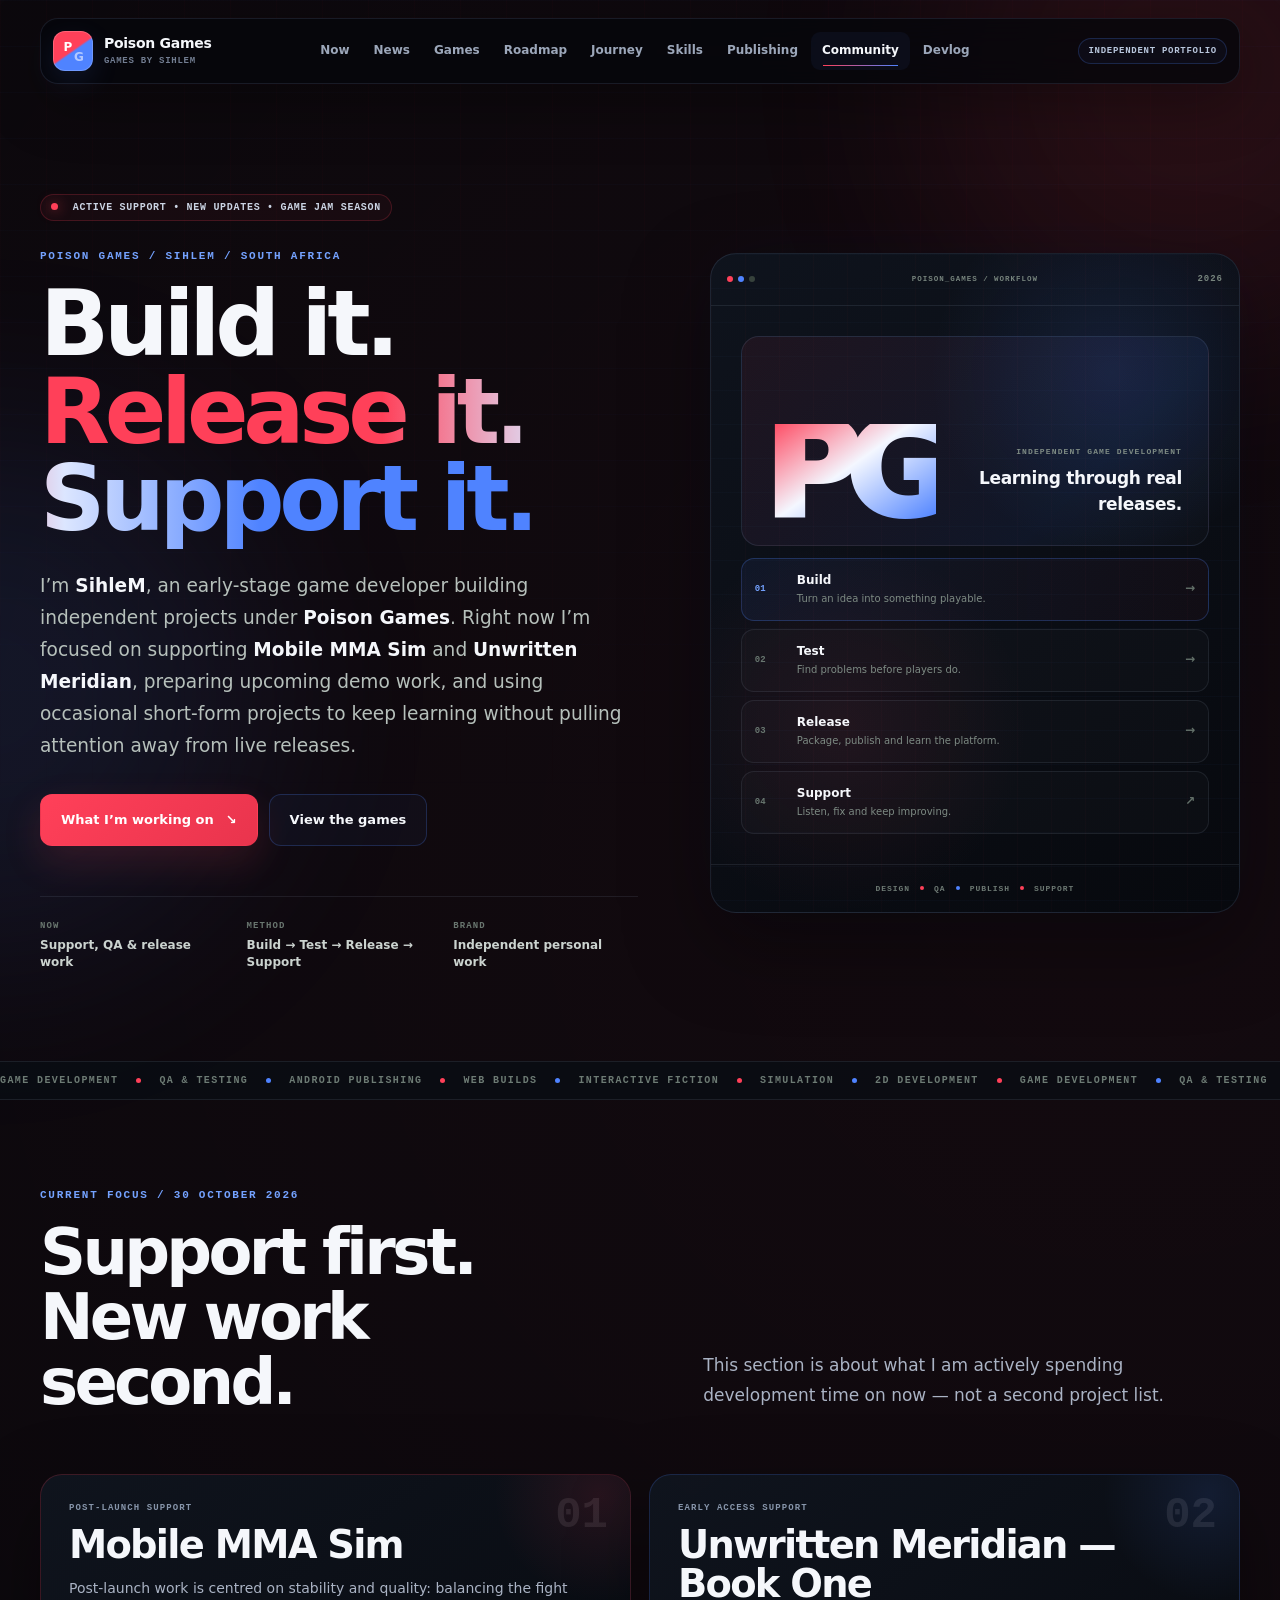
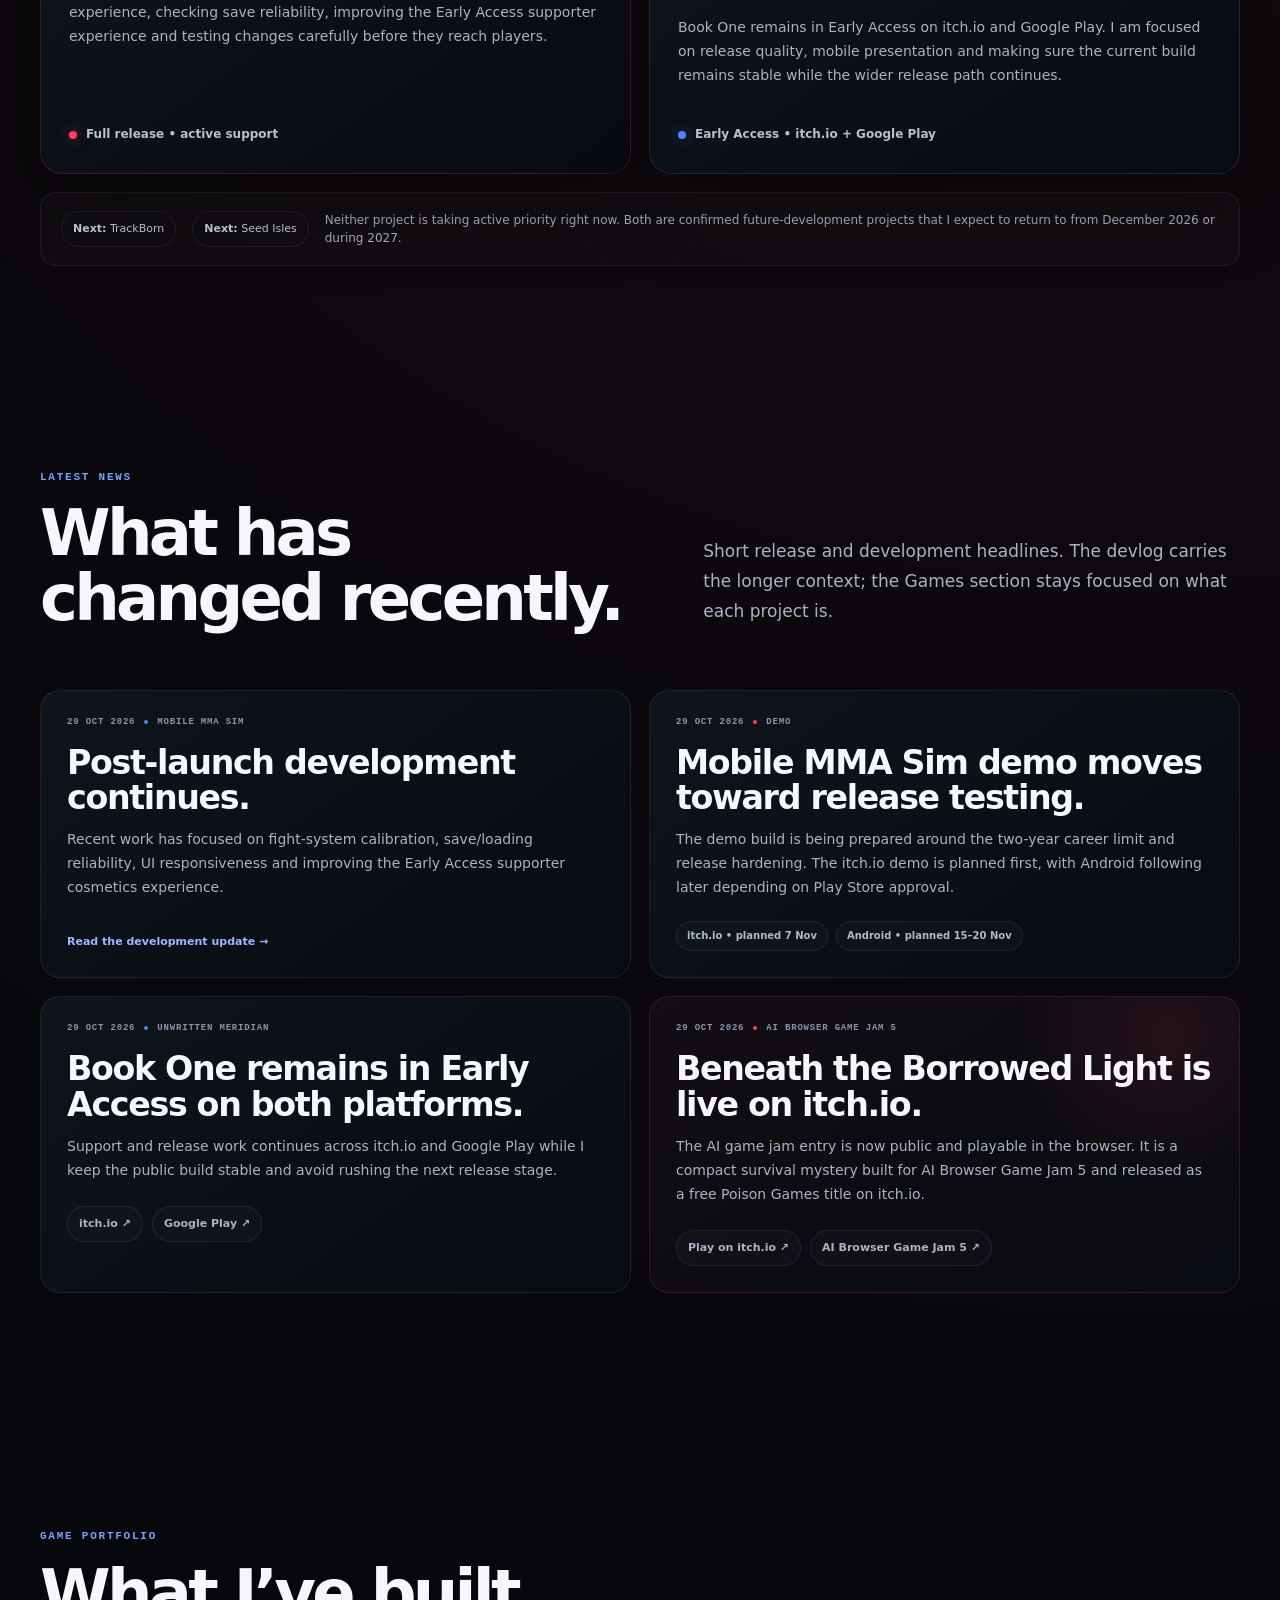
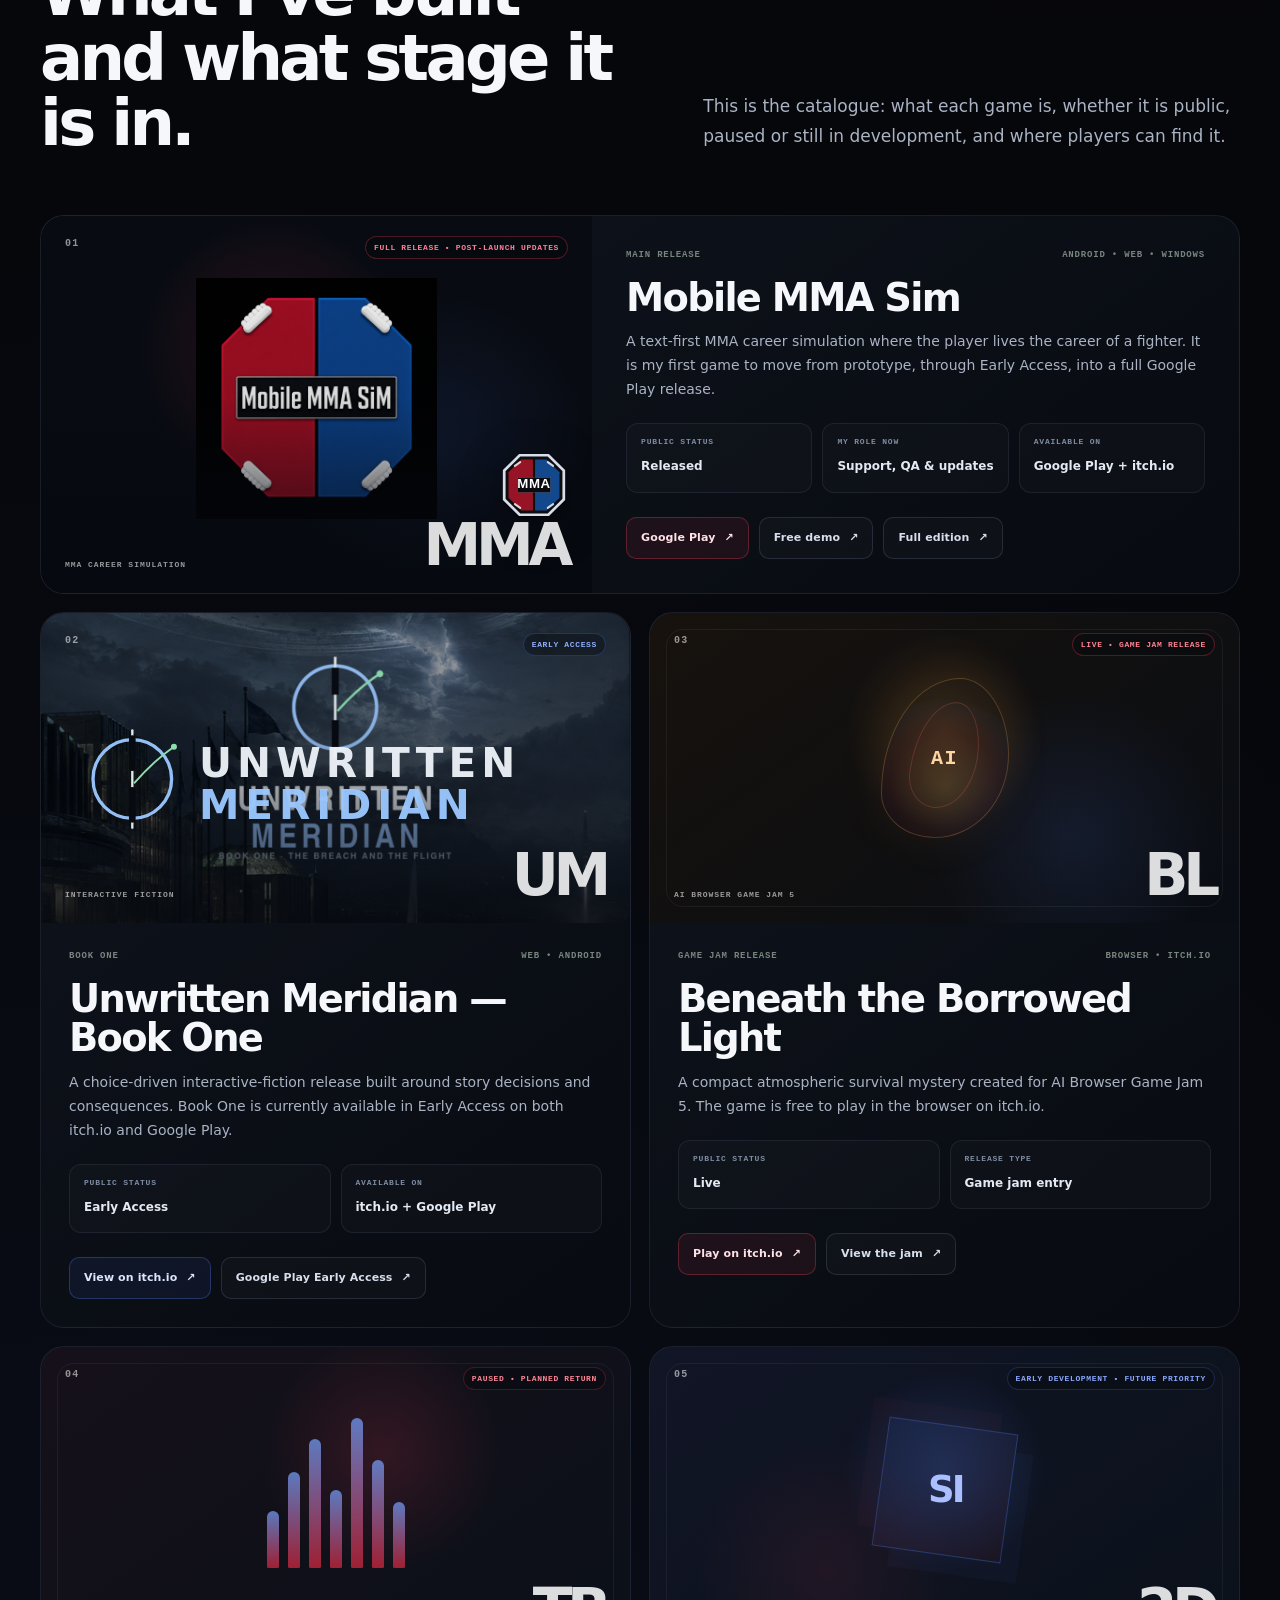
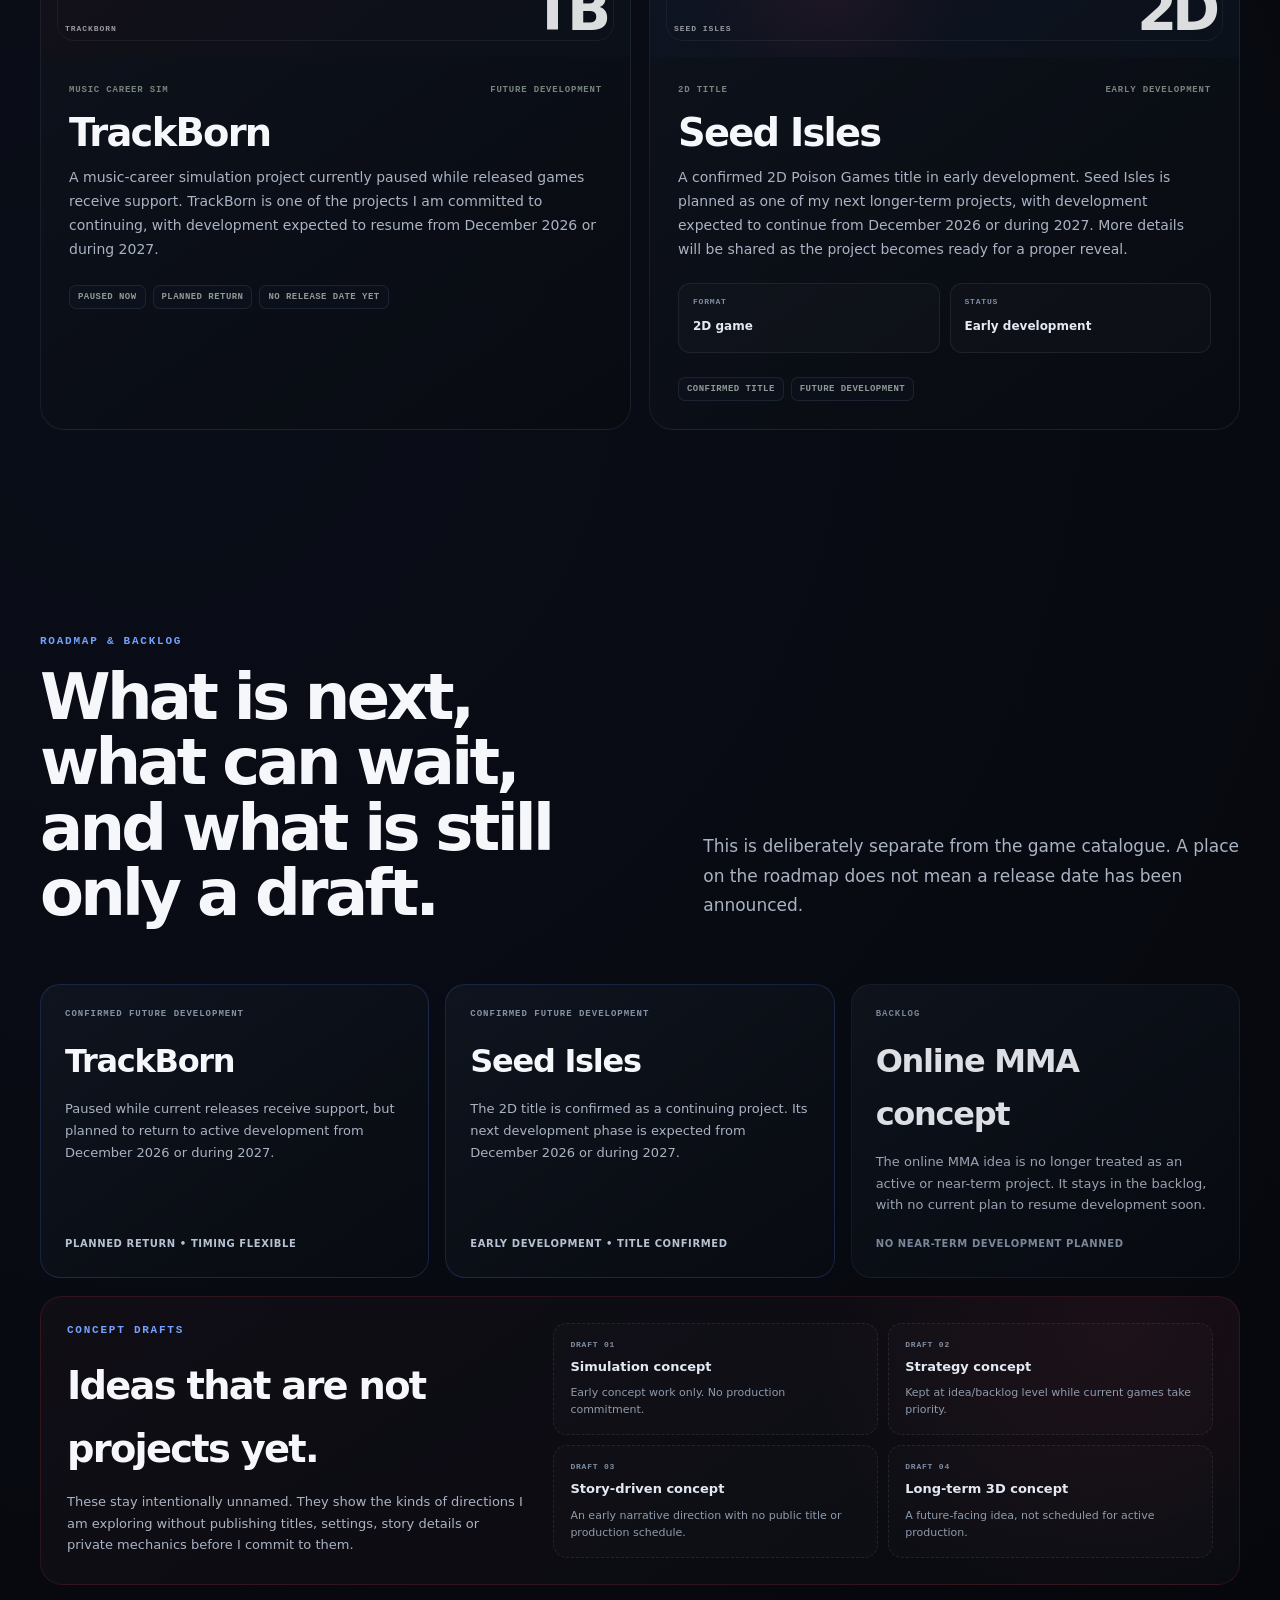
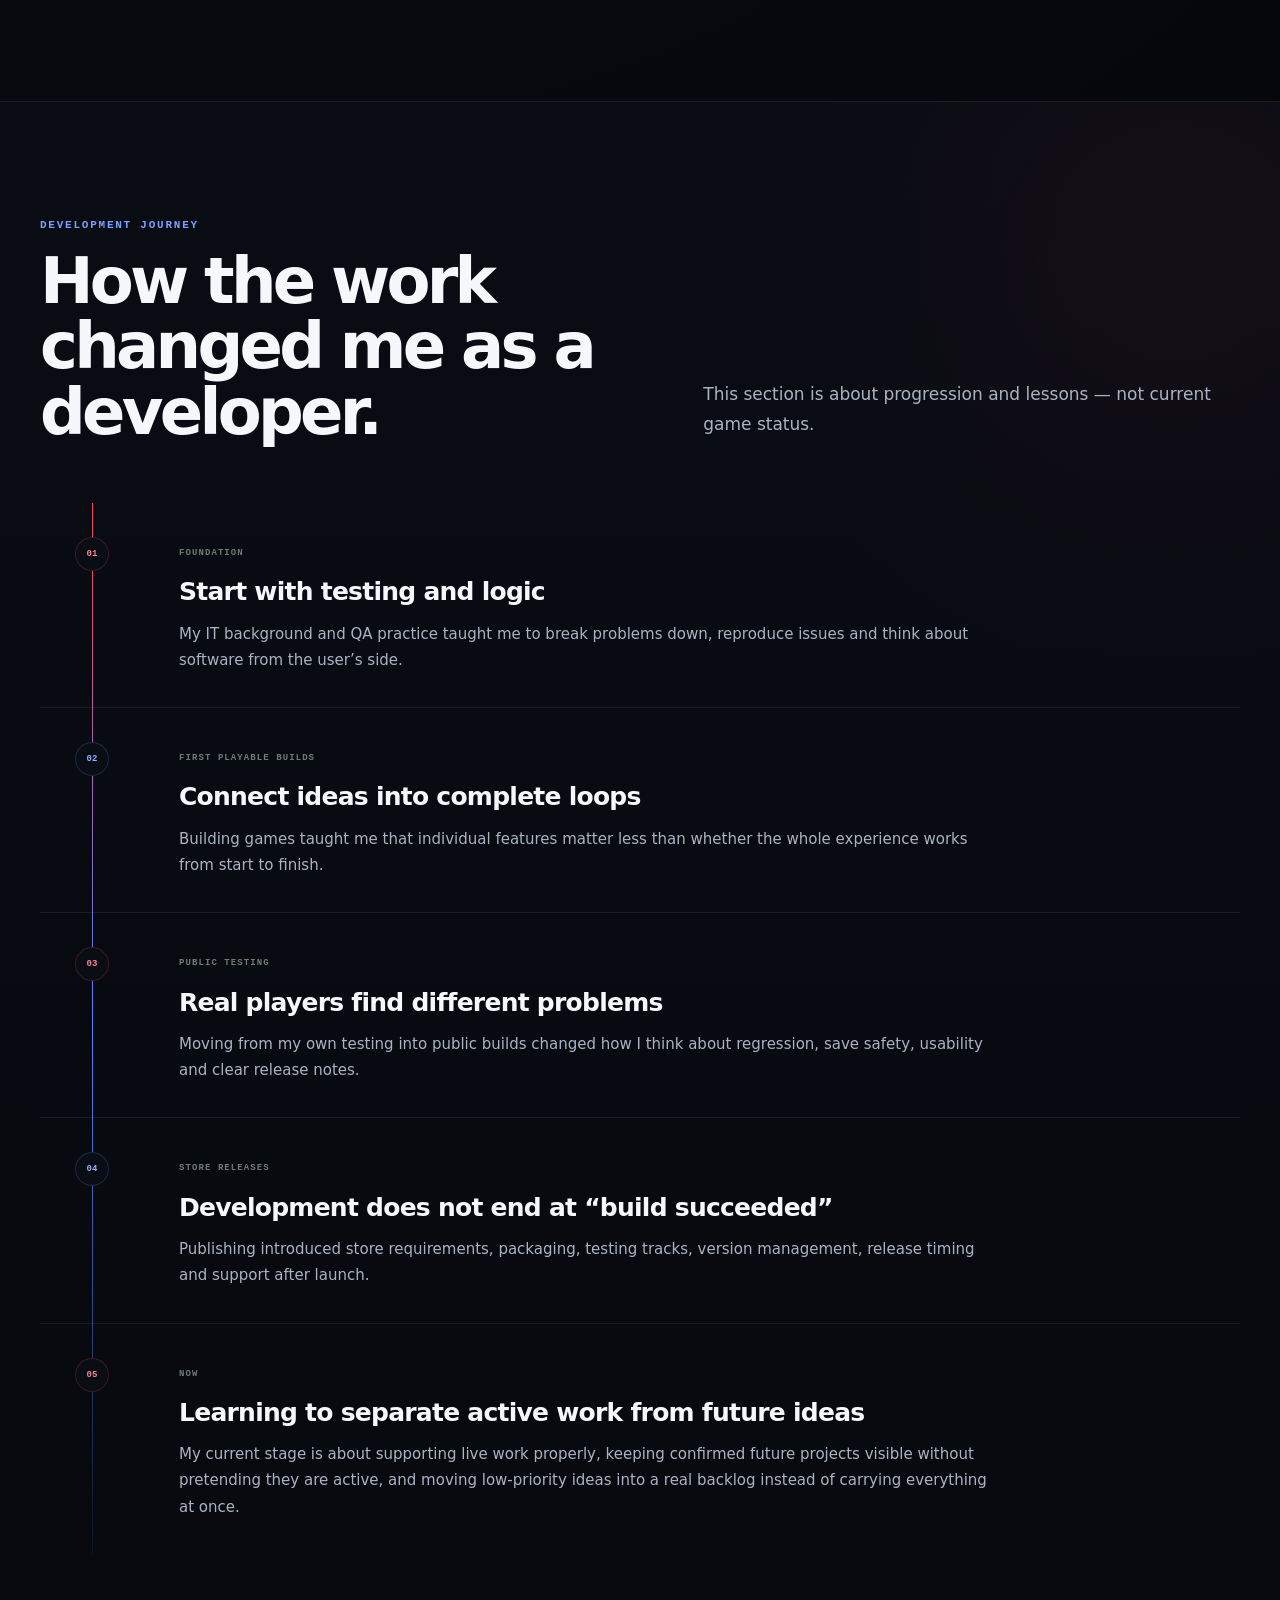
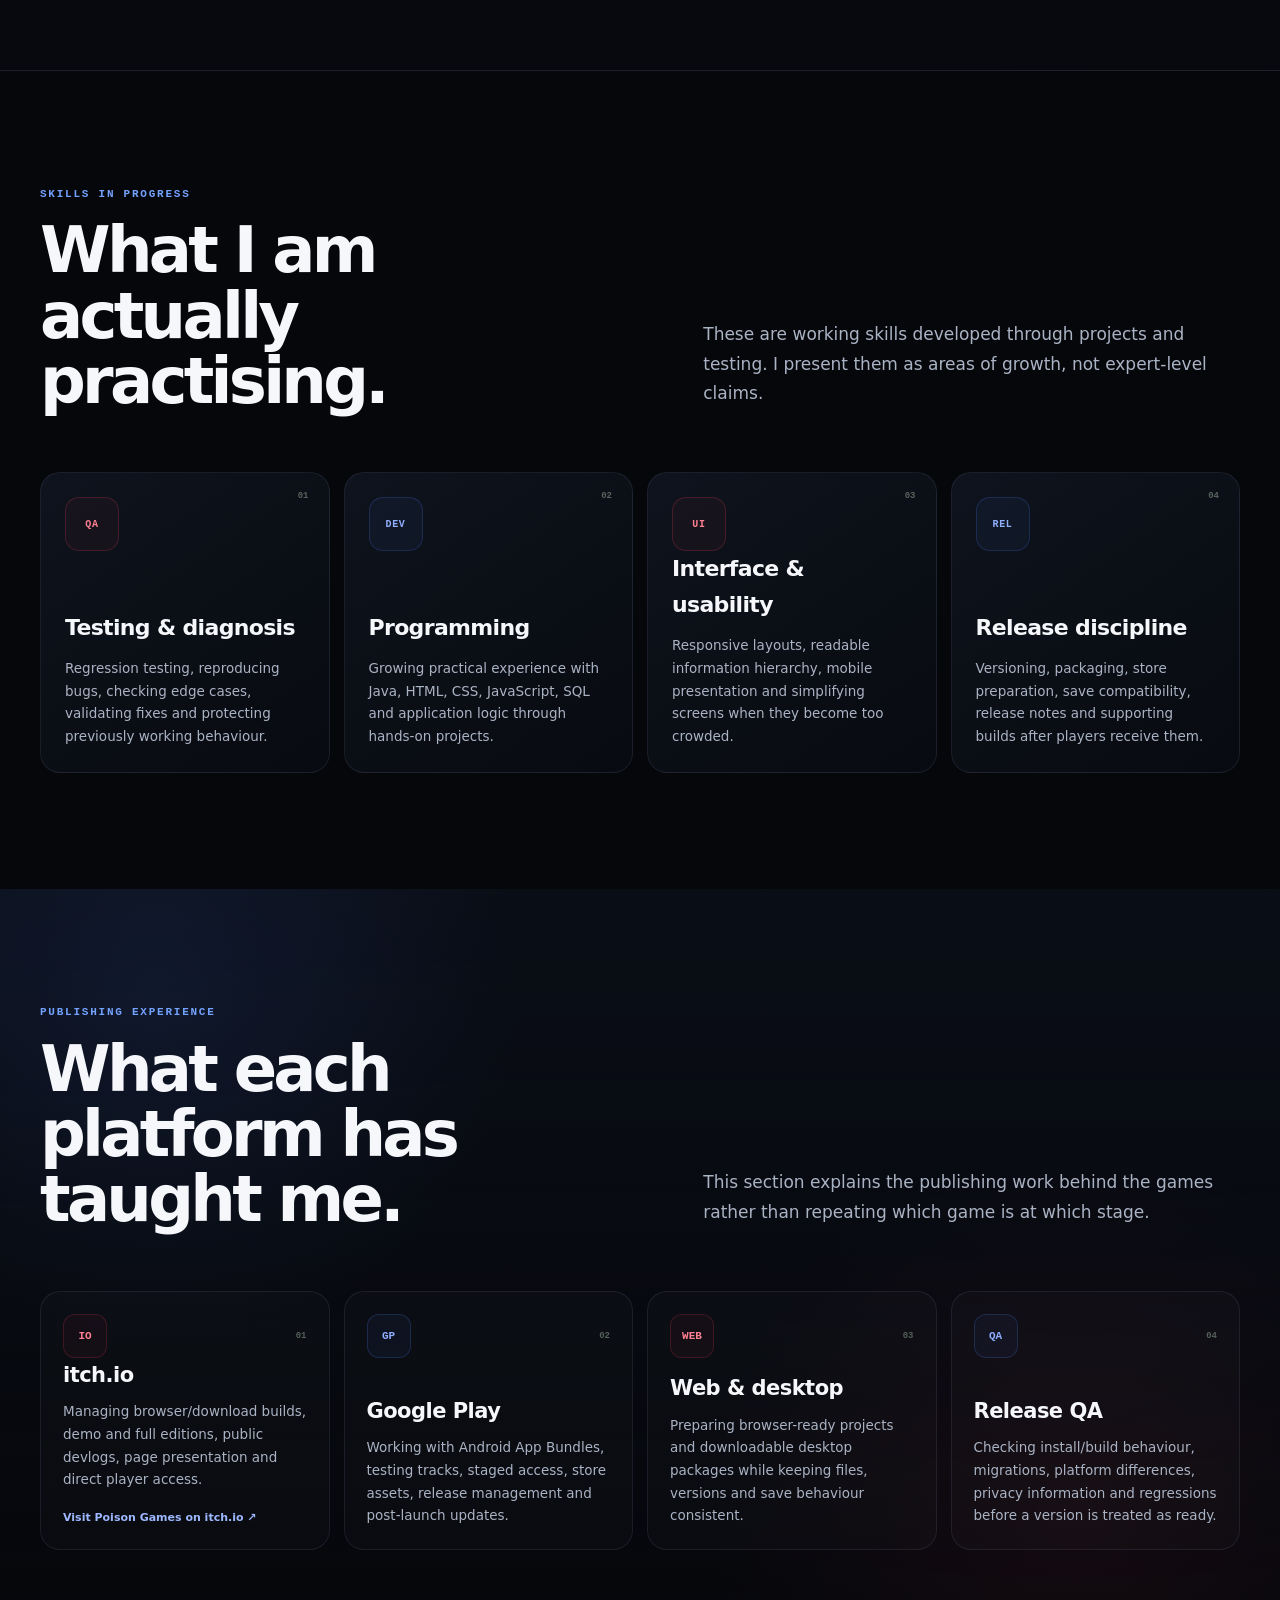
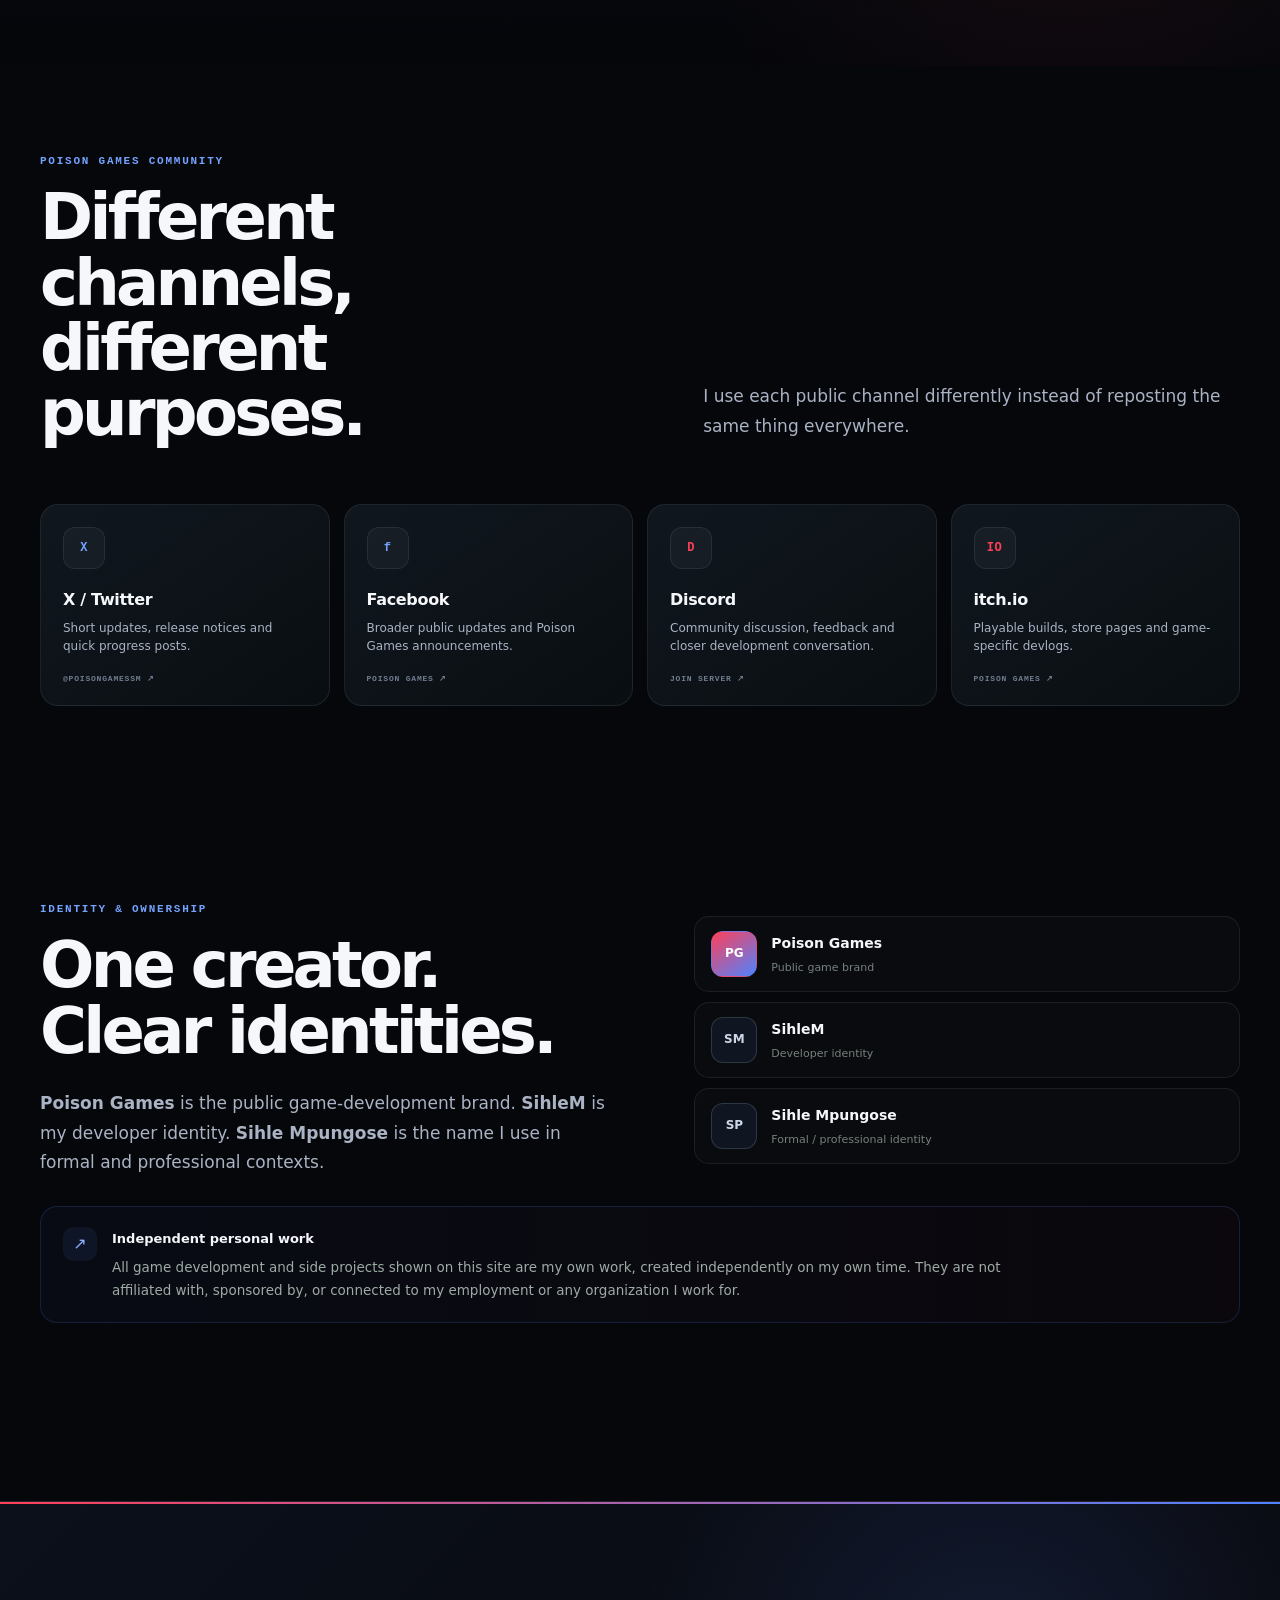
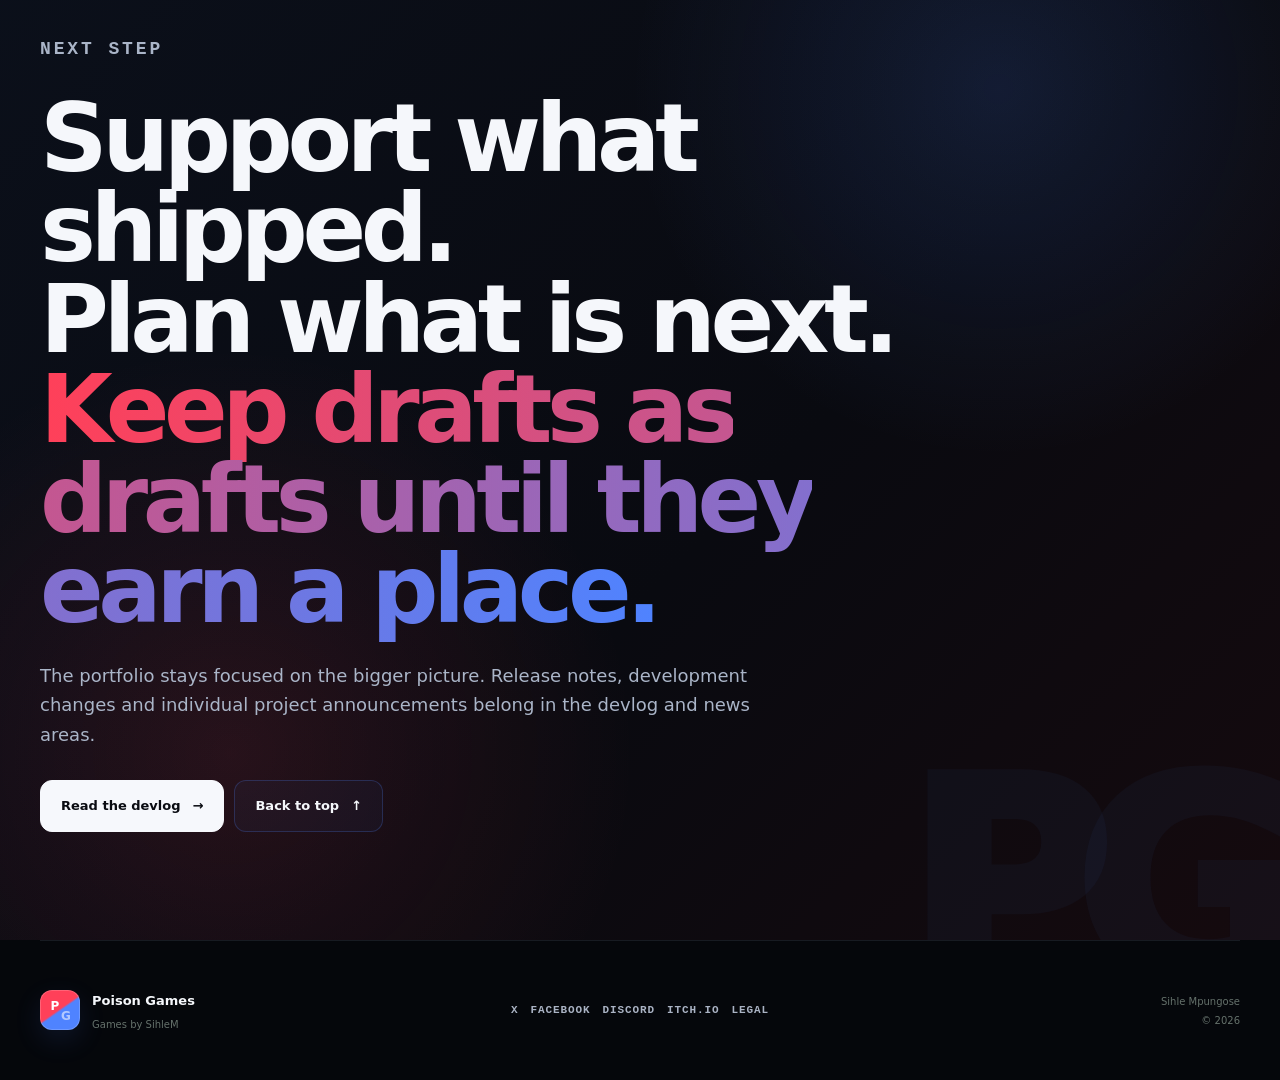
==== index.html @ 7611d6ed "Link Poison Games legal hub from portfolio" ====
<!DOCTYPE html>
<html lang="en">
<head>
  <meta charset="UTF-8" />
  <meta name="viewport" content="width=device-width, initial-scale=1.0" />
  <meta name="description" content="Poison Games — the independent game-development portfolio of SihleM. Released games, Early Access work, development progress and publishing experience." />
  <meta name="theme-color" content="#06070b" />
  <meta name="google-site-verification" content="adGJPL3ul3l4jLYJSu4X58zUa9ojfzMG30HVgVskFJc" />
  <title>Poison Games | SihleM — Game Development Portfolio</title>
  <link rel="icon" href="assets/favicon.svg" type="image/svg+xml" />
  <link rel="stylesheet" href="styles.css" />
</head>
<body>
  <div class="progress" aria-hidden="true"><span></span></div>
  <div class="page-glow glow-a" aria-hidden="true"></div>
  <div class="page-glow glow-b" aria-hidden="true"></div>

  <header class="site-header" id="top">
    <a class="brand" href="#top" aria-label="Poison Games — home">
      <span class="brand-mark" aria-hidden="true"><b>P</b><i>G</i></span>
      <span class="brand-copy"><strong>Poison Games</strong><small>Games by SihleM</small></span>
    </a>

    <button class="menu-btn" type="button" aria-label="Open navigation" aria-expanded="false">
      <span></span><span></span>
    </button>

    <nav class="nav" aria-label="Primary navigation">
      <a href="#focus">Now</a>
      <a href="#news">News</a>
      <a href="#projects">Games</a>
      <a href="#roadmap">Roadmap</a>
      <a href="#journey">Journey</a>
      <a href="#skills">Skills</a>
      <a href="#publishing">Publishing</a>
      <a href="#community">Community</a>
      <a href="blog.html">Devlog</a>
    </nav>

    <span class="header-badge" aria-label="Independent portfolio">Independent portfolio</span>
  </header>

  <main>
    <section class="hero section-shell" aria-labelledby="hero-title">
      <div class="hero-copy reveal">
        <div class="status-pill"><span></span> Active support • new updates • game jam season</div>
        <p class="eyebrow">POISON GAMES / SIHLEM / SOUTH AFRICA</p>
        <h1 id="hero-title">Build it.<br><span>Release it. Support it.</span></h1>
        <p class="hero-text">I’m <strong>SihleM</strong>, an early-stage game developer building independent projects under <strong>Poison Games</strong>. Right now I’m focused on supporting <strong>Mobile MMA Sim</strong> and <strong>Unwritten Meridian</strong>, preparing upcoming demo work, and using occasional short-form projects to keep learning without pulling attention away from live releases.</p>

        <div class="hero-actions">
          <a class="button primary" href="#focus">What I’m working on <span aria-hidden="true">↘</span></a>
          <a class="button secondary" href="#projects">View the games</a>
        </div>

        <div class="hero-meta" aria-label="Portfolio focus">
          <div><small>NOW</small><strong>Support, QA & release work</strong></div>
          <div><small>METHOD</small><strong>Build → Test → Release → Support</strong></div>
          <div><small>BRAND</small><strong>Independent personal work</strong></div>
        </div>
      </div>

      <div class="hero-showcase reveal" aria-label="How I approach development">
        <div class="showcase-head">
          <span class="window-dots" aria-hidden="true"><i></i><i></i><i></i></span>
          <small>POISON_GAMES / WORKFLOW</small>
          <span>2026</span>
        </div>

        <div class="showcase-body">
          <div class="showcase-brand">
            <span class="giant-pg">PG</span>
            <div>
              <p>INDEPENDENT GAME DEVELOPMENT</p>
              <strong>Learning through real releases.</strong>
            </div>
          </div>

          <div class="showcase-projects">
            <div class="showcase-row active"><span>01</span><div><strong>Build</strong><small>Turn an idea into something playable.</small></div><b>→</b></div>
            <div class="showcase-row"><span>02</span><div><strong>Test</strong><small>Find problems before players do.</small></div><b>→</b></div>
            <div class="showcase-row"><span>03</span><div><strong>Release</strong><small>Package, publish and learn the platform.</small></div><b>→</b></div>
            <div class="showcase-row"><span>04</span><div><strong>Support</strong><small>Listen, fix and keep improving.</small></div><b>↗</b></div>
          </div>
        </div>

        <div class="showcase-foot">
          <span>DESIGN</span><i></i><span>QA</span><i></i><span>PUBLISH</span><i></i><span>SUPPORT</span>
        </div>
      </div>
    </section>

    <section class="ticker" aria-label="Development areas">
      <div class="ticker-track">
        <span>GAME DEVELOPMENT</span><i></i><span>QA & TESTING</span><i></i><span>ANDROID PUBLISHING</span><i></i><span>WEB BUILDS</span><i></i><span>INTERACTIVE FICTION</span><i></i><span>SIMULATION</span><i></i><span>2D DEVELOPMENT</span><i></i>
        <span>GAME DEVELOPMENT</span><i></i><span>QA & TESTING</span><i></i><span>ANDROID PUBLISHING</span><i></i><span>WEB BUILDS</span><i></i><span>INTERACTIVE FICTION</span><i></i><span>SIMULATION</span><i></i><span>2D DEVELOPMENT</span><i></i>
      </div>
    </section>

    <section id="focus" class="section-shell section-pad focus-section">
      <div class="section-intro reveal">
        <div>
          <p class="eyebrow">CURRENT FOCUS / 30 OCTOBER 2026</p>
          <h2>Support first. New work second.</h2>
        </div>
        <p>This section is about what I am actively spending development time on now — not a second project list.</p>
      </div>

      <div class="focus-grid">
        <article class="focus-card primary-focus reveal">
          <span class="focus-index">01</span>
          <div>
            <small>POST-LAUNCH SUPPORT</small>
            <h3>Mobile MMA Sim</h3>
            <p>Post-launch work is centred on stability and quality: balancing the fight experience, checking save reliability, improving the Early Access supporter experience and testing changes carefully before they reach players.</p>
          </div>
          <div class="status-line"><span class="status-dot live-dot"></span> Full release • active support</div>
        </article>

        <article class="focus-card secondary-focus reveal">
          <span class="focus-index">02</span>
          <div>
            <small>EARLY ACCESS SUPPORT</small>
            <h3>Unwritten Meridian — Book One</h3>
            <p>Book One remains in Early Access on itch.io and Google Play. I am focused on release quality, mobile presentation and making sure the current build remains stable while the wider release path continues.</p>
          </div>
          <div class="status-line"><span class="status-dot blue-dot"></span> Early Access • itch.io + Google Play</div>
        </article>
      </div>

      <div class="paused-strip reveal">
        <div><strong>Next:</strong> TrackBorn</div>
        <div><strong>Next:</strong> Seed Isles</div>
        <p>Neither project is taking active priority right now. Both are confirmed future-development projects that I expect to return to from December 2026 or during 2027.</p>
      </div>
    </section>

    <section id="news" class="section-shell section-pad news-section">
      <div class="section-intro reveal">
        <div>
          <p class="eyebrow">LATEST NEWS</p>
          <h2>What has changed recently.</h2>
        </div>
        <p>Short release and development headlines. The devlog carries the longer context; the Games section stays focused on what each project is.</p>
      </div>

      <div class="news-grid">
        <article class="news-card reveal">
          <div class="news-meta"><span>29 OCT 2026</span><i></i><span>MOBILE MMA SIM</span></div>
          <h3>Post-launch development continues.</h3>
          <p>Recent work has focused on fight-system calibration, save/loading reliability, UI responsiveness and improving the Early Access supporter cosmetics experience.</p>
          <a class="text-link" href="blog.html">Read the development update →</a>
        </article>

        <article class="news-card reveal">
          <div class="news-meta"><span>29 OCT 2026</span><i></i><span>DEMO</span></div>
          <h3>Mobile MMA Sim demo moves toward release testing.</h3>
          <p>The demo build is being prepared around the two-year career limit and release hardening. The itch.io demo is planned first, with Android following later depending on Play Store approval.</p>
          <div class="news-status-row">
            <span>itch.io • planned 7 Nov</span>
            <span>Android • planned 15–20 Nov</span>
          </div>
        </article>

        <article class="news-card reveal">
          <div class="news-meta"><span>29 OCT 2026</span><i></i><span>UNWRITTEN MERIDIAN</span></div>
          <h3>Book One remains in Early Access on both platforms.</h3>
          <p>Support and release work continues across itch.io and Google Play while I keep the public build stable and avoid rushing the next release stage.</p>
          <div class="community-inline">
            <a href="https://sihlem.itch.io/unwritten-meridian" target="_blank" rel="noopener noreferrer">itch.io ↗</a>
            <a href="https://play.google.com/store/apps/details?id=com.unwritten_meridian_book1.myapp" target="_blank" rel="noopener noreferrer">Google Play ↗</a>
          </div>
        </article>

        <article class="news-card jam-news reveal">
          <div class="news-meta"><span>29 OCT 2026</span><i></i><span>AI BROWSER GAME JAM 5</span></div>
          <h3>Beneath the Borrowed Light is live on itch.io.</h3>
          <p>The AI game jam entry is now public and playable in the browser. It is a compact survival mystery built for AI Browser Game Jam 5 and released as a free Poison Games title on itch.io.</p>
          <div class="community-inline">
            <a href="https://sihlem.itch.io/beneath-the-borrowed-light" target="_blank" rel="noopener noreferrer">Play on itch.io ↗</a>
            <a href="https://itch.io/jam/ai-jam-5" target="_blank" rel="noopener noreferrer">AI Browser Game Jam 5 ↗</a>
          </div>
        </article>
      </div>
    </section>

    <section id="projects" class="section-shell section-pad projects-section">
      <div class="section-intro reveal">
        <div>
          <p class="eyebrow">GAME PORTFOLIO</p>
          <h2>What I’ve built and what stage it is in.</h2>
        </div>
        <p>This is the catalogue: what each game is, whether it is public, paused or still in development, and where players can find it.</p>
      </div>

      <div class="project-stack">
        <article class="project-card project-main reveal">
          <div class="project-visual visual-mma visual-with-art">
            <span class="project-number">01</span>
            <span class="project-status live">Full release • post-launch updates</span>
            <img class="project-art-img mma-official-art" src="assets/projects/mobile-mma/icon-512.png" alt="Mobile MMA Sim official app artwork" />
            <img class="project-logo-img mma-logo" src="assets/projects/mobile-mma/logo.svg" alt="Mobile MMA Sim logo" />
            <div class="visual-caption"><small>MMA CAREER SIMULATION</small><strong>MMA</strong></div>
          </div>
          <div class="project-content">
            <div class="project-kicker"><span>MAIN RELEASE</span><span>Android • Web • Windows</span></div>
            <h3>Mobile MMA Sim</h3>
            <p class="project-summary">A text-first MMA career simulation where the player lives the career of a fighter. It is my first game to move from prototype, through Early Access, into a full Google Play release.</p>
            <div class="project-facts">
              <div><small>PUBLIC STATUS</small><strong>Released</strong></div>
              <div><small>MY ROLE NOW</small><strong>Support, QA & updates</strong></div>
              <div><small>AVAILABLE ON</small><strong>Google Play + itch.io</strong></div>
            </div>
            <div class="project-actions">
              <a class="project-link primary-link" href="https://play.google.com/store/apps/details?id=com.mobilemmasim.myapp" target="_blank" rel="noopener noreferrer">Google Play <span aria-hidden="true">↗</span></a>
              <a class="project-link" href="https://sihlem.itch.io/mobilemmasim" target="_blank" rel="noopener noreferrer">Free demo <span aria-hidden="true">↗</span></a>
              <a class="project-link" href="https://sihlem.itch.io/mobilemmasim-full" target="_blank" rel="noopener noreferrer">Full edition <span aria-hidden="true">↗</span></a>
            </div>
          </div>
        </article>

        <div class="project-grid">
          <article class="project-card reveal">
            <div class="project-visual visual-covenant visual-with-art">
              <span class="project-number">02</span>
              <span class="project-status build">Early Access</span>
              <img class="project-art-img covenant-official-art" src="assets/projects/unwritten-meridian/cover-630x500.png" alt="Unwritten Meridian Book One official cover artwork" />
              <img class="project-logo-img covenant-logo" src="assets/projects/unwritten-meridian/wordmark.svg" alt="Unwritten Meridian wordmark" />
              <div class="visual-caption"><small>INTERACTIVE FICTION</small><strong>UM</strong></div>
            </div>
            <div class="project-content compact">
              <div class="project-kicker"><span>BOOK ONE</span><span>Web • Android</span></div>
              <h3>Unwritten Meridian — Book One</h3>
              <p class="project-summary">A choice-driven interactive-fiction release built around story decisions and consequences. Book One is currently available in Early Access on both itch.io and Google Play.</p>
              <div class="project-facts compact-facts">
                <div><small>PUBLIC STATUS</small><strong>Early Access</strong></div>
                <div><small>AVAILABLE ON</small><strong>itch.io + Google Play</strong></div>
              </div>
              <div class="project-actions">
                <a class="project-link blue-link" href="https://sihlem.itch.io/unwritten-meridian" target="_blank" rel="noopener noreferrer">View on itch.io <span aria-hidden="true">↗</span></a>
                <a class="project-link" href="https://play.google.com/store/apps/details?id=com.unwritten_meridian_book1.myapp" target="_blank" rel="noopener noreferrer">Google Play Early Access <span aria-hidden="true">↗</span></a>
              </div>
            </div>
          </article>

          <article class="project-card reveal">
            <div class="project-visual visual-jam">
              <span class="project-number">03</span>
              <span class="project-status live">Live • Game jam release</span>
              <div class="jam-flame" aria-hidden="true"><span>AI</span></div>
              <div class="visual-caption"><small>AI BROWSER GAME JAM 5</small><strong>BL</strong></div>
            </div>
            <div class="project-content compact">
              <div class="project-kicker"><span>GAME JAM RELEASE</span><span>Browser • itch.io</span></div>
              <h3>Beneath the Borrowed Light</h3>
              <p class="project-summary">A compact atmospheric survival mystery created for AI Browser Game Jam 5. The game is free to play in the browser on itch.io.</p>
              <div class="project-facts compact-facts">
                <div><small>PUBLIC STATUS</small><strong>Live</strong></div>
                <div><small>RELEASE TYPE</small><strong>Game jam entry</strong></div>
              </div>
              <div class="project-actions">
                <a class="project-link primary-link" href="https://sihlem.itch.io/beneath-the-borrowed-light" target="_blank" rel="noopener noreferrer">Play on itch.io <span aria-hidden="true">↗</span></a>
                <a class="project-link" href="https://itch.io/jam/ai-jam-5" target="_blank" rel="noopener noreferrer">View the jam <span aria-hidden="true">↗</span></a>
              </div>
            </div>
          </article>

          <article class="project-card reveal">
            <div class="project-visual visual-music">
              <span class="project-number">04</span>
              <span class="project-status warm">Paused • planned return</span>
              <div class="music-bars" aria-hidden="true"><i></i><i></i><i></i><i></i><i></i><i></i><i></i></div>
              <div class="visual-caption"><small>TRACKBORN</small><strong>TB</strong></div>
            </div>
            <div class="project-content compact">
              <div class="project-kicker"><span>MUSIC CAREER SIM</span><span>Future development</span></div>
              <h3>TrackBorn</h3>
              <p class="project-summary">A music-career simulation project currently paused while released games receive support. TrackBorn is one of the projects I am committed to continuing, with development expected to resume from December 2026 or during 2027.</p>
              <div class="tag-row"><span>Paused now</span><span>Planned return</span><span>No release date yet</span></div>
            </div>
          </article>

          <article class="project-card reveal">
            <div class="project-visual visual-3d">
              <span class="project-number">05</span>
              <span class="project-status violet">Early development • future priority</span>
              <div class="three-d-shape" aria-hidden="true"><span>SI</span></div>
              <div class="visual-caption"><small>SEED ISLES</small><strong>2D</strong></div>
            </div>
            <div class="project-content compact">
              <div class="project-kicker"><span>2D TITLE</span><span>Early development</span></div>
              <h3>Seed Isles</h3>
              <p class="project-summary">A confirmed 2D Poison Games title in early development. Seed Isles is planned as one of my next longer-term projects, with development expected to continue from December 2026 or during 2027. More details will be shared as the project becomes ready for a proper reveal.</p>
              <div class="project-facts compact-facts">
                <div><small>FORMAT</small><strong>2D game</strong></div>
                <div><small>STATUS</small><strong>Early development</strong></div>
              </div>
              <div class="tag-row"><span>Confirmed title</span><span>Future development</span></div>
            </div>
          </article>
        </div>
      </div>
    </section>

    <section id="roadmap" class="section-shell section-pad roadmap-section">
      <div class="section-intro reveal">
        <div>
          <p class="eyebrow">ROADMAP & BACKLOG</p>
          <h2>What is next, what can wait, and what is still only a draft.</h2>
        </div>
        <p>This is deliberately separate from the game catalogue. A place on the roadmap does not mean a release date has been announced.</p>
      </div>

      <div class="roadmap-grid">
        <article class="roadmap-card confirmed reveal">
          <small>CONFIRMED FUTURE DEVELOPMENT</small>
          <h3>TrackBorn</h3>
          <p>Paused while current releases receive support, but planned to return to active development from December 2026 or during 2027.</p>
          <span>Planned return • timing flexible</span>
        </article>

        <article class="roadmap-card confirmed reveal">
          <small>CONFIRMED FUTURE DEVELOPMENT</small>
          <h3>Seed Isles</h3>
          <p>The 2D title is confirmed as a continuing project. Its next development phase is expected from December 2026 or during 2027.</p>
          <span>Early development • title confirmed</span>
        </article>

        <article class="roadmap-card backlog reveal">
          <small>BACKLOG</small>
          <h3>Online MMA concept</h3>
          <p>The online MMA idea is no longer treated as an active or near-term project. It stays in the backlog, with no current plan to resume development soon.</p>
          <span>No near-term development planned</span>
        </article>
      </div>

      <div class="drafts-panel reveal">
        <div class="drafts-heading">
          <p class="eyebrow">CONCEPT DRAFTS</p>
          <h3>Ideas that are not projects yet.</h3>
          <p>These stay intentionally unnamed. They show the kinds of directions I am exploring without publishing titles, settings, story details or private mechanics before I commit to them.</p>
        </div>
        <div class="draft-grid">
          <div><small>DRAFT 01</small><strong>Simulation concept</strong><p>Early concept work only. No production commitment.</p></div>
          <div><small>DRAFT 02</small><strong>Strategy concept</strong><p>Kept at idea/backlog level while current games take priority.</p></div>
          <div><small>DRAFT 03</small><strong>Story-driven concept</strong><p>An early narrative direction with no public title or production schedule.</p></div>
          <div><small>DRAFT 04</small><strong>Long-term 3D concept</strong><p>A future-facing idea, not scheduled for active production.</p></div>
        </div>
      </div>
    </section>

    <section id="journey" class="journey-section section-pad">
      <div class="section-shell">
        <div class="section-intro reveal">
          <div>
            <p class="eyebrow">DEVELOPMENT JOURNEY</p>
            <h2>How the work changed me as a developer.</h2>
          </div>
          <p>This section is about progression and lessons — not current game status.</p>
        </div>

        <div class="timeline">
          <article class="timeline-item reveal"><span>01</span><div><small>FOUNDATION</small><h3>Start with testing and logic</h3><p>My IT background and QA practice taught me to break problems down, reproduce issues and think about software from the user’s side.</p></div></article>
          <article class="timeline-item reveal"><span>02</span><div><small>FIRST PLAYABLE BUILDS</small><h3>Connect ideas into complete loops</h3><p>Building games taught me that individual features matter less than whether the whole experience works from start to finish.</p></div></article>
          <article class="timeline-item reveal"><span>03</span><div><small>PUBLIC TESTING</small><h3>Real players find different problems</h3><p>Moving from my own testing into public builds changed how I think about regression, save safety, usability and clear release notes.</p></div></article>
          <article class="timeline-item reveal"><span>04</span><div><small>STORE RELEASES</small><h3>Development does not end at “build succeeded”</h3><p>Publishing introduced store requirements, packaging, testing tracks, version management, release timing and support after launch.</p></div></article>
          <article class="timeline-item reveal"><span>05</span><div><small>NOW</small><h3>Learning to separate active work from future ideas</h3><p>My current stage is about supporting live work properly, keeping confirmed future projects visible without pretending they are active, and moving low-priority ideas into a real backlog instead of carrying everything at once.</p></div></article>
        </div>
      </div>
    </section>

    <section id="skills" class="section-shell section-pad skills-section">
      <div class="section-intro reveal">
        <div>
          <p class="eyebrow">SKILLS IN PROGRESS</p>
          <h2>What I am actually practising.</h2>
        </div>
        <p>These are working skills developed through projects and testing. I present them as areas of growth, not expert-level claims.</p>
      </div>

      <div class="skills-grid">
        <article class="skill-card reveal"><span>01</span><div class="skill-icon">QA</div><h3>Testing & diagnosis</h3><p>Regression testing, reproducing bugs, checking edge cases, validating fixes and protecting previously working behaviour.</p></article>
        <article class="skill-card reveal"><span>02</span><div class="skill-icon">DEV</div><h3>Programming</h3><p>Growing practical experience with Java, HTML, CSS, JavaScript, SQL and application logic through hands-on projects.</p></article>
        <article class="skill-card reveal"><span>03</span><div class="skill-icon">UI</div><h3>Interface & usability</h3><p>Responsive layouts, readable information hierarchy, mobile presentation and simplifying screens when they become too crowded.</p></article>
        <article class="skill-card reveal"><span>04</span><div class="skill-icon">REL</div><h3>Release discipline</h3><p>Versioning, packaging, store preparation, save compatibility, release notes and supporting builds after players receive them.</p></article>
      </div>
    </section>

    <section id="publishing" class="publishing-section section-pad">
      <div class="section-shell">
        <div class="section-intro reveal">
          <div>
            <p class="eyebrow">PUBLISHING EXPERIENCE</p>
            <h2>What each platform has taught me.</h2>
          </div>
          <p>This section explains the publishing work behind the games rather than repeating which game is at which stage.</p>
        </div>

        <div class="publish-grid">
          <article class="publish-card reveal"><div class="publish-top"><span>IO</span><small>01</small></div><h3>itch.io</h3><p>Managing browser/download builds, demo and full editions, public devlogs, page presentation and direct player access.</p><a class="text-link" href="https://sihlem.itch.io/" target="_blank" rel="noopener noreferrer">Visit Poison Games on itch.io ↗</a></article>
          <article class="publish-card reveal"><div class="publish-top"><span>GP</span><small>02</small></div><h3>Google Play</h3><p>Working with Android App Bundles, testing tracks, staged access, store assets, release management and post-launch updates.</p></article>
          <article class="publish-card reveal"><div class="publish-top"><span>WEB</span><small>03</small></div><h3>Web & desktop</h3><p>Preparing browser-ready projects and downloadable desktop packages while keeping files, versions and save behaviour consistent.</p></article>
          <article class="publish-card reveal"><div class="publish-top"><span>QA</span><small>04</small></div><h3>Release QA</h3><p>Checking install/build behaviour, migrations, platform differences, privacy information and regressions before a version is treated as ready.</p></article>
        </div>
      </div>
    </section>

    <section id="community" class="section-shell section-pad social-section">
      <div class="section-intro reveal">
        <div>
          <p class="eyebrow">POISON GAMES COMMUNITY</p>
          <h2>Different channels, different purposes.</h2>
        </div>
        <p>I use each public channel differently instead of reposting the same thing everywhere.</p>
      </div>

      <div class="social-grid">
        <a class="social-card x reveal" href="https://x.com/PoisonGamesSM" target="_blank" rel="noopener noreferrer"><span class="social-mark">X</span><div><h3>X / Twitter</h3><p>Short updates, release notices and quick progress posts.</p></div><small>@PoisonGamesSM ↗</small></a>
        <a class="social-card facebook reveal" href="https://www.facebook.com/share/14o7RKUEV2E/" target="_blank" rel="noopener noreferrer"><span class="social-mark">f</span><div><h3>Facebook</h3><p>Broader public updates and Poison Games announcements.</p></div><small>Poison Games ↗</small></a>
        <a class="social-card discord reveal" href="https://discord.gg/B3WQaUgSg" target="_blank" rel="noopener noreferrer"><span class="social-mark">D</span><div><h3>Discord</h3><p>Community discussion, feedback and closer development conversation.</p></div><small>Join server ↗</small></a>
        <a class="social-card itch reveal" href="https://sihlem.itch.io/" target="_blank" rel="noopener noreferrer"><span class="social-mark">IO</span><div><h3>itch.io</h3><p>Playable builds, store pages and game-specific devlogs.</p></div><small>Poison Games ↗</small></a>
      </div>
    </section>

    <section id="about" class="section-shell section-pad about-section">
      <div class="about-grid">
        <div class="about-copy reveal">
          <p class="eyebrow">IDENTITY & OWNERSHIP</p>
          <h2>One creator. Clear identities.</h2>
          <p><strong>Poison Games</strong> is the public game-development brand. <strong>SihleM</strong> is my developer identity. <strong>Sihle Mpungose</strong> is the name I use in formal and professional contexts.</p>
        </div>

        <div class="identity-list reveal">
          <div><span class="identity-badge poison">PG</span><p><strong>Poison Games</strong><small>Public game brand</small></p></div>
          <div><span class="identity-badge">SM</span><p><strong>SihleM</strong><small>Developer identity</small></p></div>
          <div><span class="identity-badge">SP</span><p><strong>Sihle Mpungose</strong><small>Formal / professional identity</small></p></div>
        </div>
      </div>

      <div class="independence-note reveal" role="note">
        <span aria-hidden="true">↗</span>
        <div>
          <strong>Independent personal work</strong>
          <p>All game development and side projects shown on this site are my own work, created independently on my own time. They are not affiliated with, sponsored by, or connected to my employment or any organization I work for.</p>
        </div>
      </div>
    </section>

    <section class="closing-section">
      <div class="section-shell closing-inner reveal">
        <p class="eyebrow dark-eyebrow">NEXT STEP</p>
        <h2>Support what shipped.<br>Plan what is next.<br><span>Keep drafts as drafts until they earn a place.</span></h2>
        <p>The portfolio stays focused on the bigger picture. Release notes, development changes and individual project announcements belong in the devlog and news areas.</p>
        <div class="closing-actions">
          <a class="button dark" href="blog.html">Read the devlog <span aria-hidden="true">→</span></a>
          <a class="button secondary" href="#top">Back to top <span aria-hidden="true">↑</span></a>
        </div>
      </div>
    </section>
  </main>

  <footer>
    <div class="section-shell footer-inner">
      <div class="footer-brand">
        <span class="brand-mark" aria-hidden="true"><b>P</b><i>G</i></span>
        <div><strong>Poison Games</strong><p>Games by SihleM</p></div>
      </div>
      <div class="footer-center">
        <a href="https://x.com/PoisonGamesSM" target="_blank" rel="noopener noreferrer">X</a>
        <a href="https://www.facebook.com/share/14o7RKUEV2E/" target="_blank" rel="noopener noreferrer">Facebook</a>
        <a href="https://discord.gg/B3WQaUgSg" target="_blank" rel="noopener noreferrer">Discord</a>
        <a href="https://sihlem.itch.io/" target="_blank" rel="noopener noreferrer">itch.io</a>
        <a href="legal/index.html">Legal</a>
      </div>
      <div class="footer-note"><p>Sihle Mpungose</p><p>© <span id="year"></span></p></div>
    </div>
  </footer>

  <script src="script.js"></script>
</body>
</html>
---- styles.css ----
:root{
  --bg:#06070b;
  --bg-soft:#0a0d13;
  --panel:#0e1219;
  --panel-2:#121823;
  --text:#f5f7fb;
  --muted:#aab3c4;
  --muted-2:#727d91;
  --line:rgba(148,163,184,.13);
  --line-strong:rgba(148,163,184,.23);
  --red:#ff4059;
  --red-deep:#d7263d;
  --blue:#4f83ff;
  --blue-soft:#74a2ff;
  --acid:var(--red);
  --acid-2:var(--red-deep);
  --warm:#ff7184;
  --violet:#6f8fff;
  --max:1200px;
  --radius:24px;
  --shadow:0 28px 80px rgba(0,0,0,.34);
}

*{box-sizing:border-box}
html{scroll-behavior:smooth;scroll-padding-top:100px}
body{
  margin:0;
  background:var(--bg);
  color:var(--text);
  font-family:Inter,ui-sans-serif,system-ui,-apple-system,BlinkMacSystemFont,"Segoe UI",sans-serif;
  line-height:1.65;
  overflow-x:hidden;
  text-rendering:optimizeLegibility;
}
body::before{
  content:"";
  position:fixed;
  inset:0;
  z-index:-4;
  pointer-events:none;
  background:
    linear-gradient(rgba(255,255,255,.016) 1px,transparent 1px),
    linear-gradient(90deg,rgba(255,255,255,.016) 1px,transparent 1px);
  background-size:44px 44px;
  mask-image:linear-gradient(to bottom,#000 0%,rgba(0,0,0,.78) 55%,transparent 92%);
}
::selection{background:var(--blue);color:#fff}
a{color:inherit}
button,a{-webkit-tap-highlight-color:transparent}

.progress{position:fixed;left:0;top:0;width:100%;height:2px;z-index:1000;background:transparent;pointer-events:none}.progress span{display:block;width:0;height:100%;background:linear-gradient(90deg,var(--red),var(--blue));box-shadow:0 0 18px rgba(79,131,255,.32)}
.page-glow{position:fixed;border-radius:50%;filter:blur(110px);pointer-events:none;z-index:-3;opacity:.14}.glow-a{width:520px;height:520px;right:-170px;top:-180px;background:var(--red);opacity:.10}.glow-b{width:520px;height:520px;left:-270px;top:48vh;background:var(--blue);opacity:.11}

.section-shell{width:min(calc(100% - 48px),var(--max));margin-inline:auto}
.section-pad{padding-block:116px}
.eyebrow{margin:0 0 16px;color:var(--acid);font:700 11px/1.4 ui-monospace,SFMono-Regular,Menlo,Consolas,monospace;letter-spacing:.16em;text-transform:uppercase}

.site-header{
  width:min(calc(100% - 48px),var(--max));
  margin:18px auto 0;
  min-height:66px;
  padding:9px 12px;
  display:grid;
  grid-template-columns:auto 1fr auto;
  align-items:center;
  gap:22px;
  position:sticky;
  top:12px;
  z-index:100;
  border:1px solid var(--line);
  border-radius:18px;
  background:rgba(7,10,13,.78);
  backdrop-filter:blur(20px) saturate(135%);
  box-shadow:0 18px 60px rgba(0,0,0,.27);
}
.brand{display:inline-flex;align-items:center;gap:11px;text-decoration:none;min-width:max-content}.brand-mark{position:relative;width:40px;height:40px;display:grid;place-items:center;border-radius:12px;background:var(--acid);color:#0a0e09;box-shadow:inset 0 0 0 1px rgba(255,255,255,.28),0 9px 24px rgba(185,255,75,.11)}.brand-mark b,.brand-mark i{position:absolute;font-style:normal;font-weight:900;font-size:12px;line-height:1}.brand-mark b{transform:translate(-5px,-4px)}.brand-mark i{transform:translate(6px,6px);opacity:.56}.brand-copy{display:flex;flex-direction:column;line-height:1}.brand-copy strong{font-size:14px;letter-spacing:-.02em}.brand-copy small{margin-top:6px;color:var(--muted-2);font:600 9px ui-monospace,SFMono-Regular,Menlo,Consolas,monospace;letter-spacing:.08em;text-transform:uppercase}
.nav{justify-self:center;display:flex;align-items:center;gap:2px}.nav a{position:relative;padding:9px 11px;border-radius:9px;color:#9ca8a2;text-decoration:none;font-size:12px;font-weight:700;transition:.2s ease}.nav a:hover,.nav a.active{color:var(--text);background:rgba(255,255,255,.045)}.nav a.active::after{content:"";position:absolute;left:12px;right:12px;bottom:4px;height:1px;background:var(--acid)}
.header-badge{justify-self:end;padding:7px 9px;border:1px solid rgba(185,255,75,.16);border-radius:999px;color:#b9c7c0;background:rgba(185,255,75,.035);font:600 9px ui-monospace,SFMono-Regular,Menlo,Consolas,monospace;letter-spacing:.08em;text-transform:uppercase}.menu-btn{display:none;width:42px;height:38px;border:1px solid var(--line);border-radius:10px;background:transparent}.menu-btn span{display:block;width:16px;height:1px;margin:4px auto;background:var(--text);transition:.2s ease}.menu-btn.open span:first-child{transform:translateY(2.5px) rotate(45deg)}.menu-btn.open span:last-child{transform:translateY(-2.5px) rotate(-45deg)}

.hero{min-height:800px;padding-top:110px;padding-bottom:90px;display:grid;grid-template-columns:1.06fr .94fr;gap:72px;align-items:center}.status-pill{width:max-content;max-width:100%;margin-bottom:28px;padding:7px 10px;border:1px solid rgba(185,255,75,.15);border-radius:999px;background:rgba(185,255,75,.035);color:#c7d3cd;font:700 10px ui-monospace,SFMono-Regular,Menlo,Consolas,monospace;letter-spacing:.07em;text-transform:uppercase}.status-pill span{display:inline-block;width:7px;height:7px;margin-right:8px;border-radius:50%;background:var(--acid);box-shadow:0 0 13px rgba(185,255,75,.8);animation:pulse 1.8s ease-in-out infinite}@keyframes pulse{50%{opacity:.35;box-shadow:0 0 4px rgba(185,255,75,.45)}}.hero h1,.section-intro h2,.about-copy h2,.closing-inner h2{margin:0;letter-spacing:-.058em;line-height:.96}.hero h1{font-size:clamp(56px,7.1vw,98px)}.hero h1 span{color:var(--acid)}.hero-text{max-width:700px;margin:28px 0 32px;color:#b6c0bb;font-size:clamp(18px,1.45vw,20px);line-height:1.72}.hero-text strong{color:var(--text)}.hero-actions{display:flex;gap:11px;flex-wrap:wrap}.button{min-height:52px;padding:0 20px;display:inline-flex;align-items:center;justify-content:center;gap:12px;border:1px solid transparent;border-radius:12px;text-decoration:none;font-size:13px;font-weight:850;transition:transform .2s ease,border-color .2s ease,background .2s ease,box-shadow .2s ease}.button:hover{transform:translateY(-2px)}.button.primary{background:var(--acid);color:#0a0e09;box-shadow:0 15px 36px rgba(185,255,75,.11)}.button.primary:hover{box-shadow:0 18px 44px rgba(185,255,75,.18)}.button.secondary{border-color:var(--line);background:rgba(255,255,255,.025)}.button.secondary:hover{border-color:var(--line-strong);background:rgba(255,255,255,.05)}
.hero-meta{margin-top:50px;padding-top:24px;border-top:1px solid var(--line);display:grid;grid-template-columns:repeat(3,1fr);gap:22px}.hero-meta div{display:flex;flex-direction:column;gap:6px}.hero-meta small{color:#69766f;font:700 9px ui-monospace,SFMono-Regular,Menlo,Consolas,monospace;letter-spacing:.12em}.hero-meta strong{font-size:12px;line-height:1.45;color:#cbd3cf;font-weight:700}

.hero-showcase{position:relative;overflow:hidden;border:1px solid var(--line);border-radius:26px;background:linear-gradient(145deg,rgba(17,25,31,.94),rgba(8,12,15,.96));box-shadow:var(--shadow)}.hero-showcase::before{content:"";position:absolute;inset:0;background:radial-gradient(circle at 72% 22%,rgba(185,255,75,.10),transparent 28%),linear-gradient(rgba(255,255,255,.022) 1px,transparent 1px),linear-gradient(90deg,rgba(255,255,255,.022) 1px,transparent 1px);background-size:auto,34px 34px,34px 34px;pointer-events:none}.showcase-head{position:relative;z-index:2;height:52px;padding:0 16px;display:grid;grid-template-columns:1fr auto 1fr;align-items:center;border-bottom:1px solid var(--line);color:#77847d;font:700 9px ui-monospace,SFMono-Regular,Menlo,Consolas,monospace;letter-spacing:.11em}.showcase-head>span:last-child{justify-self:end}.window-dots{display:flex;gap:5px}.window-dots i{width:6px;height:6px;border-radius:50%;background:#37423c}.window-dots i:first-child{background:var(--acid)}.showcase-body{position:relative;z-index:2;padding:30px}.showcase-brand{min-height:210px;padding:26px;display:flex;align-items:flex-end;justify-content:space-between;gap:30px;border:1px solid var(--line);border-radius:18px;background:linear-gradient(135deg,rgba(185,255,75,.08),rgba(255,255,255,.02));overflow:hidden}.giant-pg{margin-left:-5px;font-size:clamp(88px,11vw,132px);font-weight:950;line-height:.72;letter-spacing:-.12em;color:var(--acid);text-shadow:0 0 45px rgba(185,255,75,.07)}.showcase-brand div{max-width:220px;text-align:right}.showcase-brand p{margin:0 0 10px;color:#7e8b84;font:700 8px ui-monospace,SFMono-Regular,Menlo,Consolas,monospace;letter-spacing:.14em}.showcase-brand strong{font-size:17px;line-height:1.28;letter-spacing:-.02em}.showcase-projects{margin-top:12px;display:grid;gap:8px}.showcase-row{min-height:63px;padding:11px 13px;display:grid;grid-template-columns:32px 1fr 20px;gap:10px;align-items:center;border:1px solid var(--line);border-radius:13px;background:rgba(255,255,255,.018)}.showcase-row.active{border-color:rgba(185,255,75,.18);background:rgba(185,255,75,.035)}.showcase-row>span{color:#68766f;font:700 9px ui-monospace,SFMono-Regular,Menlo,Consolas,monospace}.showcase-row div{display:flex;flex-direction:column;line-height:1.15}.showcase-row strong{font-size:12px}.showcase-row small{margin-top:5px;color:#7d8a83;font-size:10px}.showcase-row b{justify-self:end;color:#64716a;font-size:12px}.showcase-foot{position:relative;z-index:2;min-height:48px;padding:0 20px;display:flex;align-items:center;justify-content:center;gap:10px;border-top:1px solid var(--line);color:#6d7973;font:700 8px ui-monospace,SFMono-Regular,Menlo,Consolas,monospace;letter-spacing:.12em}.showcase-foot i{width:4px;height:4px;border-radius:50%;background:var(--acid)}

.ticker{overflow:hidden;border-block:1px solid var(--line);background:rgba(255,255,255,.016)}.ticker-track{width:max-content;padding:13px 0;display:flex;align-items:center;gap:18px;color:#6d7b74;font:700 10px ui-monospace,SFMono-Regular,Menlo,Consolas,monospace;letter-spacing:.14em;animation:ticker 36s linear infinite}.ticker-track i{width:5px;height:5px;border-radius:50%;background:var(--acid)}@keyframes ticker{to{transform:translateX(-50%)}}

.section-intro{display:grid;grid-template-columns:1.05fr .95fr;gap:70px;align-items:end;margin-bottom:58px}.section-intro h2,.about-copy h2{font-size:clamp(43px,5vw,70px);line-height:1.02}.section-intro>p{max-width:560px;margin:0 0 5px;color:var(--muted);font-size:17px;line-height:1.75}

.projects-section{padding-top:120px}.project-stack{display:grid;gap:18px}.project-card{overflow:hidden;border:1px solid var(--line);border-radius:var(--radius);background:linear-gradient(145deg,rgba(18,26,33,.9),rgba(10,15,19,.92));transition:transform .25s ease,border-color .25s ease,box-shadow .25s ease}.project-card:hover{transform:translateY(-4px);border-color:rgba(185,255,75,.19);box-shadow:0 24px 65px rgba(0,0,0,.2)}.project-main{display:grid;grid-template-columns:.92fr 1.08fr}.project-grid{display:grid;grid-template-columns:repeat(2,1fr);gap:18px}.project-visual{position:relative;min-height:310px;padding:24px;display:flex;align-items:flex-end;overflow:hidden;isolation:isolate}.project-visual::before{content:"";position:absolute;inset:16px;border:1px solid rgba(255,255,255,.055);border-radius:17px;z-index:-1}.project-number{position:absolute;left:24px;top:22px;color:rgba(255,255,255,.56);font:700 10px ui-monospace,SFMono-Regular,Menlo,Consolas,monospace;letter-spacing:.13em}.project-status{position:absolute;right:24px;top:20px;padding:6px 8px;border:1px solid var(--line);border-radius:999px;background:rgba(7,10,13,.38);backdrop-filter:blur(10px);font:700 8px ui-monospace,SFMono-Regular,Menlo,Consolas,monospace;letter-spacing:.08em;text-transform:uppercase}.project-status.live{color:var(--acid);border-color:rgba(185,255,75,.20)}.project-status.build{color:#abc0ff}.project-status.warm{color:var(--warm)}.project-status.violet{color:var(--violet)}.visual-caption{width:100%;display:flex;align-items:flex-end;justify-content:space-between;gap:16px;position:relative;z-index:2}.visual-caption small{max-width:230px;color:rgba(255,255,255,.58);font:700 8px ui-monospace,SFMono-Regular,Menlo,Consolas,monospace;letter-spacing:.12em}.visual-caption strong{font-size:58px;line-height:.8;letter-spacing:-.09em;color:rgba(255,255,255,.86)}
.visual-mma{min-height:100%;background:radial-gradient(circle at 54% 40%,rgba(233,83,83,.20),transparent 28%),linear-gradient(145deg,#1c1012,#0d1519)}.mma-ring{position:absolute;left:50%;top:47%;width:300px;height:210px;transform:translate(-50%,-50%) perspective(500px) rotateX(58deg) rotateZ(-8deg);border:2px solid rgba(255,255,255,.28);box-shadow:0 0 60px rgba(227,71,71,.10),inset 0 0 0 26px rgba(255,255,255,.012)}.mma-ring i{position:absolute;background:rgba(255,255,255,.16)}.mma-ring i:nth-child(1),.mma-ring i:nth-child(2){top:0;bottom:0;width:1px}.mma-ring i:nth-child(1){left:33%}.mma-ring i:nth-child(2){right:33%}.mma-ring i:nth-child(3),.mma-ring i:nth-child(4){left:0;right:0;height:1px}.mma-ring i:nth-child(3){top:33%}.mma-ring i:nth-child(4){bottom:33%}
.visual-covenant{background:radial-gradient(circle at 50% 42%,rgba(95,137,255,.25),transparent 27%),linear-gradient(145deg,#0d1524,#11121d)}.signal-core{position:absolute;left:50%;top:47%;width:90px;height:90px;transform:translate(-50%,-50%);border:1px solid rgba(136,167,255,.7);border-radius:50%;box-shadow:0 0 0 28px rgba(136,167,255,.055),0 0 0 58px rgba(136,167,255,.025)}.signal-core::before,.signal-core::after{content:"";position:absolute;left:50%;top:50%;transform:translate(-50%,-50%);border:1px dashed rgba(136,167,255,.22);border-radius:50%}.signal-core::before{width:190px;height:190px}.signal-core::after{width:250px;height:250px}.signal-core i{position:absolute;left:50%;top:50%;width:8px;height:8px;transform:translate(-50%,-50%);border-radius:50%;background:var(--blue);box-shadow:0 0 18px var(--blue)}
.visual-hidden{background:radial-gradient(circle at 50% 42%,rgba(185,255,75,.10),transparent 29%),linear-gradient(145deg,#102018,#111521)}.hidden-bars{position:absolute;left:50%;top:47%;height:110px;display:flex;gap:9px;align-items:flex-end;transform:translate(-50%,-50%)}.hidden-bars i{width:34px;border:1px solid rgba(185,255,75,.16);border-radius:7px 7px 3px 3px;background:rgba(185,255,75,.08)}.hidden-bars i:nth-child(1){height:38%}.hidden-bars i:nth-child(2){height:70%}.hidden-bars i:nth-child(3){height:54%}.hidden-bars i:nth-child(4){height:90%}
.visual-3d{background:radial-gradient(circle at 50% 40%,rgba(199,173,255,.13),transparent 28%),linear-gradient(145deg,#20172d,#111a22)}.three-d-shape{position:absolute;left:50%;top:46%;width:130px;height:130px;transform:translate(-50%,-50%) rotate(8deg);display:grid;place-items:center;border:1px solid rgba(199,173,255,.25);background:rgba(199,173,255,.07);box-shadow:18px 18px 0 rgba(185,255,75,.035),-18px -18px 0 rgba(136,167,255,.035)}.three-d-shape span{font-size:37px;font-weight:900;letter-spacing:-.08em;color:#d4c2ff;transform:rotate(-8deg)}
.project-content{padding:34px}.project-content.compact{padding:28px}.project-content.standalone{min-height:100%;display:flex;flex-direction:column;justify-content:center}.project-kicker{display:flex;align-items:center;justify-content:space-between;gap:16px;color:#78857e;font:700 9px ui-monospace,SFMono-Regular,Menlo,Consolas,monospace;letter-spacing:.09em;text-transform:uppercase}.project-content h3{margin:18px 0 12px;font-size:clamp(29px,3vw,44px);line-height:1.03;letter-spacing:-.045em}.project-content p{margin:0;color:var(--muted);font-size:15px;line-height:1.75}.detail-grid{margin:28px 0;display:grid;grid-template-columns:repeat(2,1fr);gap:1px;border:1px solid var(--line);border-radius:16px;overflow:hidden;background:var(--line)}.detail-grid>div{padding:17px;background:#0c1116}.detail-grid strong{font-size:12px}.detail-grid p{margin-top:6px;font-size:12.5px;line-height:1.6;color:#8f9b95}.clean-list{margin:22px 0;padding:0;display:grid;gap:8px;list-style:none}.clean-list li{position:relative;padding-left:17px;color:#b8c2bd;font-size:13.5px}.clean-list li::before{content:"+";position:absolute;left:0;color:var(--acid);font-family:ui-monospace,SFMono-Regular,Menlo,Consolas,monospace}.tag-row{display:flex;gap:7px;flex-wrap:wrap;margin-top:24px}.tag-row span{padding:6px 8px;border:1px solid var(--line);border-radius:7px;background:rgba(255,255,255,.018);color:#8e9a94;font:700 9px ui-monospace,SFMono-Regular,Menlo,Consolas,monospace;letter-spacing:.05em;text-transform:uppercase}.side-project-card{background:linear-gradient(145deg,rgba(185,255,75,.045),rgba(13,18,22,.95))}

.journey-section{border-block:1px solid var(--line);background:linear-gradient(180deg,#0a0e12,#080b0e)}.timeline{position:relative;margin-top:14px}.timeline::before{content:"";position:absolute;left:52px;top:0;bottom:0;width:1px;background:linear-gradient(var(--acid),rgba(185,255,75,.08))}.timeline-item{position:relative;display:grid;grid-template-columns:105px 1fr;gap:34px;padding:34px 0;border-bottom:1px solid var(--line)}.timeline-item:last-child{border-bottom:0}.timeline-item>span{position:relative;z-index:2;width:34px;height:34px;margin-left:35px;display:grid;place-items:center;border:1px solid rgba(185,255,75,.18);border-radius:50%;background:#0a0f12;color:var(--acid);font:700 9px ui-monospace,SFMono-Regular,Menlo,Consolas,monospace}.timeline-item div{max-width:820px}.timeline-item small{color:#6f7c75;font:700 9px ui-monospace,SFMono-Regular,Menlo,Consolas,monospace;letter-spacing:.12em}.timeline-item h3{margin:8px 0 8px;font-size:25px;letter-spacing:-.03em}.timeline-item p{margin:0;color:var(--muted);font-size:15px;line-height:1.75}

.skills-grid{display:grid;grid-template-columns:repeat(4,1fr);gap:14px}.skill-card{position:relative;min-height:290px;padding:24px;display:flex;flex-direction:column;border:1px solid var(--line);border-radius:20px;background:linear-gradient(145deg,rgba(17,24,30,.86),rgba(10,15,18,.9));overflow:hidden;transition:.25s ease}.skill-card:hover{transform:translateY(-4px);border-color:rgba(185,255,75,.18)}.skill-card>span{position:absolute;right:20px;top:18px;color:#57635d;font:700 9px ui-monospace,SFMono-Regular,Menlo,Consolas,monospace}.skill-icon{width:54px;height:54px;display:grid;place-items:center;border:1px solid var(--line-strong);border-radius:14px;background:rgba(185,255,75,.035);color:var(--acid);font:800 10px ui-monospace,SFMono-Regular,Menlo,Consolas,monospace;letter-spacing:.07em}.skill-card h3{margin:auto 0 10px;font-size:22px;letter-spacing:-.03em}.skill-card p{margin:0;color:var(--muted);font-size:13.5px;line-height:1.7}

.publishing-section{background:linear-gradient(180deg,rgba(84,124,255,.08),rgba(7,10,13,0))}.publish-grid{display:grid;grid-template-columns:repeat(4,1fr);gap:14px}.publish-card{min-height:250px;padding:22px;display:flex;flex-direction:column;border:1px solid var(--line);border-radius:20px;background:rgba(255,255,255,.018);transition:.25s ease}.publish-card:hover{transform:translateY(-4px);border-color:rgba(136,167,255,.20)}.publish-top{display:flex;justify-content:space-between;align-items:center}.publish-top span{width:44px;height:44px;display:grid;place-items:center;border:1px solid var(--line);border-radius:12px;background:rgba(255,255,255,.025);color:var(--acid);font:800 11px ui-monospace,SFMono-Regular,Menlo,Consolas,monospace}.publish-top small{color:#53605a;font:700 9px ui-monospace,SFMono-Regular,Menlo,Consolas,monospace}.publish-card h3{margin:auto 0 8px;font-size:21px;letter-spacing:-.025em}.publish-card p{margin:0;color:var(--muted);font-size:13.5px;line-height:1.68}

.about-section{padding-top:100px}.about-grid{display:grid;grid-template-columns:1fr .95fr;gap:80px;align-items:center}.about-copy p:last-child{max-width:620px;margin:25px 0 0;color:var(--muted);font-size:17px;line-height:1.75}.identity-list{display:grid;gap:10px}.identity-list>div{min-height:76px;padding:13px 16px;display:flex;align-items:center;gap:14px;border:1px solid var(--line);border-radius:15px;background:rgba(255,255,255,.018)}.identity-badge{flex:0 0 46px;width:46px;height:46px;display:grid;place-items:center;border:1px solid var(--line-strong);border-radius:12px;background:#11181e;color:#c9d1cd;font-weight:900;font-size:12px}.identity-badge.poison{background:var(--acid);color:#0a0e09;border-color:transparent}.identity-list p{margin:0;display:flex;flex-direction:column}.identity-list strong{font-size:14px}.identity-list small{margin-top:4px;color:#75817b;font-size:11px}.independence-note{margin-top:28px;padding:20px 22px;display:flex;align-items:flex-start;gap:15px;border:1px solid rgba(185,255,75,.14);border-radius:17px;background:rgba(185,255,75,.028)}.independence-note>span{flex:0 0 34px;width:34px;height:34px;display:grid;place-items:center;border-radius:10px;background:rgba(185,255,75,.07);color:var(--acid)}.independence-note strong{display:block;margin:1px 0 6px;font-size:13px}.independence-note p{max-width:930px;margin:0;color:#9eaaa4;font-size:13.5px;line-height:1.7}

.closing-section{margin-top:62px;background:var(--acid);color:#0a0e09;overflow:hidden}.closing-inner{position:relative;padding-block:108px}.closing-inner::after{content:"PG";position:absolute;right:-24px;bottom:-88px;font-size:280px;font-weight:950;line-height:1;letter-spacing:-.13em;color:rgba(10,14,9,.055);pointer-events:none}.dark-eyebrow{color:#3a6c1f}.closing-inner h2{position:relative;z-index:1;max-width:900px;font-size:clamp(52px,7.7vw,94px)}.closing-inner h2 span{color:#3a6f1c}.closing-inner>p{position:relative;z-index:1;max-width:720px;margin:25px 0 30px;color:#355827;font-size:18px;line-height:1.65}.button.dark{position:relative;z-index:1;background:#0a0e09;color:var(--text)}

footer{background:#050709}.footer-inner{min-height:140px;padding-block:28px;display:grid;grid-template-columns:1fr auto 1fr;align-items:center;gap:24px;border-top:1px solid var(--line)}.footer-brand{display:flex;align-items:center;gap:12px}.footer-brand strong{font-size:13px}.footer-brand p,.footer-note p{margin:3px 0 0;color:#65716b;font-size:10px}.footer-center{color:#5f6b65;font:700 9px ui-monospace,SFMono-Regular,Menlo,Consolas,monospace;letter-spacing:.1em;text-transform:uppercase}.footer-note{text-align:right}

.reveal{opacity:0;transform:translateY(22px);transition:opacity .65s ease,transform .65s ease}.reveal.visible{opacity:1;transform:none}

@media(max-width:1020px){
  .header-badge{display:none}.site-header{grid-template-columns:auto 1fr}.nav{justify-self:end}.hero{grid-template-columns:1fr;gap:42px;padding-top:90px}.hero-showcase{max-width:760px}.section-intro{grid-template-columns:1fr;gap:20px}.project-main{grid-template-columns:1fr}.visual-mma{min-height:340px}.skills-grid,.publish-grid{grid-template-columns:repeat(2,1fr)}.about-grid{grid-template-columns:1fr;gap:34px}
}

@media(max-width:720px){
  .section-shell,.site-header{width:min(calc(100% - 24px),var(--max))}.section-pad{padding-block:84px}.site-header{top:8px;display:flex;justify-content:space-between}.brand-copy small{display:none}.menu-btn{display:block}.nav{display:none;position:absolute;top:74px;left:0;right:0;padding:10px;flex-direction:column;align-items:stretch;border:1px solid var(--line);border-radius:16px;background:#0b1014;box-shadow:0 24px 60px rgba(0,0,0,.38)}.nav.open{display:flex}.nav a{padding:12px}.nav a.active::after{display:none}
  .hero{min-height:auto;padding-top:80px}.hero h1{font-size:clamp(48px,14vw,72px)}.hero-meta{grid-template-columns:1fr;gap:14px}.hero-meta div{padding-bottom:12px;border-bottom:1px solid rgba(255,255,255,.055)}.hero-showcase{border-radius:20px}.showcase-body{padding:18px}.showcase-brand{min-height:175px;padding:20px;align-items:flex-end}.giant-pg{font-size:94px}.showcase-brand div{max-width:160px}.showcase-brand strong{font-size:14px}.showcase-head small{display:none}.showcase-head{grid-template-columns:1fr 1fr}.showcase-projects{gap:7px}.showcase-row{min-height:58px}.showcase-foot{overflow:hidden;white-space:nowrap}
  .section-intro h2,.about-copy h2{font-size:43px}.section-intro>p,.about-copy p:last-child{font-size:15.5px}.project-grid,.skills-grid,.publish-grid{grid-template-columns:1fr}.project-visual{min-height:255px}.visual-mma{min-height:300px}.project-content,.project-content.compact{padding:24px}.detail-grid{grid-template-columns:1fr}.project-kicker{align-items:flex-start;flex-direction:column;gap:5px}.visual-caption strong{font-size:48px}.mma-ring{width:250px;height:175px}
  .timeline::before{left:16px}.timeline-item{grid-template-columns:52px 1fr;gap:10px}.timeline-item>span{margin-left:0;width:32px;height:32px}.timeline-item h3{font-size:21px}.skill-card{min-height:235px}.publish-card{min-height:220px}.identity-list>div{padding:12px}.independence-note{padding:17px}.footer-inner{grid-template-columns:1fr;align-items:start}.footer-center{order:3}.footer-note{text-align:left}.closing-inner::after{font-size:170px;right:-18px;bottom:-50px}
}

@media(max-width:430px){
  .hero h1{font-size:46px}.status-pill{white-space:normal}.showcase-brand{display:block}.showcase-brand div{margin-top:22px;max-width:100%;text-align:left}.giant-pg{font-size:86px}.showcase-row{grid-template-columns:26px 1fr 16px}.project-visual{min-height:235px}.visual-caption small{max-width:160px}.timeline-item p{font-size:14px}
}

@media(prefers-reduced-motion:reduce){html{scroll-behavior:auto}.ticker-track,.status-pill span{animation:none}.reveal{opacity:1;transform:none;transition:none}}

/* ===== Poison Games dark / red / blue portfolio theme ===== */
body{
  background:
    radial-gradient(circle at 88% 7%,rgba(255,64,89,.055),transparent 22%),
    radial-gradient(circle at 12% 42%,rgba(79,131,255,.055),transparent 25%),
    var(--bg);
}
body::before{
  background:
    linear-gradient(rgba(79,131,255,.022) 1px,transparent 1px),
    linear-gradient(90deg,rgba(255,64,89,.018) 1px,transparent 1px);
  background-size:46px 46px;
}
.eyebrow{color:var(--blue-soft)}
.site-header{
  border-color:rgba(130,150,185,.15);
  background:rgba(6,7,11,.82);
  box-shadow:0 18px 60px rgba(0,0,0,.32),0 0 0 1px rgba(255,64,89,.02);
}
.brand-mark{
  background:linear-gradient(145deg,var(--red) 0 48%,var(--blue) 52% 100%);
  color:#fff;
  box-shadow:inset 0 0 0 1px rgba(255,255,255,.18),0 10px 28px rgba(79,131,255,.12);
}
.nav a{color:#9ca7ba}
.nav a:hover,.nav a.active{background:rgba(79,131,255,.055)}
.nav a.active::after{background:linear-gradient(90deg,var(--red),var(--blue))}
.header-badge{
  border-color:rgba(79,131,255,.22);
  color:#b9c7dd;
  background:rgba(79,131,255,.045);
}
.status-pill{
  border-color:rgba(255,64,89,.20);
  background:rgba(255,64,89,.045);
  color:#cbd4e4;
}
.status-pill span{
  background:var(--red);
  box-shadow:0 0 13px rgba(255,64,89,.72);
}
@keyframes pulse{50%{opacity:.38;box-shadow:0 0 5px rgba(255,64,89,.38)}}
.hero h1 span{
  color:transparent;
  background:linear-gradient(90deg,var(--red) 0 35%,#dce6ff 52%,var(--blue) 72% 100%);
  -webkit-background-clip:text;
  background-clip:text;
}
.button.primary{
  background:linear-gradient(135deg,var(--red),#e9344d);
  color:#fff;
  box-shadow:0 15px 38px rgba(255,64,89,.15);
}
.button.primary:hover{box-shadow:0 18px 46px rgba(255,64,89,.24)}
.button.secondary{
  border-color:rgba(79,131,255,.23);
  background:rgba(79,131,255,.045);
}
.button.secondary:hover{
  border-color:rgba(79,131,255,.38);
  background:rgba(79,131,255,.085);
}
.hero-showcase{
  border-color:rgba(122,145,185,.17);
  background:linear-gradient(145deg,rgba(15,20,30,.96),rgba(7,9,14,.98));
  box-shadow:0 30px 85px rgba(0,0,0,.38),0 0 80px rgba(79,131,255,.035);
}
.hero-showcase::before{
  background:
    radial-gradient(circle at 76% 18%,rgba(79,131,255,.13),transparent 27%),
    radial-gradient(circle at 25% 72%,rgba(255,64,89,.08),transparent 30%),
    linear-gradient(rgba(79,131,255,.024) 1px,transparent 1px),
    linear-gradient(90deg,rgba(255,64,89,.018) 1px,transparent 1px);
  background-size:auto,auto,34px 34px,34px 34px;
}
.window-dots i:first-child{background:var(--red)}
.window-dots i:nth-child(2){background:var(--blue)}
.showcase-brand{
  border-color:rgba(122,145,185,.17);
  background:linear-gradient(135deg,rgba(255,64,89,.07),rgba(79,131,255,.08) 72%,rgba(255,255,255,.015));
}
.giant-pg{
  color:transparent;
  background:linear-gradient(145deg,var(--red),#f4f7ff 48%,var(--blue));
  -webkit-background-clip:text;
  background-clip:text;
  text-shadow:none;
}
.showcase-row.active{
  border-color:rgba(79,131,255,.26);
  background:linear-gradient(90deg,rgba(79,131,255,.07),rgba(255,64,89,.035));
}
.showcase-row.active>span{color:var(--blue-soft)}
.showcase-foot i{background:var(--red)}
.showcase-foot i:nth-of-type(even){background:var(--blue)}
.ticker{background:rgba(10,13,20,.78)}
.ticker-track i{background:var(--red)}
.ticker-track i:nth-of-type(even){background:var(--blue)}

.project-card{
  border-color:rgba(128,148,182,.13);
  background:linear-gradient(145deg,rgba(16,21,31,.94),rgba(8,11,17,.96));
}
.project-card:hover{
  border-color:rgba(79,131,255,.25);
  box-shadow:0 24px 70px rgba(0,0,0,.28),0 0 55px rgba(79,131,255,.035);
}
.project-status.live{color:#ff8192;border-color:rgba(255,64,89,.28)}
.project-status.build{color:#8fb0ff;border-color:rgba(79,131,255,.25)}
.project-status.warm{color:#ff8595;border-color:rgba(255,64,89,.22)}
.project-status.violet{color:#88a7ff;border-color:rgba(79,131,255,.22)}
.visual-mma{
  background:
    radial-gradient(circle at 54% 40%,rgba(255,64,89,.24),transparent 29%),
    radial-gradient(circle at 82% 18%,rgba(79,131,255,.08),transparent 26%),
    linear-gradient(145deg,#1b0c12,#0b111b);
}
.mma-ring{
  border-color:rgba(255,255,255,.26);
  box-shadow:0 0 70px rgba(255,64,89,.12),inset 0 0 0 26px rgba(79,131,255,.018);
}
.visual-covenant{
  background:
    radial-gradient(circle at 50% 42%,rgba(79,131,255,.28),transparent 27%),
    radial-gradient(circle at 18% 78%,rgba(255,64,89,.06),transparent 28%),
    linear-gradient(145deg,#0a1428,#10111a);
}
.signal-core{border-color:rgba(79,131,255,.82);box-shadow:0 0 0 28px rgba(79,131,255,.06),0 0 0 58px rgba(79,131,255,.028)}
.signal-core::before,.signal-core::after{border-color:rgba(79,131,255,.24)}
.visual-hidden{
  background:
    radial-gradient(circle at 48% 42%,rgba(255,64,89,.14),transparent 29%),
    radial-gradient(circle at 72% 62%,rgba(79,131,255,.12),transparent 31%),
    linear-gradient(145deg,#180d14,#0d1420);
}
.hidden-bars i{
  border-color:rgba(79,131,255,.19);
  background:linear-gradient(180deg,rgba(79,131,255,.16),rgba(255,64,89,.08));
}
.visual-3d{
  background:
    radial-gradient(circle at 50% 40%,rgba(79,131,255,.18),transparent 29%),
    radial-gradient(circle at 30% 72%,rgba(255,64,89,.08),transparent 28%),
    linear-gradient(145deg,#111526,#0b111a);
}
.three-d-shape{
  border-color:rgba(79,131,255,.28);
  background:linear-gradient(145deg,rgba(79,131,255,.10),rgba(255,64,89,.055));
  box-shadow:18px 18px 0 rgba(79,131,255,.035),-18px -18px 0 rgba(255,64,89,.028);
}
.three-d-shape span{color:#a9bfff}
.clean-list li::before{color:var(--red)}
.tag-row span{border-color:rgba(128,148,182,.14);background:rgba(79,131,255,.025)}
.side-project-card{
  background:linear-gradient(145deg,rgba(79,131,255,.055),rgba(255,64,89,.026),rgba(10,14,21,.96));
}

.journey-section{
  background:
    radial-gradient(circle at 92% 10%,rgba(255,64,89,.045),transparent 24%),
    linear-gradient(180deg,#090c13,#07090e);
}
.timeline::before{background:linear-gradient(var(--red),var(--blue),rgba(79,131,255,.08))}
.timeline-item>span{
  border-color:rgba(255,64,89,.22);
  background:#090d14;
  color:#ff8192;
}
.timeline-item:nth-child(even)>span{border-color:rgba(79,131,255,.24);color:#90afff}

.skill-card{
  border-color:rgba(128,148,182,.13);
  background:linear-gradient(145deg,rgba(16,21,31,.9),rgba(8,11,17,.94));
}
.skill-card:hover{border-color:rgba(79,131,255,.24)}
.skill-icon{
  border-color:rgba(79,131,255,.20);
  background:rgba(79,131,255,.055);
  color:#91afff;
}
.skill-card:nth-child(odd) .skill-icon{
  border-color:rgba(255,64,89,.20);
  background:rgba(255,64,89,.045);
  color:#ff8192;
}
.skill-card:nth-child(odd):hover{border-color:rgba(255,64,89,.22)}

.publishing-section{
  background:
    radial-gradient(circle at 12% 12%,rgba(79,131,255,.10),transparent 28%),
    radial-gradient(circle at 84% 80%,rgba(255,64,89,.05),transparent 30%),
    linear-gradient(180deg,rgba(10,14,23,.95),rgba(6,7,11,0));
}
.publish-card{border-color:rgba(128,148,182,.13)}
.publish-card:hover{border-color:rgba(79,131,255,.25)}
.publish-top span{
  border-color:rgba(79,131,255,.20);
  background:rgba(79,131,255,.055);
  color:#8facff;
}
.publish-card:nth-child(odd) .publish-top span{
  border-color:rgba(255,64,89,.18);
  background:rgba(255,64,89,.04);
  color:#ff8192;
}

.identity-badge{background:#101621;color:#ced7e7}
.identity-badge.poison{
  background:linear-gradient(145deg,var(--red),var(--blue));
  color:#fff;
  border-color:transparent;
}
.independence-note{
  border-color:rgba(79,131,255,.18);
  background:linear-gradient(90deg,rgba(79,131,255,.04),rgba(255,64,89,.025));
}
.independence-note>span{
  background:rgba(79,131,255,.08);
  color:#91afff;
}

.closing-section{
  position:relative;
  background:
    radial-gradient(circle at 78% 18%,rgba(79,131,255,.14),transparent 28%),
    radial-gradient(circle at 18% 82%,rgba(255,64,89,.12),transparent 30%),
    linear-gradient(135deg,#0b101b,#090a10 58%,#150a0e);
  color:var(--text);
  border-top:1px solid rgba(128,148,182,.16);
}
.closing-section::before{
  content:"";
  position:absolute;
  left:0;right:0;top:0;height:2px;
  background:linear-gradient(90deg,var(--red),var(--blue));
}
.closing-inner::after{color:rgba(79,131,255,.045)}
.dark-eyebrow{color:#8eacff}
.closing-inner h2 span{
  color:transparent;
  background:linear-gradient(90deg,var(--red),var(--blue));
  -webkit-background-clip:text;
  background-clip:text;
}
.closing-inner>p{color:#aab5c8}
.button.dark{
  background:#f6f8fc;
  color:#0a0c12;
  border-color:#f6f8fc;
}
footer{background:#05070b}

@media(max-width:720px){
  .nav{background:#090c12}
}


/* ===== Official project artwork & external project links ===== */
.visual-with-art{background:#090d15;isolation:isolate}
.visual-with-art::after{
  content:"";
  position:absolute;
  inset:0;
  z-index:0;
  background:linear-gradient(180deg,rgba(5,8,14,.04) 0%,rgba(5,8,14,.14) 48%,rgba(5,8,14,.84) 100%);
  pointer-events:none;
}
.visual-with-art .project-number,.visual-with-art .project-status,.visual-with-art .visual-caption,.visual-with-art .project-logo-img{z-index:3}
.project-art-img{position:absolute;inset:0;width:100%;height:100%;display:block}
.mma-official-art{object-fit:contain;padding:62px 54px 74px;background:radial-gradient(circle at 42% 36%,rgba(255,64,89,.16),transparent 34%),radial-gradient(circle at 72% 62%,rgba(79,131,255,.13),transparent 34%),#080b12}
.covenant-official-art{object-fit:cover;object-position:center}
.project-logo-img{position:absolute;display:block;filter:drop-shadow(0 10px 22px rgba(0,0,0,.35))}
.mma-logo{width:68px;height:68px;right:24px;bottom:74px}
.covenant-logo{left:28px;right:28px;bottom:74px;width:calc(100% - 56px);height:auto;opacity:.96}
.project-actions{display:flex;gap:10px;flex-wrap:wrap;margin-top:24px}
.project-link{min-height:42px;padding:0 14px;display:inline-flex;align-items:center;justify-content:center;gap:9px;border:1px solid rgba(128,148,182,.20);border-radius:10px;background:rgba(255,255,255,.025);color:#d7dfed;text-decoration:none;font-size:11px;font-weight:800;letter-spacing:.01em;transition:.2s ease}
.project-link:hover{transform:translateY(-2px);border-color:rgba(255,255,255,.34);background:rgba(255,255,255,.055)}
.project-link.primary-link{border-color:rgba(255,64,89,.30);background:rgba(255,64,89,.08);color:#ffe1e6}
.project-link.blue-link{border-color:rgba(79,131,255,.30);background:rgba(79,131,255,.08);color:#dce7ff}
.text-link{display:inline-flex;margin-top:18px;color:#9db8ff;text-decoration:none;font-size:11px;font-weight:800}
.text-link:hover{text-decoration:underline}
.closing-actions{display:flex;gap:10px;flex-wrap:wrap;margin-top:26px}

/* ===== Blog page ===== */
.blog-main{min-height:70vh}
.blog-hero{padding-top:116px;padding-bottom:74px;display:grid;grid-template-columns:1.08fr .92fr;gap:70px;align-items:end}
.blog-hero h1{margin:0;font-size:clamp(58px,7.5vw,104px);line-height:.94;letter-spacing:-.065em}
.blog-hero h1 span{color:transparent;background:linear-gradient(90deg,var(--red),#eef3ff 46%,var(--blue));-webkit-background-clip:text;background-clip:text}
.blog-hero-copy>p:not(.eyebrow){max-width:680px;margin:26px 0 0;color:#b4bed0;font-size:18px;line-height:1.75}
.blog-hero-panel{padding:28px;border:1px solid rgba(128,148,182,.15);border-radius:22px;background:linear-gradient(145deg,rgba(16,21,31,.94),rgba(8,11,17,.97));box-shadow:var(--shadow)}
.blog-hero-panel small{display:block;margin-bottom:12px;color:#8291aa;font:700 9px ui-monospace,SFMono-Regular,Menlo,Consolas,monospace;letter-spacing:.12em;text-transform:uppercase}
.blog-hero-panel strong{display:block;font-size:23px;line-height:1.25;letter-spacing:-.03em}
.blog-hero-panel p{margin:12px 0 0;color:var(--muted);font-size:14px}
.blog-section{padding-top:40px;padding-bottom:120px}
.blog-section-head{display:flex;align-items:end;justify-content:space-between;gap:28px;margin-bottom:36px;padding-bottom:22px;border-bottom:1px solid var(--line)}
.blog-section-head h2{margin:0;font-size:clamp(36px,4vw,58px);line-height:1;letter-spacing:-.05em}
.blog-section-head p{max-width:480px;margin:0;color:var(--muted);font-size:14px}
.blog-grid{display:grid;grid-template-columns:repeat(2,1fr);gap:18px}
.blog-card{overflow:hidden;border:1px solid rgba(128,148,182,.14);border-radius:22px;background:linear-gradient(145deg,rgba(16,21,31,.92),rgba(8,11,17,.96));transition:.22s ease}
.blog-card:hover{transform:translateY(-3px);border-color:rgba(79,131,255,.25);box-shadow:0 24px 65px rgba(0,0,0,.24)}
.blog-card.featured{grid-column:1/-1;display:grid;grid-template-columns:.86fr 1.14fr}
.blog-card-media{position:relative;min-height:300px;overflow:hidden;background:#080b12}
.blog-card-media img{position:absolute;inset:0;width:100%;height:100%;object-fit:cover}
.blog-card-media .logo-contained{object-fit:contain;padding:62px;background:radial-gradient(circle at 42% 34%,rgba(255,64,89,.15),transparent 34%),radial-gradient(circle at 72% 70%,rgba(79,131,255,.12),transparent 36%),#080b12}
.blog-card-media::after{content:"";position:absolute;inset:0;background:linear-gradient(180deg,transparent 46%,rgba(5,8,14,.74))}
.blog-card-body{padding:30px;display:flex;flex-direction:column}
.blog-meta{display:flex;gap:9px;align-items:center;flex-wrap:wrap;color:#8996aa;font:700 9px ui-monospace,SFMono-Regular,Menlo,Consolas,monospace;letter-spacing:.09em;text-transform:uppercase}
.blog-meta i{width:4px;height:4px;border-radius:50%;background:var(--blue)}
.blog-card:nth-child(even) .blog-meta i{background:var(--red)}
.blog-card h3{margin:18px 0 12px;font-size:clamp(25px,3vw,39px);line-height:1.05;letter-spacing:-.045em}
.blog-card p{margin:0;color:var(--muted);font-size:14px;line-height:1.75}
.blog-card .project-link{margin-top:auto;align-self:flex-start;padding-inline:0;border:0;background:none;color:#a8bdff}
.blog-card .project-link:hover{transform:none;text-decoration:underline;background:none}
.blog-note{margin-top:28px;padding:20px 22px;border:1px solid rgba(79,131,255,.16);border-radius:16px;background:linear-gradient(90deg,rgba(79,131,255,.035),rgba(255,64,89,.02));color:#9eabba;font-size:13px}
.blog-note strong{color:#edf2fb}

@media(max-width:900px){
  .blog-hero{grid-template-columns:1fr;gap:30px;padding-top:90px}
  .blog-card.featured{grid-template-columns:1fr}
  .blog-grid{grid-template-columns:1fr}
  .blog-card.featured{grid-column:auto}
  .covenant-logo{bottom:70px}
}
@media(max-width:720px){
  .mma-official-art{padding:54px 40px 72px}
  .mma-logo{width:58px;height:58px;bottom:66px}
  .covenant-logo{left:22px;right:22px;width:calc(100% - 44px);bottom:66px}
  .project-actions{flex-direction:column;align-items:stretch}
  .project-link{width:100%}
  .blog-hero{padding-top:72px;padding-bottom:52px}
  .blog-hero h1{font-size:50px}
  .blog-section-head{display:block}
  .blog-section-head p{margin-top:14px}
  .blog-card-media{min-height:240px}
  .blog-card-body{padding:24px}
}


/* ===== Portfolio structure: current focus, concise projects & community ===== */
.focus-section{padding-top:88px}
.focus-grid{display:grid;grid-template-columns:repeat(2,minmax(0,1fr));gap:18px}
.focus-card{
  position:relative;
  min-height:300px;
  padding:28px;
  display:flex;
  flex-direction:column;
  justify-content:space-between;
  gap:26px;
  overflow:hidden;
  border:1px solid rgba(128,148,182,.15);
  border-radius:22px;
  background:linear-gradient(145deg,rgba(16,21,31,.94),rgba(8,11,17,.97));
  box-shadow:var(--shadow);
}
.focus-card::after{
  content:"";
  position:absolute;
  width:220px;height:220px;
  right:-80px;top:-90px;
  border-radius:50%;
  pointer-events:none;
  opacity:.8;
}
.focus-card.primary-focus{border-color:rgba(255,64,89,.20)}
.focus-card.primary-focus::after{background:radial-gradient(circle,rgba(255,64,89,.14),transparent 68%)}
.focus-card.secondary-focus{border-color:rgba(79,131,255,.20)}
.focus-card.secondary-focus::after{background:radial-gradient(circle,rgba(79,131,255,.15),transparent 68%)}
.focus-index{
  position:absolute;right:22px;top:18px;
  color:rgba(255,255,255,.09);
  font:800 44px/1 ui-monospace,SFMono-Regular,Menlo,Consolas,monospace;
}
.focus-card small{
  display:block;margin-bottom:12px;color:#8795aa;
  font:700 9px ui-monospace,SFMono-Regular,Menlo,Consolas,monospace;
  letter-spacing:.12em;text-transform:uppercase;
}
.focus-card h3{margin:0 0 12px;font-size:clamp(29px,3vw,43px);line-height:1.02;letter-spacing:-.045em}
.focus-card p{max-width:620px;margin:0;color:var(--muted);font-size:14px;line-height:1.72}
.status-line{display:flex;align-items:center;gap:9px;color:#b7c1d2;font-size:12px;font-weight:750}
.status-dot{width:8px;height:8px;border-radius:50%;display:inline-block}
.live-dot{background:var(--red);box-shadow:0 0 14px rgba(255,64,89,.45)}
.blue-dot{background:var(--blue);box-shadow:0 0 14px rgba(79,131,255,.45)}

.paused-strip{
  margin-top:18px;
  padding:18px 20px;
  display:grid;
  grid-template-columns:auto auto 1fr;
  gap:16px;
  align-items:center;
  border:1px solid rgba(128,148,182,.12);
  border-radius:16px;
  background:rgba(255,255,255,.018);
}
.paused-strip>div{
  padding:8px 11px;
  border:1px solid rgba(128,148,182,.14);
  border-radius:999px;
  color:#c8d1e0;
  font-size:11px;
  white-space:nowrap;
}
.paused-strip p{margin:0;color:var(--muted);font-size:12px;line-height:1.5}

.project-summary{font-size:14px!important;line-height:1.72!important}
.project-facts{
  margin-top:22px;
  display:grid;
  grid-template-columns:repeat(3,minmax(0,1fr));
  gap:10px;
}
.project-facts>div{
  padding:13px 14px;
  border:1px solid rgba(128,148,182,.13);
  border-radius:12px;
  background:rgba(255,255,255,.018);
}
.project-facts small{
  display:block;margin-bottom:6px;color:#7f8da3;
  font:700 8px ui-monospace,SFMono-Regular,Menlo,Consolas,monospace;
  letter-spacing:.1em;text-transform:uppercase;
}
.project-facts strong{font-size:12px;color:#e4eaf4}
.compact-facts{grid-template-columns:repeat(2,minmax(0,1fr))}

.project-visual.visual-online{
  background:
    radial-gradient(circle at 24% 28%,rgba(79,131,255,.18),transparent 28%),
    radial-gradient(circle at 75% 70%,rgba(255,64,89,.12),transparent 34%),
    linear-gradient(145deg,#0b121e,#090c12);
}
.online-arena{
  position:absolute;left:50%;top:48%;width:170px;height:170px;
  transform:translate(-50%,-50%);
  border:1px solid rgba(116,162,255,.28);border-radius:50%;
  box-shadow:0 0 0 28px rgba(79,131,255,.025),0 0 60px rgba(79,131,255,.08);
}
.online-arena::before,.online-arena::after{
  content:"";position:absolute;width:14px;height:14px;border-radius:50%;
  top:68px;background:var(--blue-soft);box-shadow:0 0 18px rgba(116,162,255,.45);
}
.online-arena::before{left:30px}
.online-arena::after{right:30px;background:var(--red);box-shadow:0 0 18px rgba(255,64,89,.4)}
.online-line{
  position:absolute;left:50%;top:48%;width:96px;height:1px;
  transform:translate(-50%,-50%);
  background:linear-gradient(90deg,var(--blue),var(--red));opacity:.65;
}

.project-visual.visual-music{
  background:radial-gradient(circle at 58% 34%,rgba(255,64,89,.14),transparent 30%),linear-gradient(145deg,#16101a,#0b1019);
}
.music-bars{
  position:absolute;left:50%;top:47%;height:150px;width:230px;
  transform:translate(-50%,-50%);
  display:flex;align-items:end;justify-content:center;gap:9px;
}
.music-bars i{
  display:block;width:12px;border-radius:8px 8px 2px 2px;
  background:linear-gradient(to top,var(--red-deep),var(--blue-soft));opacity:.72;
}
.music-bars i:nth-child(1){height:38%}.music-bars i:nth-child(2){height:64%}.music-bars i:nth-child(3){height:86%}.music-bars i:nth-child(4){height:52%}.music-bars i:nth-child(5){height:100%}.music-bars i:nth-child(6){height:72%}.music-bars i:nth-child(7){height:44%}

.social-section{padding-top:88px;padding-bottom:96px}
.social-grid{display:grid;grid-template-columns:repeat(4,minmax(0,1fr));gap:14px}
.social-card{
  min-height:178px;padding:22px;
  display:flex;flex-direction:column;justify-content:space-between;gap:18px;
  border:1px solid var(--line);border-radius:18px;
  background:linear-gradient(145deg,rgba(18,26,33,.88),rgba(10,15,19,.94));
  text-decoration:none;
  transition:transform .2s ease,border-color .2s ease,background .2s ease,box-shadow .2s ease;
}
.social-card:hover{
  transform:translateY(-4px);border-color:var(--line-strong);
  background:linear-gradient(145deg,rgba(23,32,42,.94),rgba(10,15,19,.98));
  box-shadow:0 20px 50px rgba(0,0,0,.22);
}
.social-mark{
  width:42px;height:42px;display:grid;place-items:center;
  border-radius:12px;border:1px solid var(--line);background:rgba(255,255,255,.035);
  font:850 12px ui-monospace,SFMono-Regular,Menlo,Consolas,monospace;letter-spacing:.04em;
}
.social-card h3{margin:0 0 5px;font-size:16px;letter-spacing:-.02em}
.social-card p{margin:0;color:var(--muted);font-size:12px;line-height:1.55}
.social-card small{
  color:var(--muted-2);
  font:700 8px ui-monospace,SFMono-Regular,Menlo,Consolas,monospace;
  letter-spacing:.1em;text-transform:uppercase;
}
.social-card.x .social-mark,.social-card.facebook .social-mark{color:var(--blue-soft)}
.social-card.discord .social-mark,.social-card.itch .social-mark{color:var(--red)}

.release-callout{
  margin:20px 0 0;padding:17px 18px;
  border:1px solid rgba(255,64,89,.22);border-radius:14px;
  background:linear-gradient(90deg,rgba(255,64,89,.07),rgba(79,131,255,.04));
  color:var(--muted);font-size:13px;line-height:1.6;
}
.release-callout strong{color:var(--text)}
.community-inline{margin-top:24px;display:flex;flex-wrap:wrap;gap:9px}
.community-inline a{
  padding:8px 11px;border:1px solid var(--line);border-radius:999px;
  text-decoration:none;color:var(--muted);font-size:11px;font-weight:800;
  background:rgba(255,255,255,.02);
}
.community-inline a:hover{color:var(--text);border-color:var(--line-strong)}

.footer-center{display:flex;flex-wrap:wrap;justify-content:center;gap:8px 12px;align-items:center}
.footer-center a{color:var(--muted);text-decoration:none;font-size:11px;font-weight:750}
.footer-center a:hover{color:var(--text)}

@media(max-width:980px){
  .focus-grid{grid-template-columns:1fr}
  .social-grid{grid-template-columns:repeat(2,minmax(0,1fr))}
  .paused-strip{grid-template-columns:1fr 1fr}
  .paused-strip p{grid-column:1/-1}
}
@media(max-width:720px){
  .project-facts,.compact-facts{grid-template-columns:1fr}
  .footer-center{justify-content:flex-start}
}
@media(max-width:560px){
  .social-grid{grid-template-columns:1fr}
  .paused-strip{grid-template-columns:1fr}
  .paused-strip p{grid-column:auto}
  .focus-card{min-height:auto;padding:22px}
}


/* ===== Latest news ===== */
.news-section{padding-top:88px}
.news-grid{display:grid;grid-template-columns:repeat(2,minmax(0,1fr));gap:18px}
.news-card{
  position:relative;
  min-height:260px;
  padding:26px;
  display:flex;
  flex-direction:column;
  border:1px solid rgba(128,148,182,.14);
  border-radius:20px;
  background:linear-gradient(145deg,rgba(16,21,31,.93),rgba(8,11,17,.97));
  transition:transform .22s ease,border-color .22s ease,box-shadow .22s ease;
}
.news-card:hover{
  transform:translateY(-3px);
  border-color:rgba(79,131,255,.24);
  box-shadow:0 24px 65px rgba(0,0,0,.22);
}
.news-card.jam-news{
  border-color:rgba(255,64,89,.18);
  background:
    radial-gradient(circle at 88% 14%,rgba(255,64,89,.10),transparent 26%),
    linear-gradient(145deg,rgba(20,14,21,.95),rgba(8,11,17,.97));
}
.news-meta{
  display:flex;gap:9px;align-items:center;flex-wrap:wrap;
  color:#8996aa;
  font:700 9px ui-monospace,SFMono-Regular,Menlo,Consolas,monospace;
  letter-spacing:.09em;text-transform:uppercase;
}
.news-meta i{width:4px;height:4px;border-radius:50%;background:var(--blue)}
.news-card:nth-child(even) .news-meta i{background:var(--red)}
.news-card h3{
  margin:18px 0 12px;
  font-size:clamp(24px,2.6vw,36px);
  line-height:1.06;
  letter-spacing:-.04em;
}
.news-card p{margin:0;color:var(--muted);font-size:14px;line-height:1.72}
.news-card .text-link{margin-top:auto;padding-top:20px}
.news-status-row{margin-top:auto;padding-top:22px;display:flex;flex-wrap:wrap;gap:8px}
.news-status-row span,.news-badge{
  display:inline-flex;
  align-items:center;
  min-height:30px;
  padding:0 10px;
  border:1px solid rgba(128,148,182,.14);
  border-radius:999px;
  background:rgba(255,255,255,.02);
  color:#aeb9ca;
  font-size:10px;
  font-weight:750;
}
.news-badge{margin-top:auto;align-self:flex-start;border-color:rgba(255,64,89,.20);color:#ff9cab}
@media(max-width:820px){.news-grid{grid-template-columns:1fr}}


/* ===== Jam release card ===== */
.project-visual.visual-jam{
  background:
    radial-gradient(circle at 50% 38%,rgba(255,174,72,.16),transparent 28%),
    radial-gradient(circle at 72% 72%,rgba(79,131,255,.11),transparent 30%),
    linear-gradient(145deg,#17120d,#090d14);
}
.jam-flame{
  position:absolute;
  left:50%;top:47%;
  width:128px;height:160px;
  transform:translate(-50%,-50%);
  display:grid;place-items:center;
  border:1px solid rgba(255,174,72,.24);
  border-radius:62% 38% 58% 42% / 72% 48% 52% 28%;
  background:radial-gradient(circle at 50% 68%,rgba(255,198,103,.18),rgba(255,64,89,.06) 44%,rgba(79,131,255,.03) 66%,transparent 72%);
  box-shadow:0 0 50px rgba(255,158,67,.08);
}
.jam-flame::before{
  content:"";
  position:absolute;
  inset:22px 30px 28px;
  border:1px solid rgba(255,109,88,.22);
  border-radius:60% 40% 58% 42% / 70% 48% 52% 30%;
  transform:rotate(8deg);
}
.jam-flame span{
  position:relative;z-index:1;
  color:#ffd6a3;
  font:850 20px ui-monospace,SFMono-Regular,Menlo,Consolas,monospace;
  letter-spacing:.08em;
}


/* ===== Roadmap & backlog ===== */
.roadmap-section{padding-top:88px}
.roadmap-grid{display:grid;grid-template-columns:repeat(3,minmax(0,1fr));gap:16px}
.roadmap-card{
  min-height:250px;
  padding:24px;
  display:flex;
  flex-direction:column;
  border:1px solid rgba(128,148,182,.14);
  border-radius:20px;
  background:linear-gradient(145deg,rgba(16,21,31,.93),rgba(8,11,17,.97));
}
.roadmap-card.confirmed{border-color:rgba(79,131,255,.20)}
.roadmap-card.backlog{border-color:rgba(128,148,182,.11);opacity:.9}
.roadmap-card small{
  color:#8492a7;
  font:700 9px ui-monospace,SFMono-Regular,Menlo,Consolas,monospace;
  letter-spacing:.11em;text-transform:uppercase;
}
.roadmap-card h3{margin:16px 0 10px;font-size:clamp(26px,2.5vw,36px);letter-spacing:-.04em}
.roadmap-card p{margin:0;color:var(--muted);font-size:13px;line-height:1.68}
.roadmap-card>span{
  margin-top:auto;padding-top:20px;color:#b7c1d1;font-size:10px;font-weight:800;
  text-transform:uppercase;letter-spacing:.06em;
}
.roadmap-card.backlog>span{color:#8896aa}

.drafts-panel{
  margin-top:18px;padding:26px;
  display:grid;grid-template-columns:.82fr 1.18fr;gap:28px;
  border:1px solid rgba(255,64,89,.14);
  border-radius:22px;
  background:
    radial-gradient(circle at 90% 10%,rgba(255,64,89,.07),transparent 28%),
    linear-gradient(145deg,rgba(18,15,22,.92),rgba(8,11,17,.97));
}
.drafts-heading h3{margin:4px 0 10px;font-size:clamp(28px,3vw,42px);letter-spacing:-.045em}
.drafts-heading>p:not(.eyebrow){margin:0;color:var(--muted);font-size:13px;line-height:1.68}
.draft-grid{display:grid;grid-template-columns:repeat(2,minmax(0,1fr));gap:10px}
.draft-grid>div{
  padding:16px;
  border:1px dashed rgba(128,148,182,.16);
  border-radius:14px;
  background:rgba(255,255,255,.014);
}
.draft-grid small{
  display:block;margin-bottom:7px;color:#7f8da3;
  font:700 8px ui-monospace,SFMono-Regular,Menlo,Consolas,monospace;
  letter-spacing:.1em;text-transform:uppercase;
}
.draft-grid strong{display:block;margin-bottom:7px;font-size:13px;color:#e3e9f3}
.draft-grid p{margin:0;color:#8e9bad;font-size:11px;line-height:1.55}

@media(max-width:980px){
  .roadmap-grid{grid-template-columns:1fr 1fr}
  .roadmap-card.backlog{grid-column:1/-1}
  .drafts-panel{grid-template-columns:1fr}
}
@media(max-width:680px){
  .roadmap-grid{grid-template-columns:1fr}
  .roadmap-card.backlog{grid-column:auto}
  .draft-grid{grid-template-columns:1fr}
}
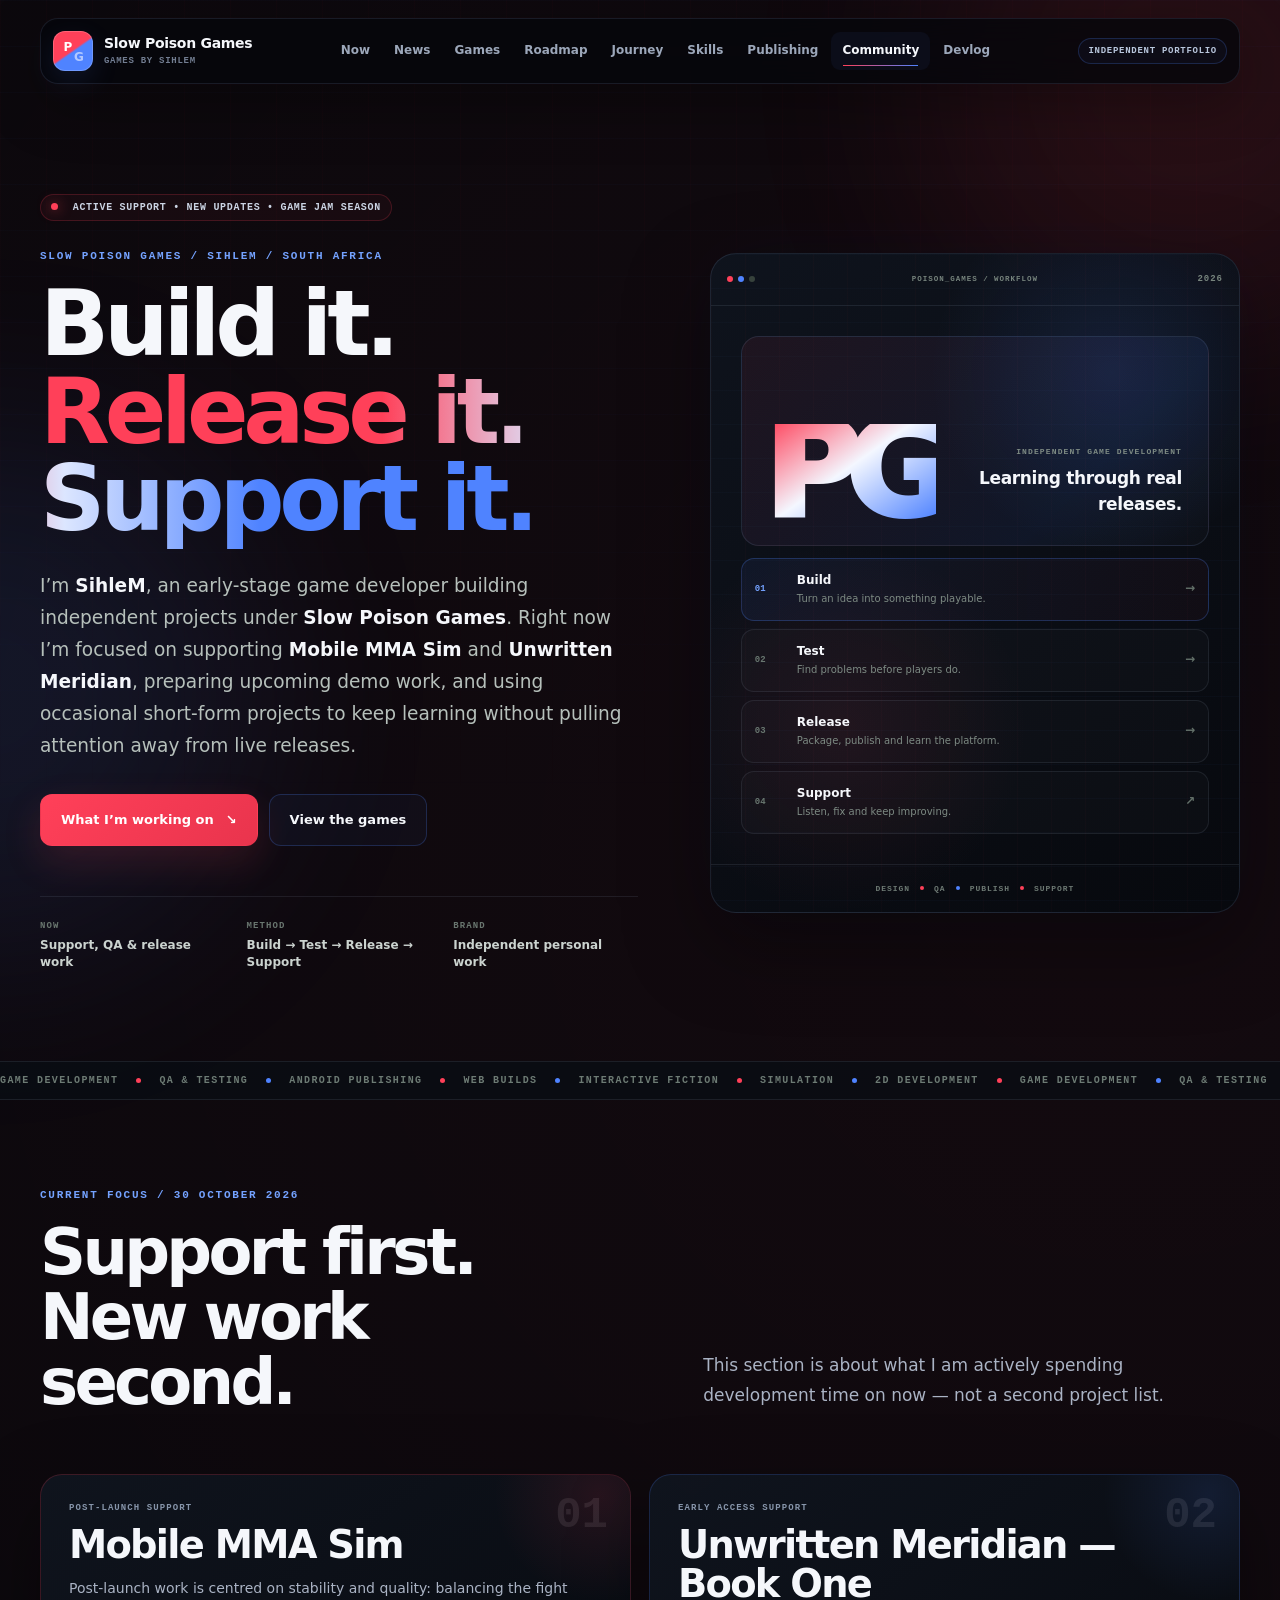
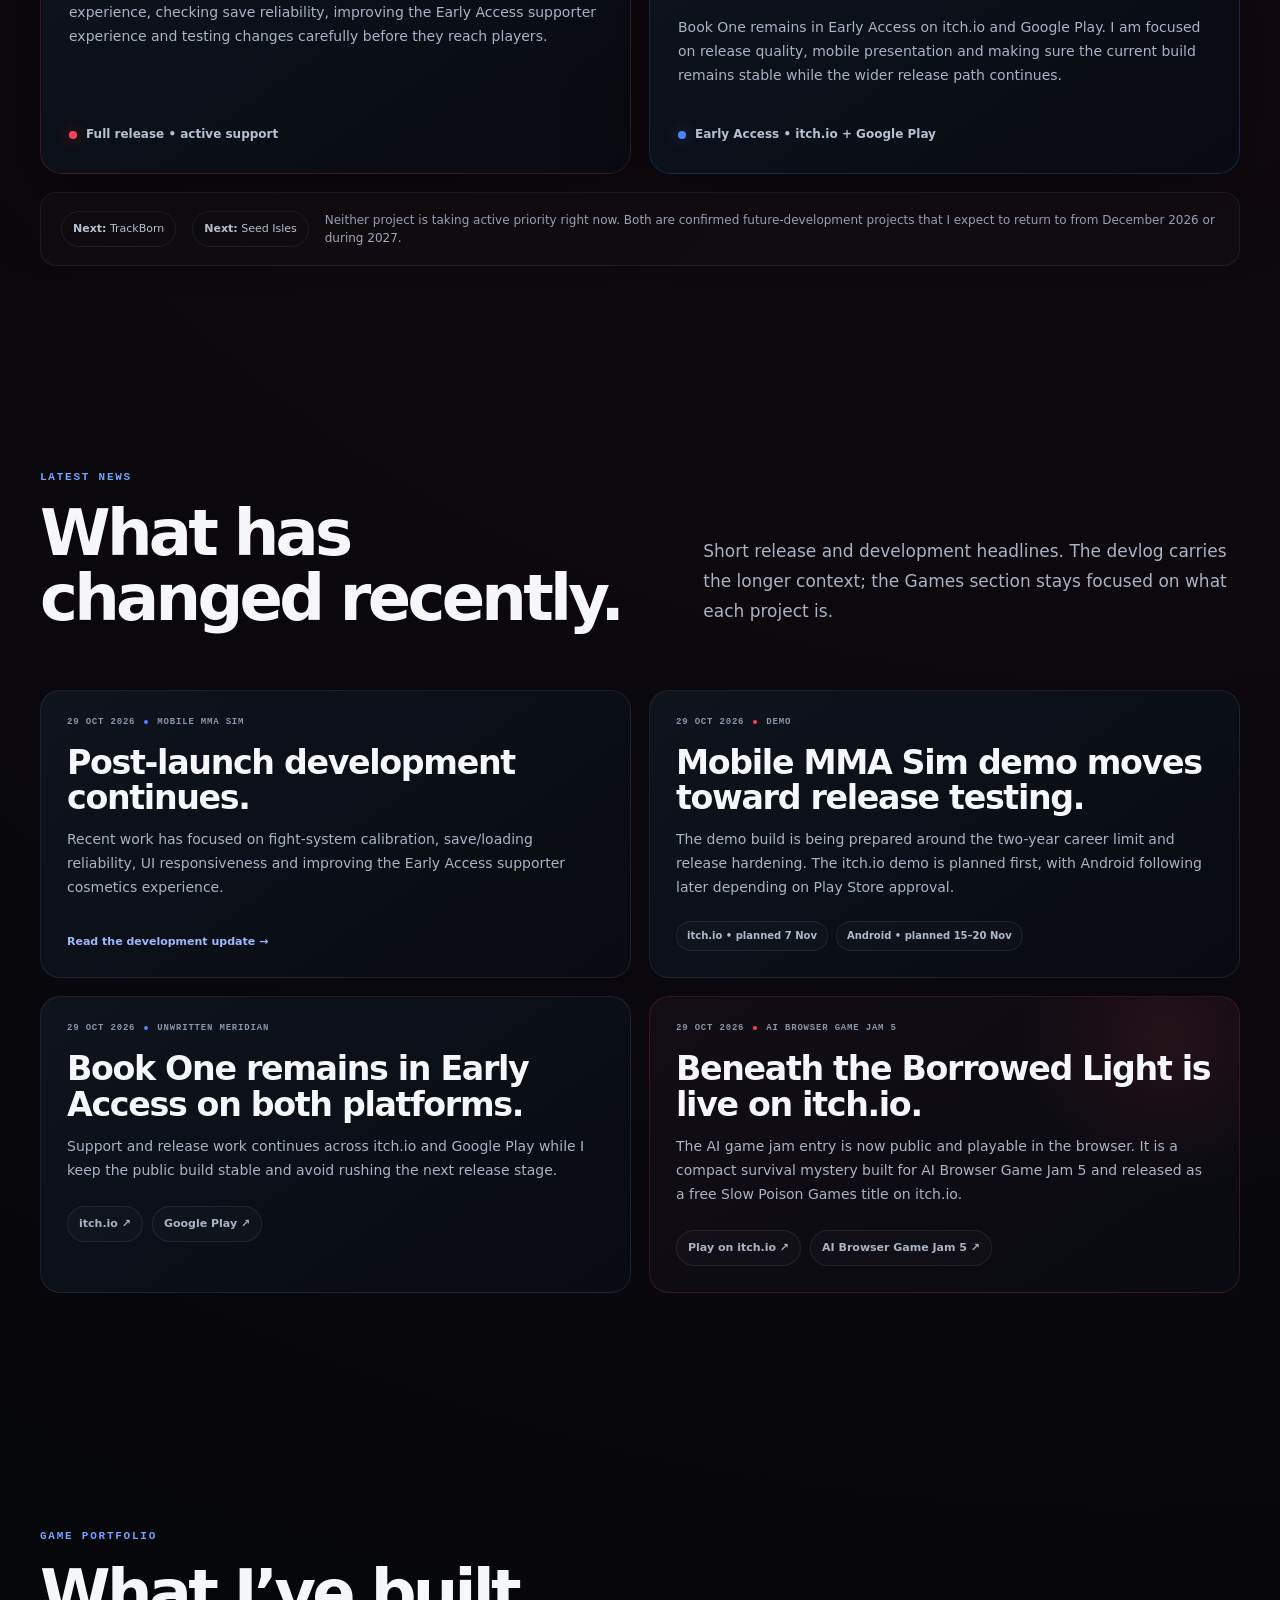
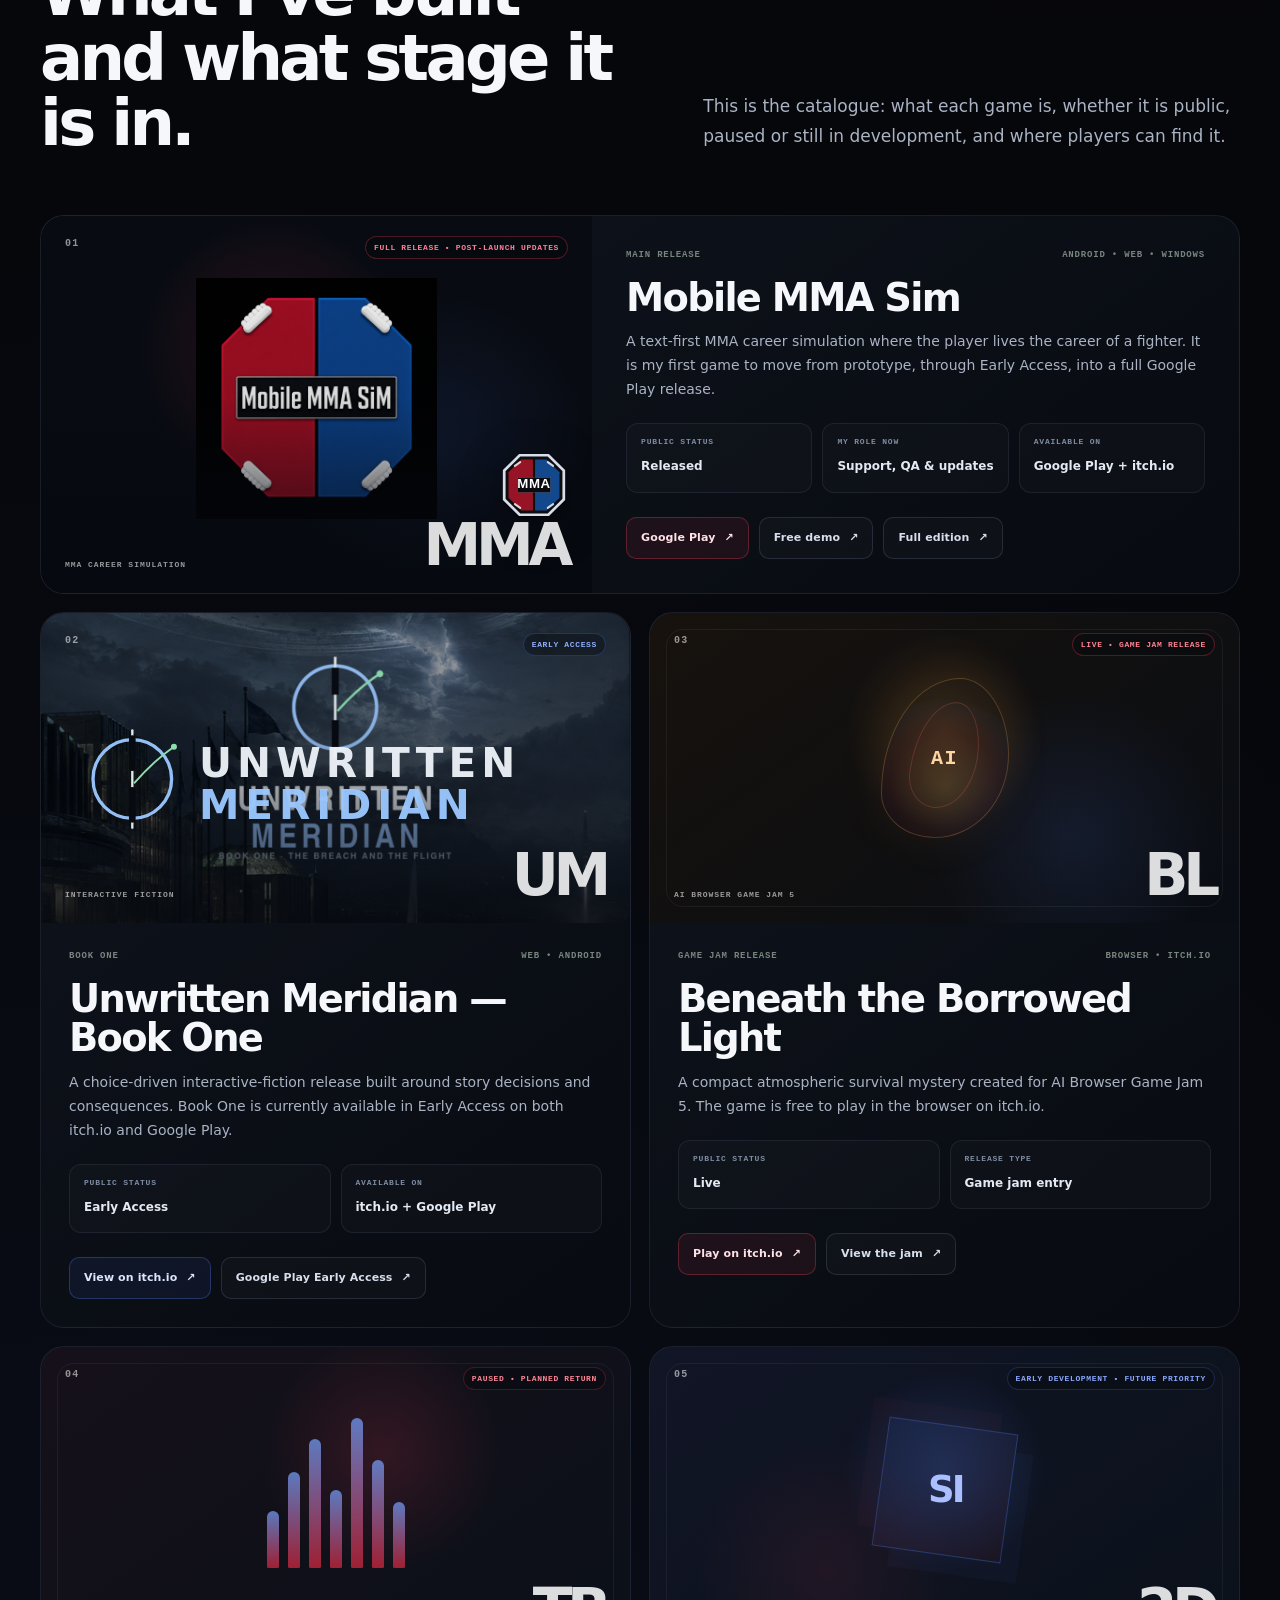
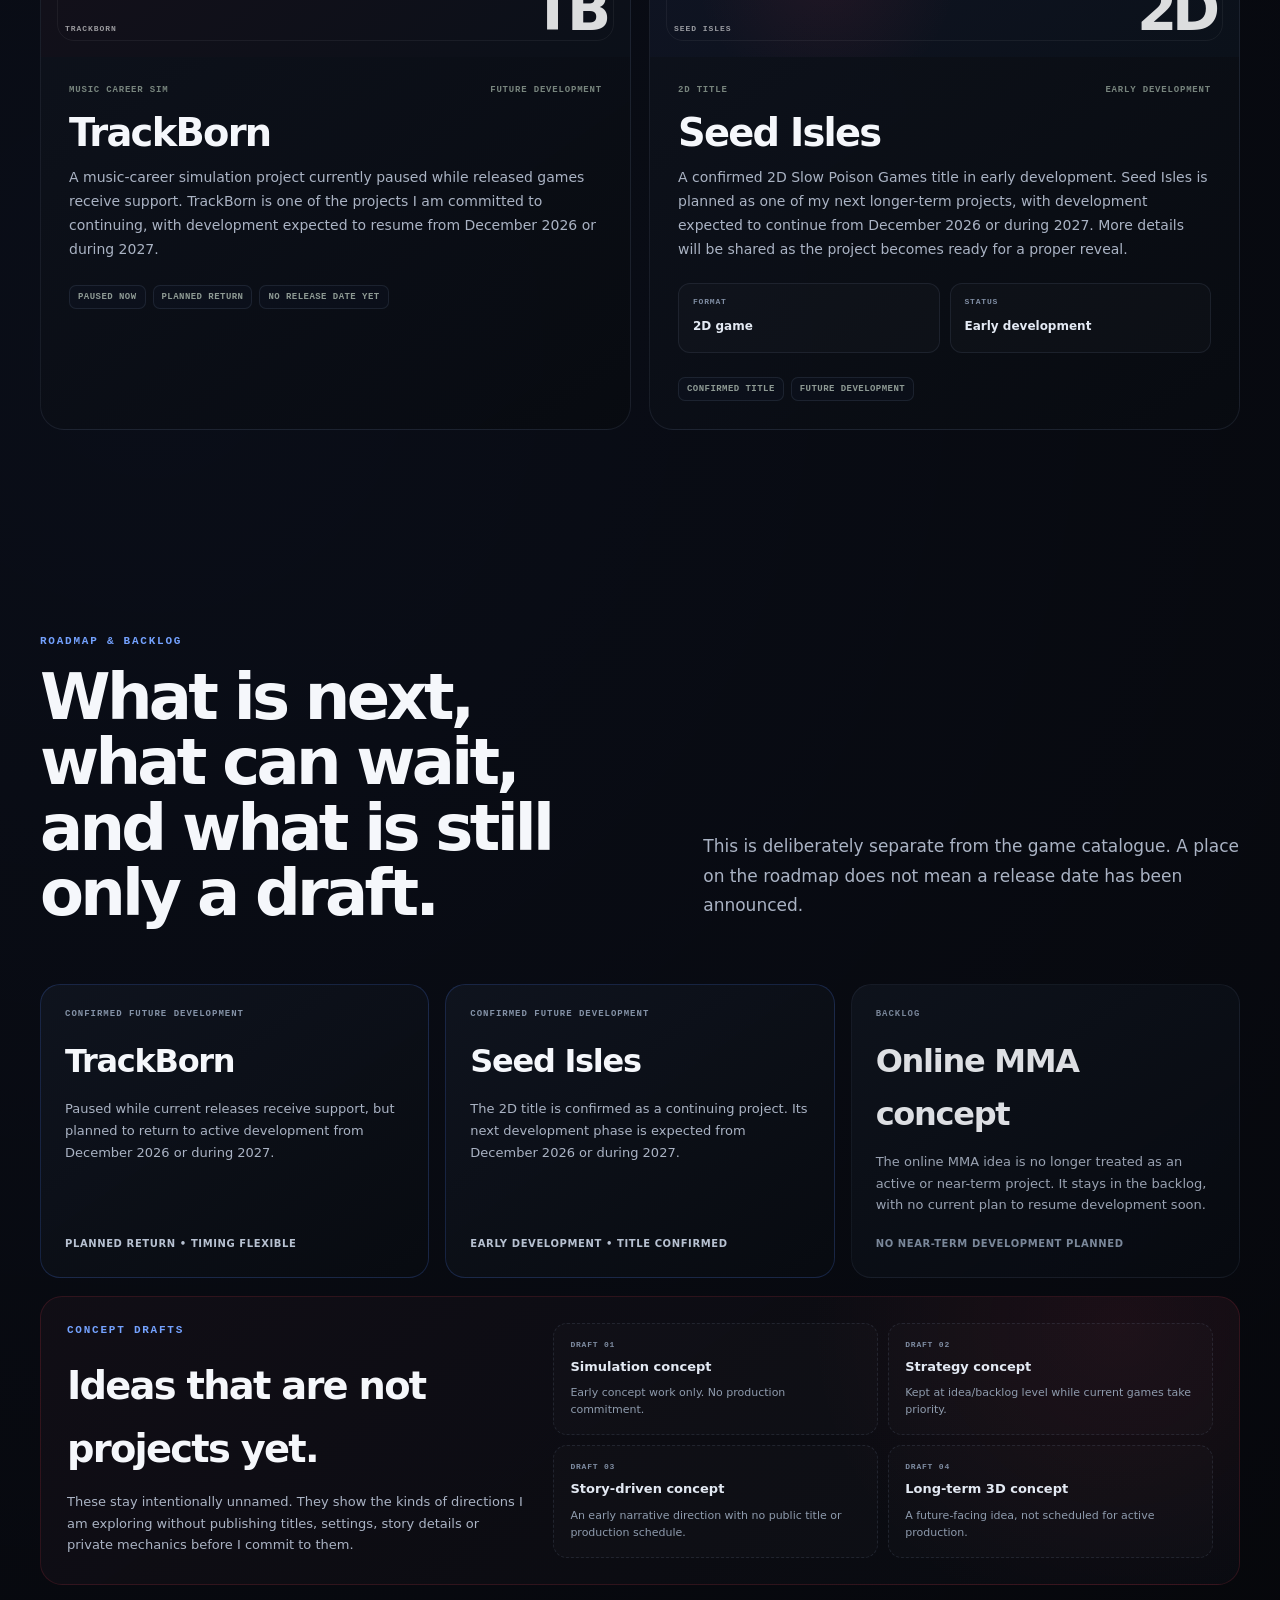
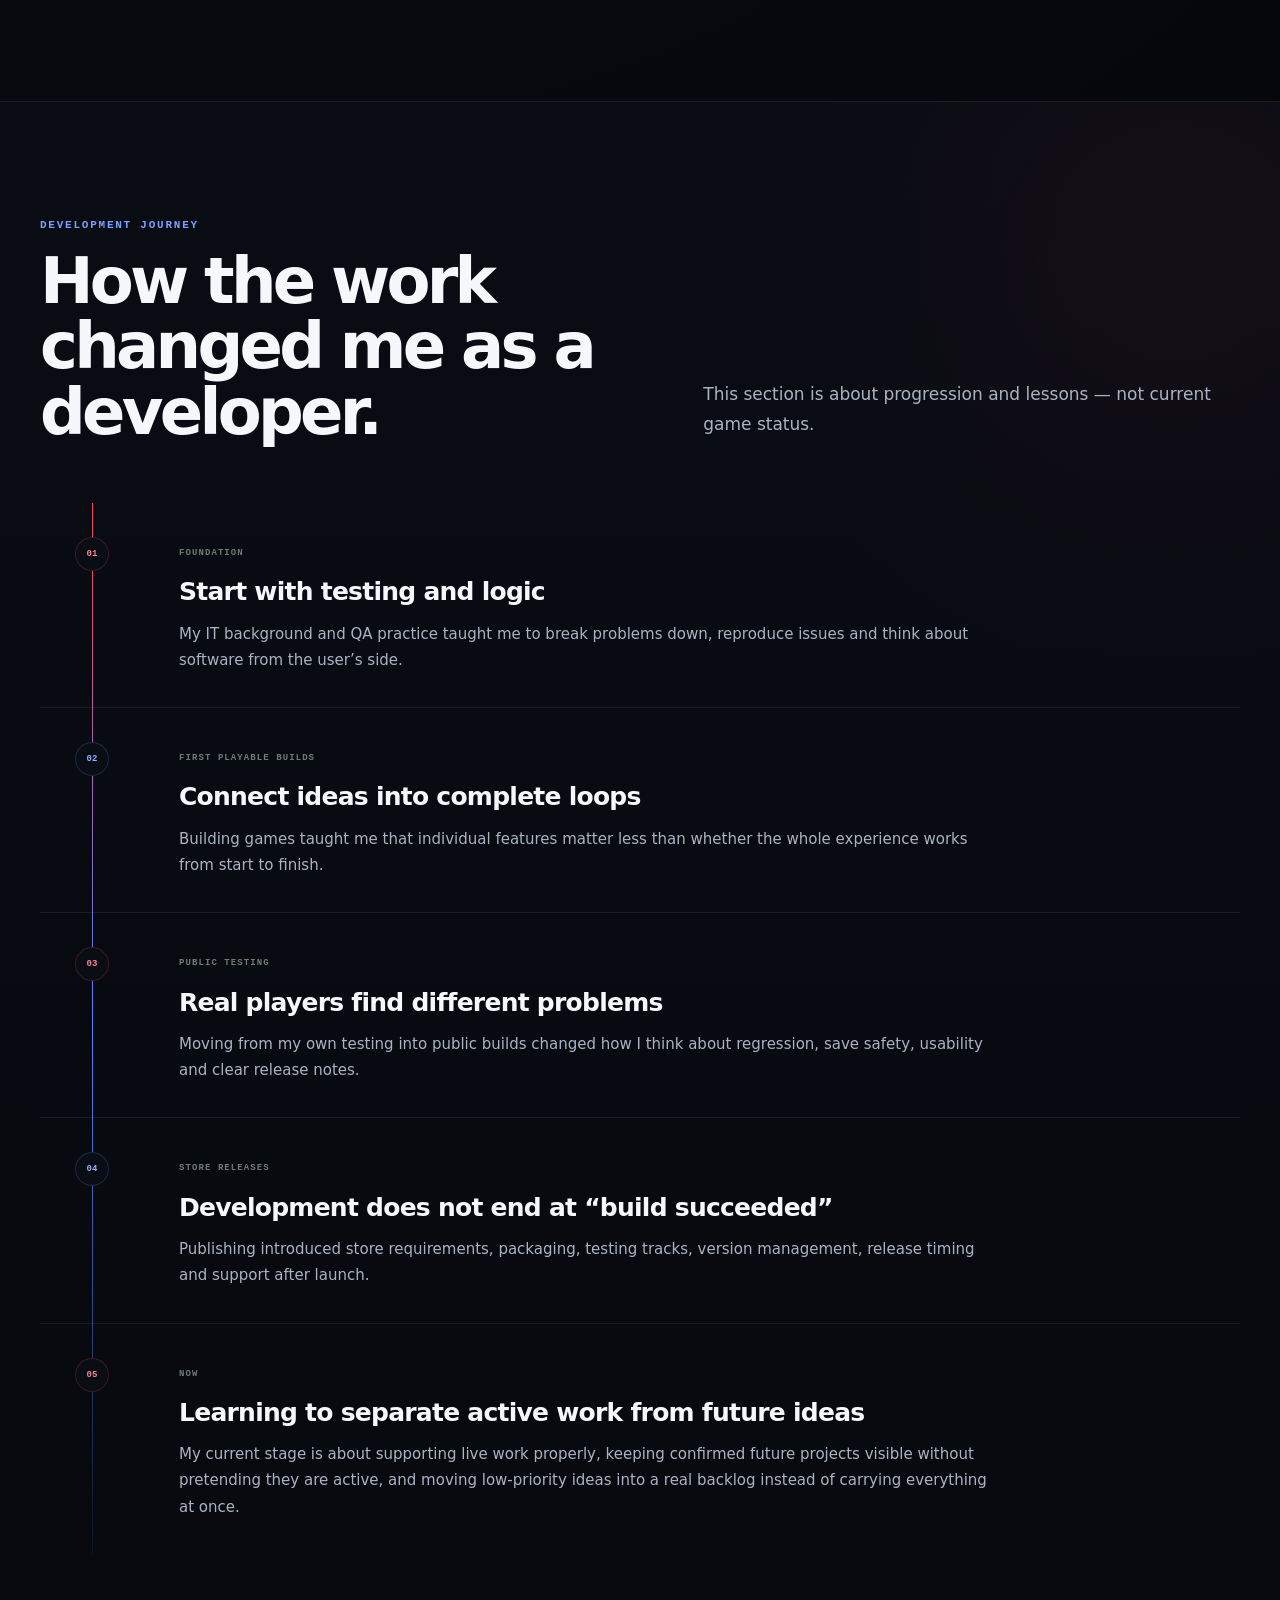
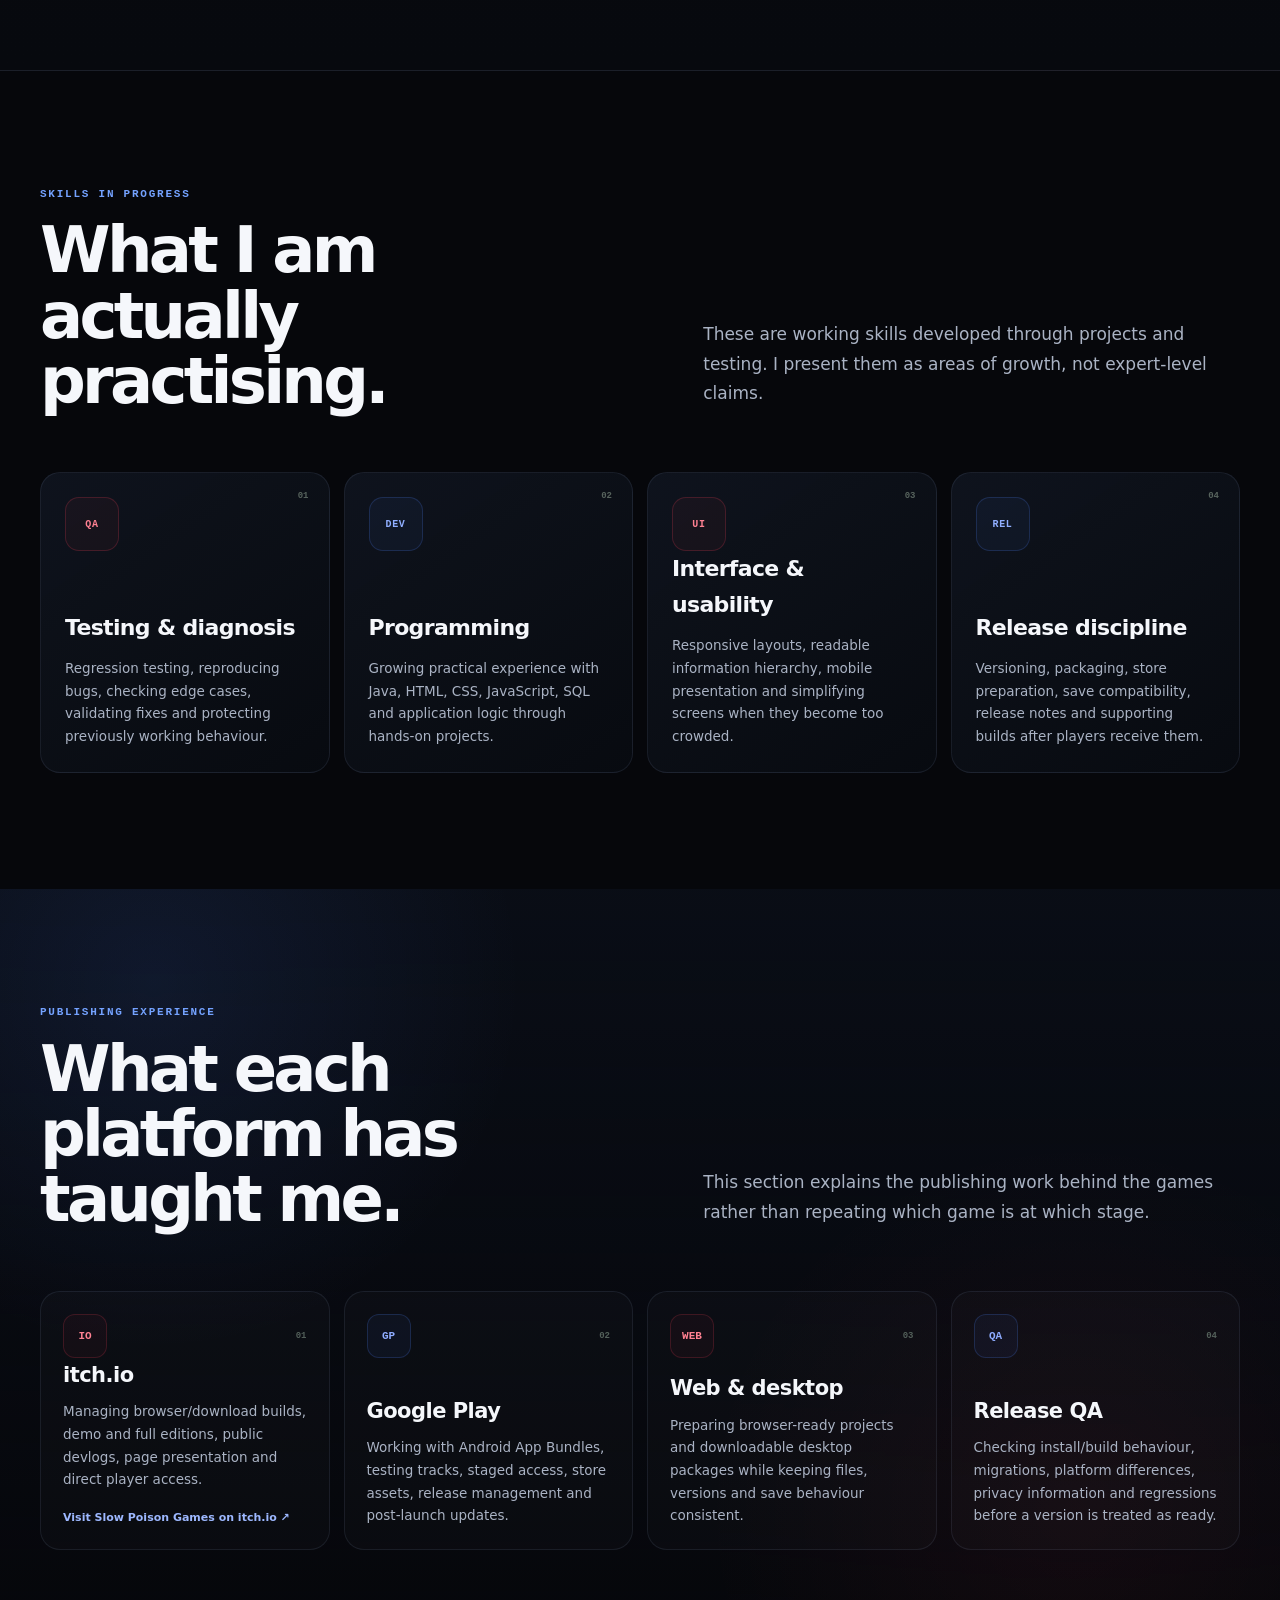
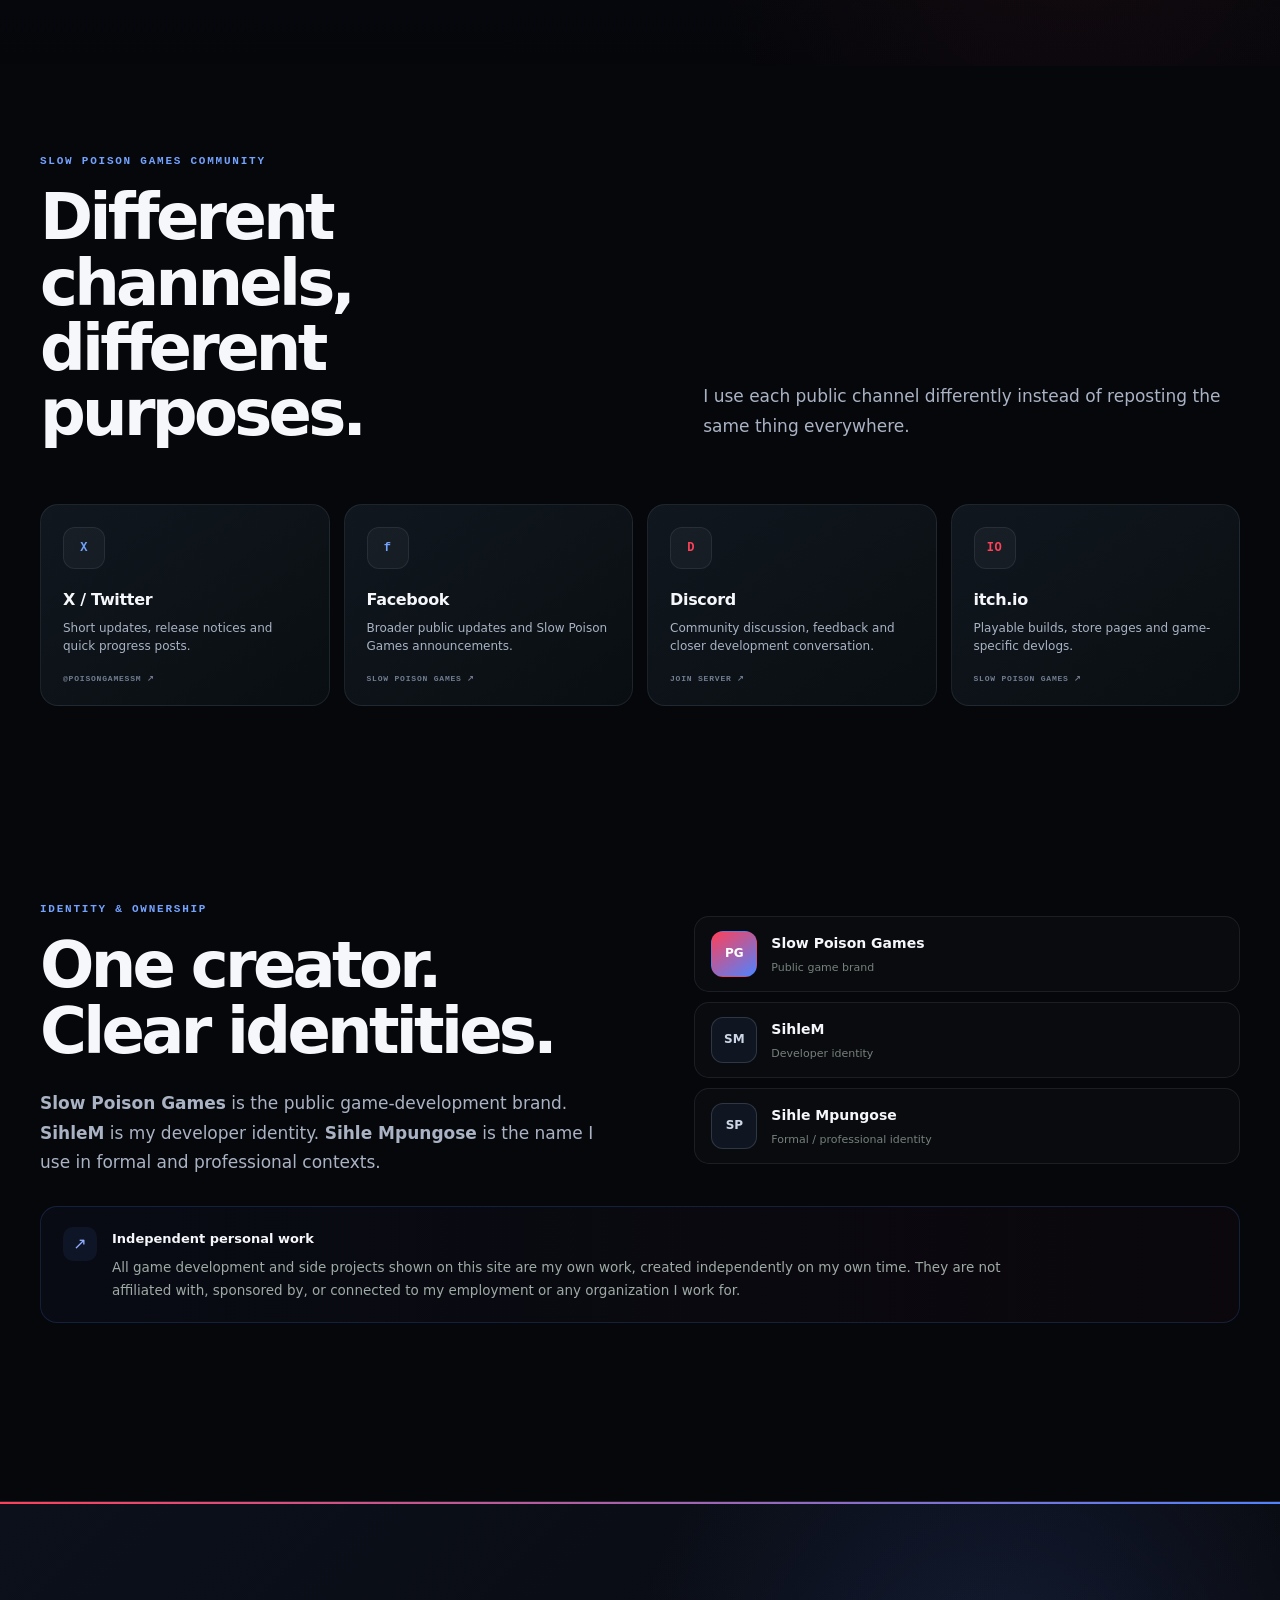
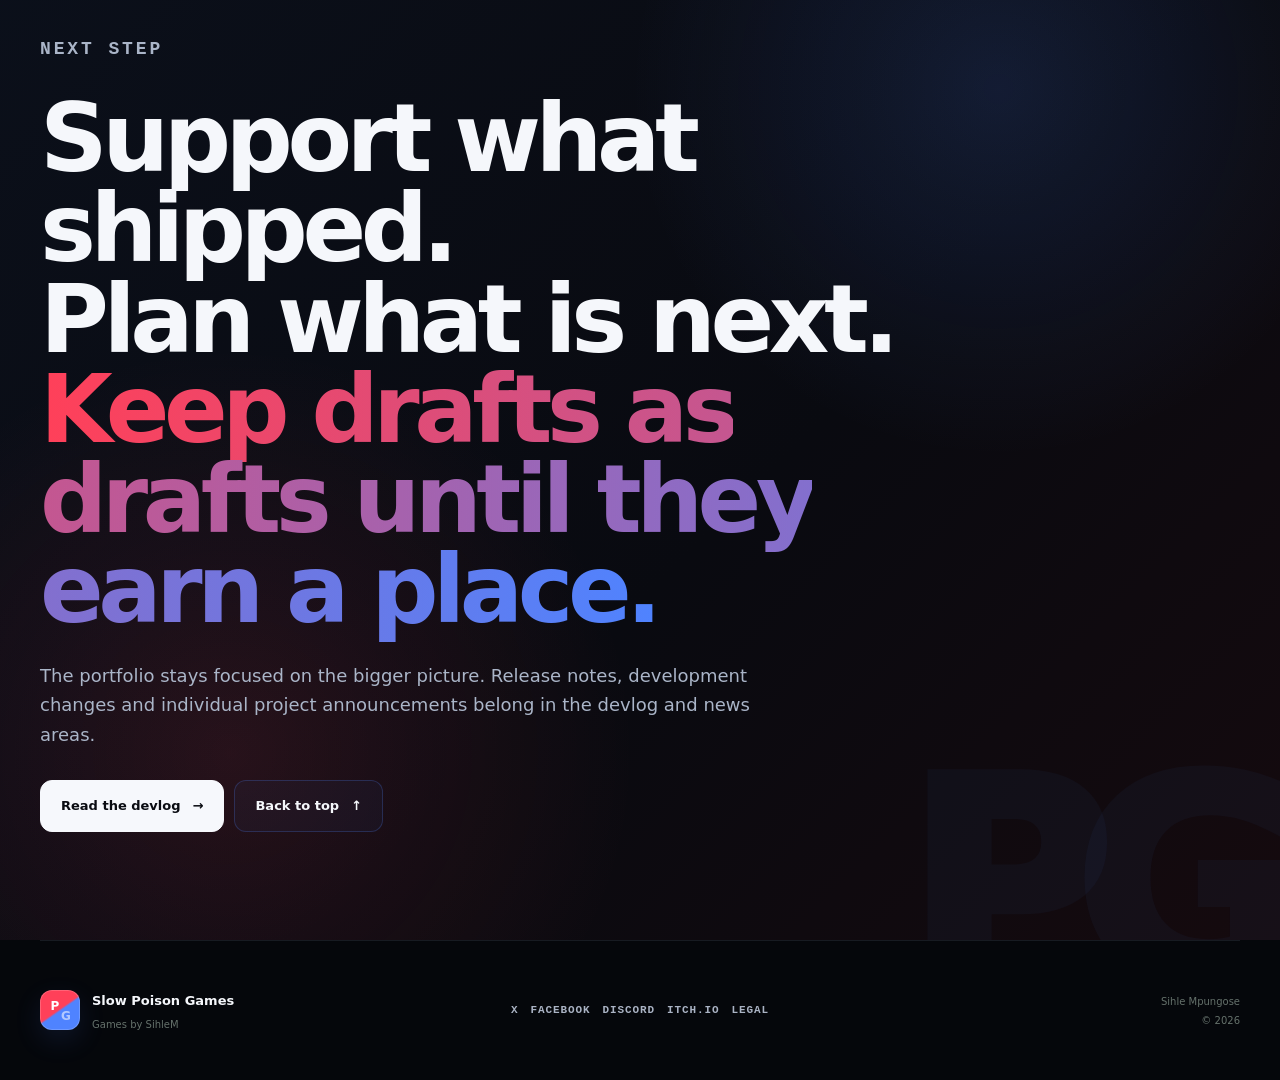
==== commit 37d0490b: "Rebrand index.html to Slow Poison Games" ====
--- a/index.html
+++ b/index.html
@@ -3,10 +3,10 @@
 <head>
   <meta charset="UTF-8" />
   <meta name="viewport" content="width=device-width, initial-scale=1.0" />
-  <meta name="description" content="Poison Games — the independent game-development portfolio of SihleM. Released games, Early Access work, development progress and publishing experience." />
+  <meta name="description" content="Slow Poison Games — the independent game-development portfolio of SihleM. Released games, Early Access work, development progress and publishing experience." />
   <meta name="theme-color" content="#06070b" />
   <meta name="google-site-verification" content="adGJPL3ul3l4jLYJSu4X58zUa9ojfzMG30HVgVskFJc" />
-  <title>Poison Games | SihleM — Game Development Portfolio</title>
+  <title>Slow Poison Games | SihleM — Game Development Portfolio</title>
   <link rel="icon" href="assets/favicon.svg" type="image/svg+xml" />
   <link rel="stylesheet" href="styles.css" />
 </head>
@@ -16,9 +16,9 @@
   <div class="page-glow glow-b" aria-hidden="true"></div>
 
   <header class="site-header" id="top">
-    <a class="brand" href="#top" aria-label="Poison Games — home">
+    <a class="brand" href="#top" aria-label="Slow Poison Games — home">
       <span class="brand-mark" aria-hidden="true"><b>P</b><i>G</i></span>
-      <span class="brand-copy"><strong>Poison Games</strong><small>Games by SihleM</small></span>
+      <span class="brand-copy"><strong>Slow Poison Games</strong><small>Games by SihleM</small></span>
     </a>
 
     <button class="menu-btn" type="button" aria-label="Open navigation" aria-expanded="false">
@@ -44,9 +44,9 @@
     <section class="hero section-shell" aria-labelledby="hero-title">
       <div class="hero-copy reveal">
         <div class="status-pill"><span></span> Active support • new updates • game jam season</div>
-        <p class="eyebrow">POISON GAMES / SIHLEM / SOUTH AFRICA</p>
+        <p class="eyebrow">SLOW POISON GAMES / SIHLEM / SOUTH AFRICA</p>
         <h1 id="hero-title">Build it.<br><span>Release it. Support it.</span></h1>
-        <p class="hero-text">I’m <strong>SihleM</strong>, an early-stage game developer building independent projects under <strong>Poison Games</strong>. Right now I’m focused on supporting <strong>Mobile MMA Sim</strong> and <strong>Unwritten Meridian</strong>, preparing upcoming demo work, and using occasional short-form projects to keep learning without pulling attention away from live releases.</p>
+        <p class="hero-text">I’m <strong>SihleM</strong>, an early-stage game developer building independent projects under <strong>Slow Poison Games</strong>. Right now I’m focused on supporting <strong>Mobile MMA Sim</strong> and <strong>Unwritten Meridian</strong>, preparing upcoming demo work, and using occasional short-form projects to keep learning without pulling attention away from live releases.</p>
 
         <div class="hero-actions">
           <a class="button primary" href="#focus">What I’m working on <span aria-hidden="true">↘</span></a>
@@ -175,7 +175,7 @@
         <article class="news-card jam-news reveal">
           <div class="news-meta"><span>29 OCT 2026</span><i></i><span>AI BROWSER GAME JAM 5</span></div>
           <h3>Beneath the Borrowed Light is live on itch.io.</h3>
-          <p>The AI game jam entry is now public and playable in the browser. It is a compact survival mystery built for AI Browser Game Jam 5 and released as a free Poison Games title on itch.io.</p>
+          <p>The AI game jam entry is now public and playable in the browser. It is a compact survival mystery built for AI Browser Game Jam 5 and released as a free Slow Poison Games title on itch.io.</p>
           <div class="community-inline">
             <a href="https://sihlem.itch.io/beneath-the-borrowed-light" target="_blank" rel="noopener noreferrer">Play on itch.io ↗</a>
             <a href="https://itch.io/jam/ai-jam-5" target="_blank" rel="noopener noreferrer">AI Browser Game Jam 5 ↗</a>
@@ -290,7 +290,7 @@
             <div class="project-content compact">
               <div class="project-kicker"><span>2D TITLE</span><span>Early development</span></div>
               <h3>Seed Isles</h3>
-              <p class="project-summary">A confirmed 2D Poison Games title in early development. Seed Isles is planned as one of my next longer-term projects, with development expected to continue from December 2026 or during 2027. More details will be shared as the project becomes ready for a proper reveal.</p>
+              <p class="project-summary">A confirmed 2D Slow Poison Games title in early development. Seed Isles is planned as one of my next longer-term projects, with development expected to continue from December 2026 or during 2027. More details will be shared as the project becomes ready for a proper reveal.</p>
               <div class="project-facts compact-facts">
                 <div><small>FORMAT</small><strong>2D game</strong></div>
                 <div><small>STATUS</small><strong>Early development</strong></div>
@@ -397,7 +397,7 @@
         </div>
 
         <div class="publish-grid">
-          <article class="publish-card reveal"><div class="publish-top"><span>IO</span><small>01</small></div><h3>itch.io</h3><p>Managing browser/download builds, demo and full editions, public devlogs, page presentation and direct player access.</p><a class="text-link" href="https://sihlem.itch.io/" target="_blank" rel="noopener noreferrer">Visit Poison Games on itch.io ↗</a></article>
+          <article class="publish-card reveal"><div class="publish-top"><span>IO</span><small>01</small></div><h3>itch.io</h3><p>Managing browser/download builds, demo and full editions, public devlogs, page presentation and direct player access.</p><a class="text-link" href="https://sihlem.itch.io/" target="_blank" rel="noopener noreferrer">Visit Slow Poison Games on itch.io ↗</a></article>
           <article class="publish-card reveal"><div class="publish-top"><span>GP</span><small>02</small></div><h3>Google Play</h3><p>Working with Android App Bundles, testing tracks, staged access, store assets, release management and post-launch updates.</p></article>
           <article class="publish-card reveal"><div class="publish-top"><span>WEB</span><small>03</small></div><h3>Web & desktop</h3><p>Preparing browser-ready projects and downloadable desktop packages while keeping files, versions and save behaviour consistent.</p></article>
           <article class="publish-card reveal"><div class="publish-top"><span>QA</span><small>04</small></div><h3>Release QA</h3><p>Checking install/build behaviour, migrations, platform differences, privacy information and regressions before a version is treated as ready.</p></article>
@@ -408,7 +408,7 @@
     <section id="community" class="section-shell section-pad social-section">
       <div class="section-intro reveal">
         <div>
-          <p class="eyebrow">POISON GAMES COMMUNITY</p>
+          <p class="eyebrow">SLOW POISON GAMES COMMUNITY</p>
           <h2>Different channels, different purposes.</h2>
         </div>
         <p>I use each public channel differently instead of reposting the same thing everywhere.</p>
@@ -416,9 +416,9 @@
 
       <div class="social-grid">
         <a class="social-card x reveal" href="https://x.com/PoisonGamesSM" target="_blank" rel="noopener noreferrer"><span class="social-mark">X</span><div><h3>X / Twitter</h3><p>Short updates, release notices and quick progress posts.</p></div><small>@PoisonGamesSM ↗</small></a>
-        <a class="social-card facebook reveal" href="https://www.facebook.com/share/14o7RKUEV2E/" target="_blank" rel="noopener noreferrer"><span class="social-mark">f</span><div><h3>Facebook</h3><p>Broader public updates and Poison Games announcements.</p></div><small>Poison Games ↗</small></a>
+        <a class="social-card facebook reveal" href="https://www.facebook.com/share/14o7RKUEV2E/" target="_blank" rel="noopener noreferrer"><span class="social-mark">f</span><div><h3>Facebook</h3><p>Broader public updates and Slow Poison Games announcements.</p></div><small>Slow Poison Games ↗</small></a>
         <a class="social-card discord reveal" href="https://discord.gg/B3WQaUgSg" target="_blank" rel="noopener noreferrer"><span class="social-mark">D</span><div><h3>Discord</h3><p>Community discussion, feedback and closer development conversation.</p></div><small>Join server ↗</small></a>
-        <a class="social-card itch reveal" href="https://sihlem.itch.io/" target="_blank" rel="noopener noreferrer"><span class="social-mark">IO</span><div><h3>itch.io</h3><p>Playable builds, store pages and game-specific devlogs.</p></div><small>Poison Games ↗</small></a>
+        <a class="social-card itch reveal" href="https://sihlem.itch.io/" target="_blank" rel="noopener noreferrer"><span class="social-mark">IO</span><div><h3>itch.io</h3><p>Playable builds, store pages and game-specific devlogs.</p></div><small>Slow Poison Games ↗</small></a>
       </div>
     </section>
 
@@ -427,11 +427,11 @@
         <div class="about-copy reveal">
           <p class="eyebrow">IDENTITY & OWNERSHIP</p>
           <h2>One creator. Clear identities.</h2>
-          <p><strong>Poison Games</strong> is the public game-development brand. <strong>SihleM</strong> is my developer identity. <strong>Sihle Mpungose</strong> is the name I use in formal and professional contexts.</p>
+          <p><strong>Slow Poison Games</strong> is the public game-development brand. <strong>SihleM</strong> is my developer identity. <strong>Sihle Mpungose</strong> is the name I use in formal and professional contexts.</p>
         </div>
 
         <div class="identity-list reveal">
-          <div><span class="identity-badge poison">PG</span><p><strong>Poison Games</strong><small>Public game brand</small></p></div>
+          <div><span class="identity-badge poison">PG</span><p><strong>Slow Poison Games</strong><small>Public game brand</small></p></div>
           <div><span class="identity-badge">SM</span><p><strong>SihleM</strong><small>Developer identity</small></p></div>
           <div><span class="identity-badge">SP</span><p><strong>Sihle Mpungose</strong><small>Formal / professional identity</small></p></div>
         </div>
@@ -463,7 +463,7 @@
     <div class="section-shell footer-inner">
       <div class="footer-brand">
         <span class="brand-mark" aria-hidden="true"><b>P</b><i>G</i></span>
-        <div><strong>Poison Games</strong><p>Games by SihleM</p></div>
+        <div><strong>Slow Poison Games</strong><p>Games by SihleM</p></div>
       </div>
       <div class="footer-center">
         <a href="https://x.com/PoisonGamesSM" target="_blank" rel="noopener noreferrer">X</a>
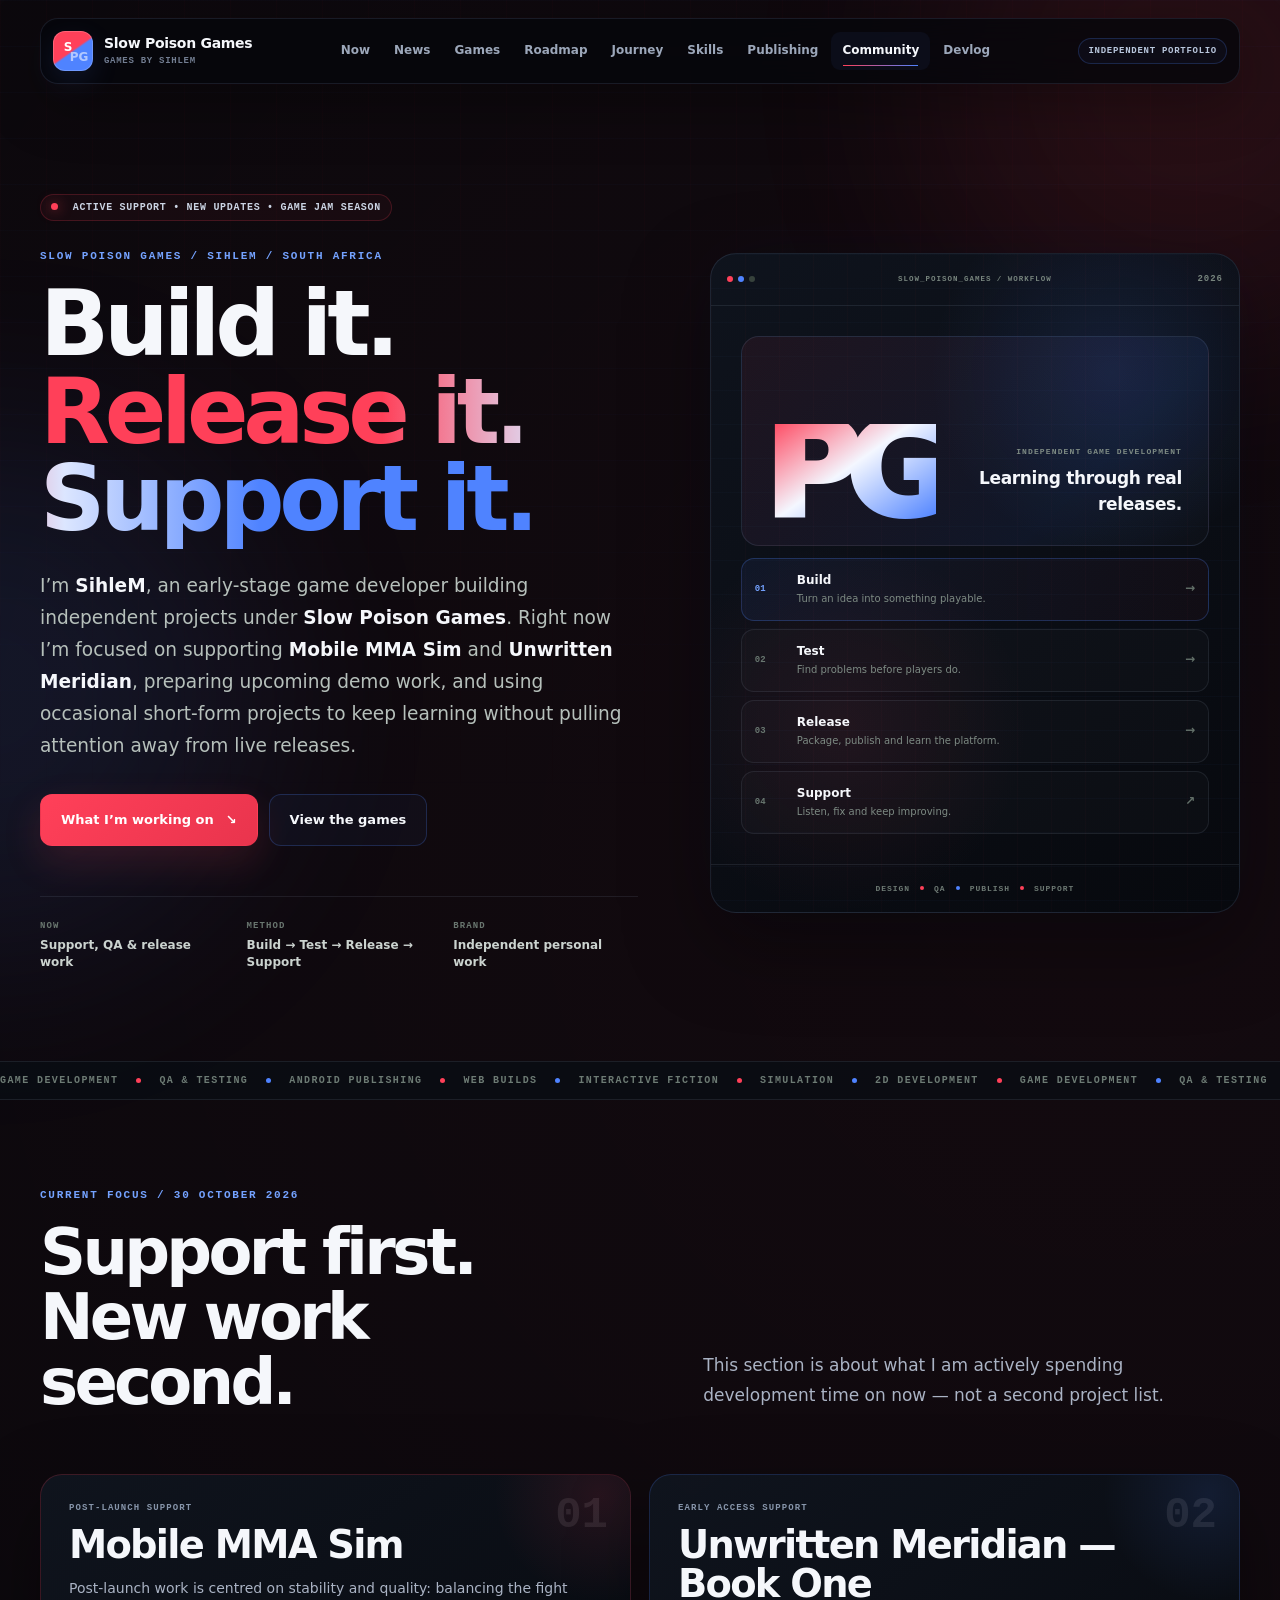
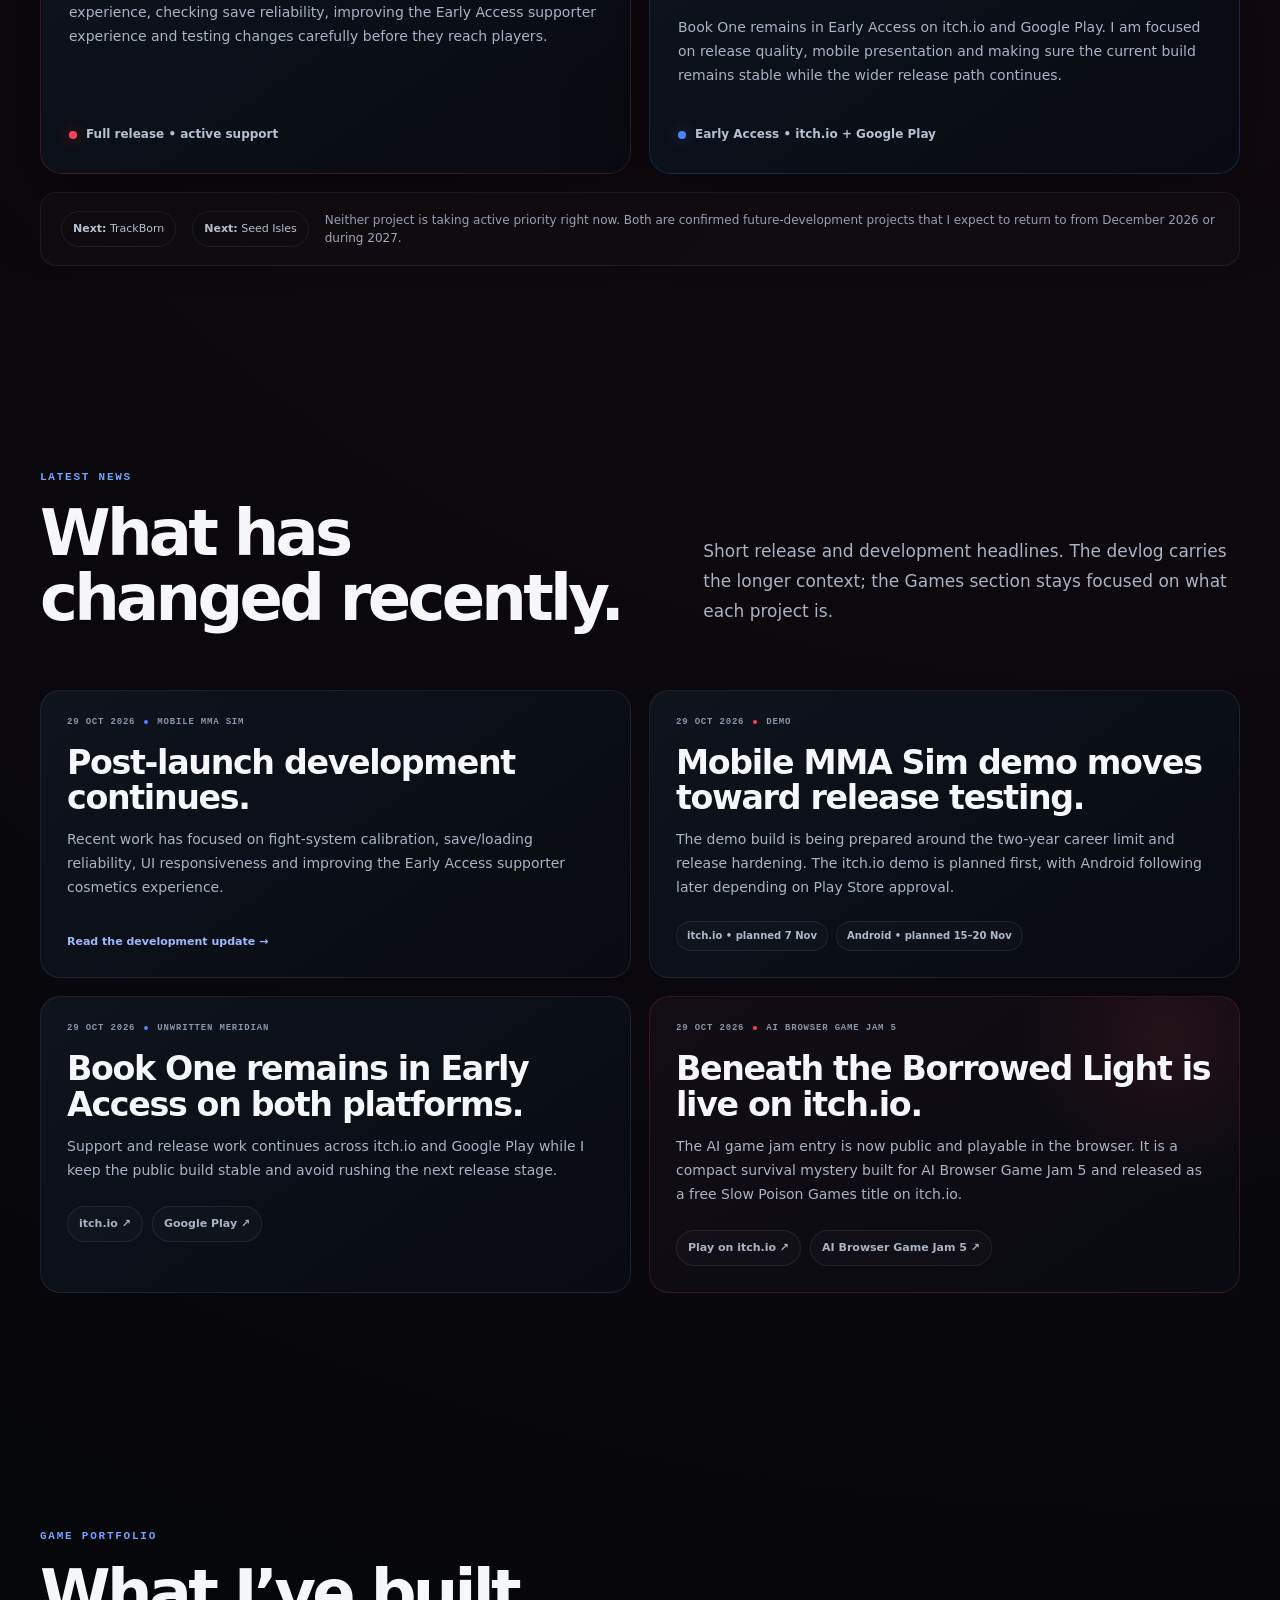
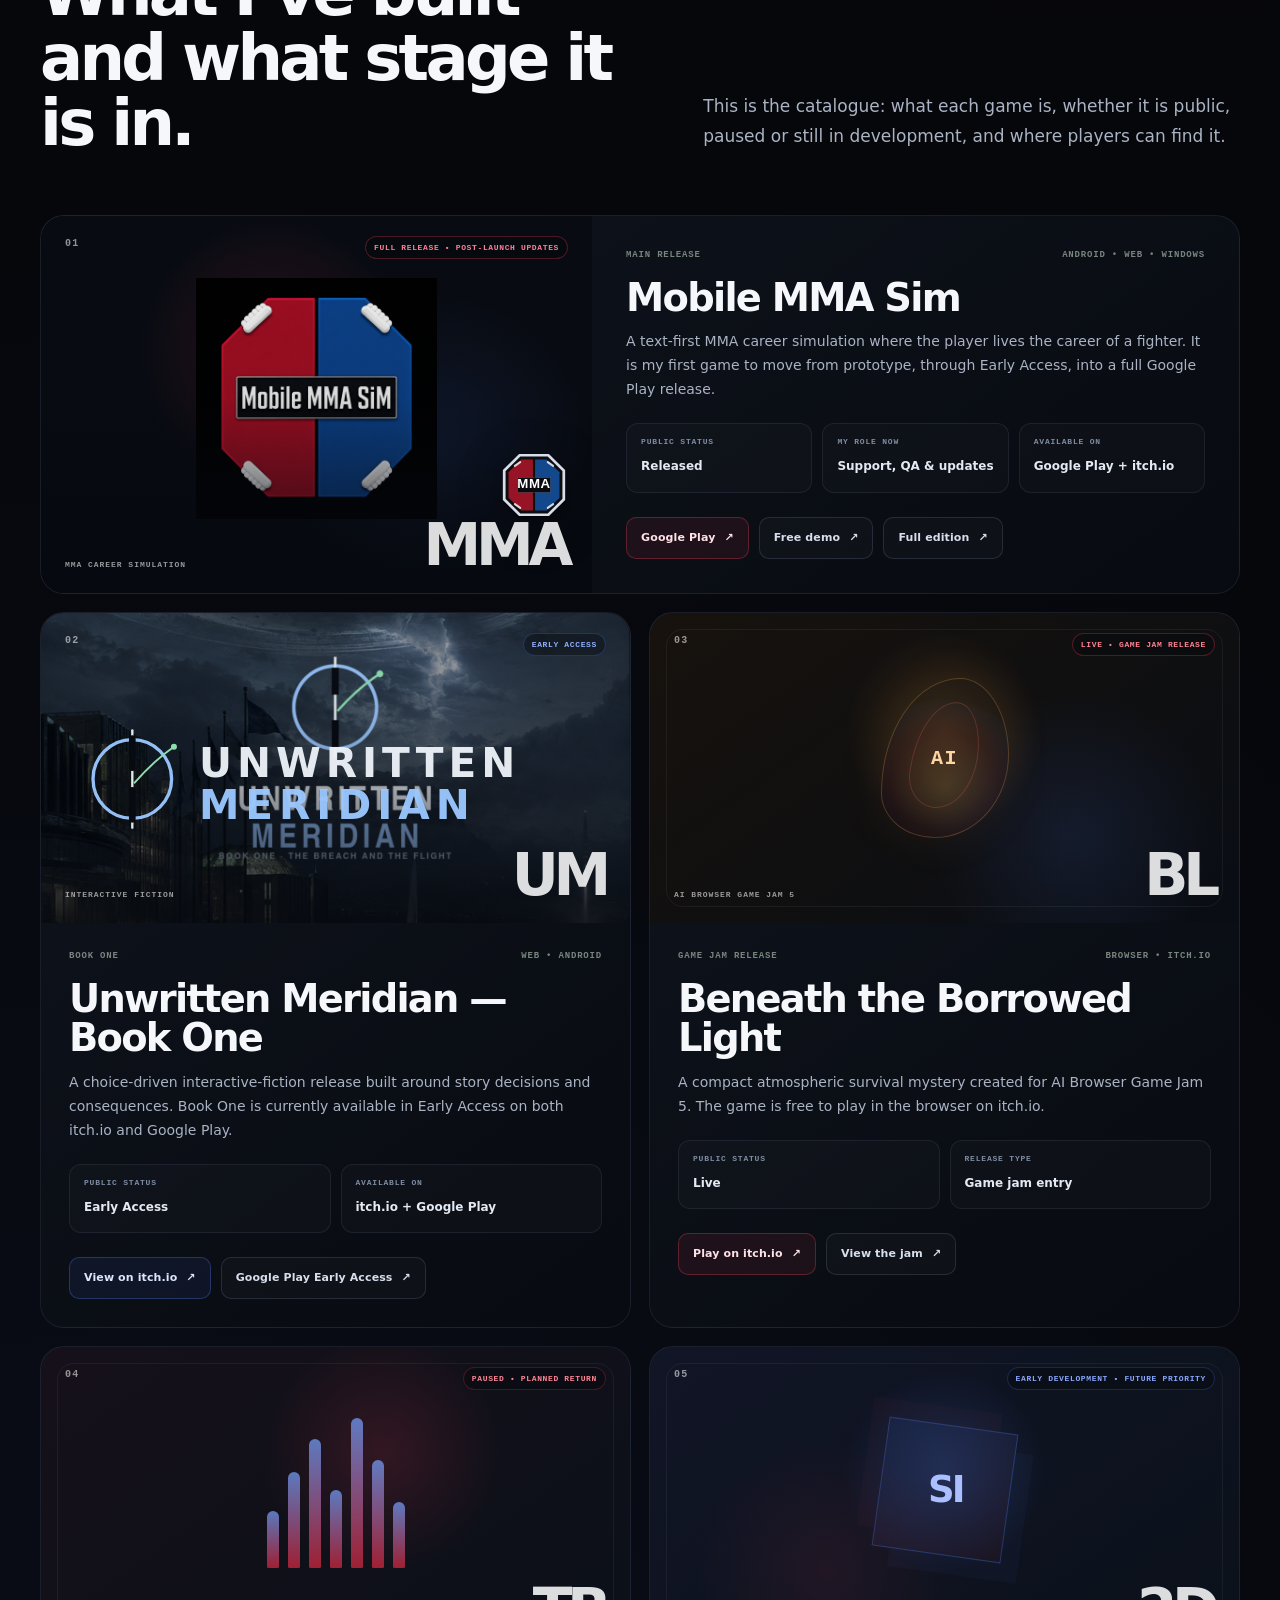
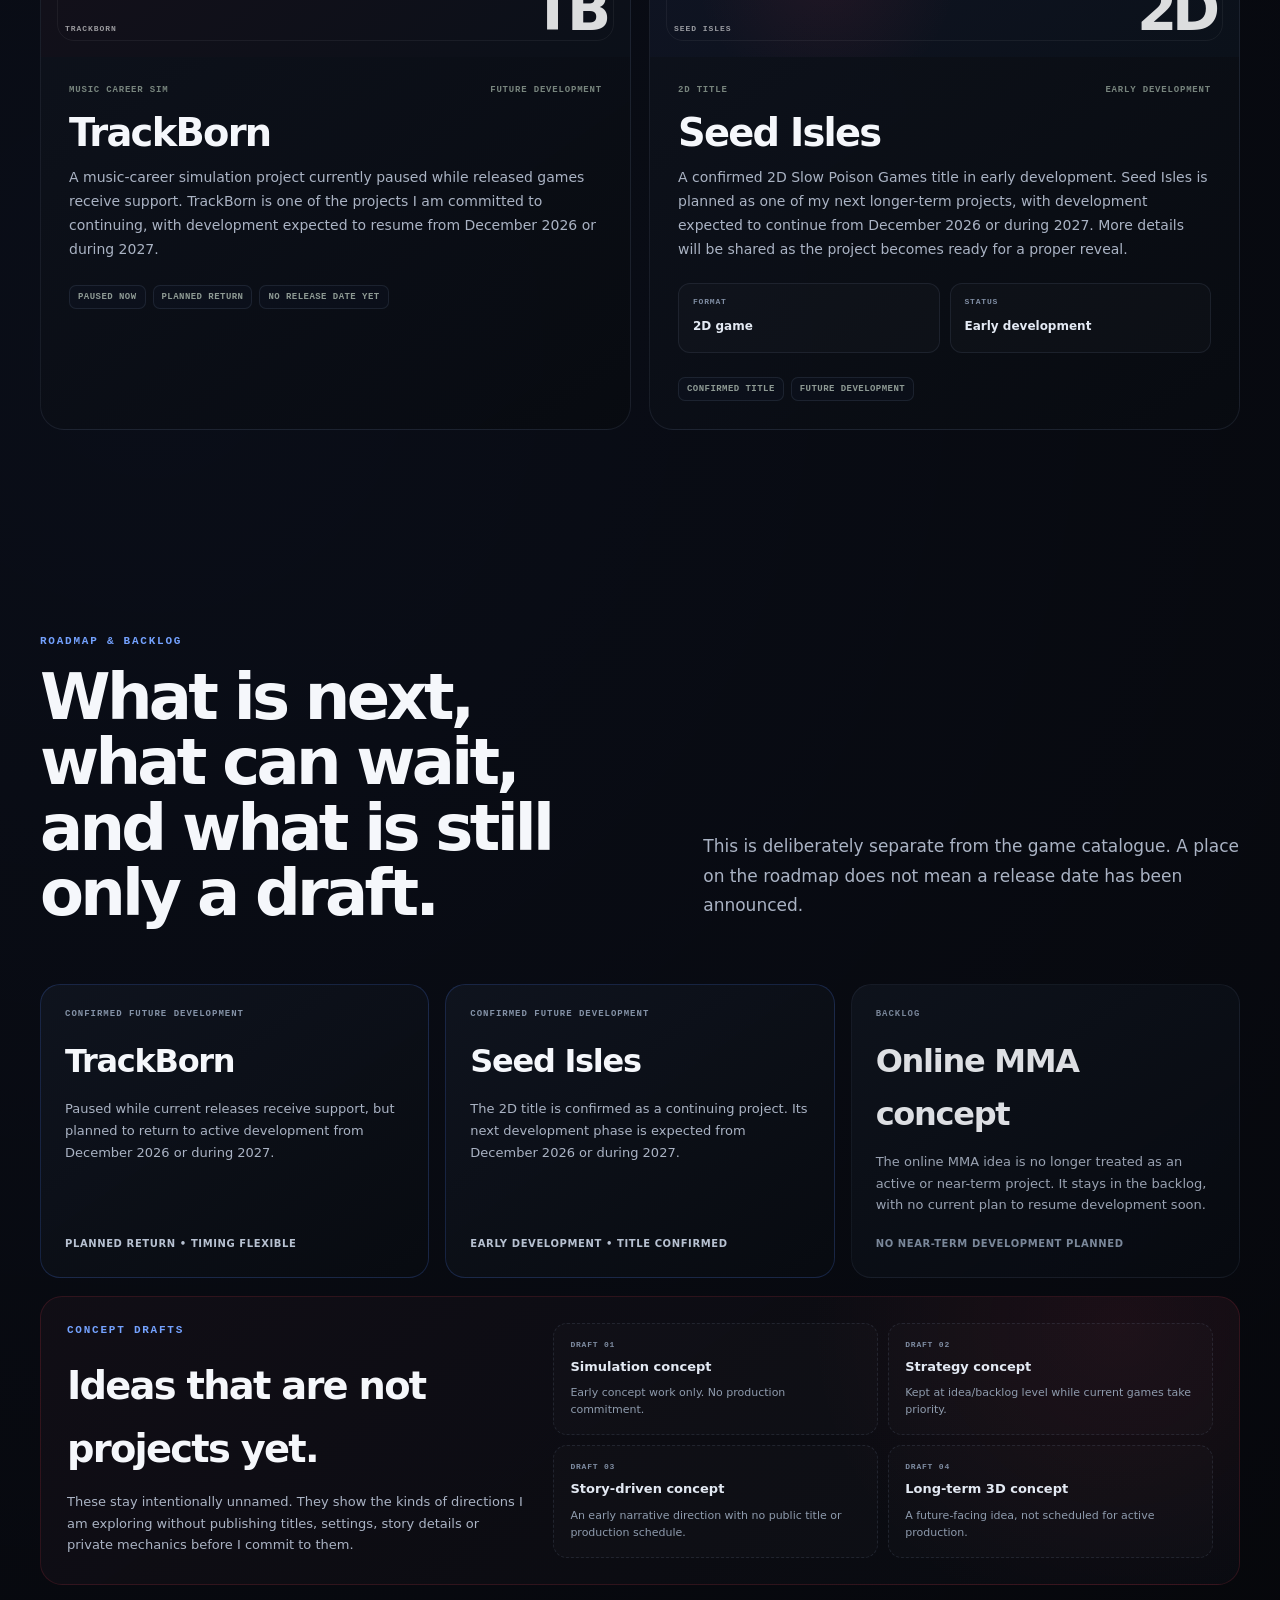
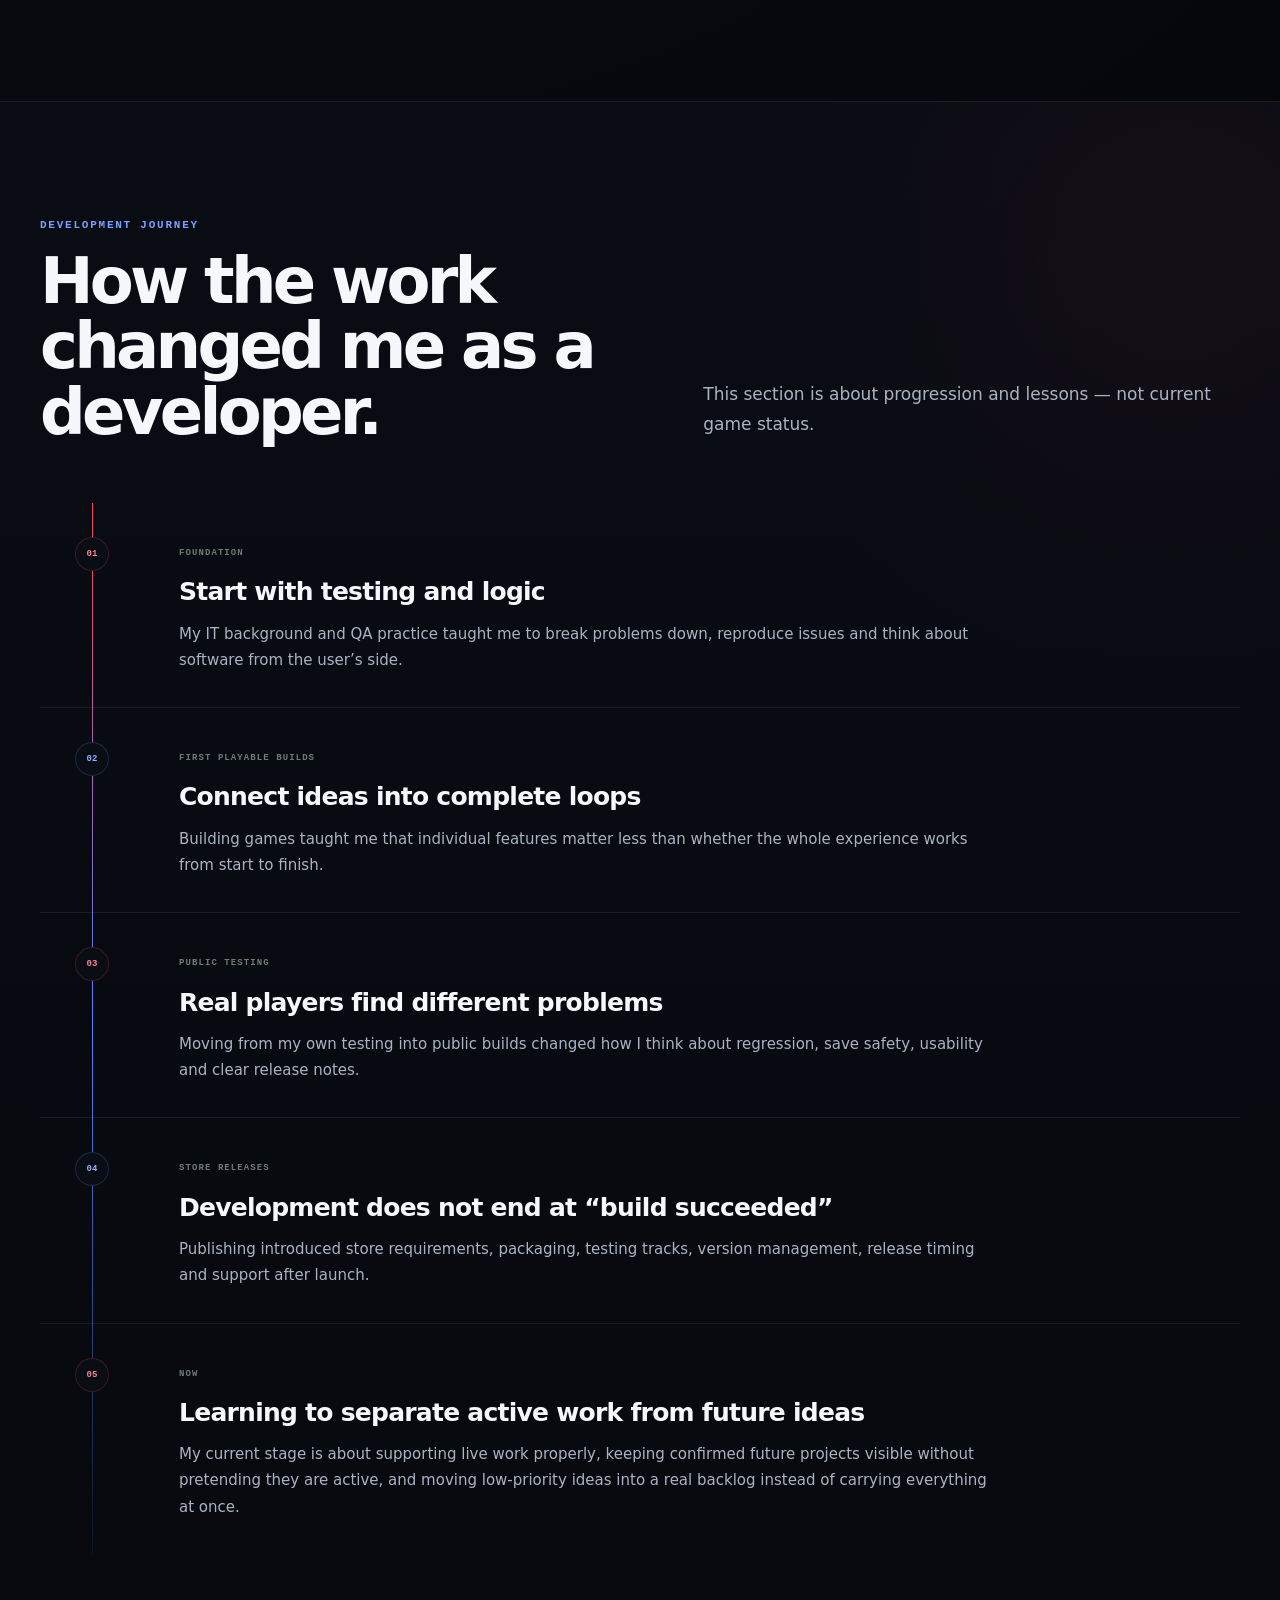
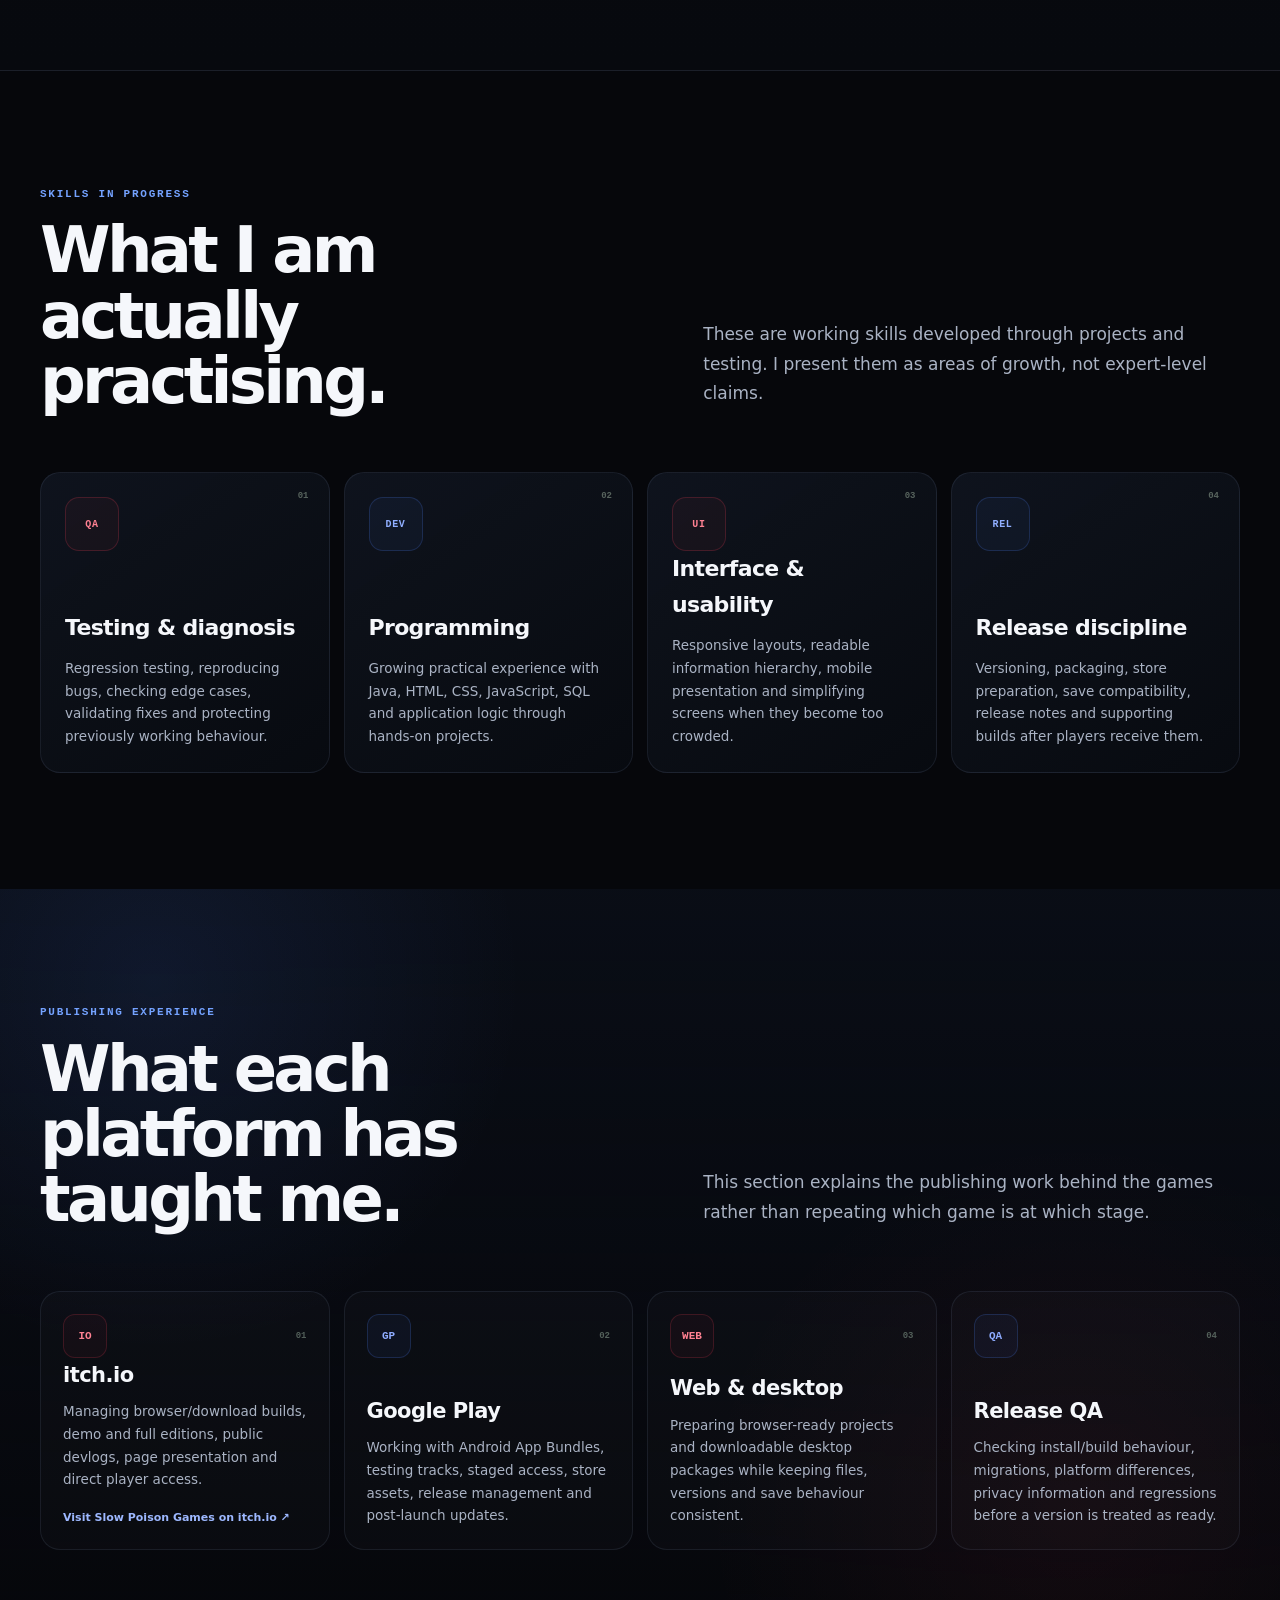
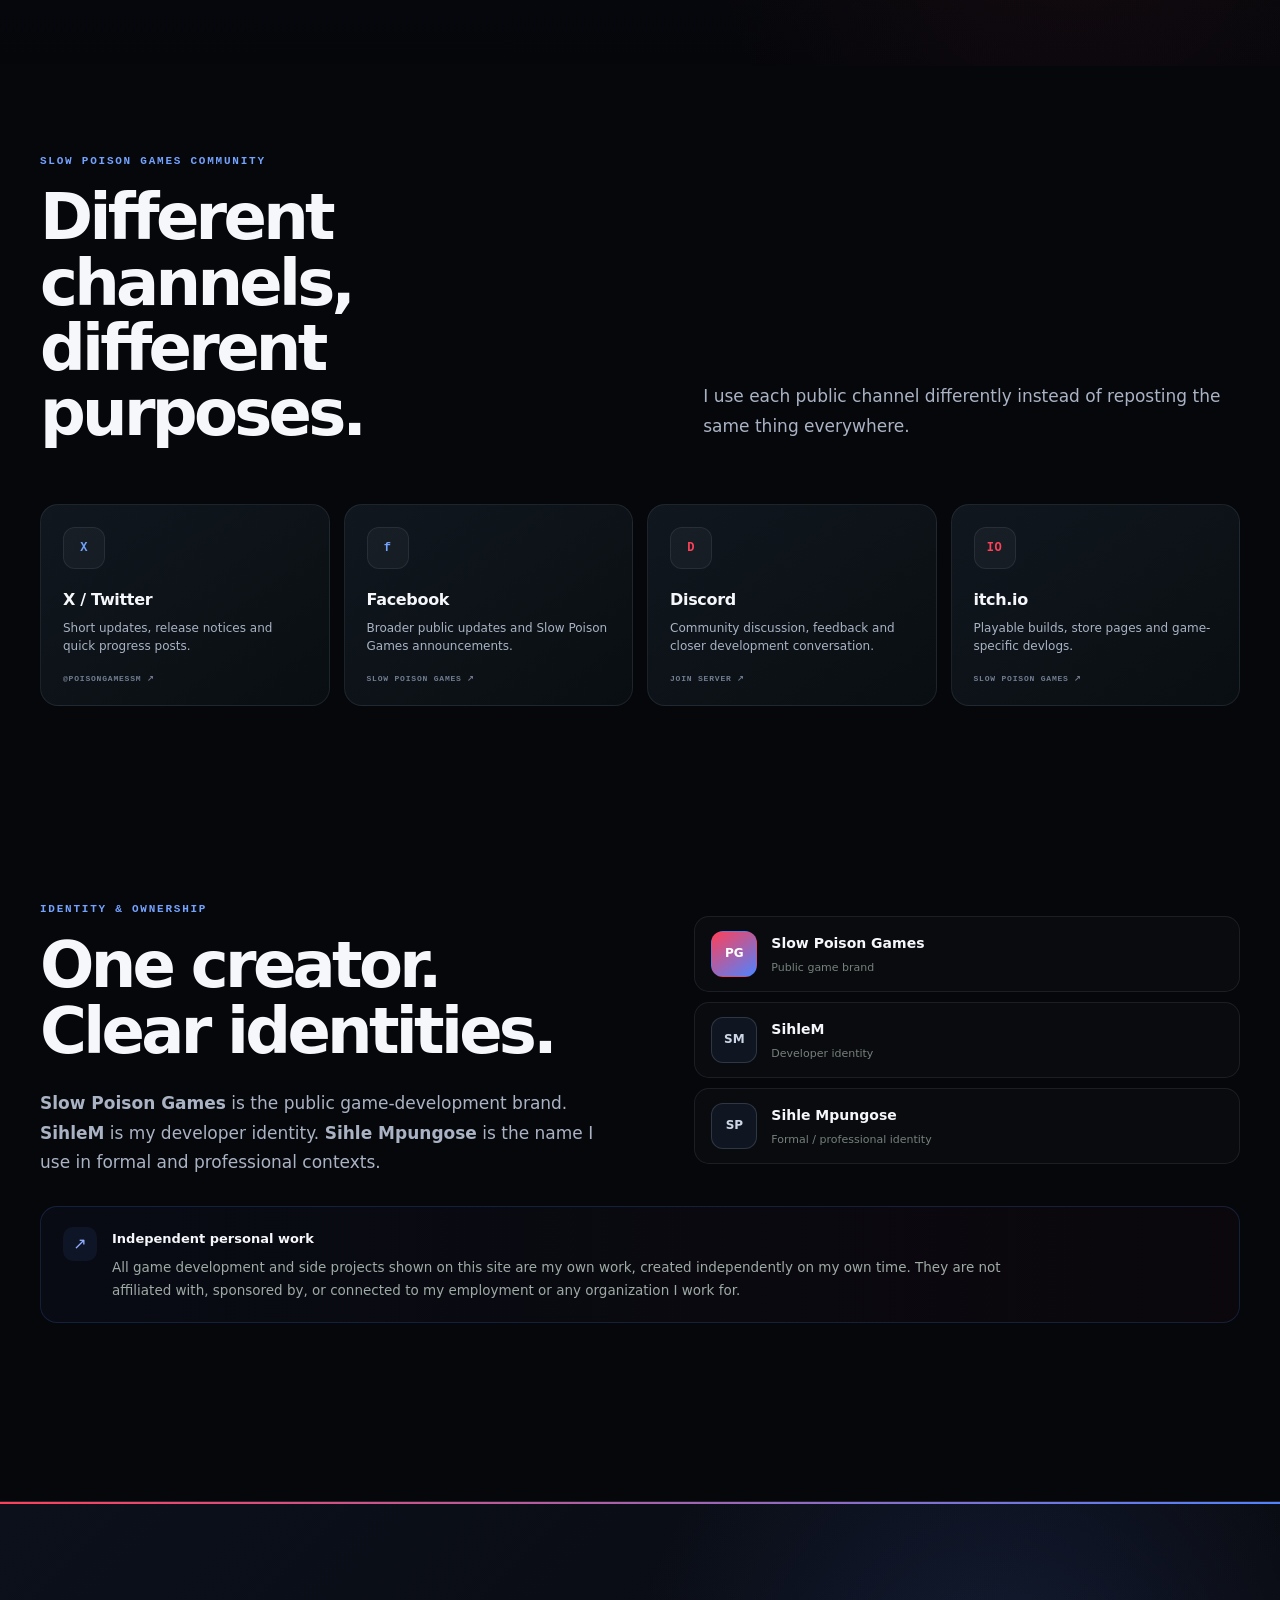
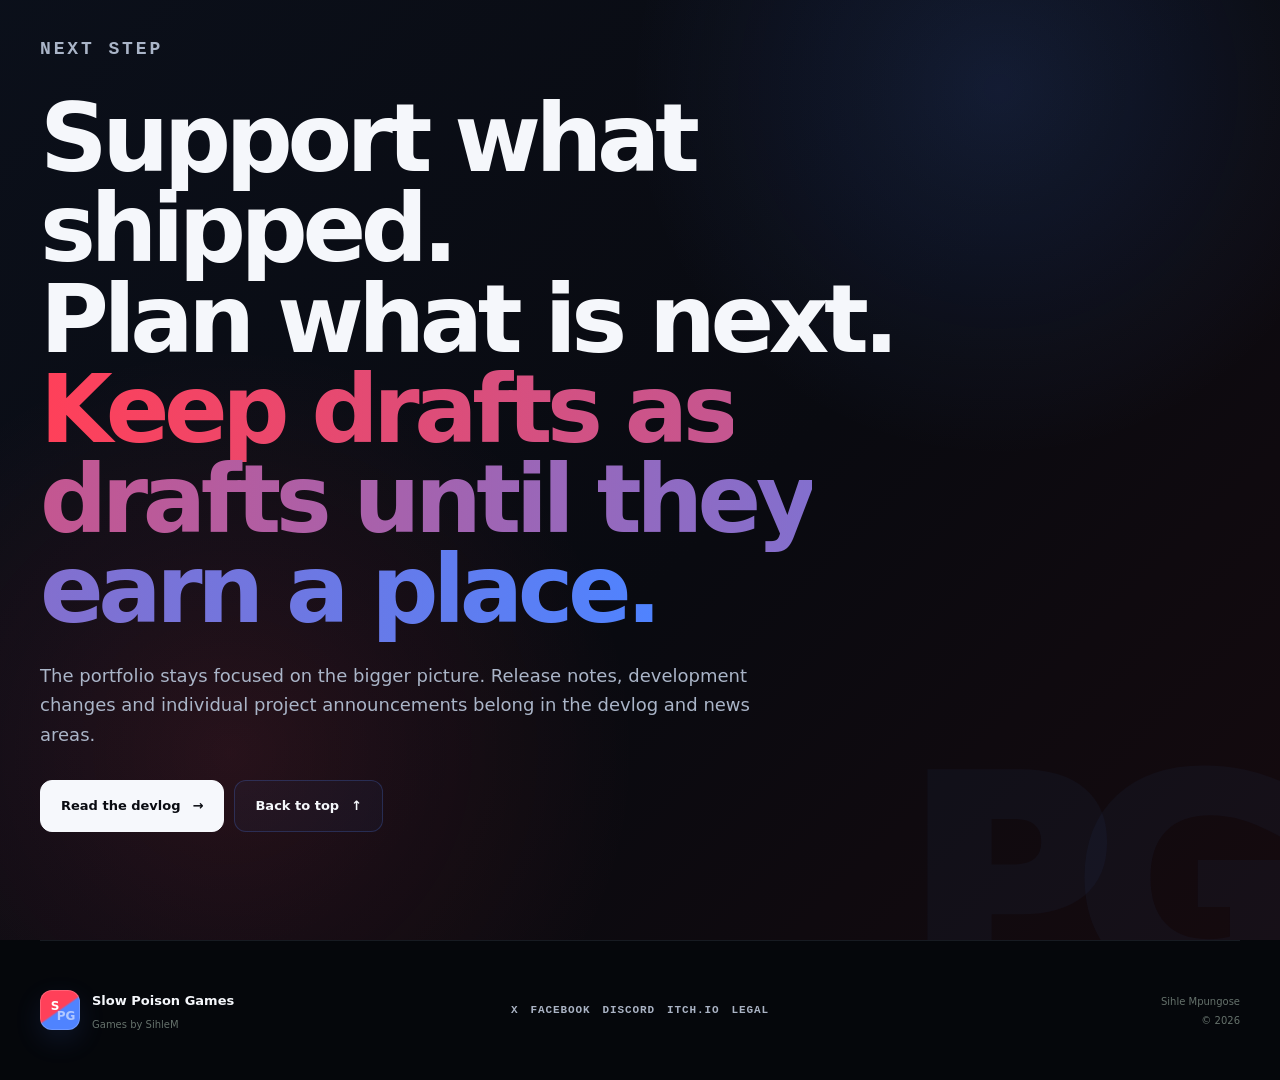
==== commit 459bc8b3: "Finish Slow Poison Games visual rebrand in index.html" ====
--- a/index.html
+++ b/index.html
@@ -17,7 +17,7 @@
 
   <header class="site-header" id="top">
     <a class="brand" href="#top" aria-label="Slow Poison Games — home">
-      <span class="brand-mark" aria-hidden="true"><b>P</b><i>G</i></span>
+      <span class="brand-mark" aria-hidden="true"><b>S</b><i>PG</i></span>
       <span class="brand-copy"><strong>Slow Poison Games</strong><small>Games by SihleM</small></span>
     </a>
 
@@ -63,7 +63,7 @@
       <div class="hero-showcase reveal" aria-label="How I approach development">
         <div class="showcase-head">
           <span class="window-dots" aria-hidden="true"><i></i><i></i><i></i></span>
-          <small>POISON_GAMES / WORKFLOW</small>
+          <small>SLOW_POISON_GAMES / WORKFLOW</small>
           <span>2026</span>
         </div>
 
@@ -462,7 +462,7 @@
   <footer>
     <div class="section-shell footer-inner">
       <div class="footer-brand">
-        <span class="brand-mark" aria-hidden="true"><b>P</b><i>G</i></span>
+        <span class="brand-mark" aria-hidden="true"><b>S</b><i>PG</i></span>
         <div><strong>Slow Poison Games</strong><p>Games by SihleM</p></div>
       </div>
       <div class="footer-center">
--- a/styles.css
+++ b/styles.css
@@ -124,7 +124,7 @@
 
 @media(prefers-reduced-motion:reduce){html{scroll-behavior:auto}.ticker-track,.status-pill span{animation:none}.reveal{opacity:1;transform:none;transition:none}}
 
-/* ===== Poison Games dark / red / blue portfolio theme ===== */
+/* ===== Slow Poison Games dark / red / blue portfolio theme ===== */
 body{
   background:
     radial-gradient(circle at 88% 7%,rgba(255,64,89,.055),transparent 22%),
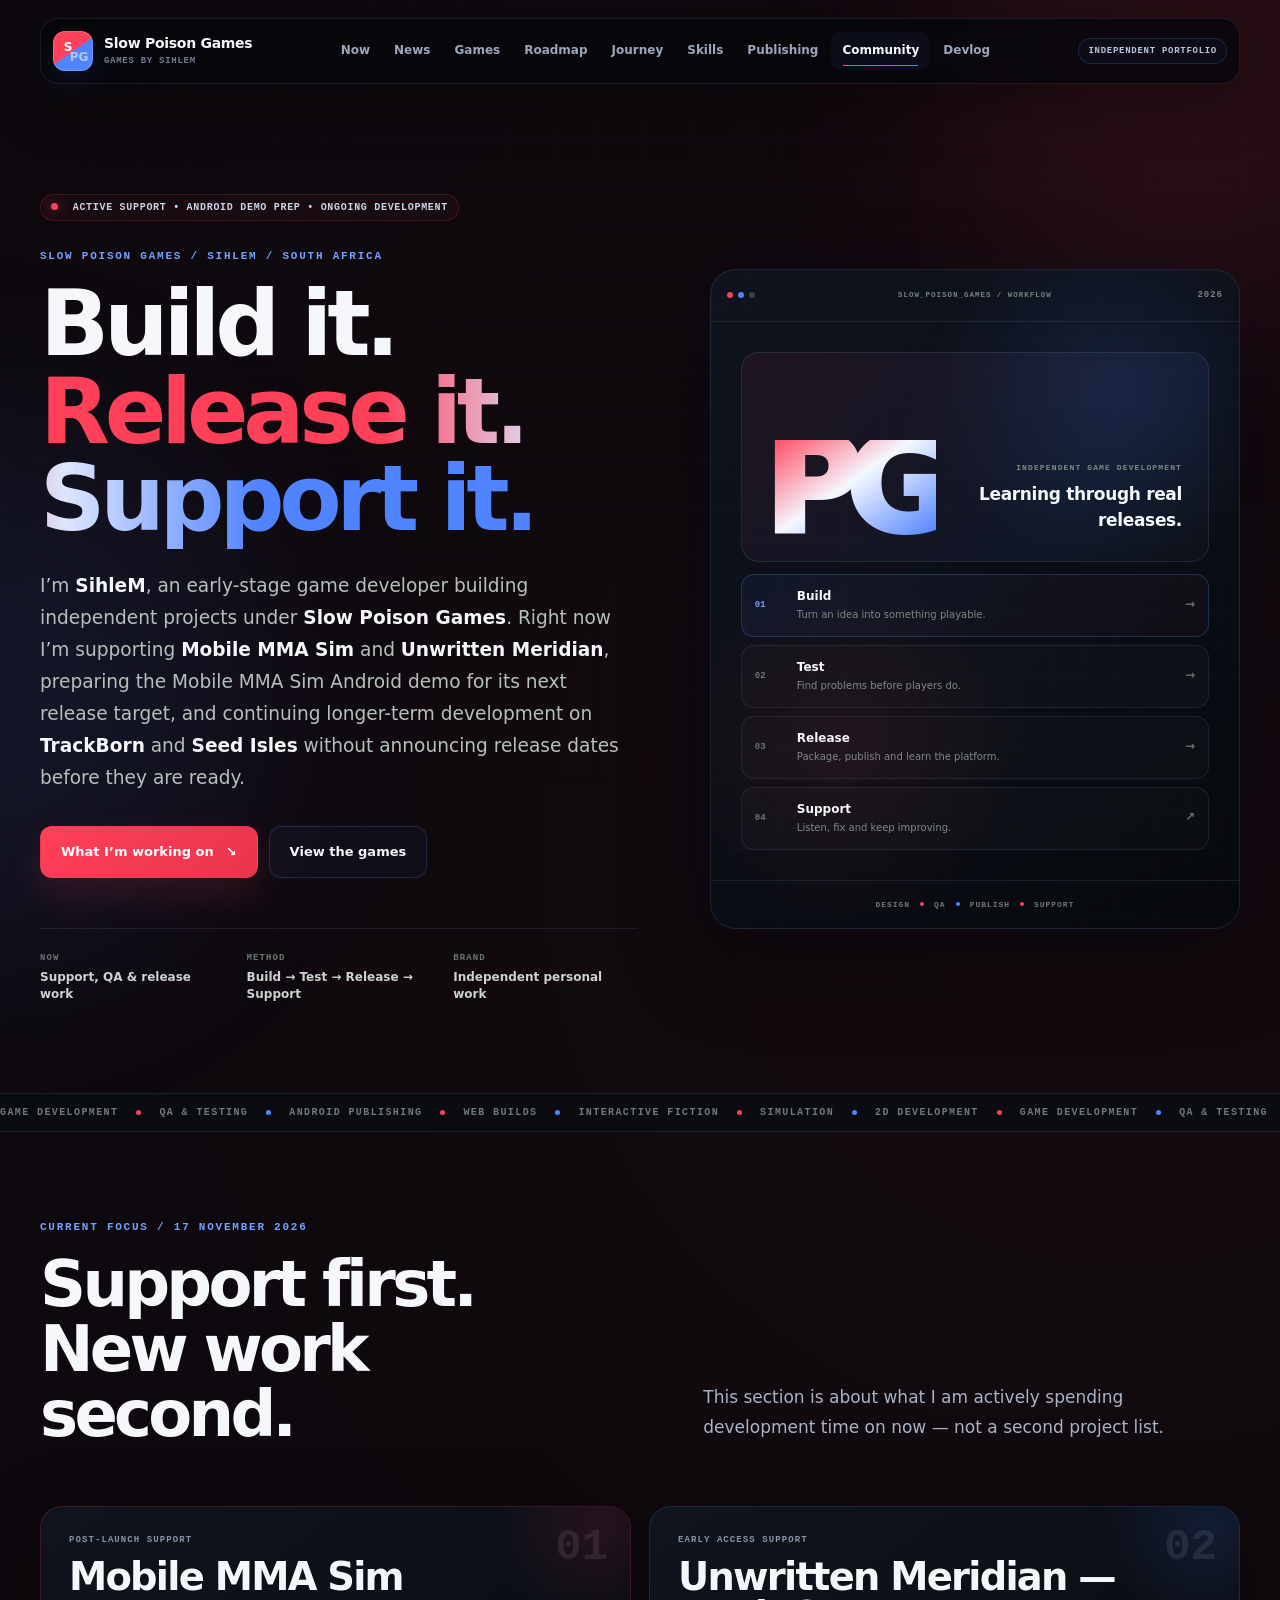
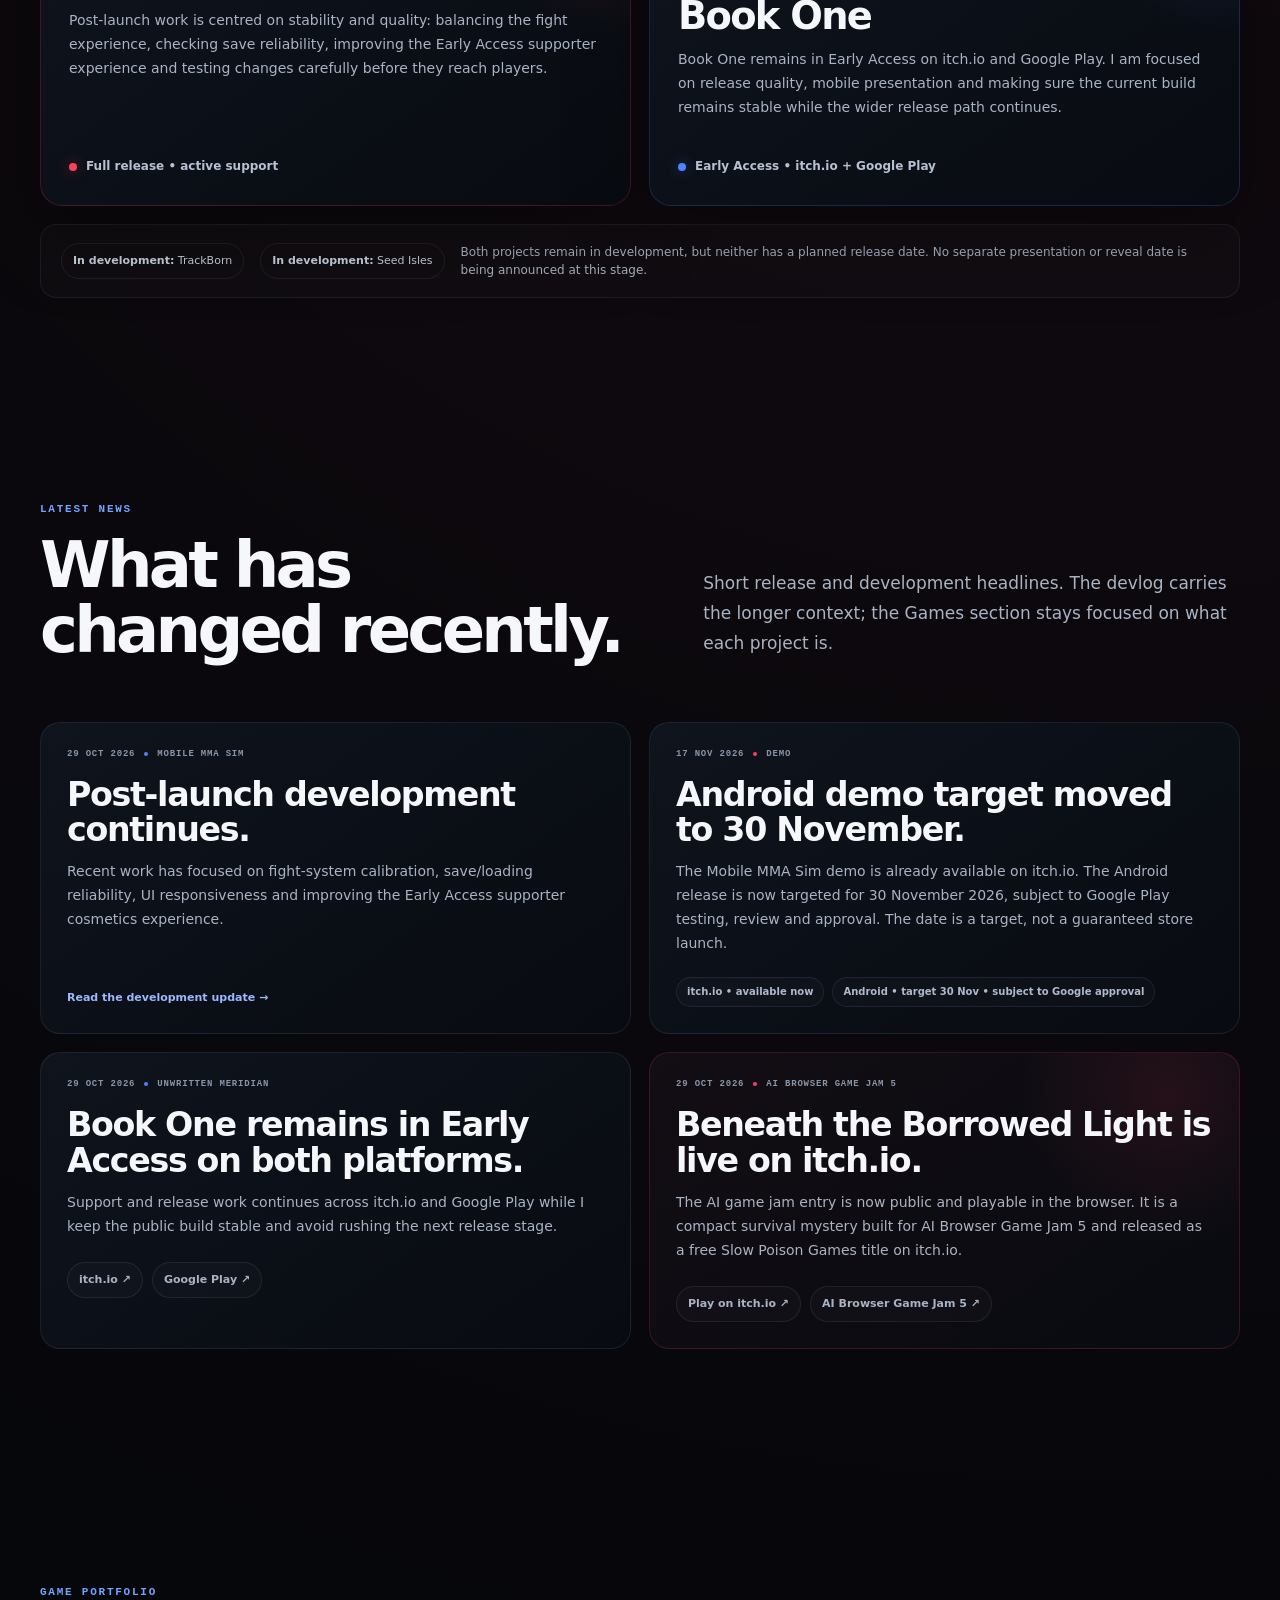
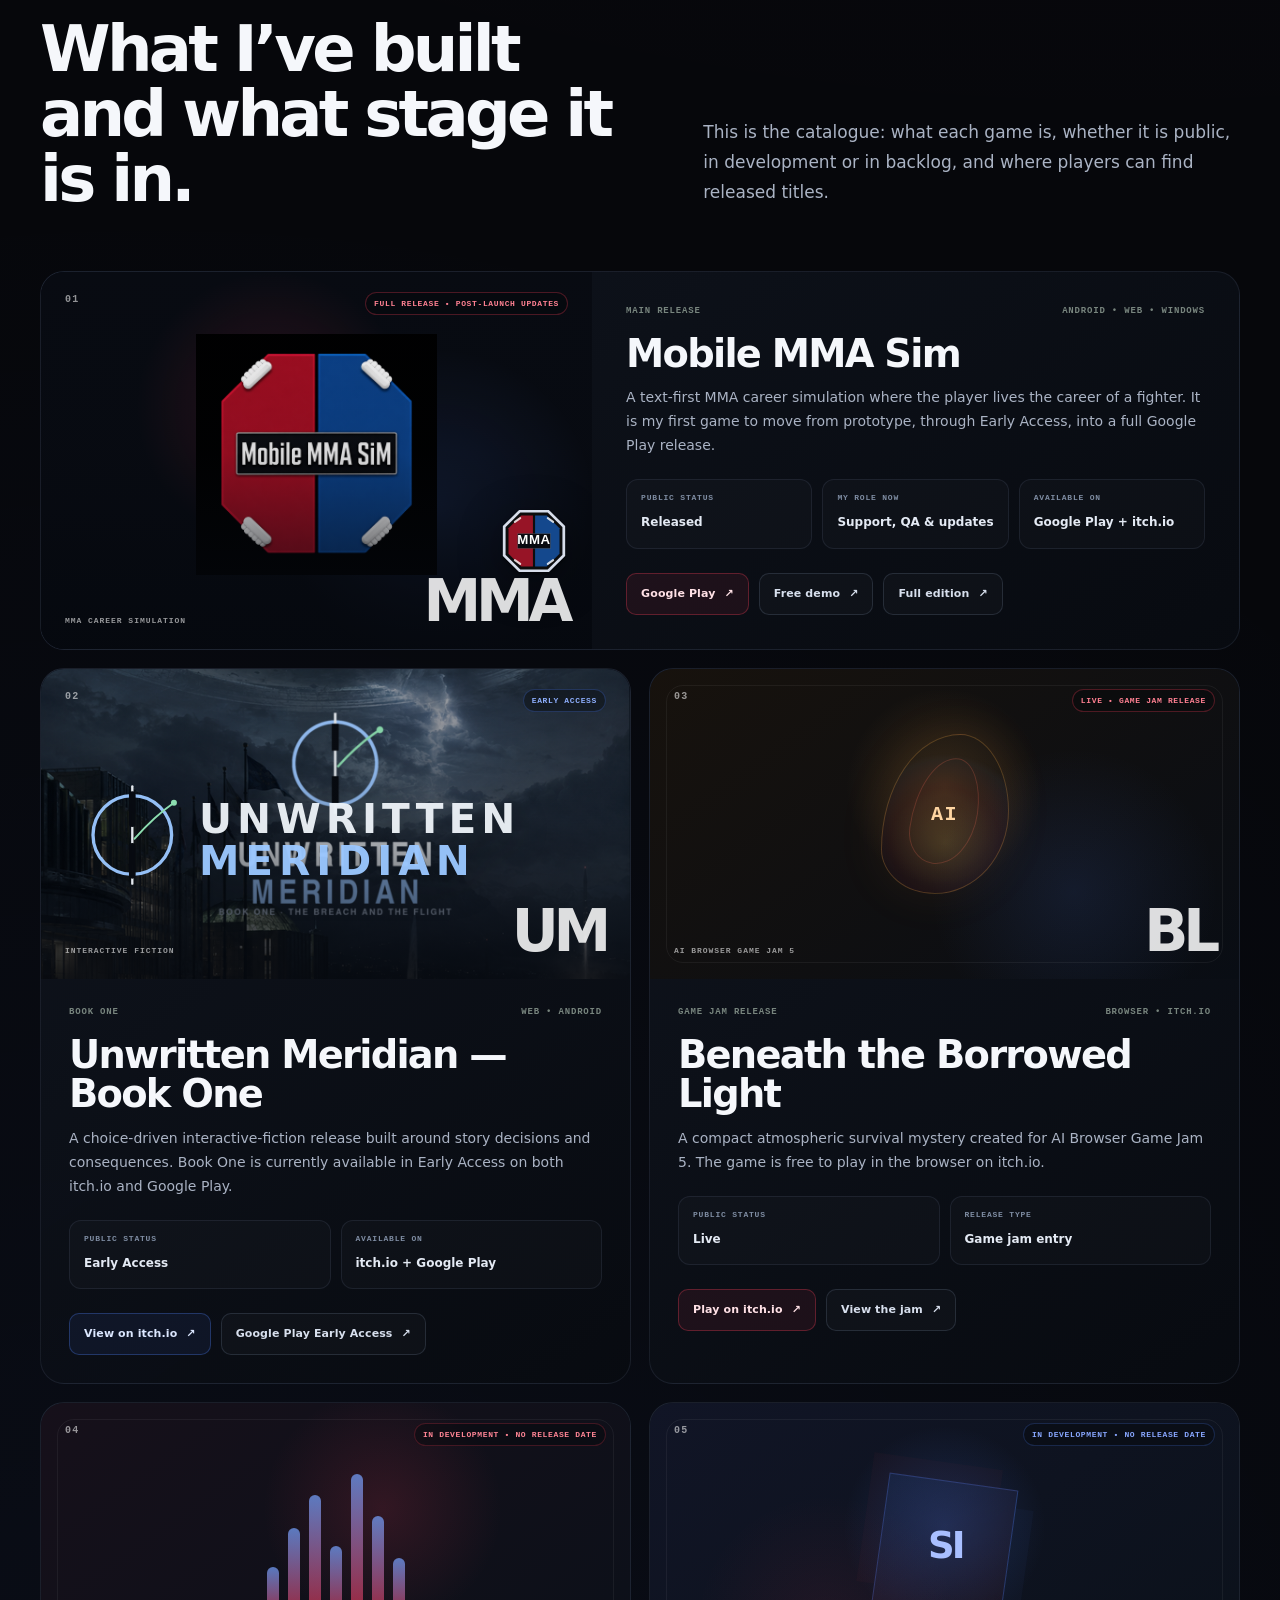
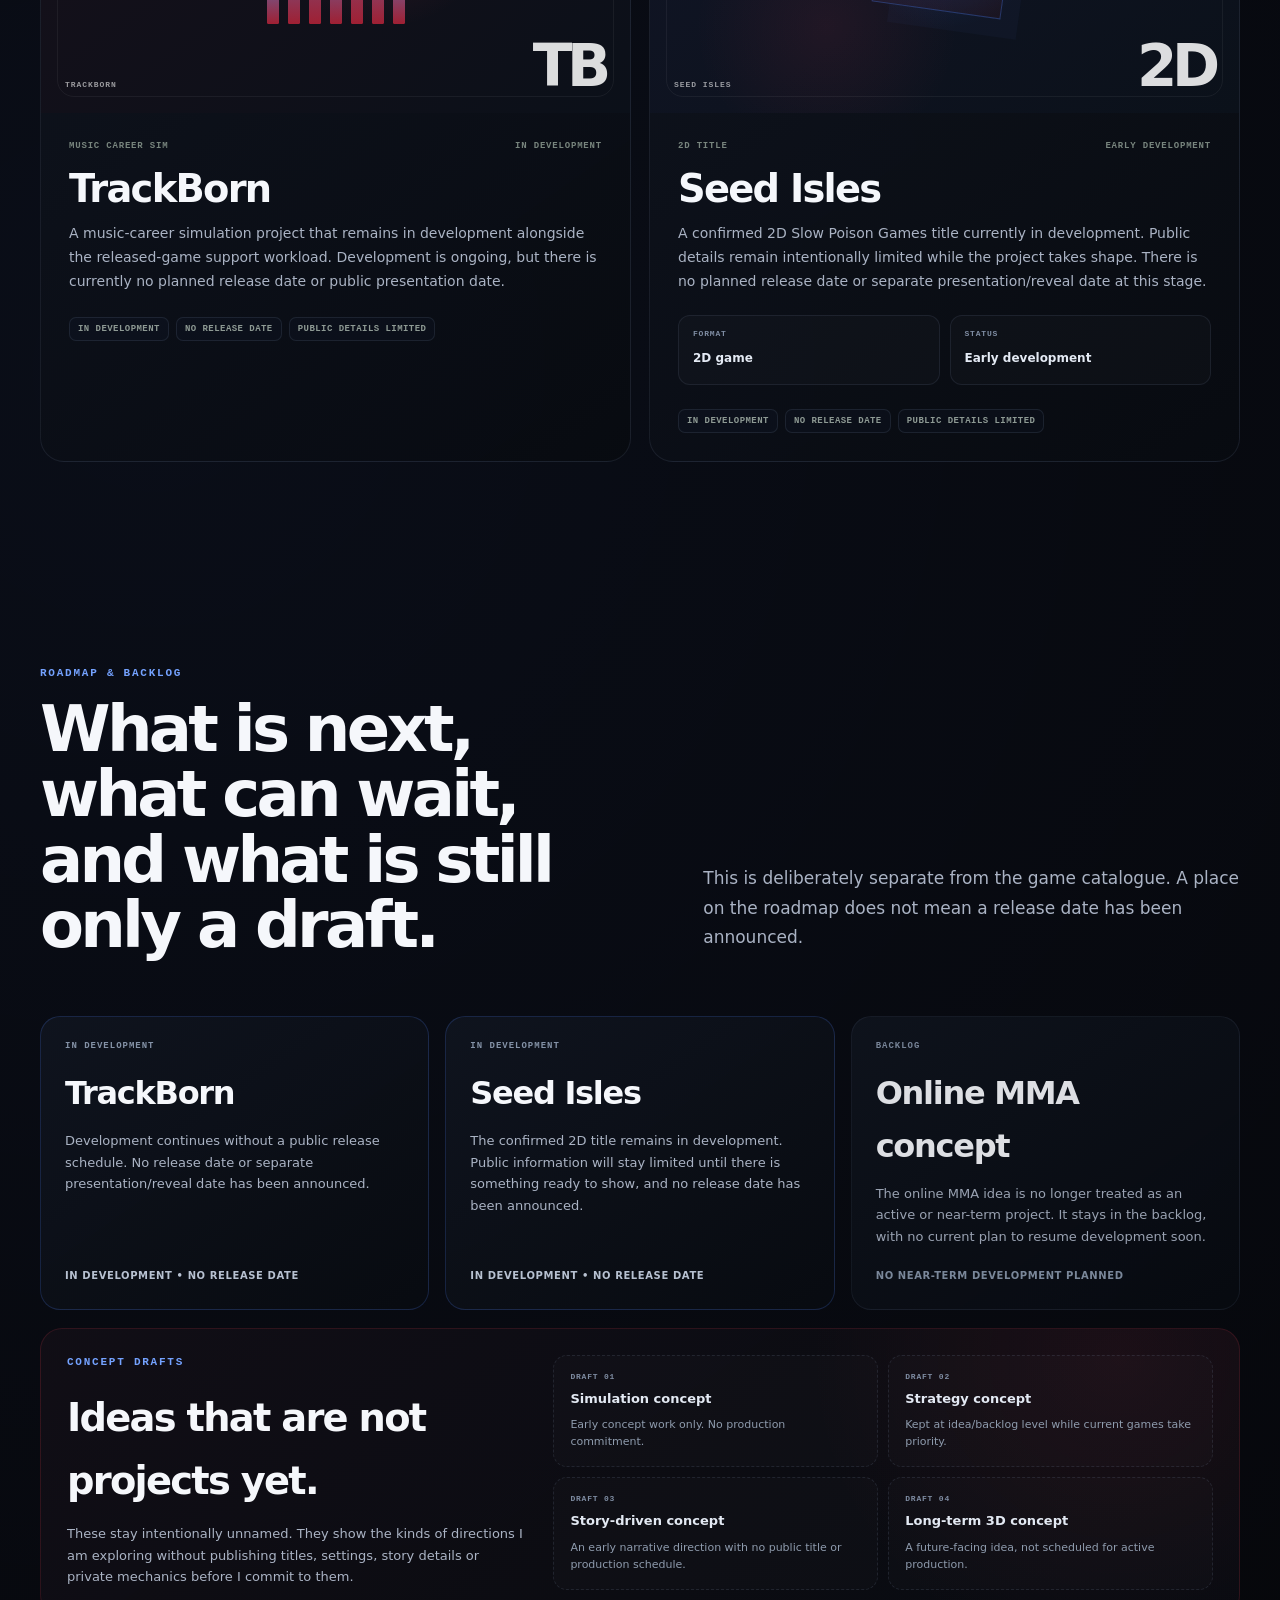
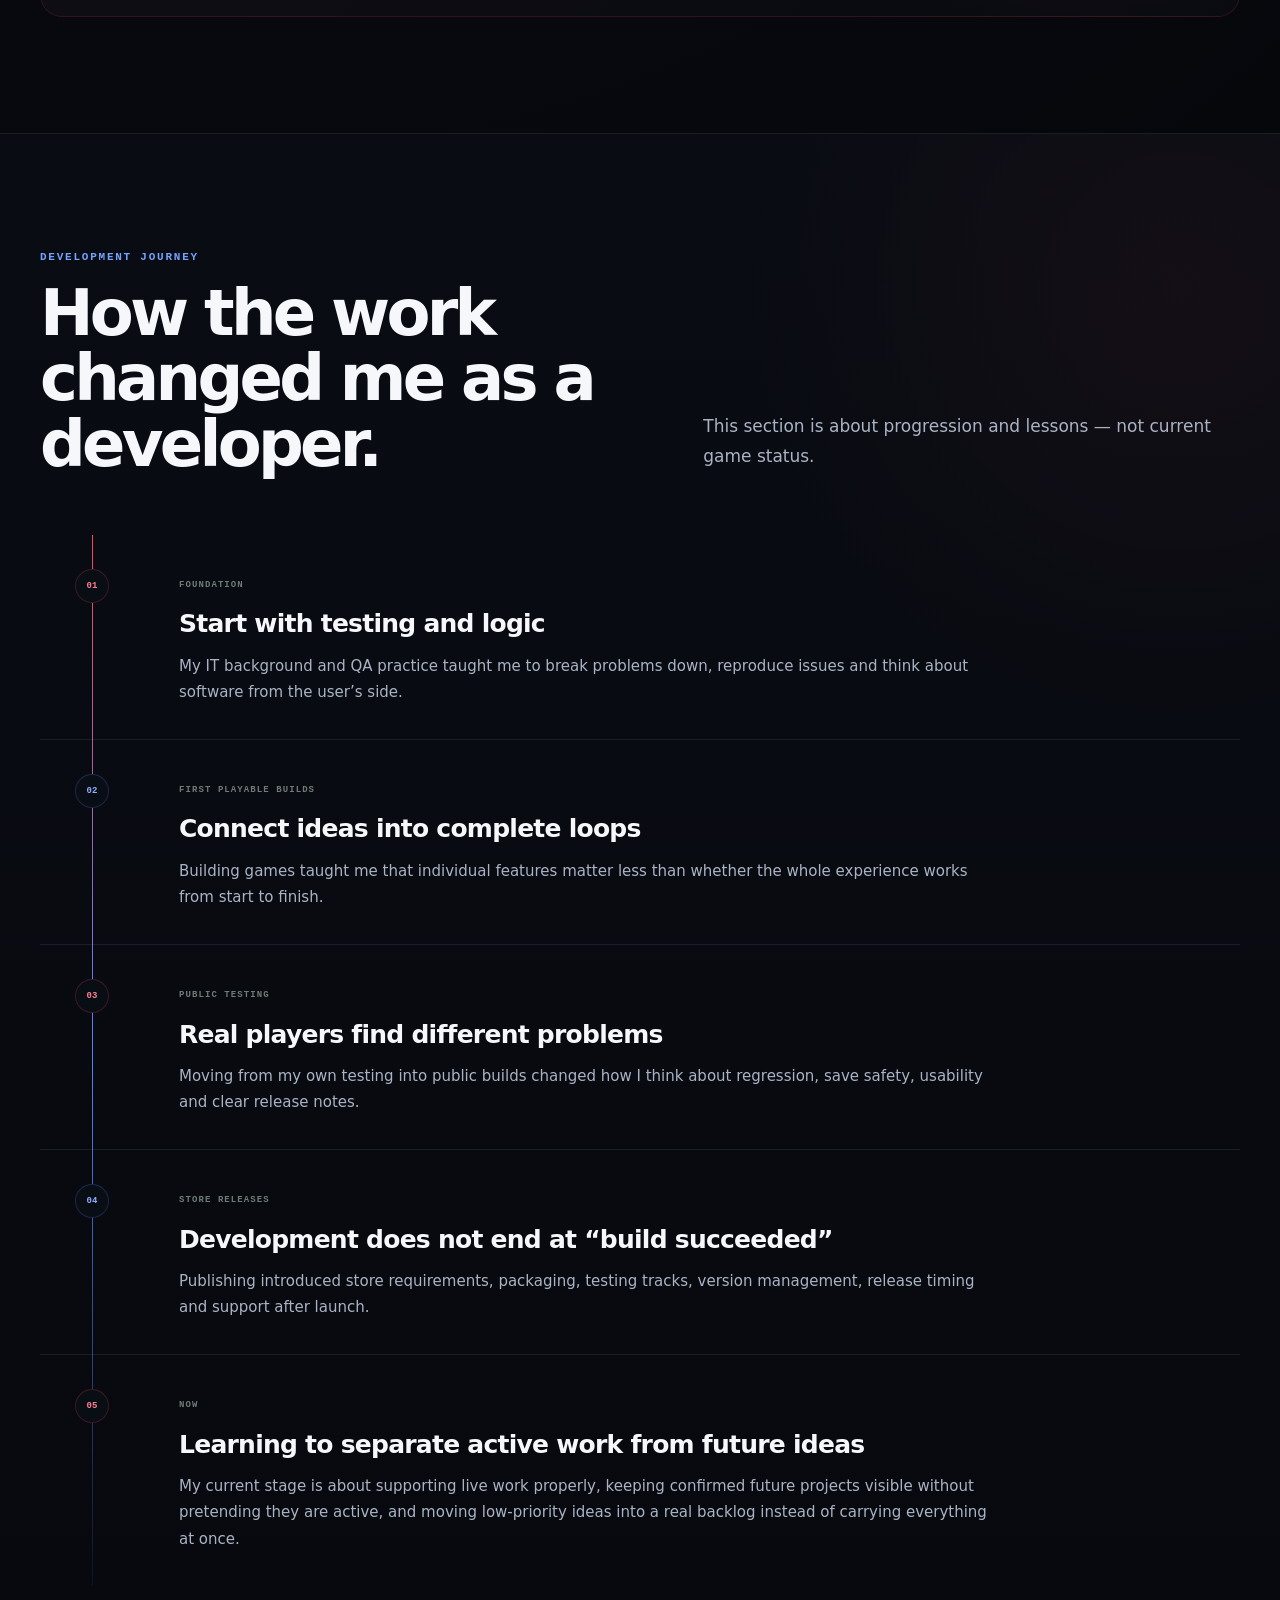
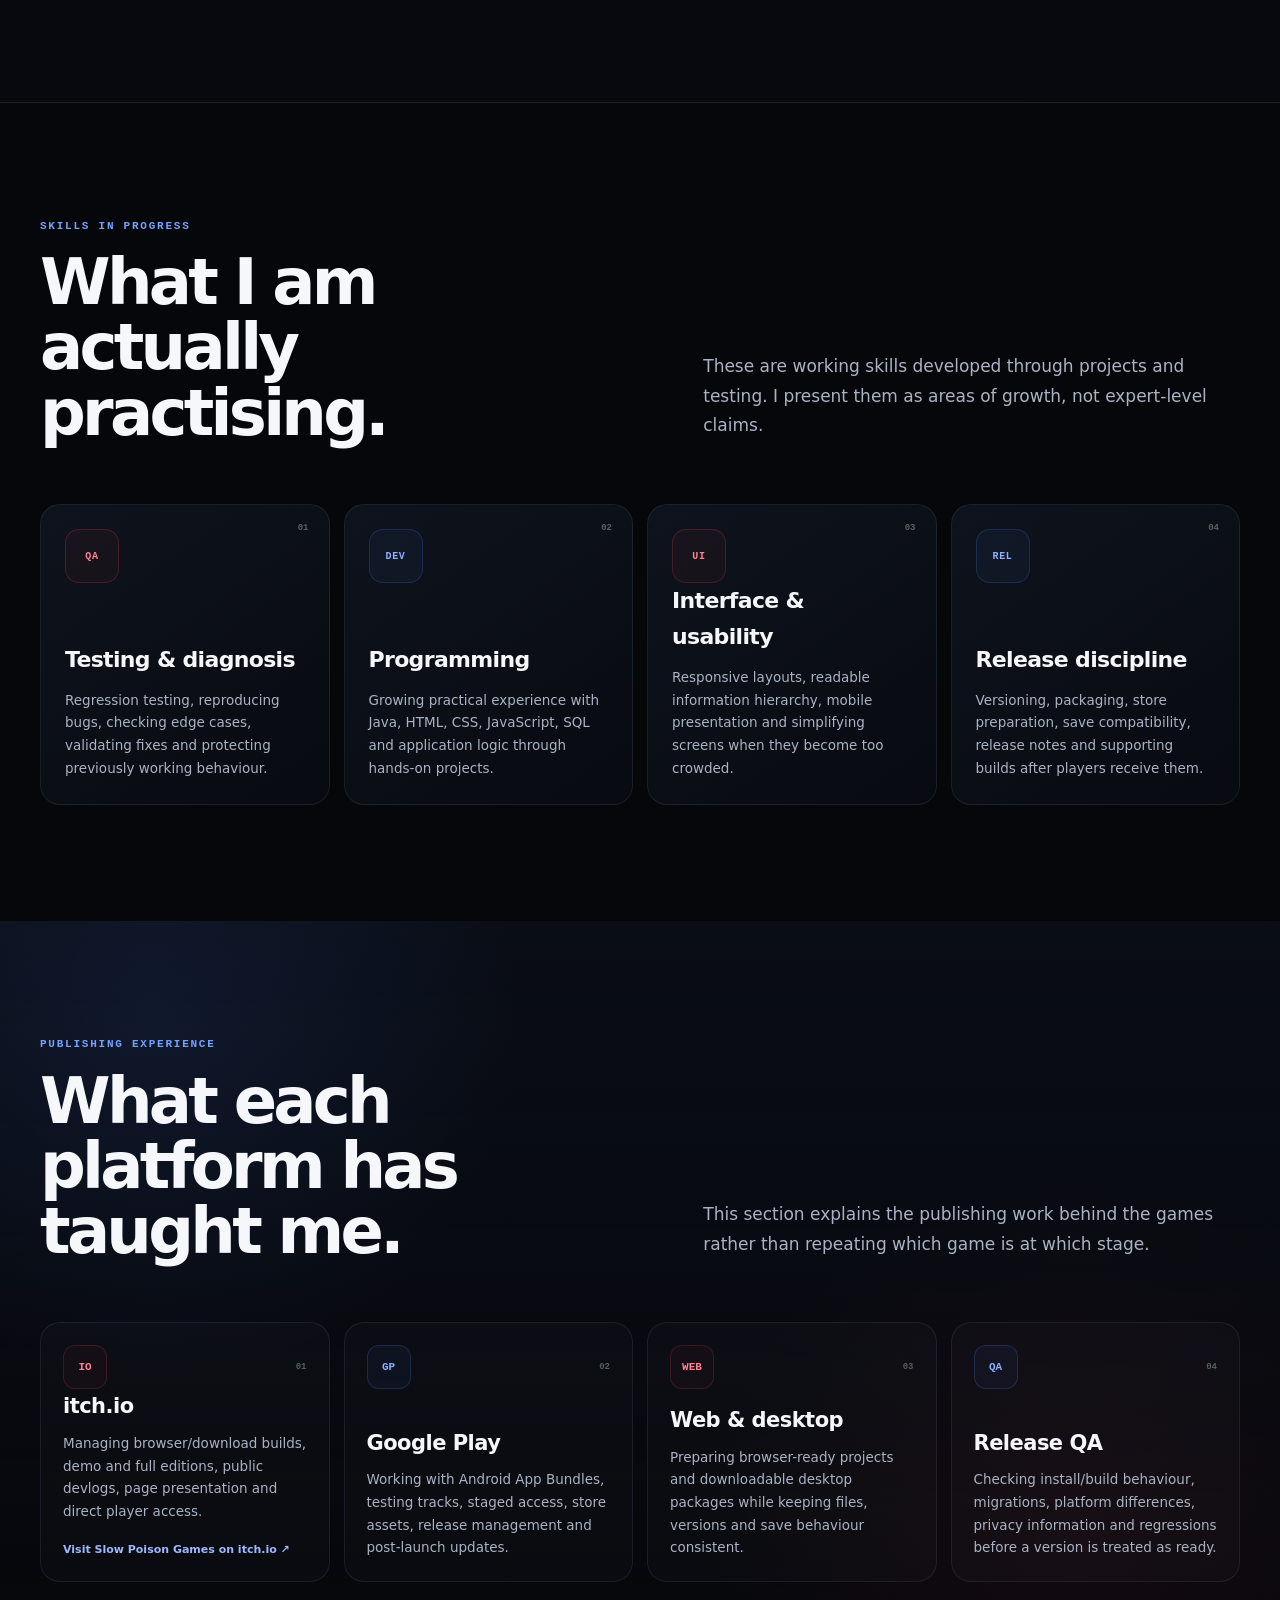
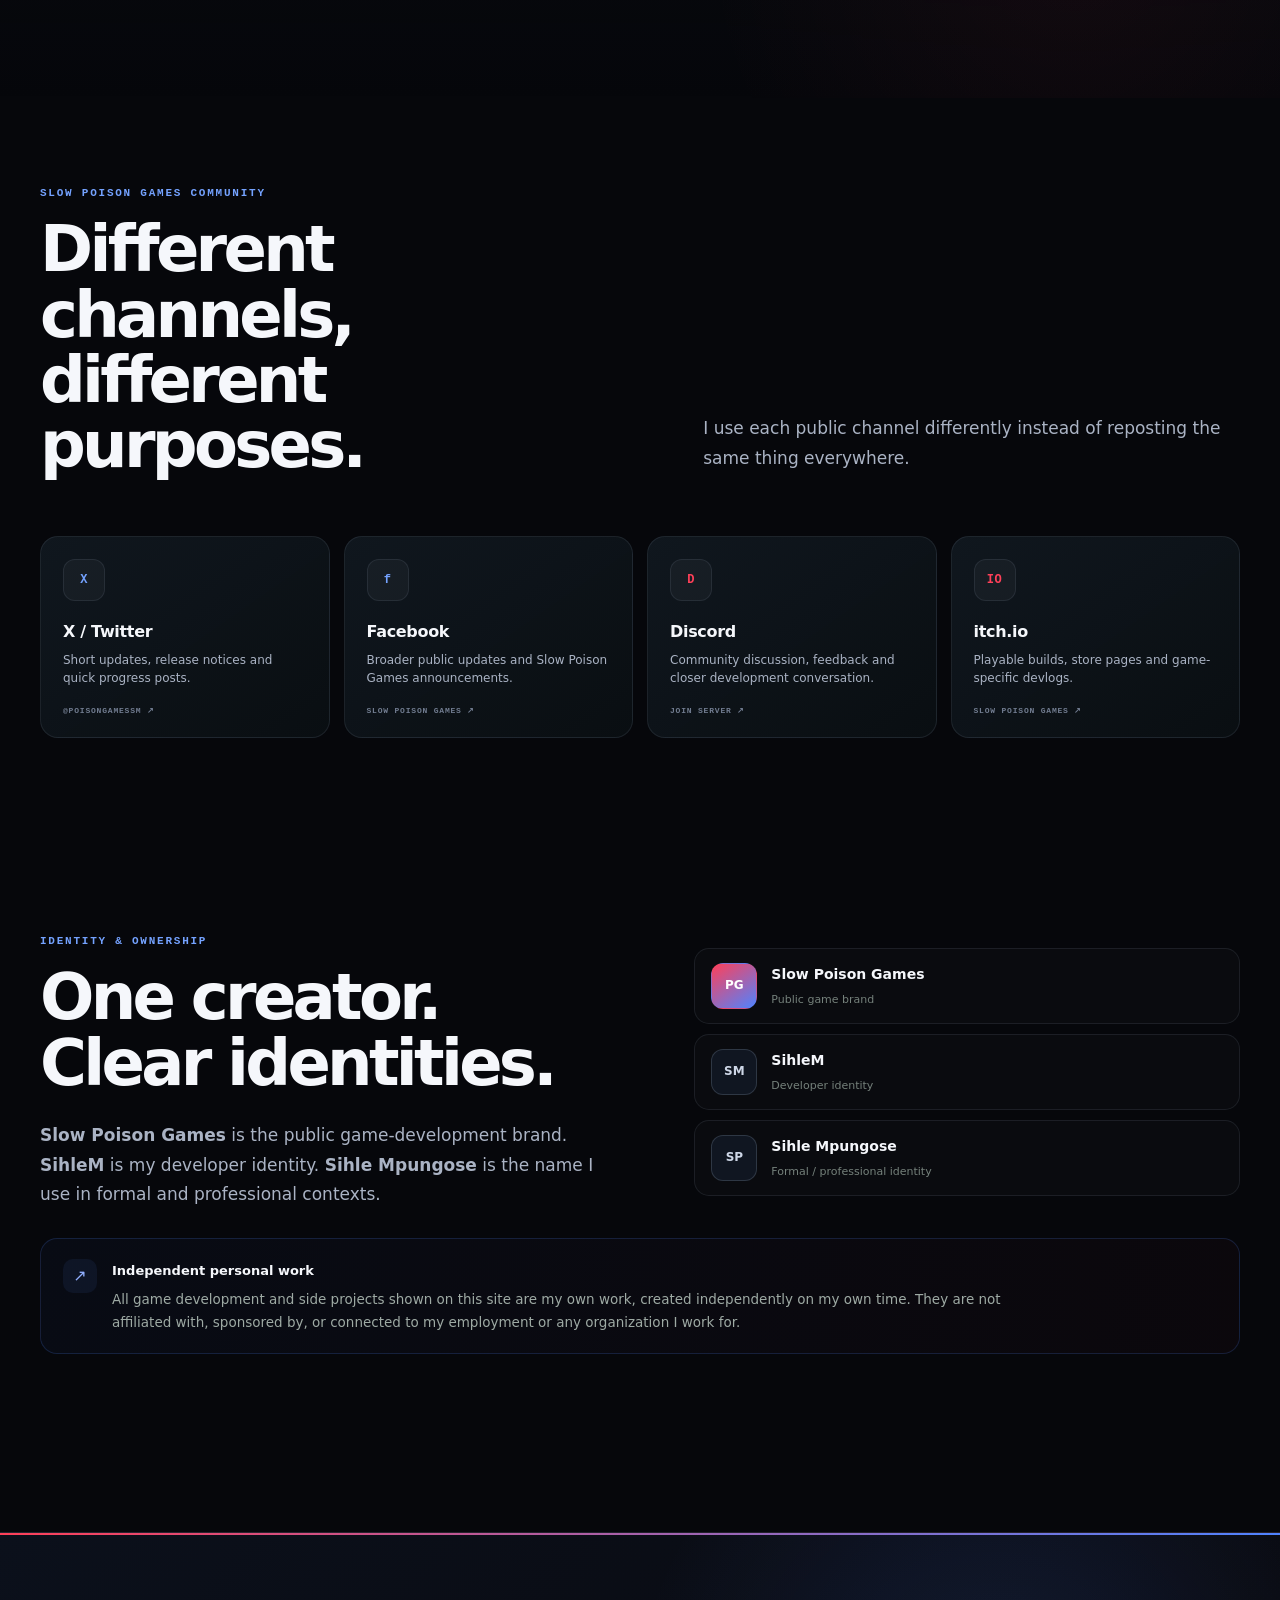
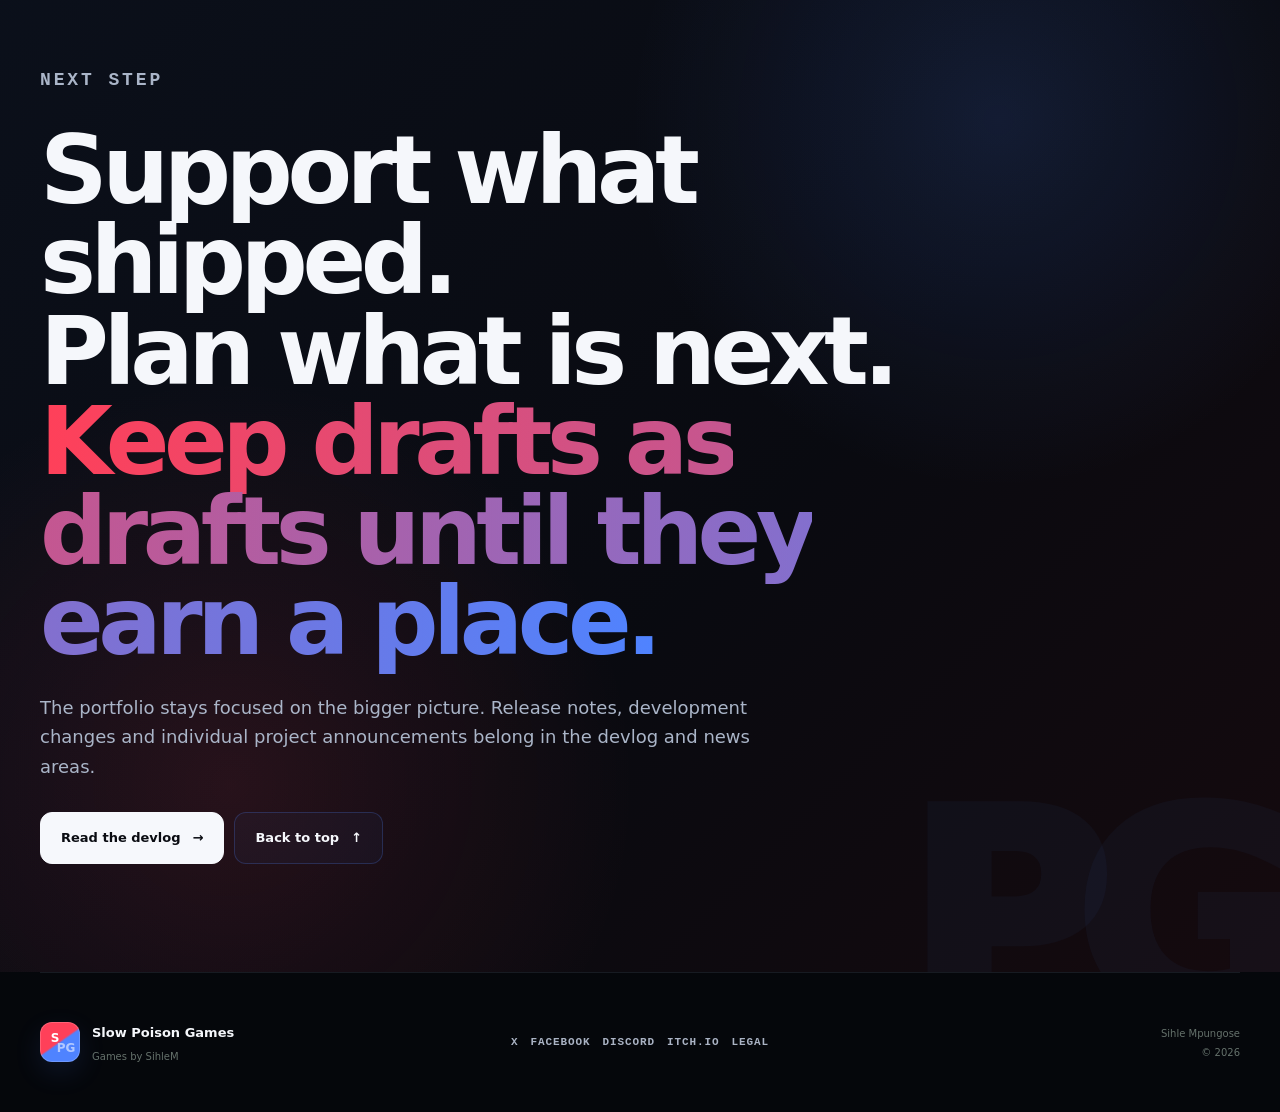
==== commit 014488d5: "Update game statuses and Android demo target" ====
--- a/index.html
+++ b/index.html
@@ -43,10 +43,10 @@
   <main>
     <section class="hero section-shell" aria-labelledby="hero-title">
       <div class="hero-copy reveal">
-        <div class="status-pill"><span></span> Active support • new updates • game jam season</div>
+        <div class="status-pill"><span></span> Active support • Android demo prep • ongoing development</div>
         <p class="eyebrow">SLOW POISON GAMES / SIHLEM / SOUTH AFRICA</p>
         <h1 id="hero-title">Build it.<br><span>Release it. Support it.</span></h1>
-        <p class="hero-text">I’m <strong>SihleM</strong>, an early-stage game developer building independent projects under <strong>Slow Poison Games</strong>. Right now I’m focused on supporting <strong>Mobile MMA Sim</strong> and <strong>Unwritten Meridian</strong>, preparing upcoming demo work, and using occasional short-form projects to keep learning without pulling attention away from live releases.</p>
+        <p class="hero-text">I’m <strong>SihleM</strong>, an early-stage game developer building independent projects under <strong>Slow Poison Games</strong>. Right now I’m supporting <strong>Mobile MMA Sim</strong> and <strong>Unwritten Meridian</strong>, preparing the Mobile MMA Sim Android demo for its next release target, and continuing longer-term development on <strong>TrackBorn</strong> and <strong>Seed Isles</strong> without announcing release dates before they are ready.</p>
 
         <div class="hero-actions">
           <a class="button primary" href="#focus">What I’m working on <span aria-hidden="true">↘</span></a>
@@ -100,7 +100,7 @@
     <section id="focus" class="section-shell section-pad focus-section">
       <div class="section-intro reveal">
         <div>
-          <p class="eyebrow">CURRENT FOCUS / 30 OCTOBER 2026</p>
+          <p class="eyebrow">CURRENT FOCUS / 17 NOVEMBER 2026</p>
           <h2>Support first. New work second.</h2>
         </div>
         <p>This section is about what I am actively spending development time on now — not a second project list.</p>
@@ -129,9 +129,9 @@
       </div>
 
       <div class="paused-strip reveal">
-        <div><strong>Next:</strong> TrackBorn</div>
-        <div><strong>Next:</strong> Seed Isles</div>
-        <p>Neither project is taking active priority right now. Both are confirmed future-development projects that I expect to return to from December 2026 or during 2027.</p>
+        <div><strong>In development:</strong> TrackBorn</div>
+        <div><strong>In development:</strong> Seed Isles</div>
+        <p>Both projects remain in development, but neither has a planned release date. No separate presentation or reveal date is being announced at this stage.</p>
       </div>
     </section>
 
@@ -153,12 +153,12 @@
         </article>
 
         <article class="news-card reveal">
-          <div class="news-meta"><span>29 OCT 2026</span><i></i><span>DEMO</span></div>
-          <h3>Mobile MMA Sim demo moves toward release testing.</h3>
-          <p>The demo build is being prepared around the two-year career limit and release hardening. The itch.io demo is planned first, with Android following later depending on Play Store approval.</p>
+          <div class="news-meta"><span>17 NOV 2026</span><i></i><span>DEMO</span></div>
+          <h3>Android demo target moved to 30 November.</h3>
+          <p>The Mobile MMA Sim demo is already available on itch.io. The Android release is now targeted for 30 November 2026, subject to Google Play testing, review and approval. The date is a target, not a guaranteed store launch.</p>
           <div class="news-status-row">
-            <span>itch.io • planned 7 Nov</span>
-            <span>Android • planned 15–20 Nov</span>
+            <span>itch.io • available now</span>
+            <span>Android • target 30 Nov • subject to Google approval</span>
           </div>
         </article>
 
@@ -190,7 +190,7 @@
           <p class="eyebrow">GAME PORTFOLIO</p>
           <h2>What I’ve built and what stage it is in.</h2>
         </div>
-        <p>This is the catalogue: what each game is, whether it is public, paused or still in development, and where players can find it.</p>
+        <p>This is the catalogue: what each game is, whether it is public, in development or in backlog, and where players can find released titles.</p>
       </div>
 
       <div class="project-stack">
@@ -268,34 +268,34 @@
           <article class="project-card reveal">
             <div class="project-visual visual-music">
               <span class="project-number">04</span>
-              <span class="project-status warm">Paused • planned return</span>
+              <span class="project-status warm">In development • no release date</span>
               <div class="music-bars" aria-hidden="true"><i></i><i></i><i></i><i></i><i></i><i></i><i></i></div>
               <div class="visual-caption"><small>TRACKBORN</small><strong>TB</strong></div>
             </div>
             <div class="project-content compact">
-              <div class="project-kicker"><span>MUSIC CAREER SIM</span><span>Future development</span></div>
+              <div class="project-kicker"><span>MUSIC CAREER SIM</span><span>In development</span></div>
               <h3>TrackBorn</h3>
-              <p class="project-summary">A music-career simulation project currently paused while released games receive support. TrackBorn is one of the projects I am committed to continuing, with development expected to resume from December 2026 or during 2027.</p>
-              <div class="tag-row"><span>Paused now</span><span>Planned return</span><span>No release date yet</span></div>
+              <p class="project-summary">A music-career simulation project that remains in development alongside the released-game support workload. Development is ongoing, but there is currently no planned release date or public presentation date.</p>
+              <div class="tag-row"><span>In development</span><span>No release date</span><span>Public details limited</span></div>
             </div>
           </article>
 
           <article class="project-card reveal">
             <div class="project-visual visual-3d">
               <span class="project-number">05</span>
-              <span class="project-status violet">Early development • future priority</span>
+              <span class="project-status violet">In development • no release date</span>
               <div class="three-d-shape" aria-hidden="true"><span>SI</span></div>
               <div class="visual-caption"><small>SEED ISLES</small><strong>2D</strong></div>
             </div>
             <div class="project-content compact">
               <div class="project-kicker"><span>2D TITLE</span><span>Early development</span></div>
               <h3>Seed Isles</h3>
-              <p class="project-summary">A confirmed 2D Slow Poison Games title in early development. Seed Isles is planned as one of my next longer-term projects, with development expected to continue from December 2026 or during 2027. More details will be shared as the project becomes ready for a proper reveal.</p>
+              <p class="project-summary">A confirmed 2D Slow Poison Games title currently in development. Public details remain intentionally limited while the project takes shape. There is no planned release date or separate presentation/reveal date at this stage.</p>
               <div class="project-facts compact-facts">
                 <div><small>FORMAT</small><strong>2D game</strong></div>
                 <div><small>STATUS</small><strong>Early development</strong></div>
               </div>
-              <div class="tag-row"><span>Confirmed title</span><span>Future development</span></div>
+              <div class="tag-row"><span>In development</span><span>No release date</span><span>Public details limited</span></div>
             </div>
           </article>
         </div>
@@ -313,17 +313,17 @@
 
       <div class="roadmap-grid">
         <article class="roadmap-card confirmed reveal">
-          <small>CONFIRMED FUTURE DEVELOPMENT</small>
+          <small>IN DEVELOPMENT</small>
           <h3>TrackBorn</h3>
-          <p>Paused while current releases receive support, but planned to return to active development from December 2026 or during 2027.</p>
-          <span>Planned return • timing flexible</span>
+          <p>Development continues without a public release schedule. No release date or separate presentation/reveal date has been announced.</p>
+          <span>In development • no release date</span>
         </article>
 
         <article class="roadmap-card confirmed reveal">
-          <small>CONFIRMED FUTURE DEVELOPMENT</small>
+          <small>IN DEVELOPMENT</small>
           <h3>Seed Isles</h3>
-          <p>The 2D title is confirmed as a continuing project. Its next development phase is expected from December 2026 or during 2027.</p>
-          <span>Early development • title confirmed</span>
+          <p>The confirmed 2D title remains in development. Public information will stay limited until there is something ready to show, and no release date has been announced.</p>
+          <span>In development • no release date</span>
         </article>
 
         <article class="roadmap-card backlog reveal">
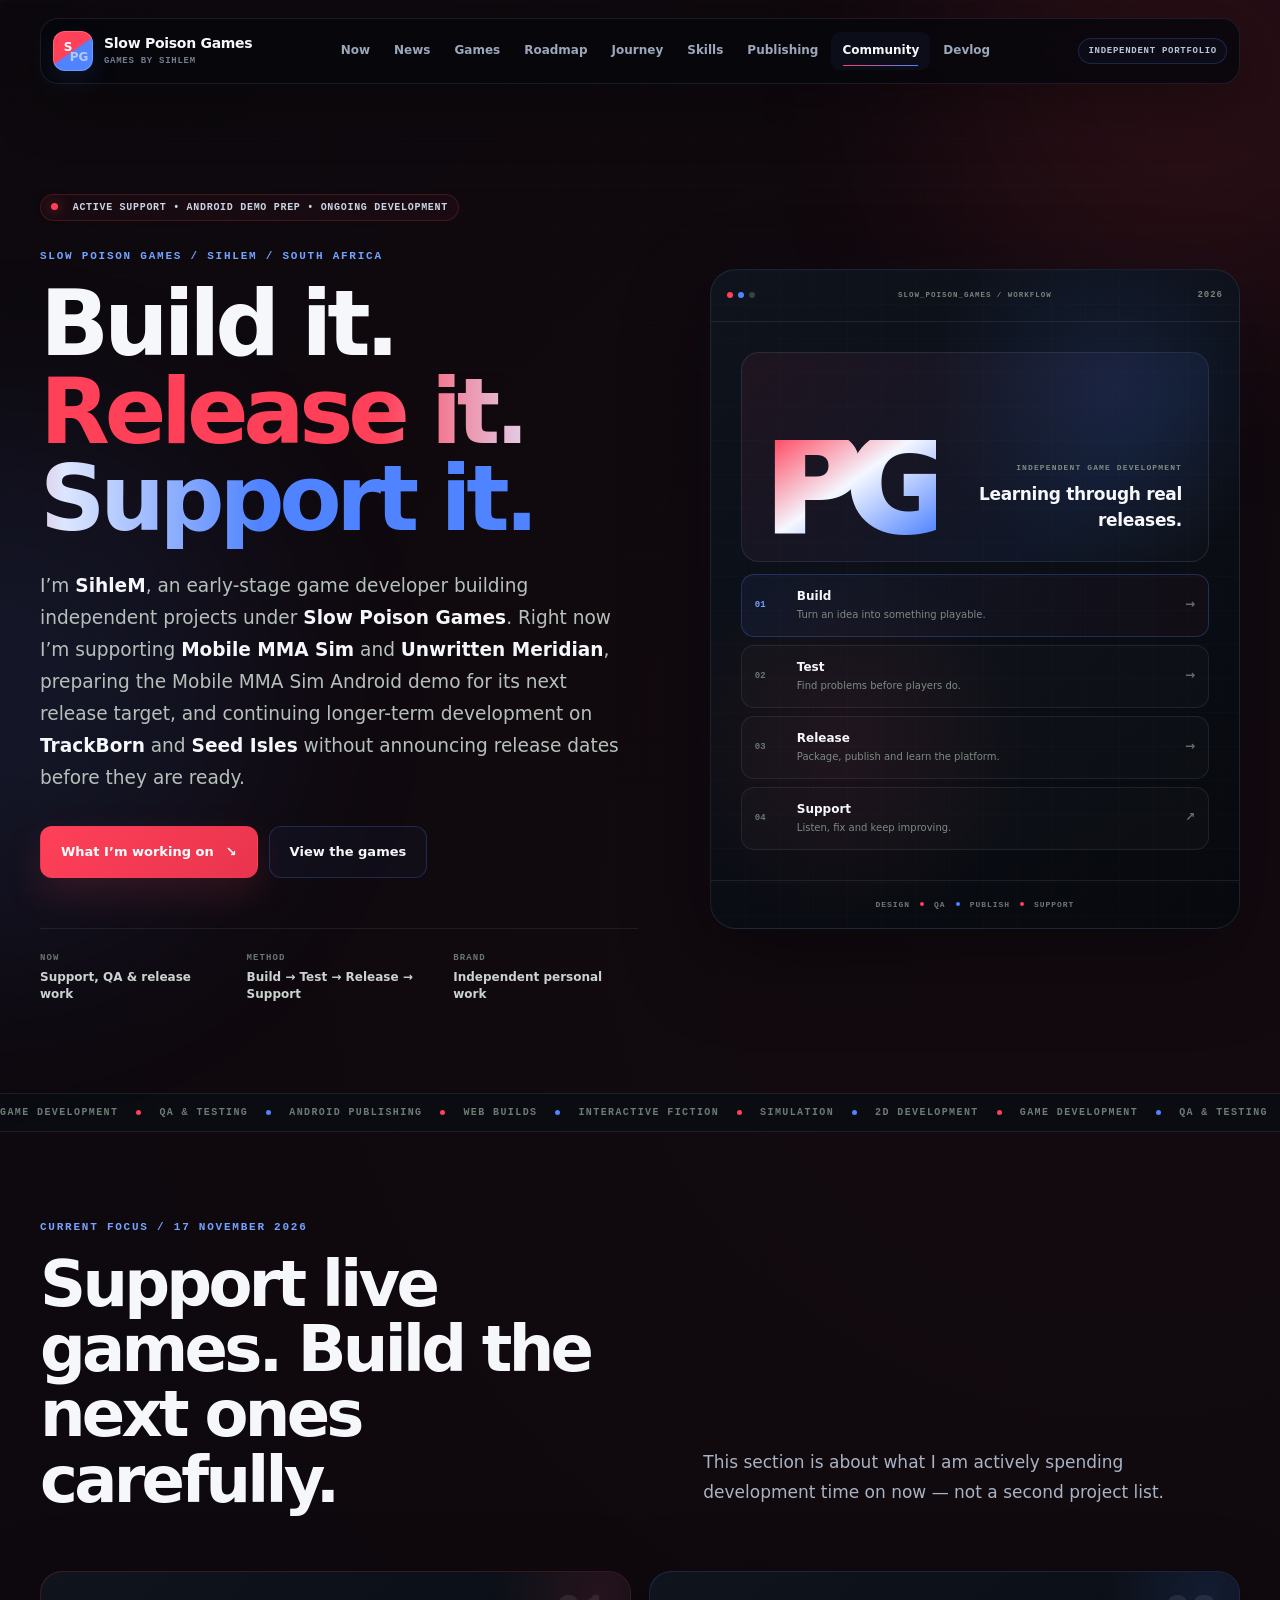
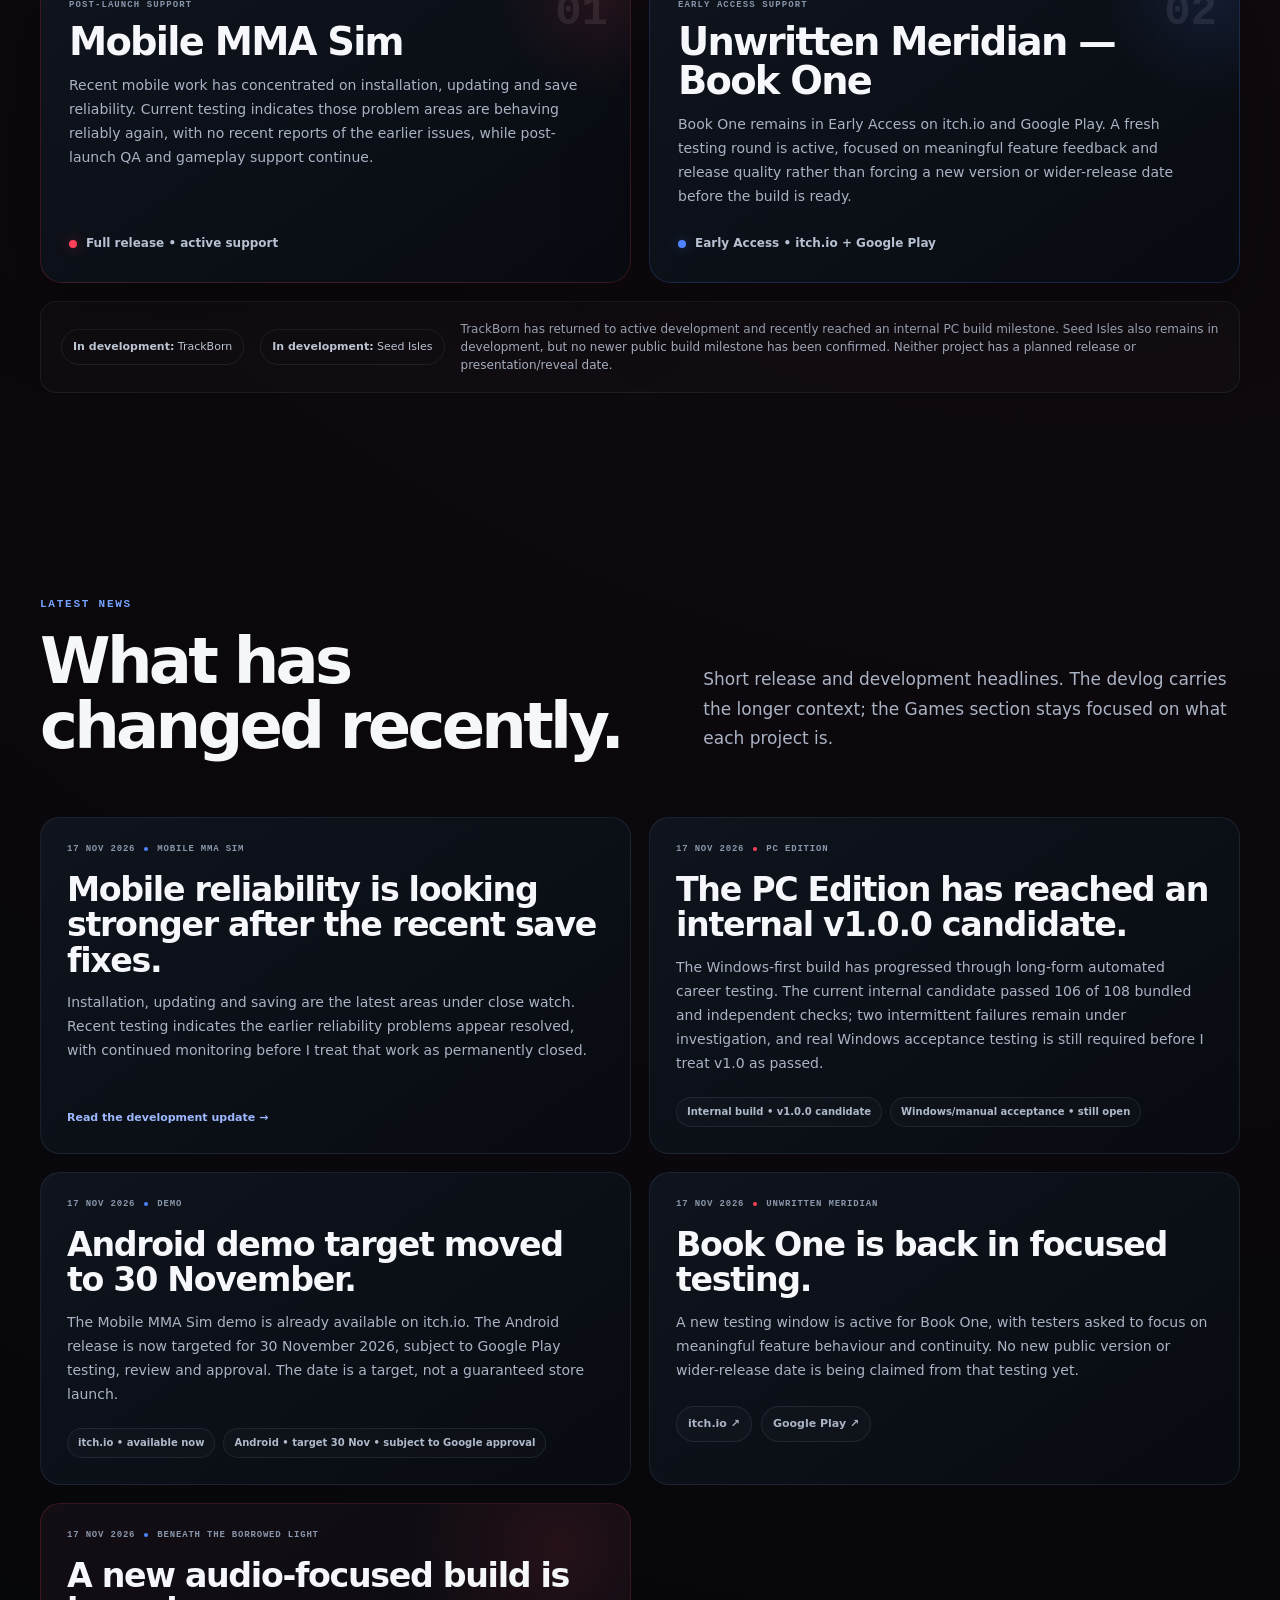
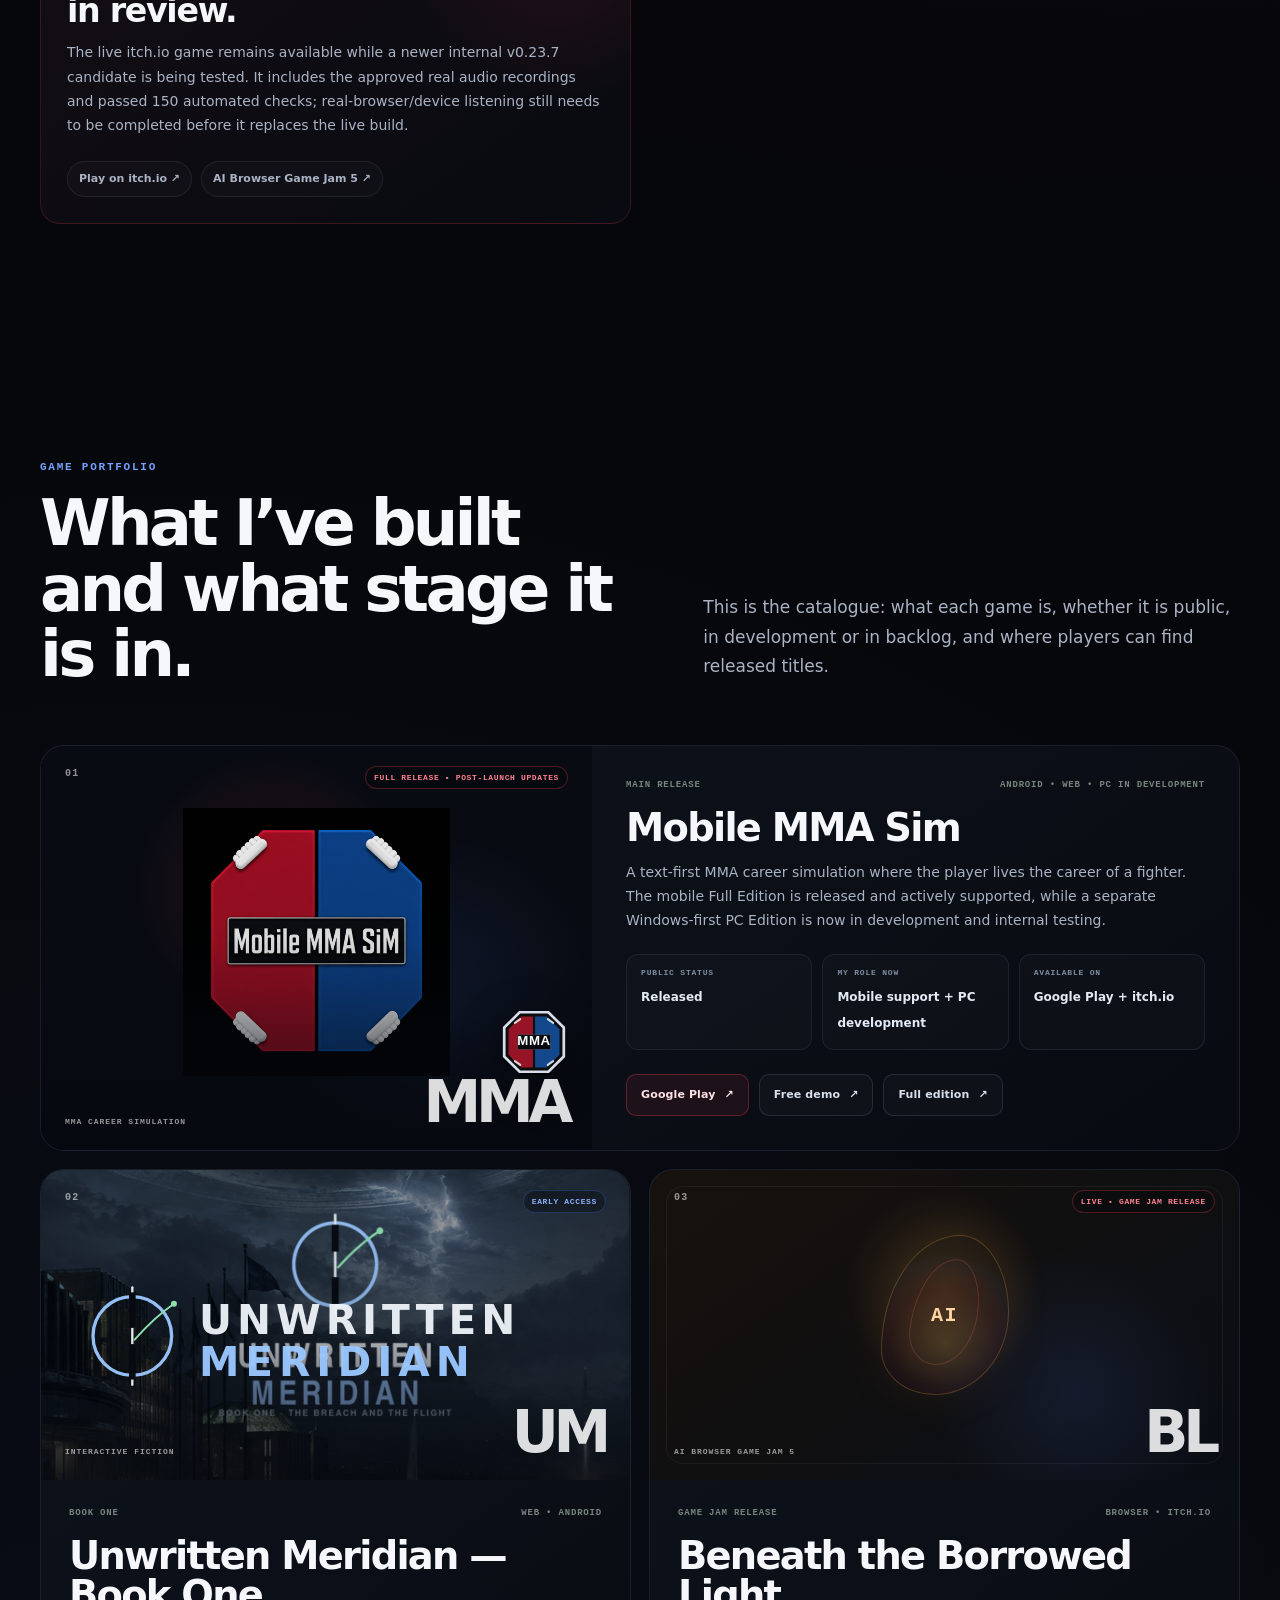
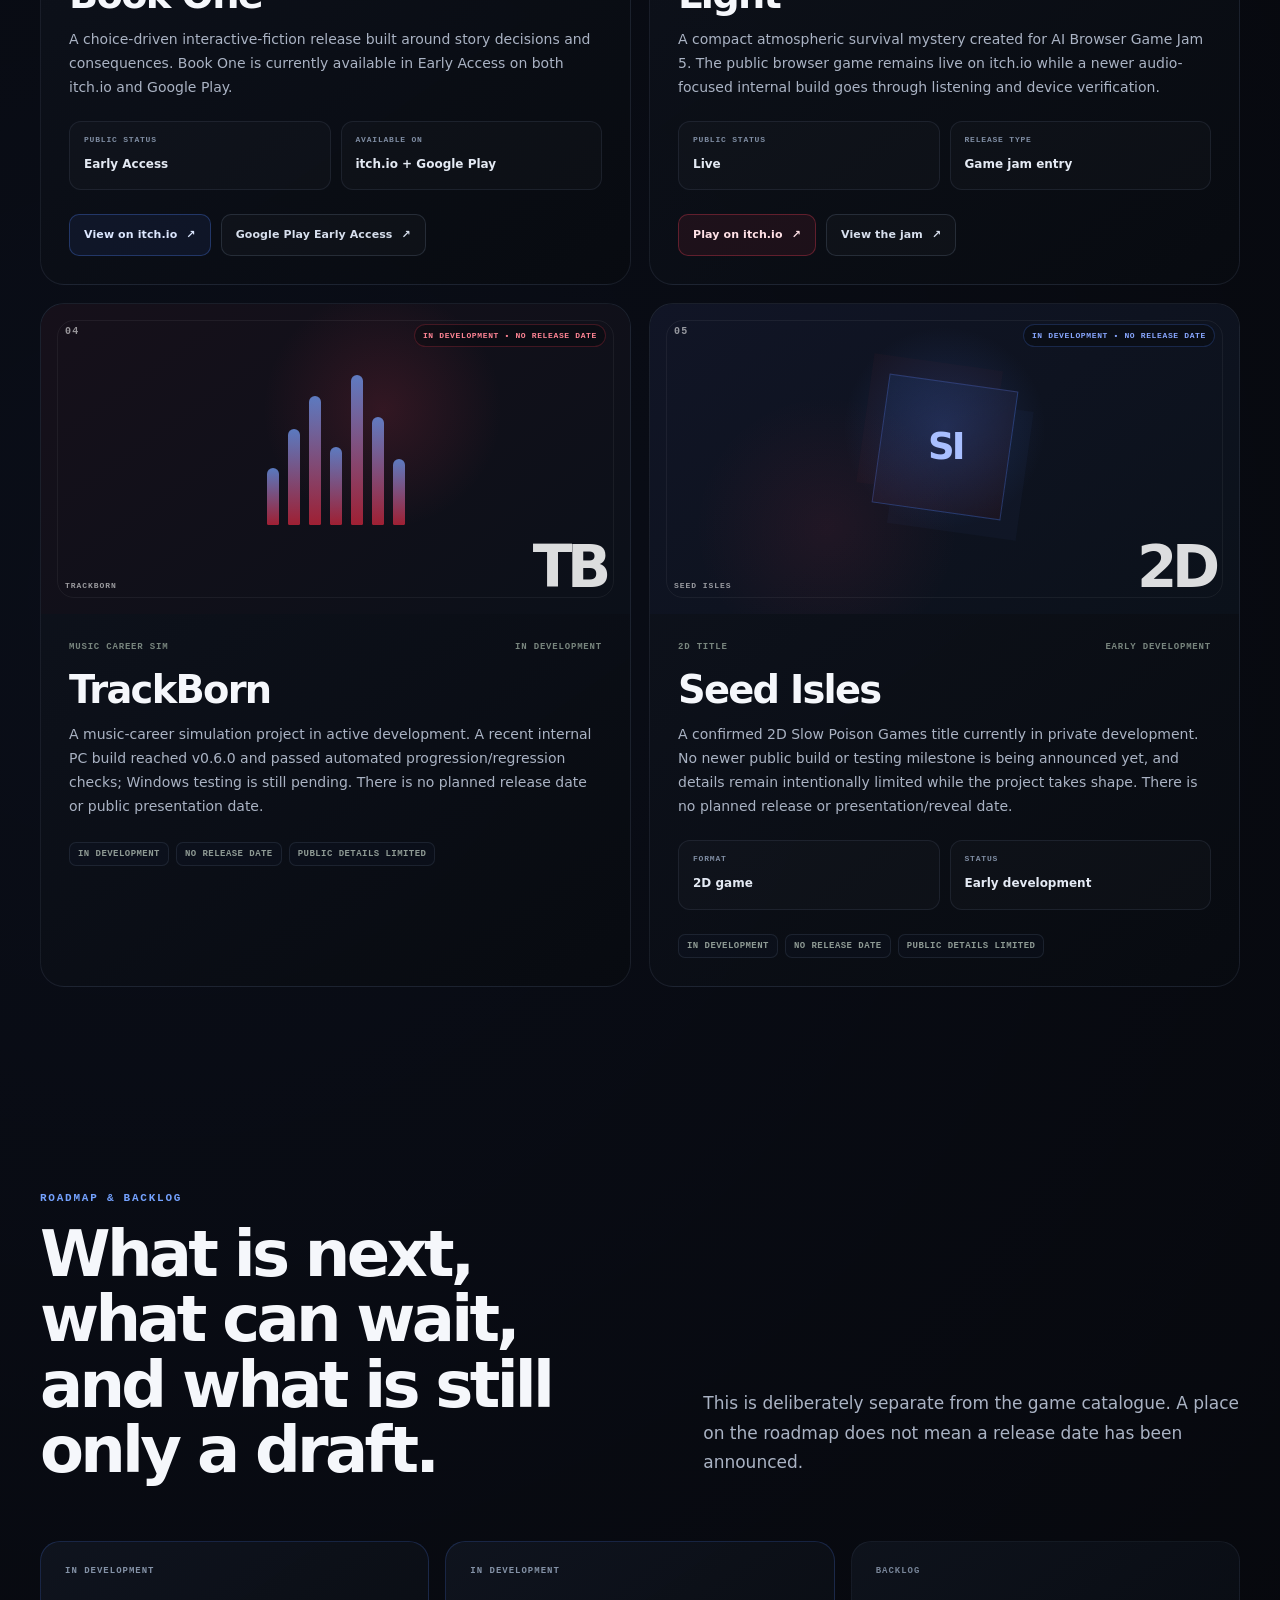
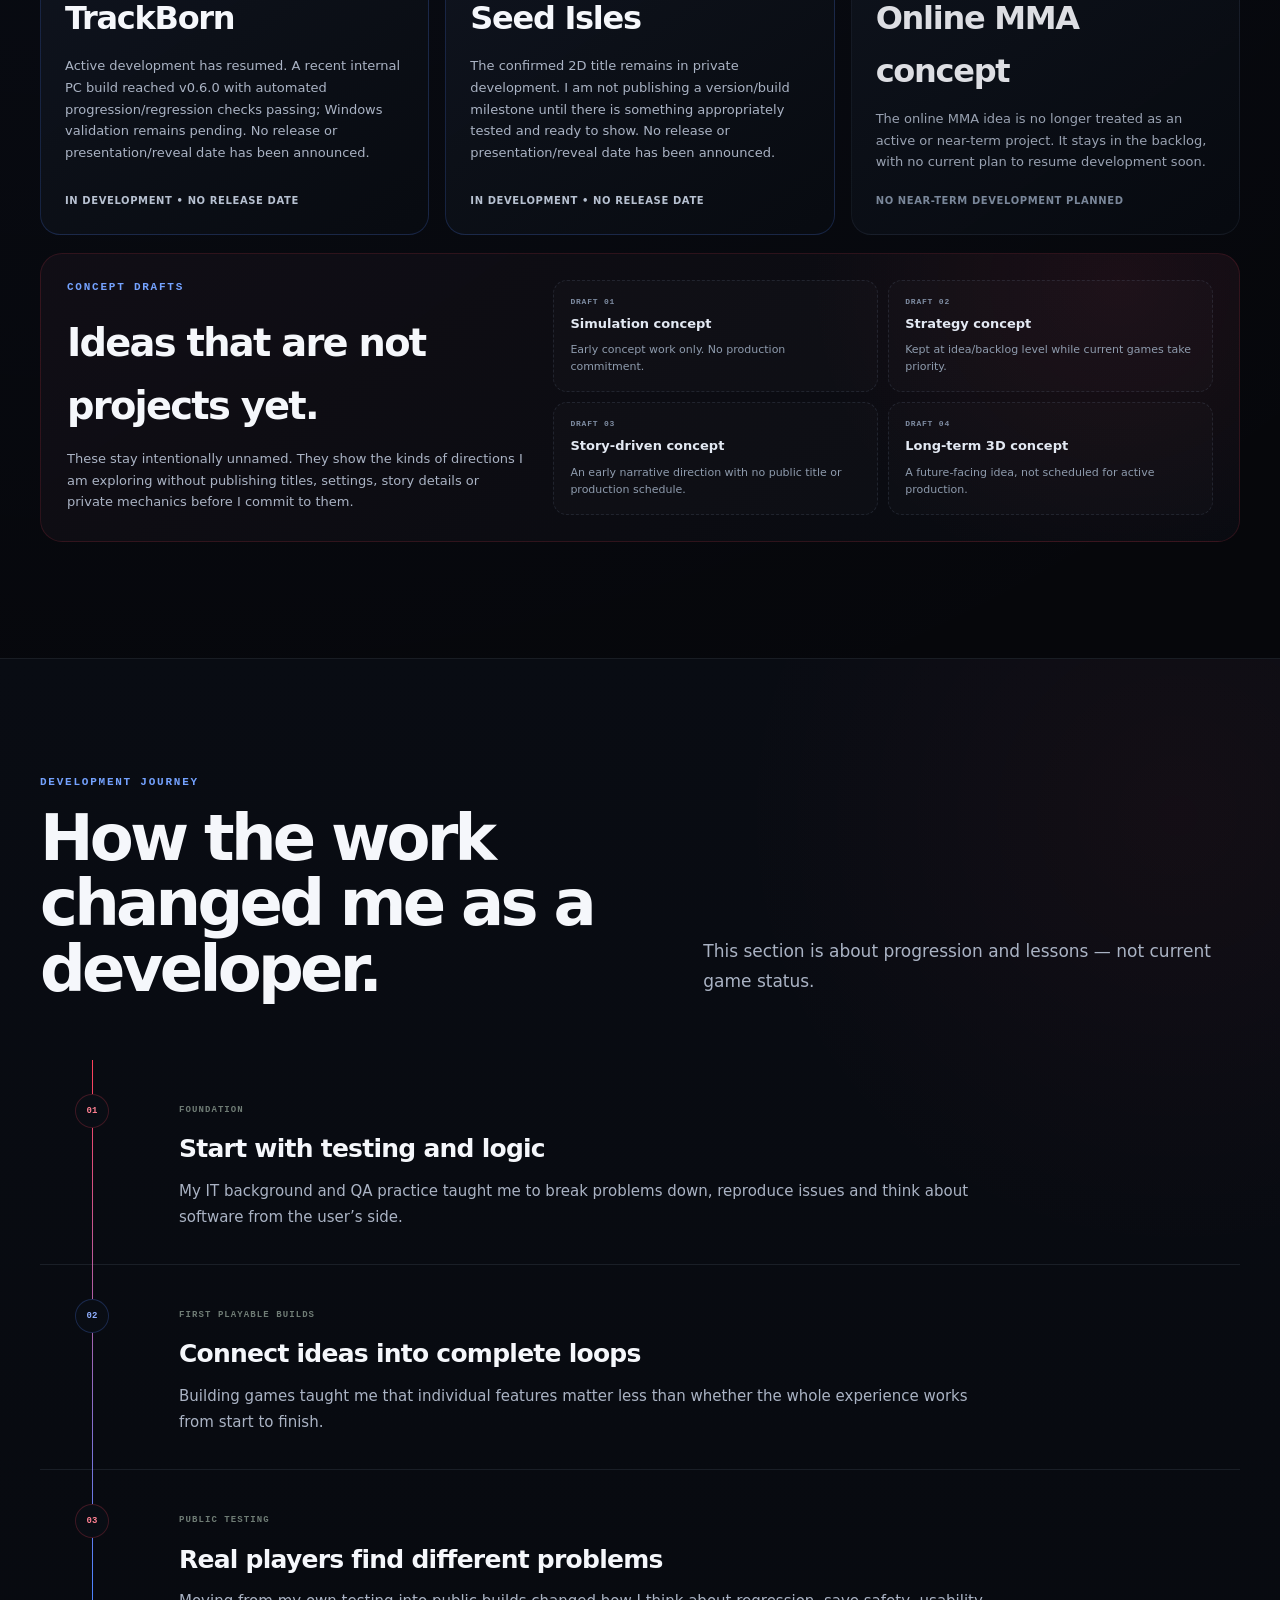
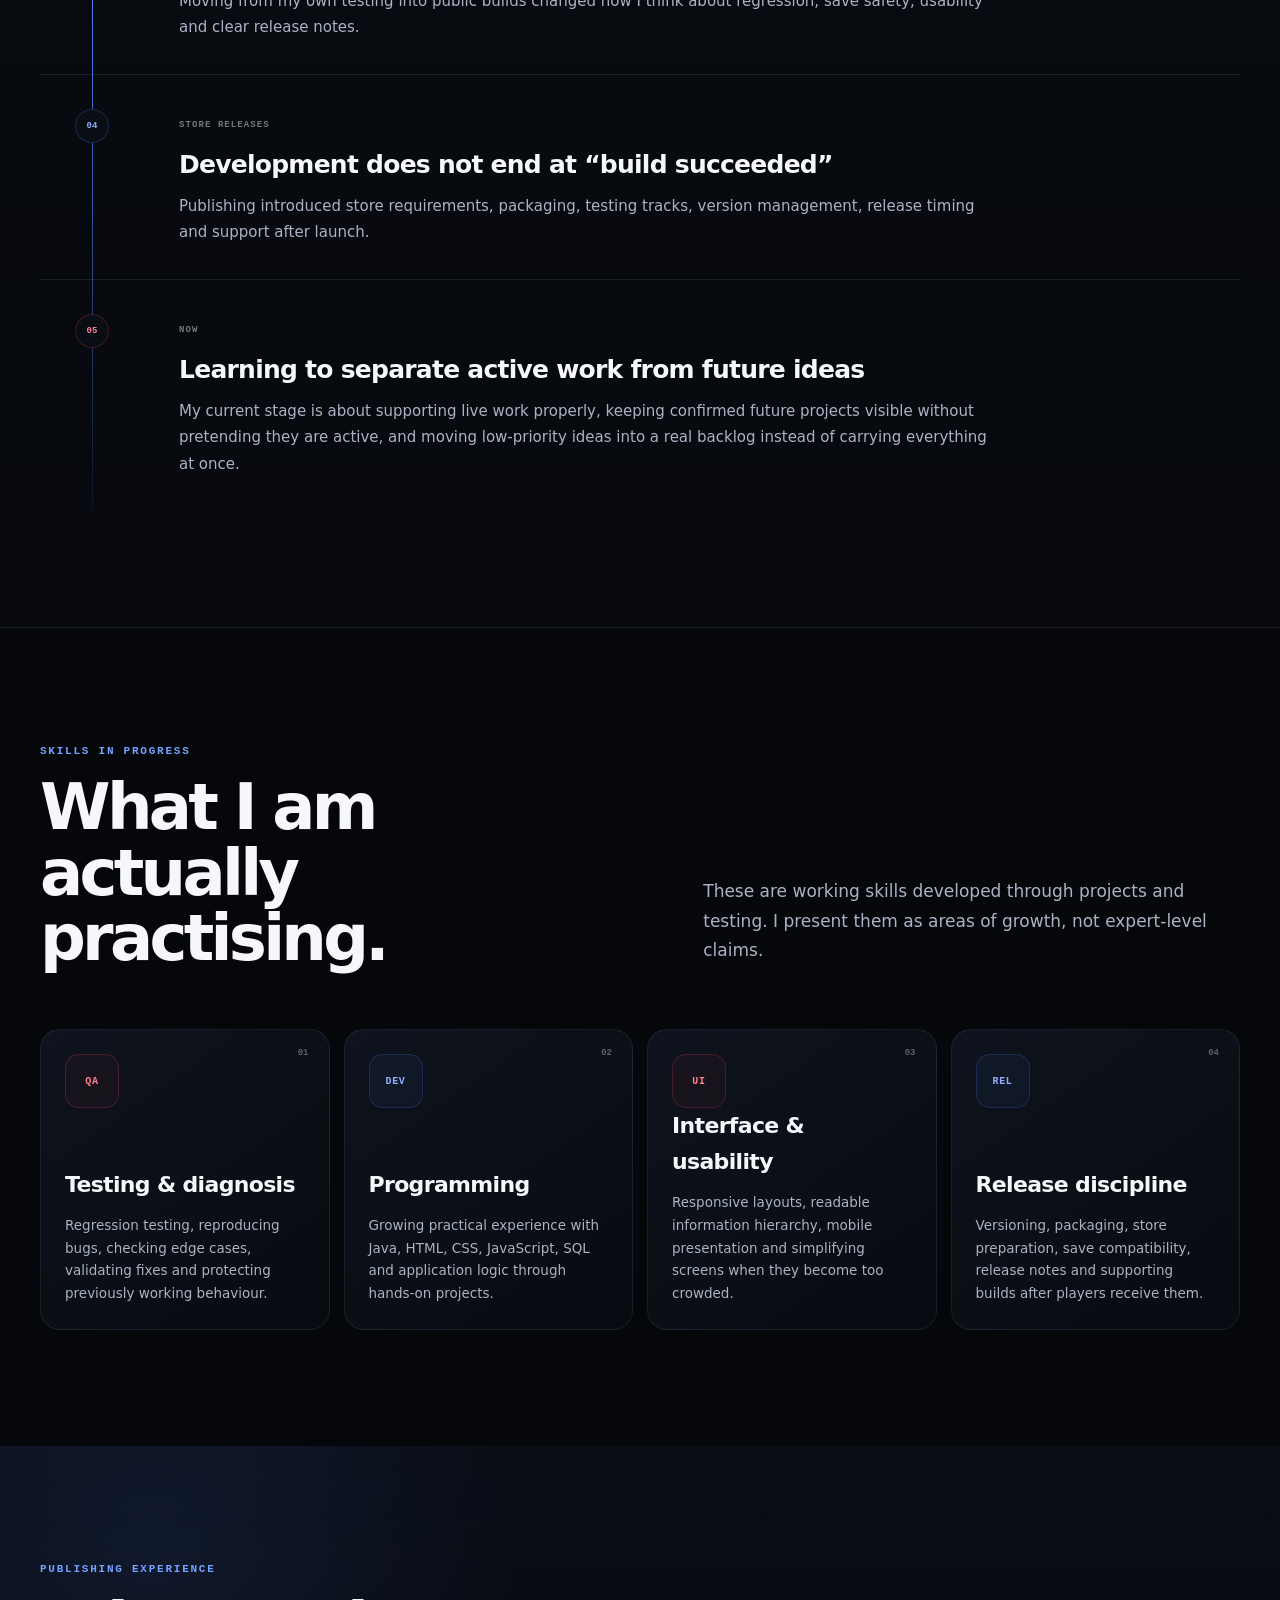
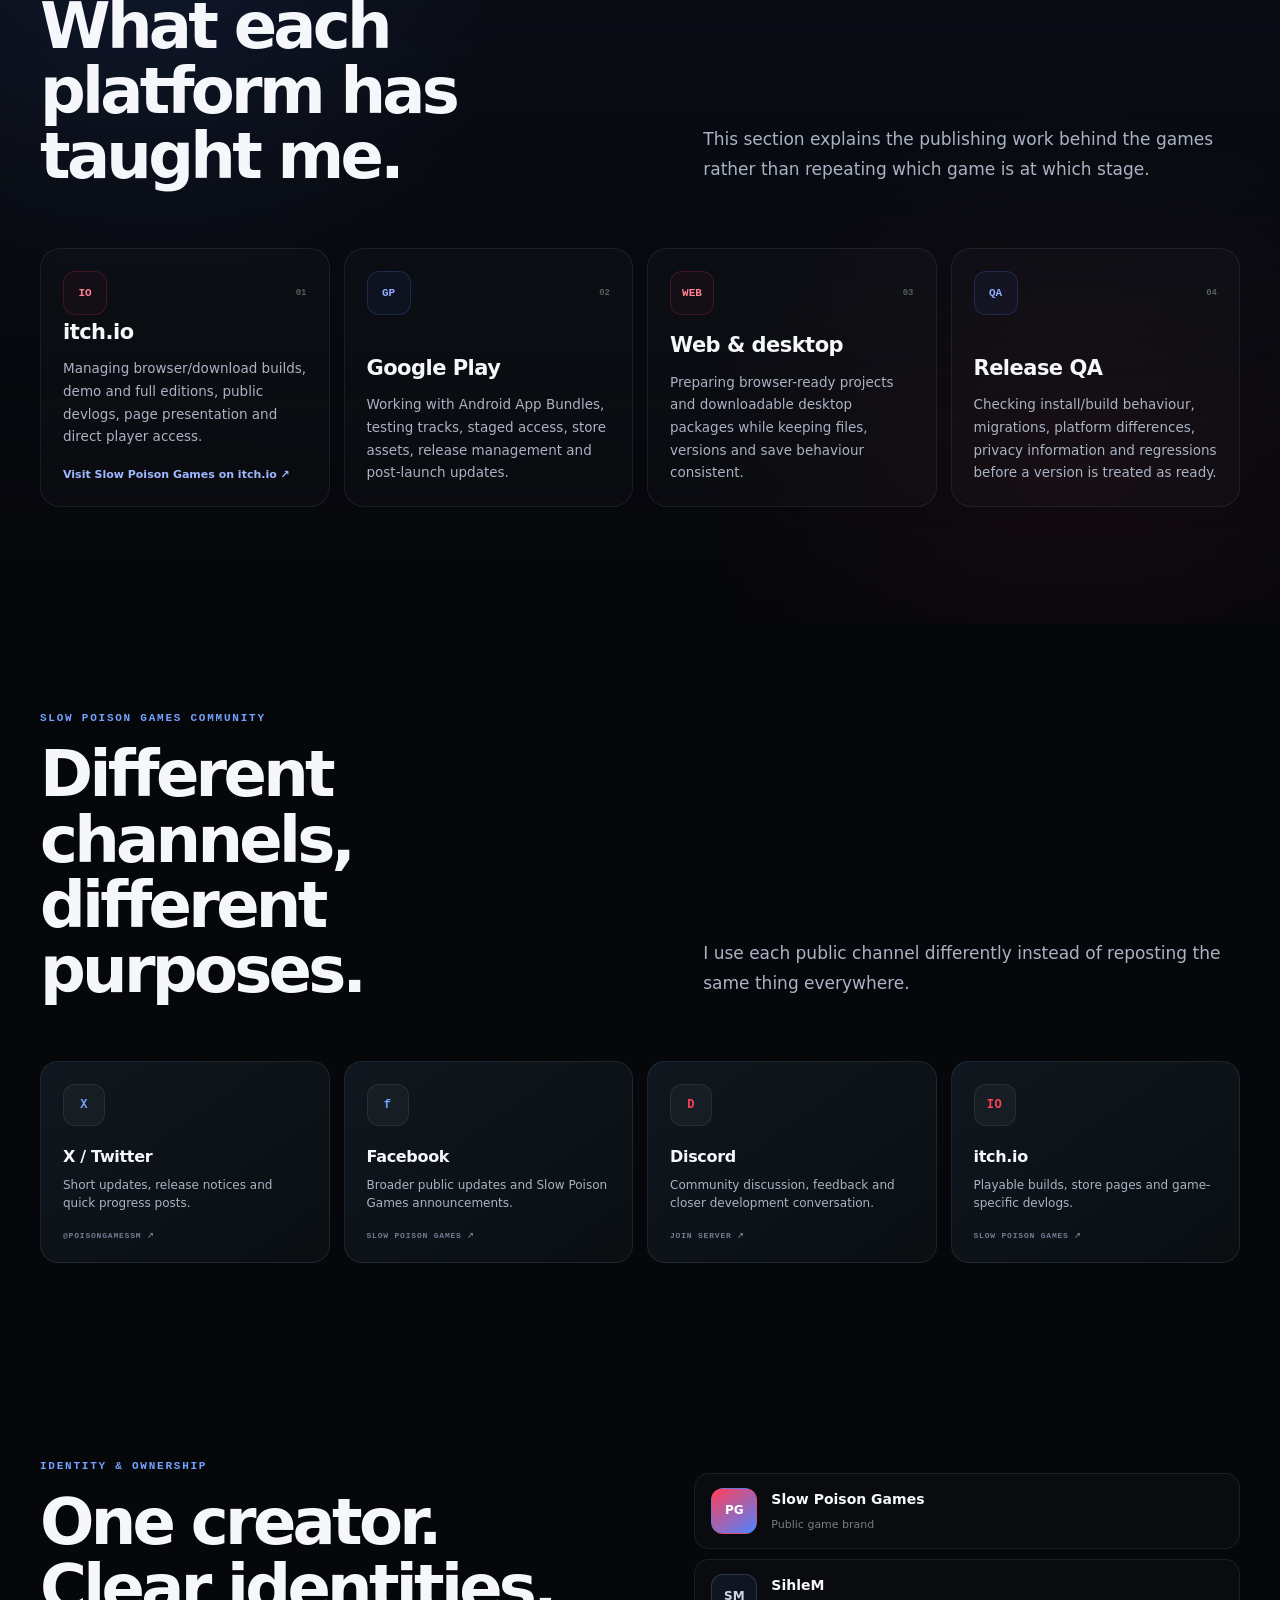
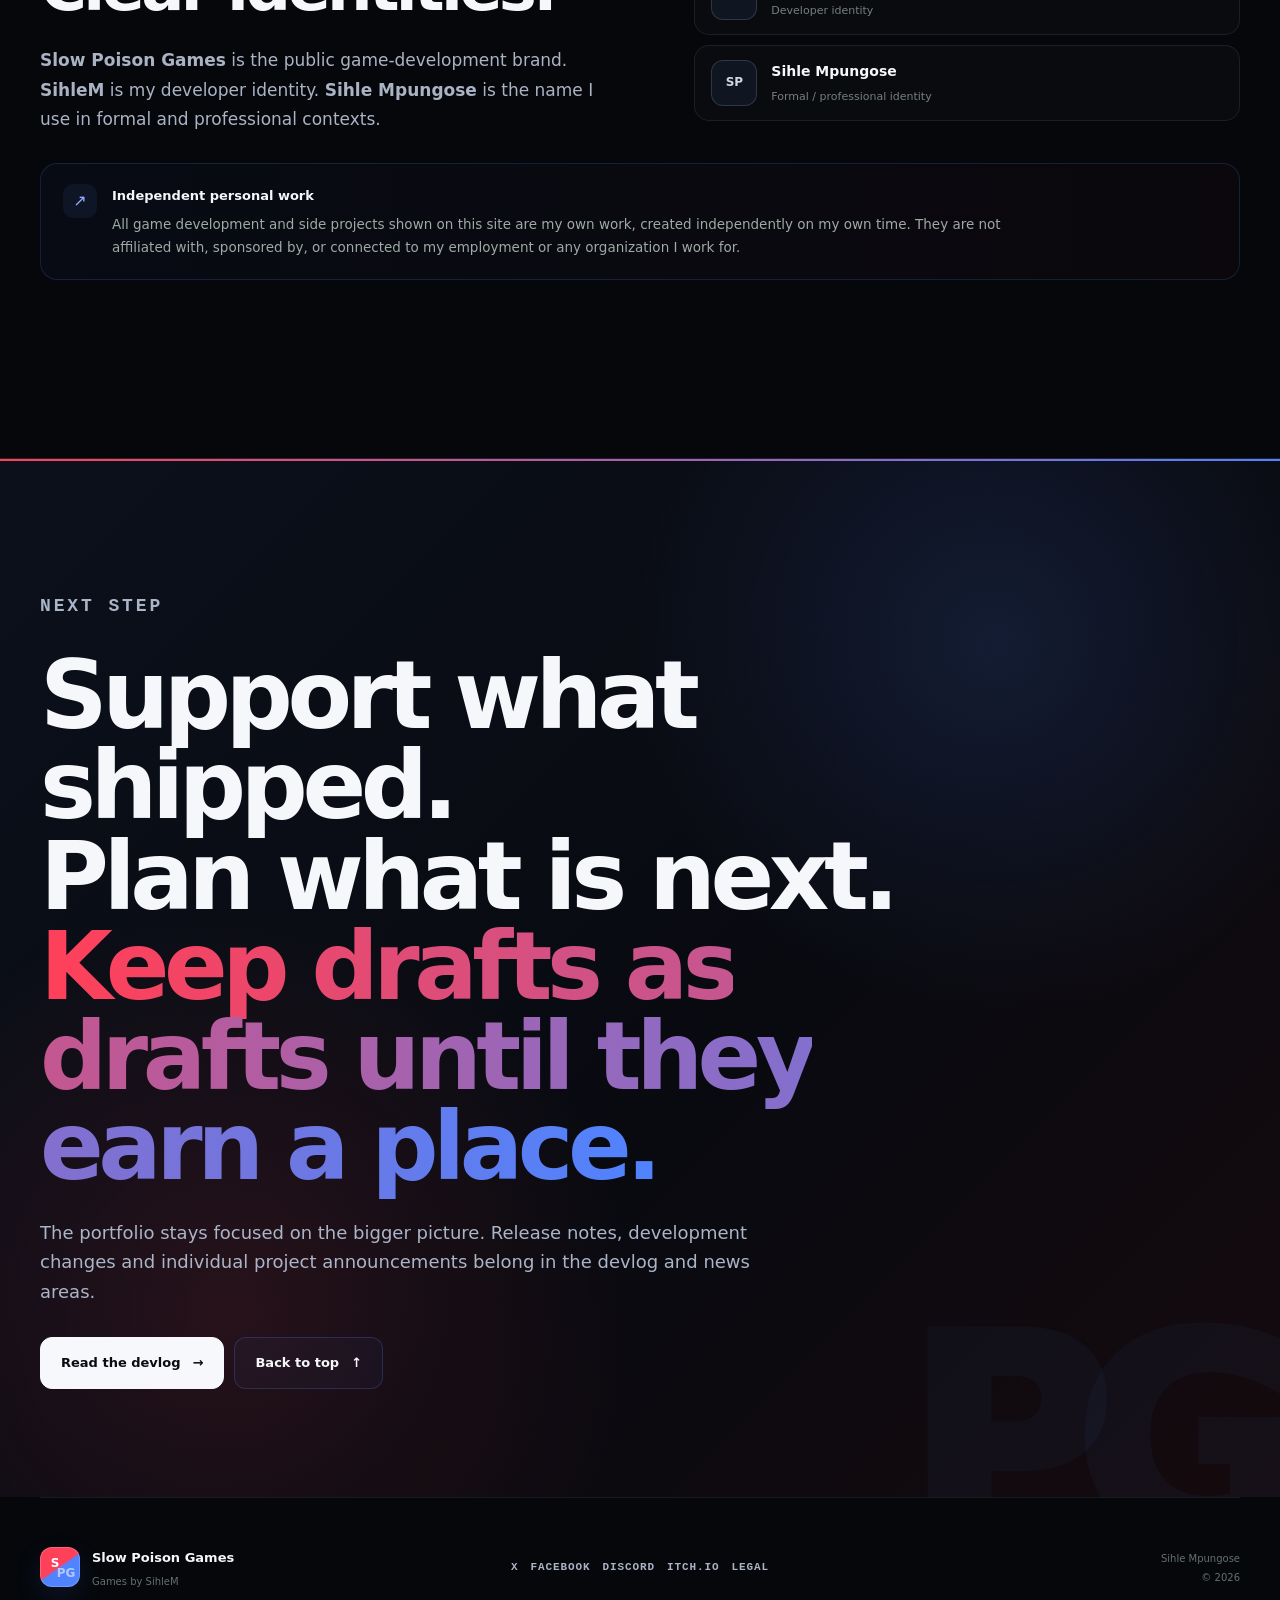
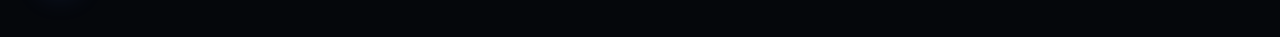
==== commit 78387a81: "Refresh public project development progress" ====
--- a/index.html
+++ b/index.html
@@ -101,7 +101,7 @@
       <div class="section-intro reveal">
         <div>
           <p class="eyebrow">CURRENT FOCUS / 17 NOVEMBER 2026</p>
-          <h2>Support first. New work second.</h2>
+          <h2>Support live games. Build the next ones carefully.</h2>
         </div>
         <p>This section is about what I am actively spending development time on now — not a second project list.</p>
       </div>
@@ -112,7 +112,7 @@
           <div>
             <small>POST-LAUNCH SUPPORT</small>
             <h3>Mobile MMA Sim</h3>
-            <p>Post-launch work is centred on stability and quality: balancing the fight experience, checking save reliability, improving the Early Access supporter experience and testing changes carefully before they reach players.</p>
+            <p>Recent mobile work has concentrated on installation, updating and save reliability. Current testing indicates those problem areas are behaving reliably again, with no recent reports of the earlier issues, while post-launch QA and gameplay support continue.</p>
           </div>
           <div class="status-line"><span class="status-dot live-dot"></span> Full release • active support</div>
         </article>
@@ -122,7 +122,7 @@
           <div>
             <small>EARLY ACCESS SUPPORT</small>
             <h3>Unwritten Meridian — Book One</h3>
-            <p>Book One remains in Early Access on itch.io and Google Play. I am focused on release quality, mobile presentation and making sure the current build remains stable while the wider release path continues.</p>
+            <p>Book One remains in Early Access on itch.io and Google Play. A fresh testing round is active, focused on meaningful feature feedback and release quality rather than forcing a new version or wider-release date before the build is ready.</p>
           </div>
           <div class="status-line"><span class="status-dot blue-dot"></span> Early Access • itch.io + Google Play</div>
         </article>
@@ -131,7 +131,7 @@
       <div class="paused-strip reveal">
         <div><strong>In development:</strong> TrackBorn</div>
         <div><strong>In development:</strong> Seed Isles</div>
-        <p>Both projects remain in development, but neither has a planned release date. No separate presentation or reveal date is being announced at this stage.</p>
+        <p>TrackBorn has returned to active development and recently reached an internal PC build milestone. Seed Isles also remains in development, but no newer public build milestone has been confirmed. Neither project has a planned release or presentation/reveal date.</p>
       </div>
     </section>
 
@@ -146,10 +146,20 @@
 
       <div class="news-grid">
         <article class="news-card reveal">
-          <div class="news-meta"><span>29 OCT 2026</span><i></i><span>MOBILE MMA SIM</span></div>
-          <h3>Post-launch development continues.</h3>
-          <p>Recent work has focused on fight-system calibration, save/loading reliability, UI responsiveness and improving the Early Access supporter cosmetics experience.</p>
+          <div class="news-meta"><span>17 NOV 2026</span><i></i><span>MOBILE MMA SIM</span></div>
+          <h3>Mobile reliability is looking stronger after the recent save fixes.</h3>
+          <p>Installation, updating and saving are the latest areas under close watch. Recent testing indicates the earlier reliability problems appear resolved, with continued monitoring before I treat that work as permanently closed.</p>
           <a class="text-link" href="blog.html">Read the development update →</a>
+        </article>
+
+        <article class="news-card reveal">
+          <div class="news-meta"><span>17 NOV 2026</span><i></i><span>PC EDITION</span></div>
+          <h3>The PC Edition has reached an internal v1.0.0 candidate.</h3>
+          <p>The Windows-first build has progressed through long-form automated career testing. The current internal candidate passed 106 of 108 bundled and independent checks; two intermittent failures remain under investigation, and real Windows acceptance testing is still required before I treat v1.0 as passed.</p>
+          <div class="news-status-row">
+            <span>Internal build • v1.0.0 candidate</span>
+            <span>Windows/manual acceptance • still open</span>
+          </div>
         </article>
 
         <article class="news-card reveal">
@@ -163,9 +173,9 @@
         </article>
 
         <article class="news-card reveal">
-          <div class="news-meta"><span>29 OCT 2026</span><i></i><span>UNWRITTEN MERIDIAN</span></div>
-          <h3>Book One remains in Early Access on both platforms.</h3>
-          <p>Support and release work continues across itch.io and Google Play while I keep the public build stable and avoid rushing the next release stage.</p>
+          <div class="news-meta"><span>17 NOV 2026</span><i></i><span>UNWRITTEN MERIDIAN</span></div>
+          <h3>Book One is back in focused testing.</h3>
+          <p>A new testing window is active for Book One, with testers asked to focus on meaningful feature behaviour and continuity. No new public version or wider-release date is being claimed from that testing yet.</p>
           <div class="community-inline">
             <a href="https://sihlem.itch.io/unwritten-meridian" target="_blank" rel="noopener noreferrer">itch.io ↗</a>
             <a href="https://play.google.com/store/apps/details?id=com.unwritten_meridian_book1.myapp" target="_blank" rel="noopener noreferrer">Google Play ↗</a>
@@ -173,9 +183,9 @@
         </article>
 
         <article class="news-card jam-news reveal">
-          <div class="news-meta"><span>29 OCT 2026</span><i></i><span>AI BROWSER GAME JAM 5</span></div>
-          <h3>Beneath the Borrowed Light is live on itch.io.</h3>
-          <p>The AI game jam entry is now public and playable in the browser. It is a compact survival mystery built for AI Browser Game Jam 5 and released as a free Slow Poison Games title on itch.io.</p>
+          <div class="news-meta"><span>17 NOV 2026</span><i></i><span>BENEATH THE BORROWED LIGHT</span></div>
+          <h3>A new audio-focused build is in review.</h3>
+          <p>The live itch.io game remains available while a newer internal v0.23.7 candidate is being tested. It includes the approved real audio recordings and passed 150 automated checks; real-browser/device listening still needs to be completed before it replaces the live build.</p>
           <div class="community-inline">
             <a href="https://sihlem.itch.io/beneath-the-borrowed-light" target="_blank" rel="noopener noreferrer">Play on itch.io ↗</a>
             <a href="https://itch.io/jam/ai-jam-5" target="_blank" rel="noopener noreferrer">AI Browser Game Jam 5 ↗</a>
@@ -203,12 +213,12 @@
             <div class="visual-caption"><small>MMA CAREER SIMULATION</small><strong>MMA</strong></div>
           </div>
           <div class="project-content">
-            <div class="project-kicker"><span>MAIN RELEASE</span><span>Android • Web • Windows</span></div>
+            <div class="project-kicker"><span>MAIN RELEASE</span><span>Android • Web • PC in development</span></div>
             <h3>Mobile MMA Sim</h3>
-            <p class="project-summary">A text-first MMA career simulation where the player lives the career of a fighter. It is my first game to move from prototype, through Early Access, into a full Google Play release.</p>
+            <p class="project-summary">A text-first MMA career simulation where the player lives the career of a fighter. The mobile Full Edition is released and actively supported, while a separate Windows-first PC Edition is now in development and internal testing.</p>
             <div class="project-facts">
               <div><small>PUBLIC STATUS</small><strong>Released</strong></div>
-              <div><small>MY ROLE NOW</small><strong>Support, QA & updates</strong></div>
+              <div><small>MY ROLE NOW</small><strong>Mobile support + PC development</strong></div>
               <div><small>AVAILABLE ON</small><strong>Google Play + itch.io</strong></div>
             </div>
             <div class="project-actions">
@@ -253,7 +263,7 @@
             <div class="project-content compact">
               <div class="project-kicker"><span>GAME JAM RELEASE</span><span>Browser • itch.io</span></div>
               <h3>Beneath the Borrowed Light</h3>
-              <p class="project-summary">A compact atmospheric survival mystery created for AI Browser Game Jam 5. The game is free to play in the browser on itch.io.</p>
+              <p class="project-summary">A compact atmospheric survival mystery created for AI Browser Game Jam 5. The public browser game remains live on itch.io while a newer audio-focused internal build goes through listening and device verification.</p>
               <div class="project-facts compact-facts">
                 <div><small>PUBLIC STATUS</small><strong>Live</strong></div>
                 <div><small>RELEASE TYPE</small><strong>Game jam entry</strong></div>
@@ -275,7 +285,7 @@
             <div class="project-content compact">
               <div class="project-kicker"><span>MUSIC CAREER SIM</span><span>In development</span></div>
               <h3>TrackBorn</h3>
-              <p class="project-summary">A music-career simulation project that remains in development alongside the released-game support workload. Development is ongoing, but there is currently no planned release date or public presentation date.</p>
+              <p class="project-summary">A music-career simulation project in active development. A recent internal PC build reached v0.6.0 and passed automated progression/regression checks; Windows testing is still pending. There is no planned release date or public presentation date.</p>
               <div class="tag-row"><span>In development</span><span>No release date</span><span>Public details limited</span></div>
             </div>
           </article>
@@ -290,7 +300,7 @@
             <div class="project-content compact">
               <div class="project-kicker"><span>2D TITLE</span><span>Early development</span></div>
               <h3>Seed Isles</h3>
-              <p class="project-summary">A confirmed 2D Slow Poison Games title currently in development. Public details remain intentionally limited while the project takes shape. There is no planned release date or separate presentation/reveal date at this stage.</p>
+              <p class="project-summary">A confirmed 2D Slow Poison Games title currently in private development. No newer public build or testing milestone is being announced yet, and details remain intentionally limited while the project takes shape. There is no planned release or presentation/reveal date.</p>
               <div class="project-facts compact-facts">
                 <div><small>FORMAT</small><strong>2D game</strong></div>
                 <div><small>STATUS</small><strong>Early development</strong></div>
@@ -315,14 +325,14 @@
         <article class="roadmap-card confirmed reveal">
           <small>IN DEVELOPMENT</small>
           <h3>TrackBorn</h3>
-          <p>Development continues without a public release schedule. No release date or separate presentation/reveal date has been announced.</p>
+          <p>Active development has resumed. A recent internal PC build reached v0.6.0 with automated progression/regression checks passing; Windows validation remains pending. No release or presentation/reveal date has been announced.</p>
           <span>In development • no release date</span>
         </article>
 
         <article class="roadmap-card confirmed reveal">
           <small>IN DEVELOPMENT</small>
           <h3>Seed Isles</h3>
-          <p>The confirmed 2D title remains in development. Public information will stay limited until there is something ready to show, and no release date has been announced.</p>
+          <p>The confirmed 2D title remains in private development. I am not publishing a version/build milestone until there is something appropriately tested and ready to show. No release or presentation/reveal date has been announced.</p>
           <span>In development • no release date</span>
         </article>
 
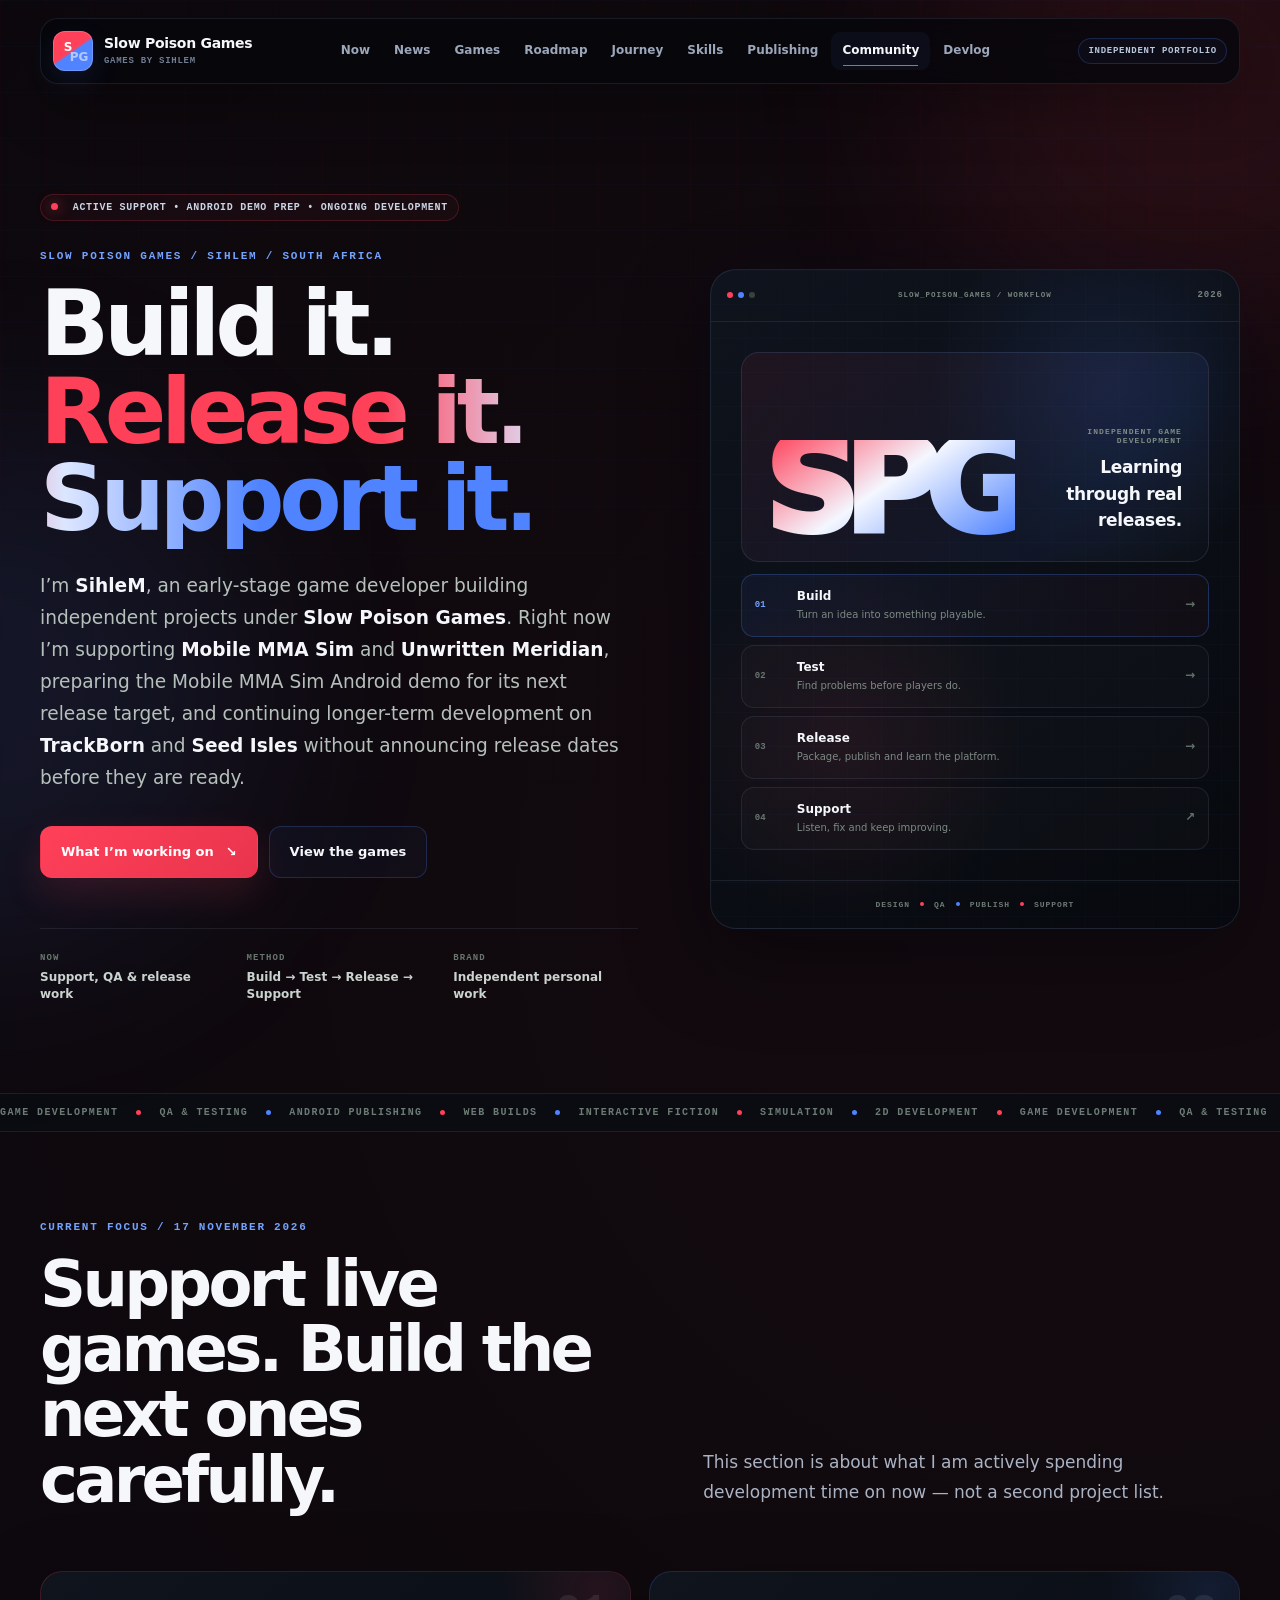
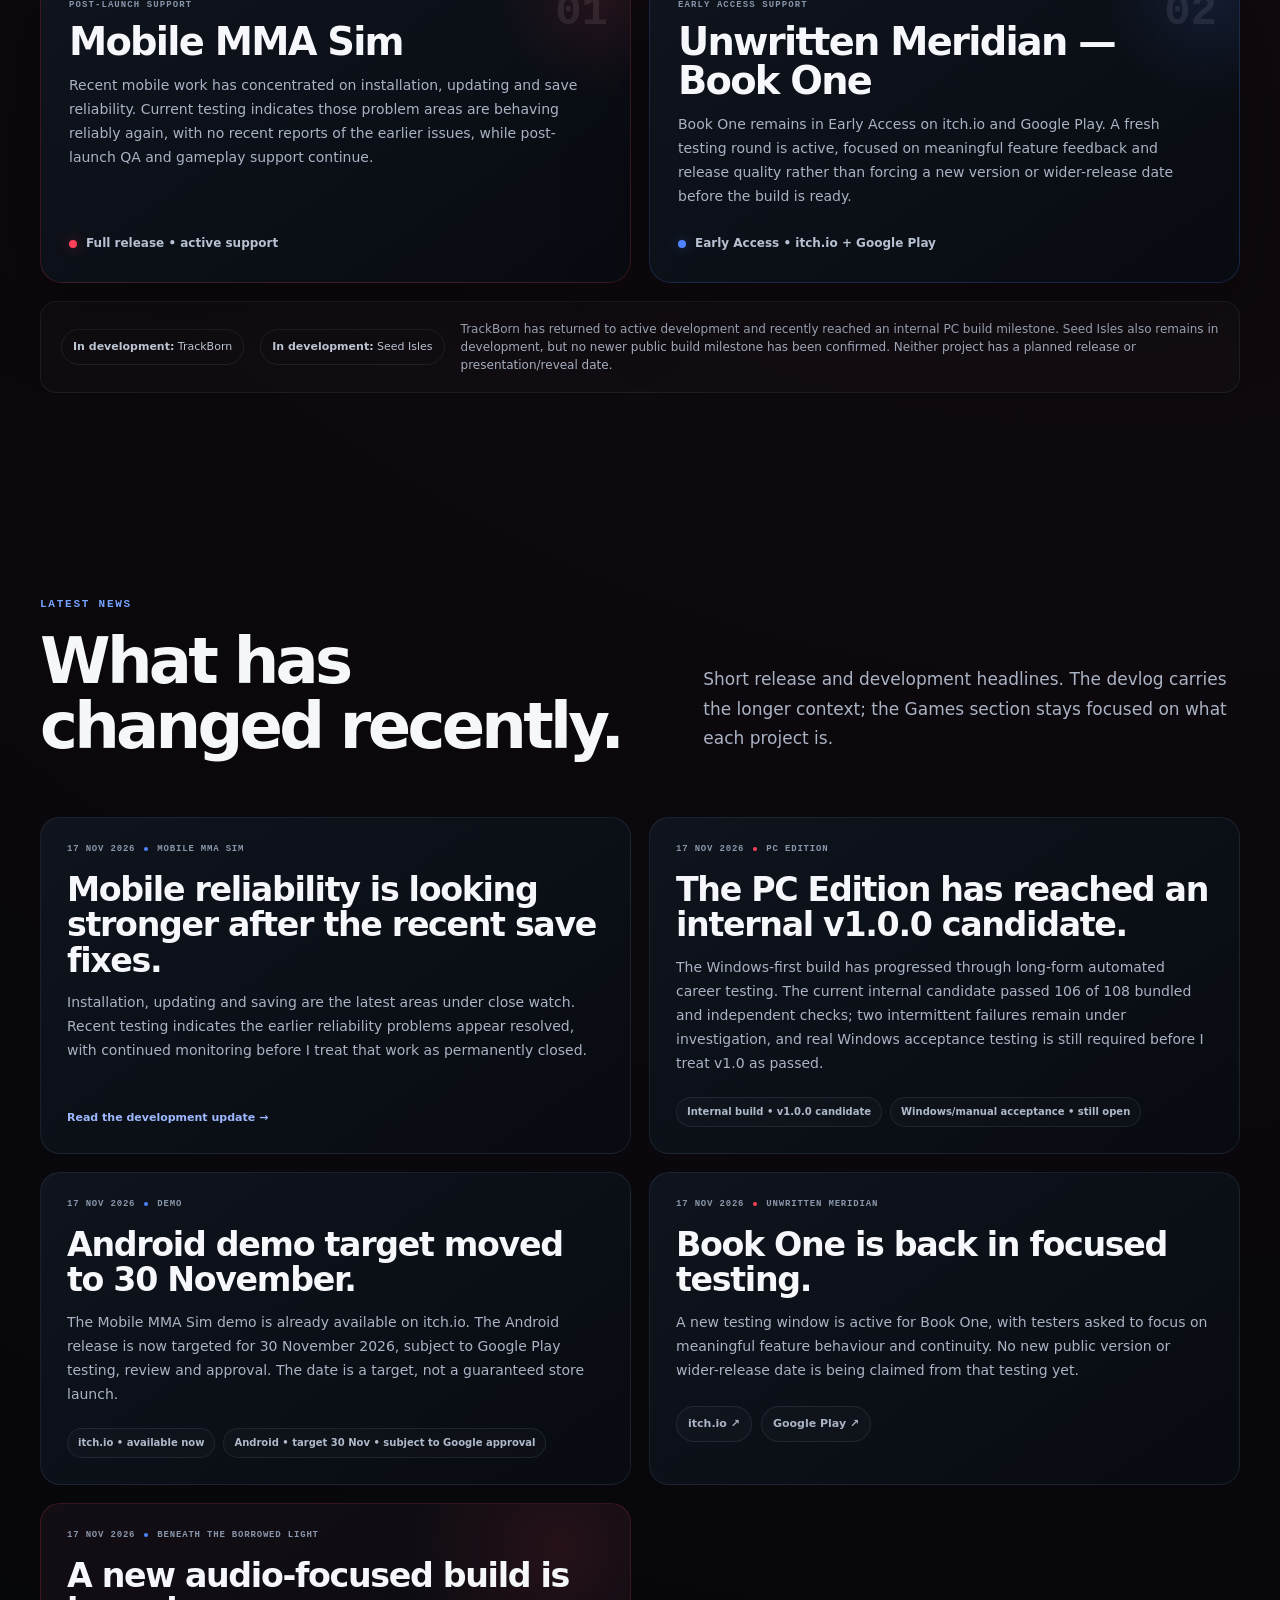
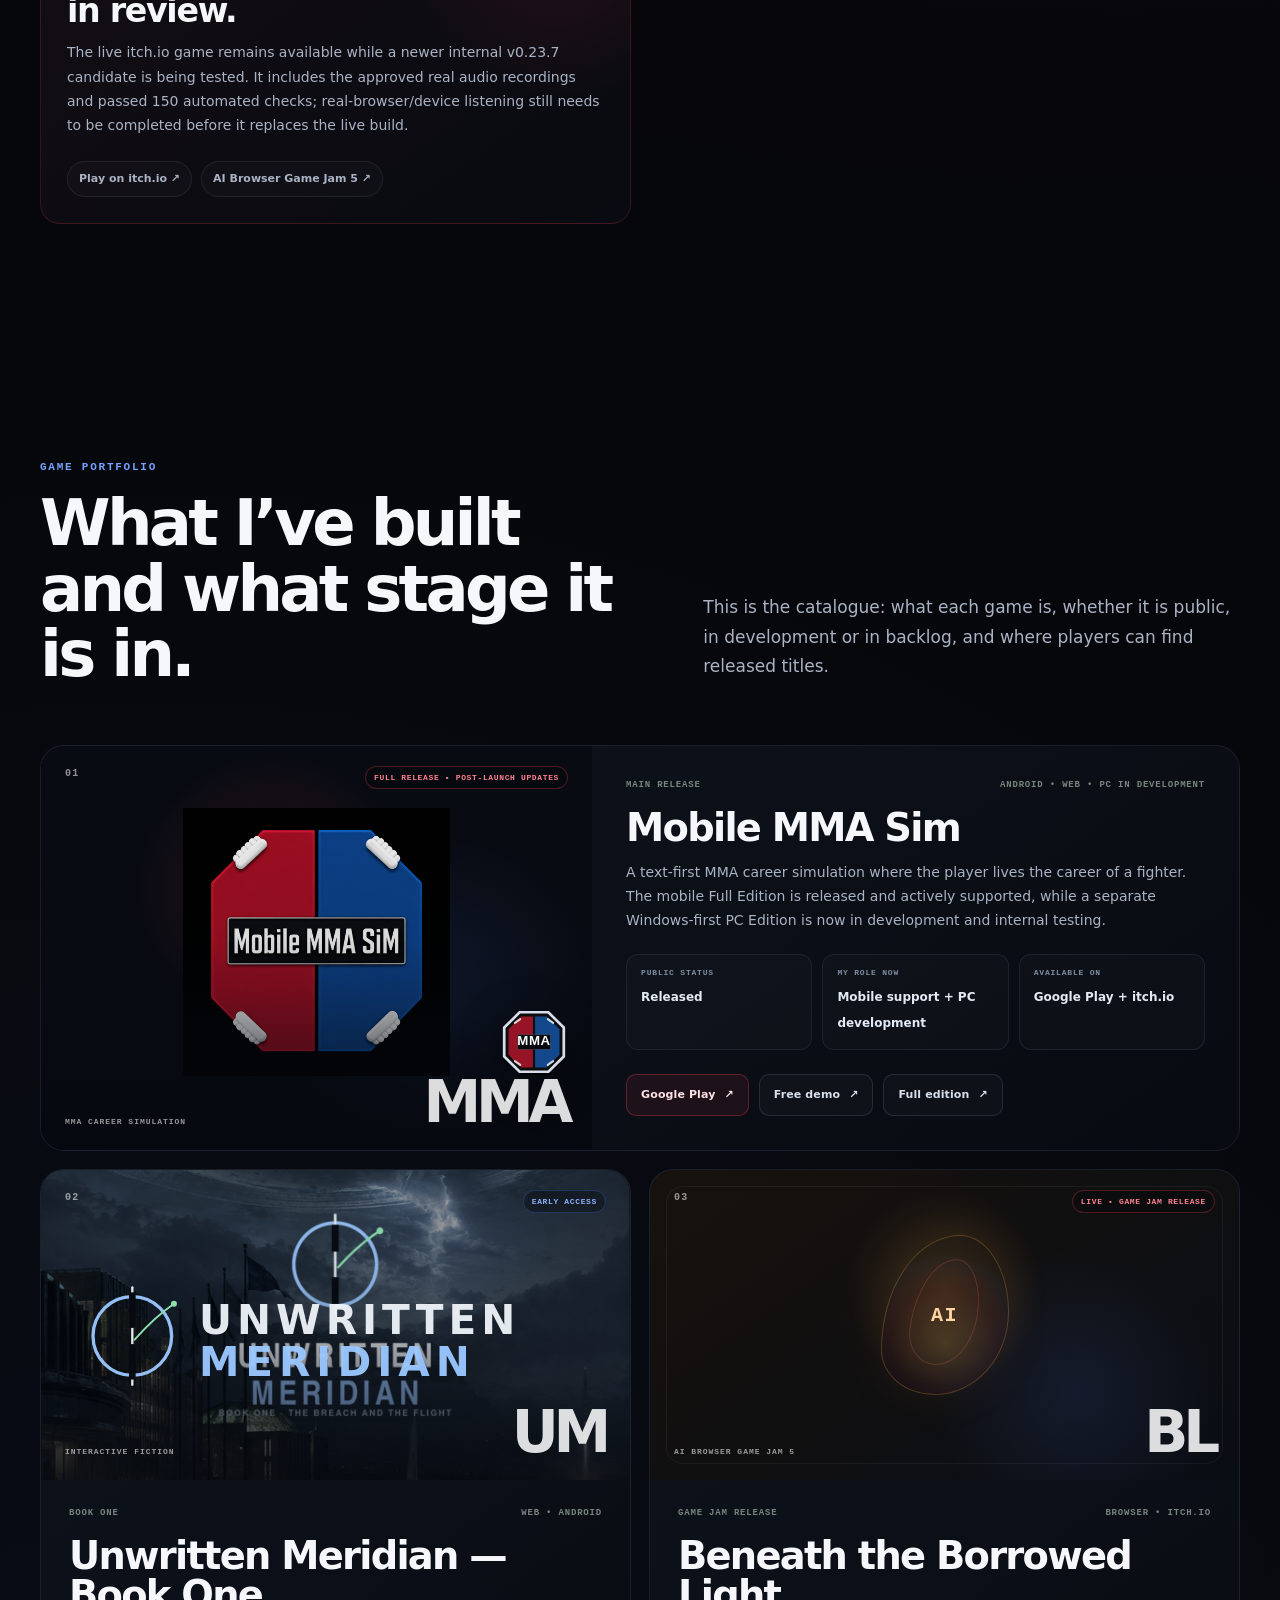
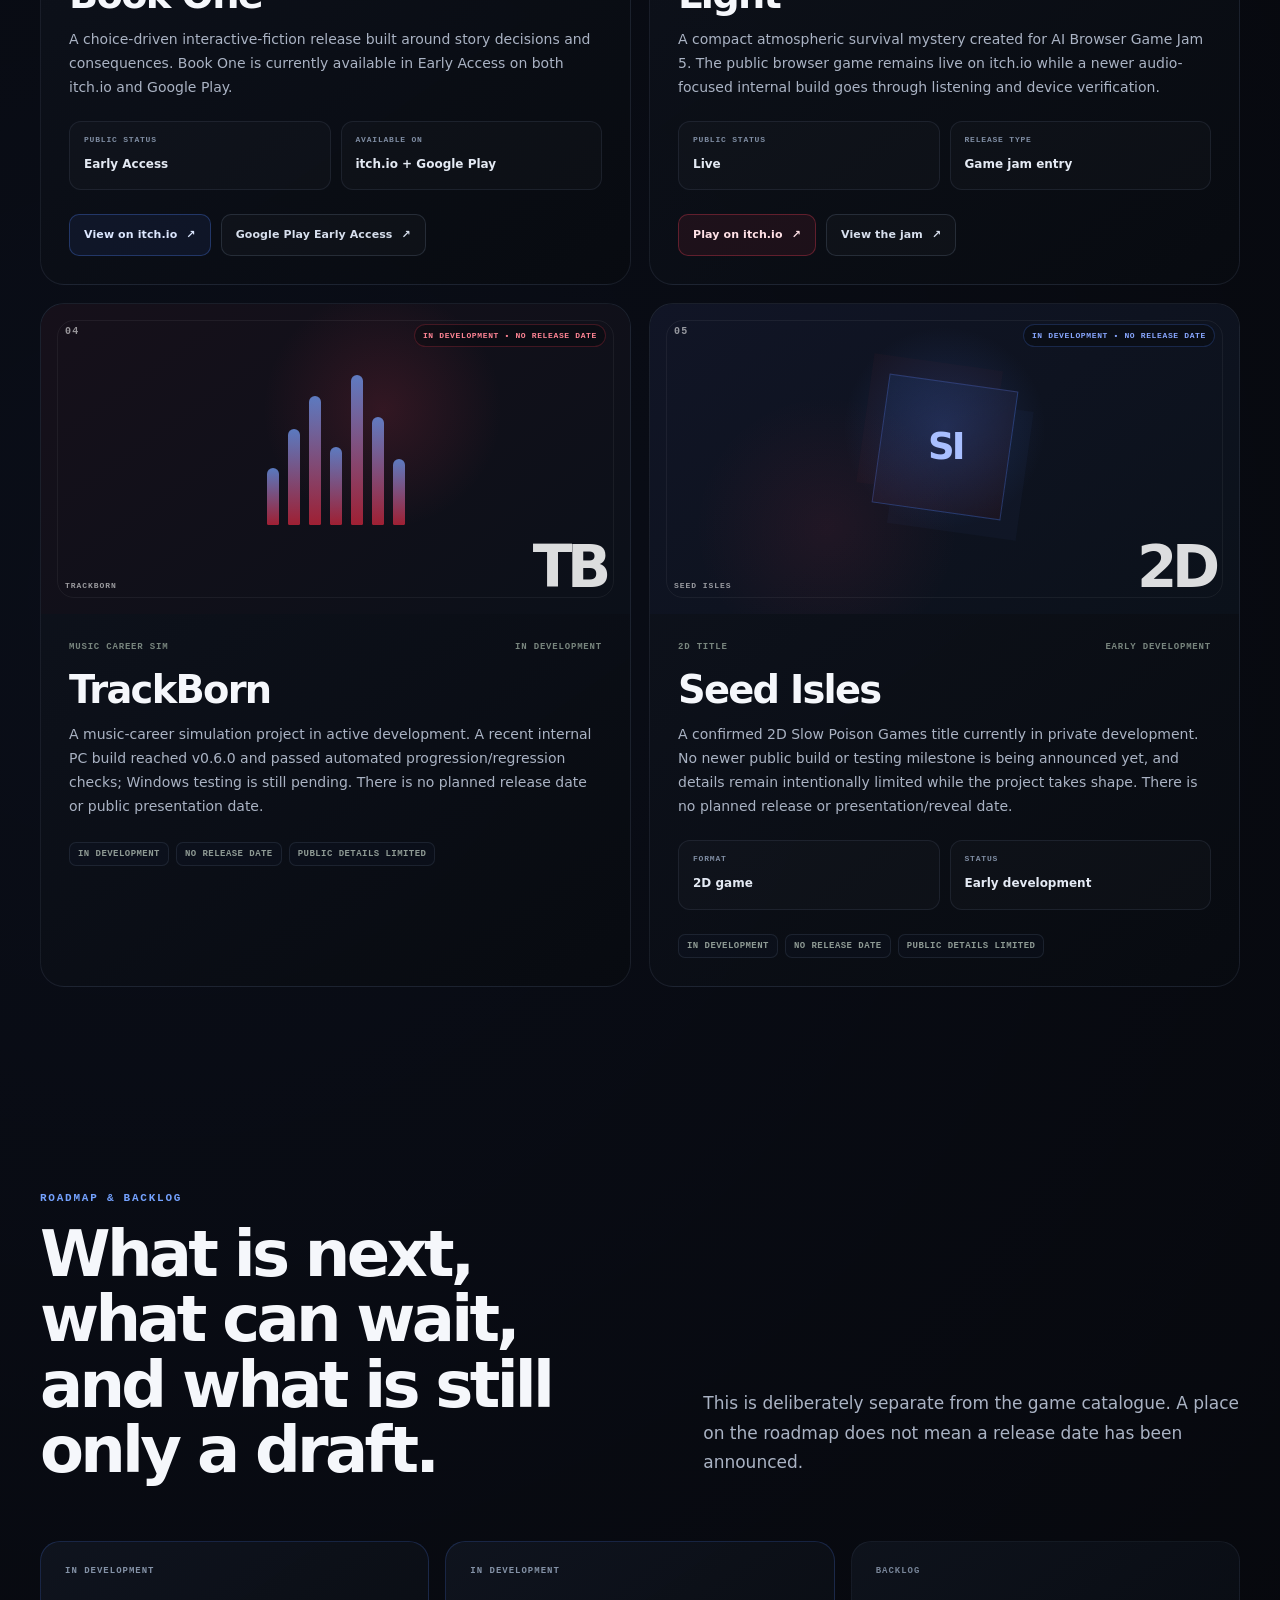
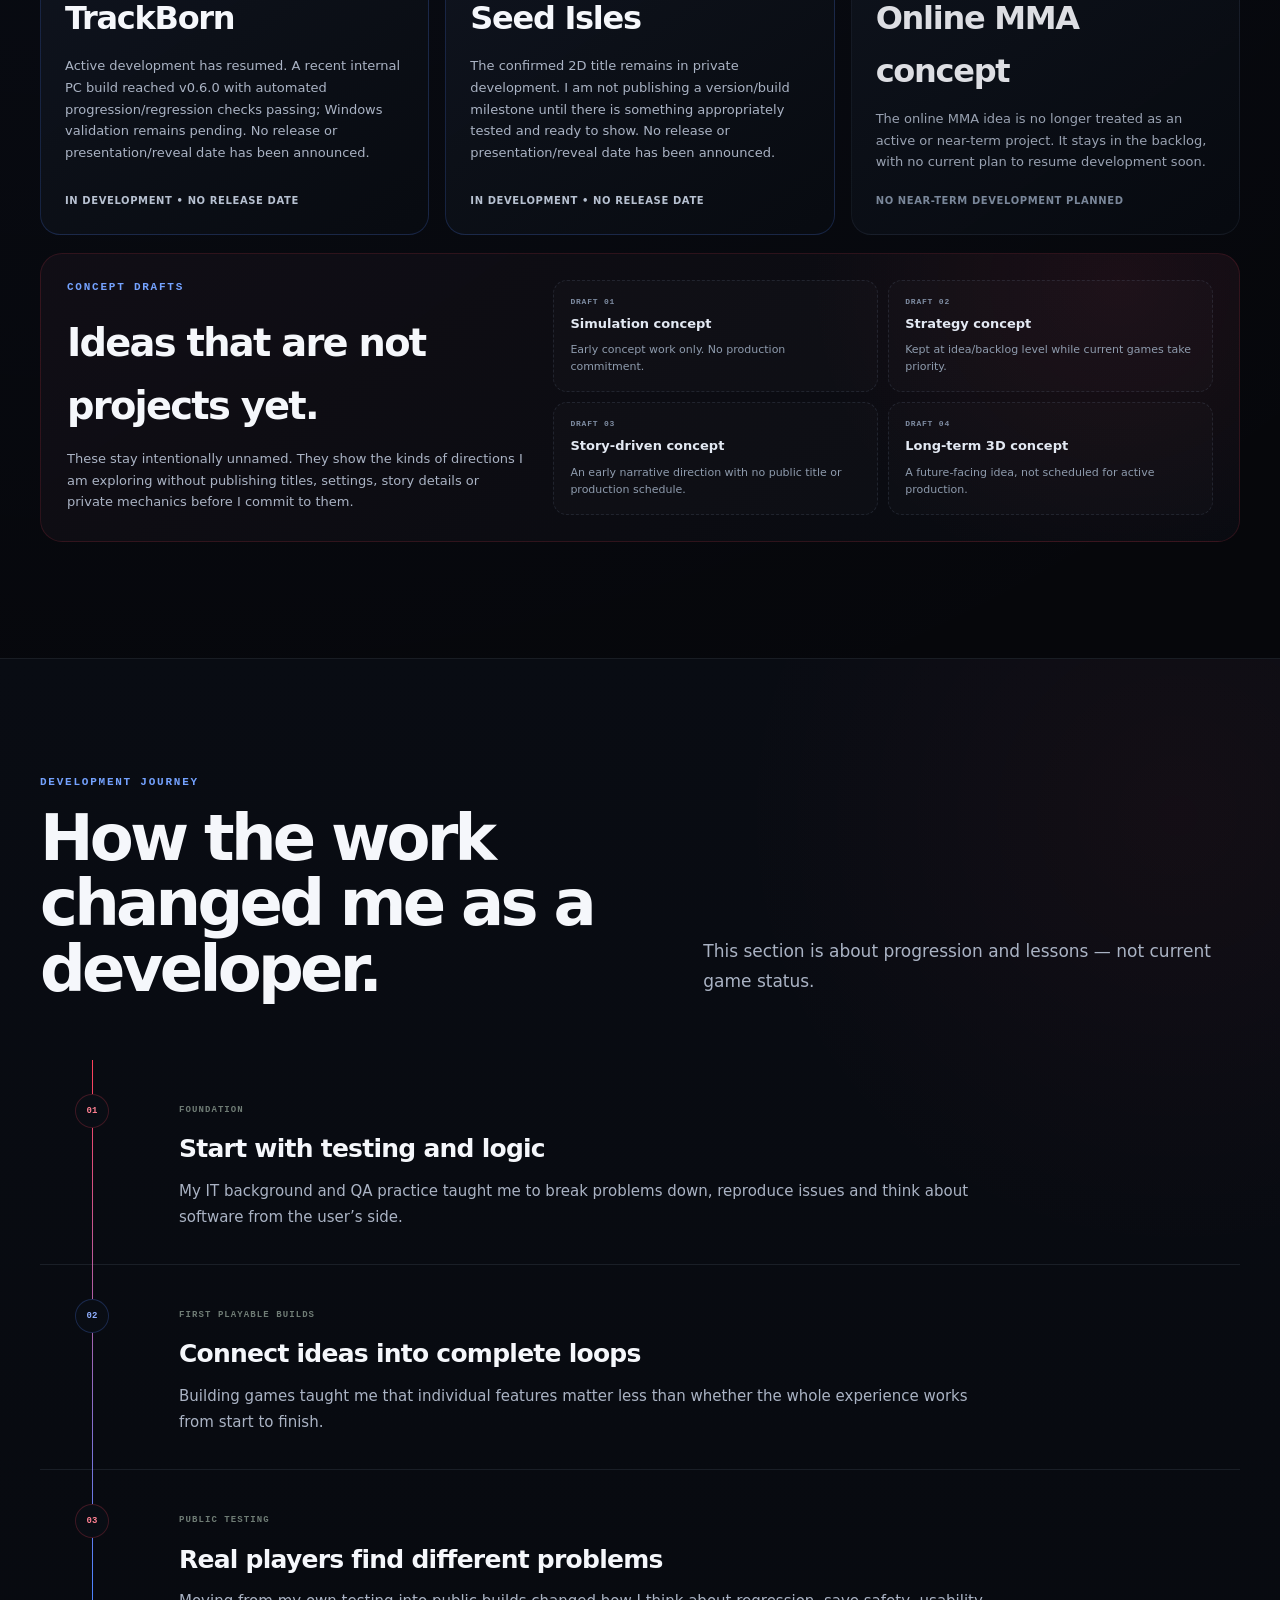
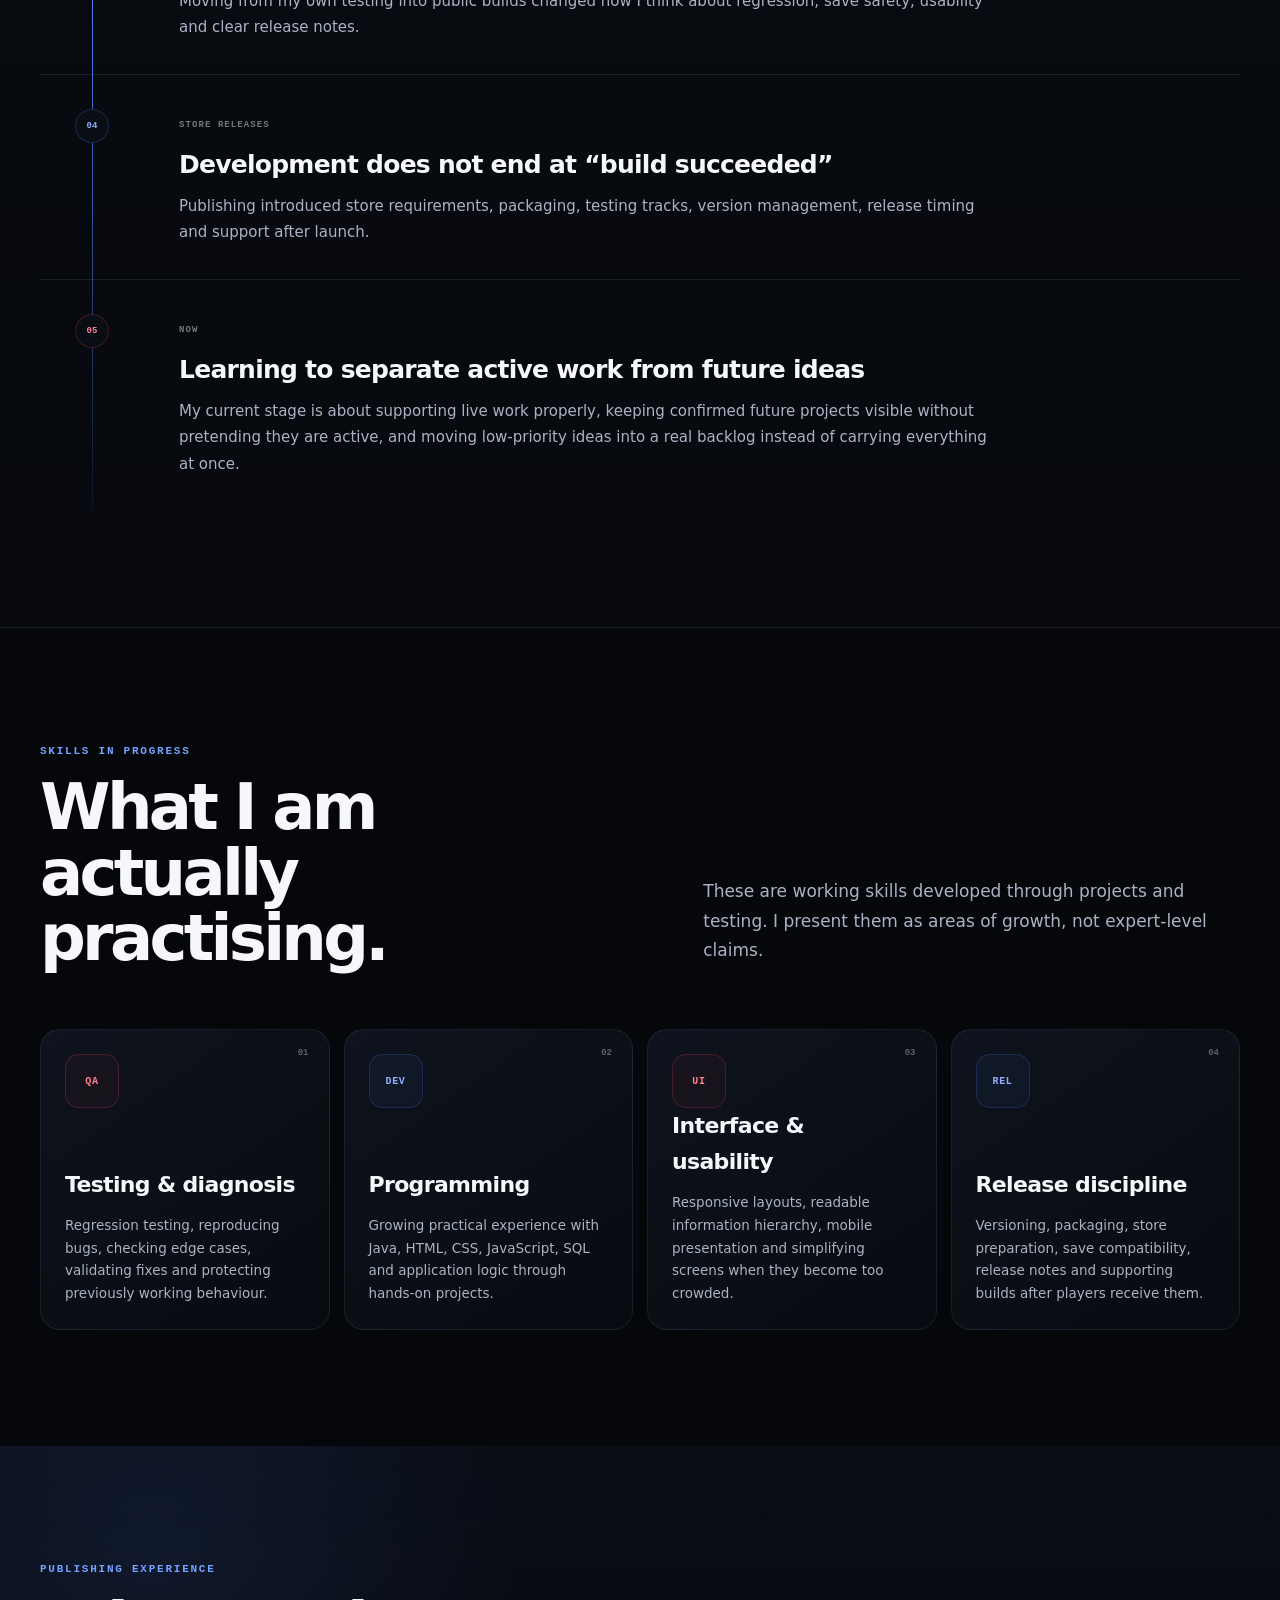
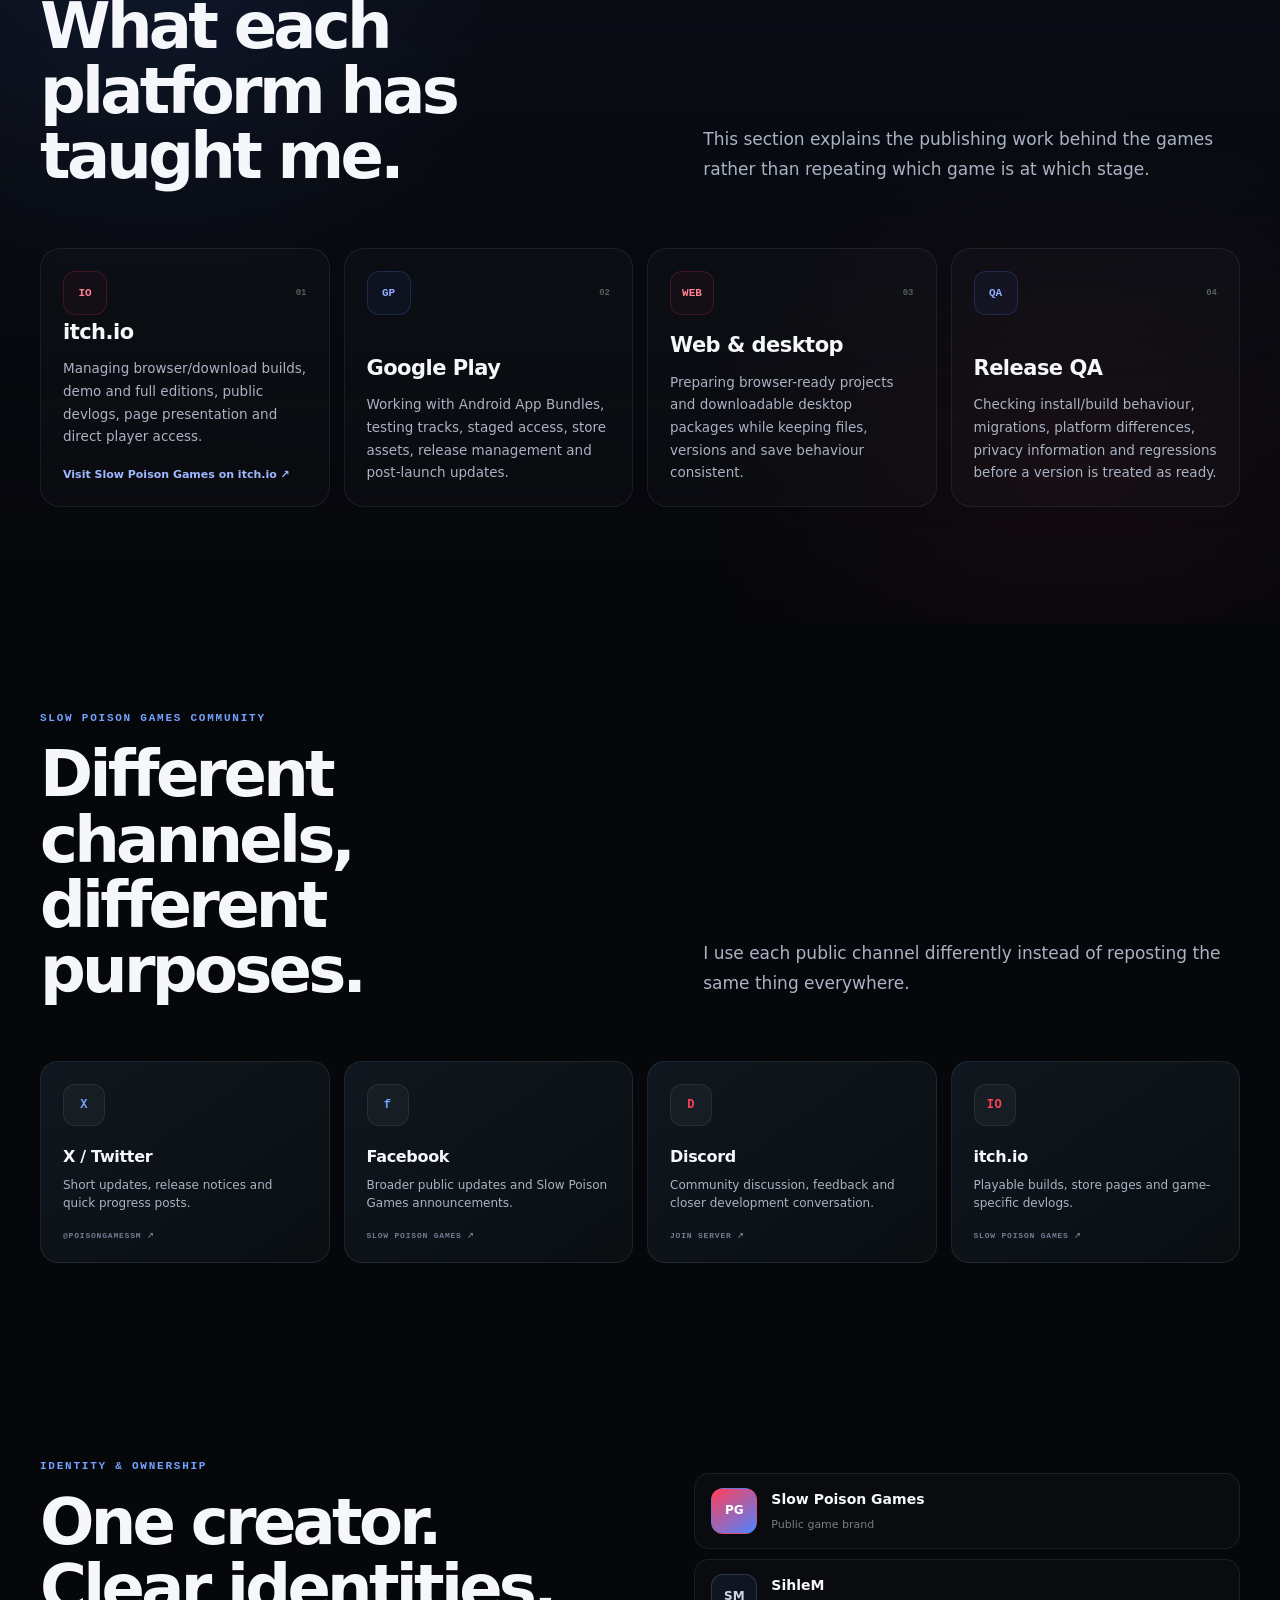
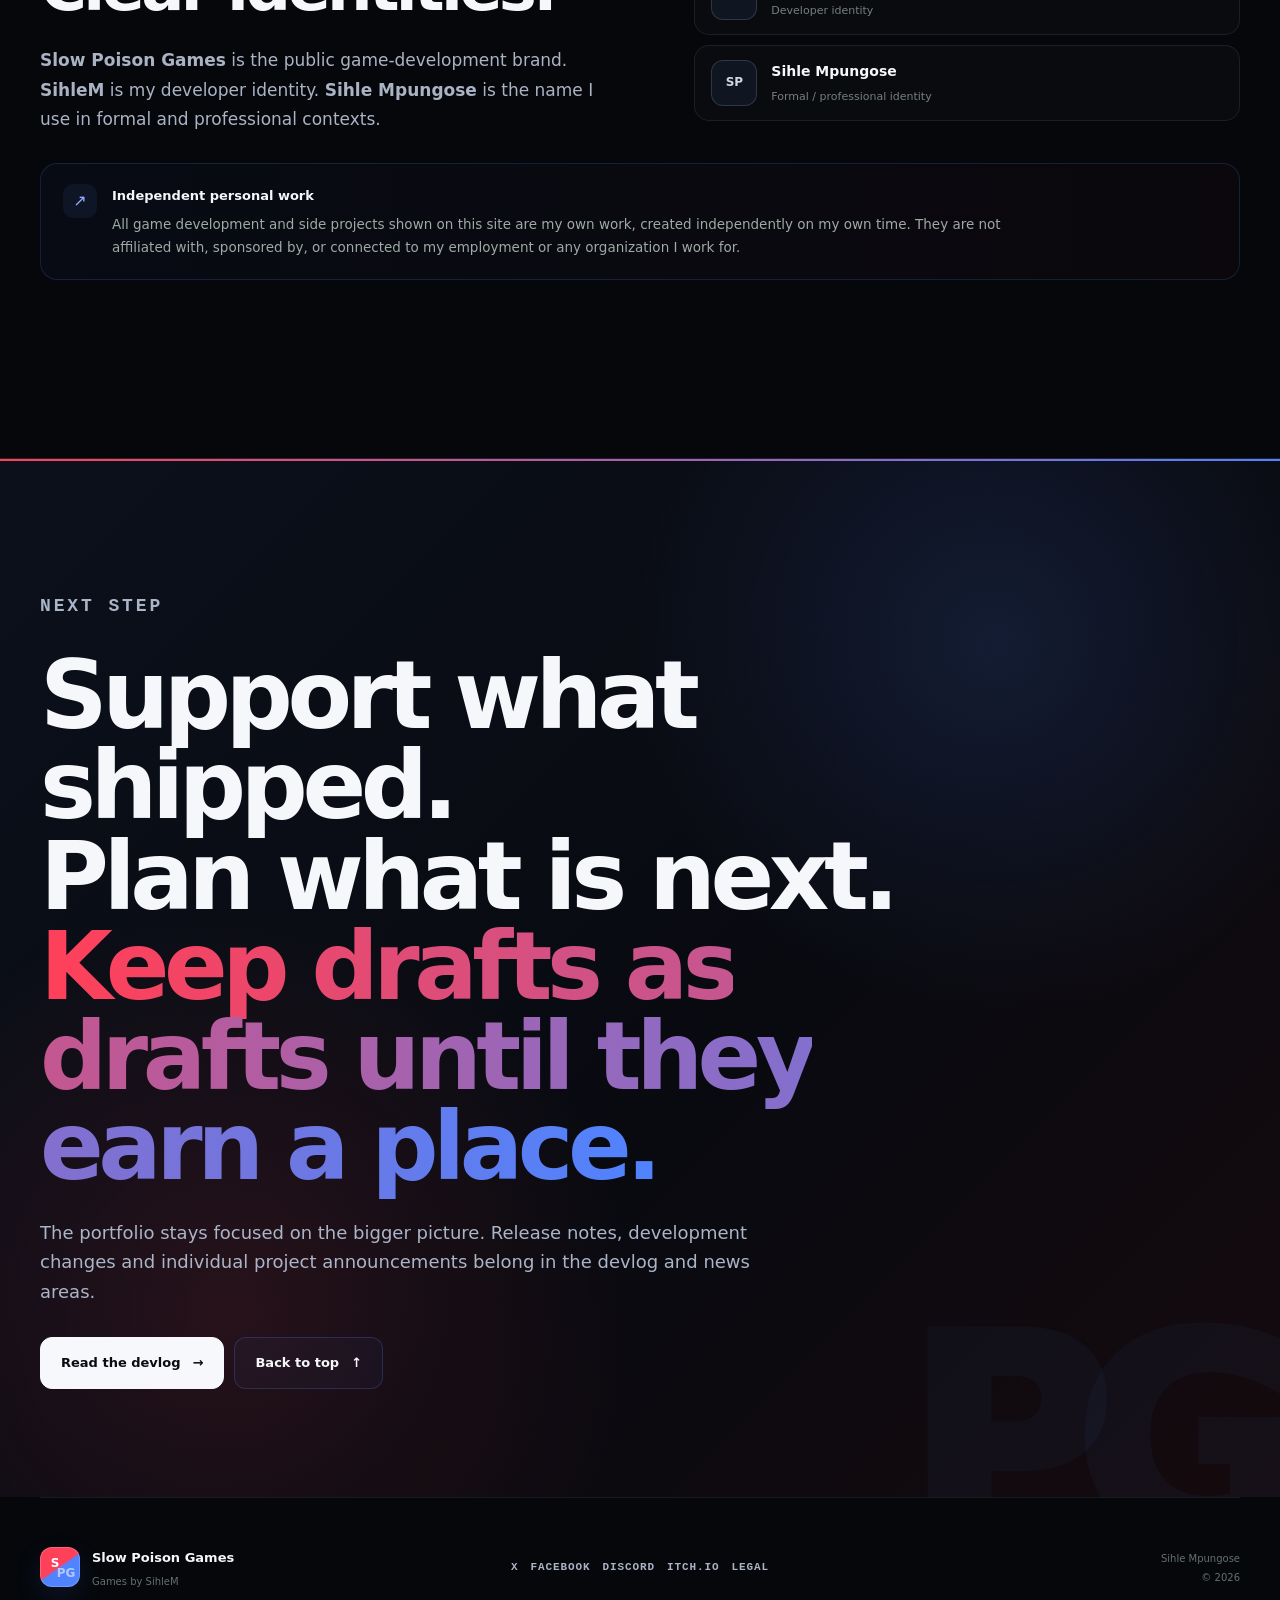
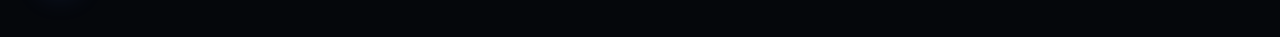
==== commit 4ae2ce5d: "Complete Slow Poison Games hero branding" ====
--- a/index.html
+++ b/index.html
@@ -69,7 +69,7 @@
 
         <div class="showcase-body">
           <div class="showcase-brand">
-            <span class="giant-pg">PG</span>
+            <span class="giant-pg">SPG</span>
             <div>
               <p>INDEPENDENT GAME DEVELOPMENT</p>
               <strong>Learning through real releases.</strong>
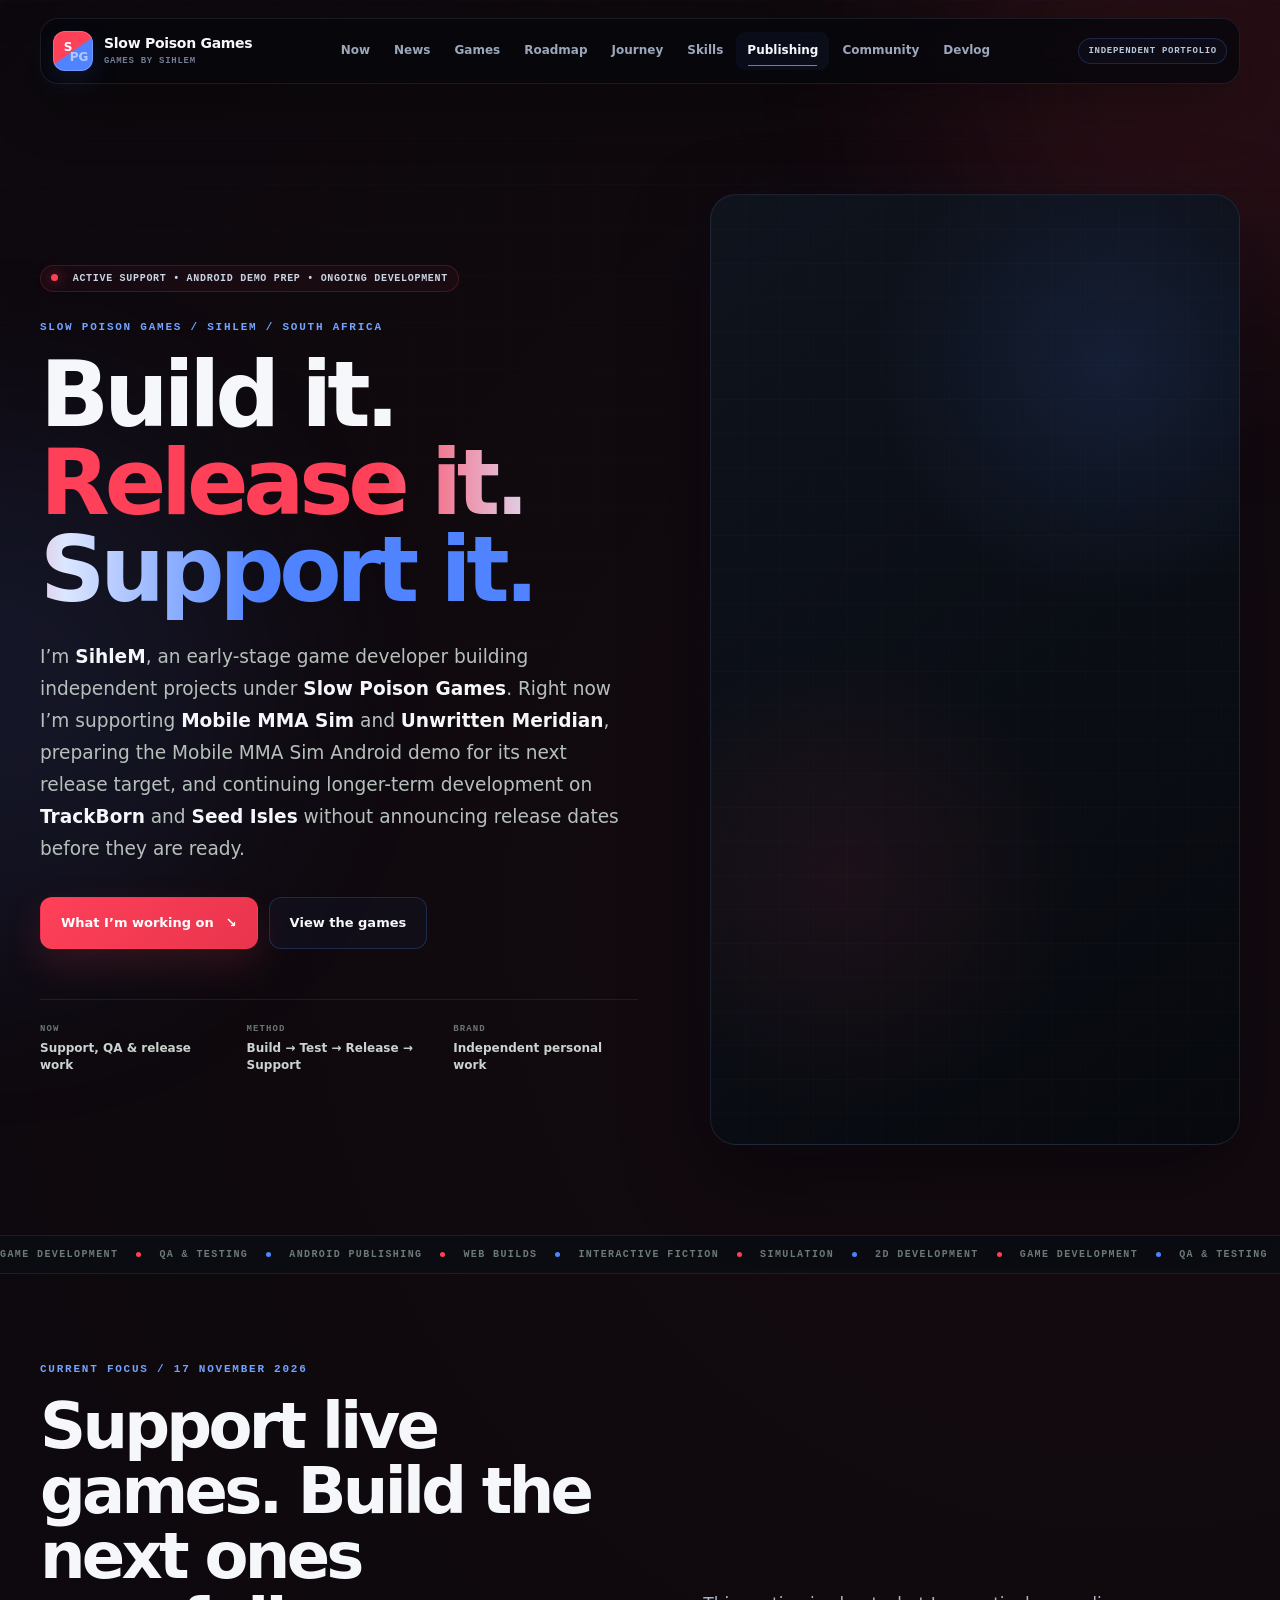
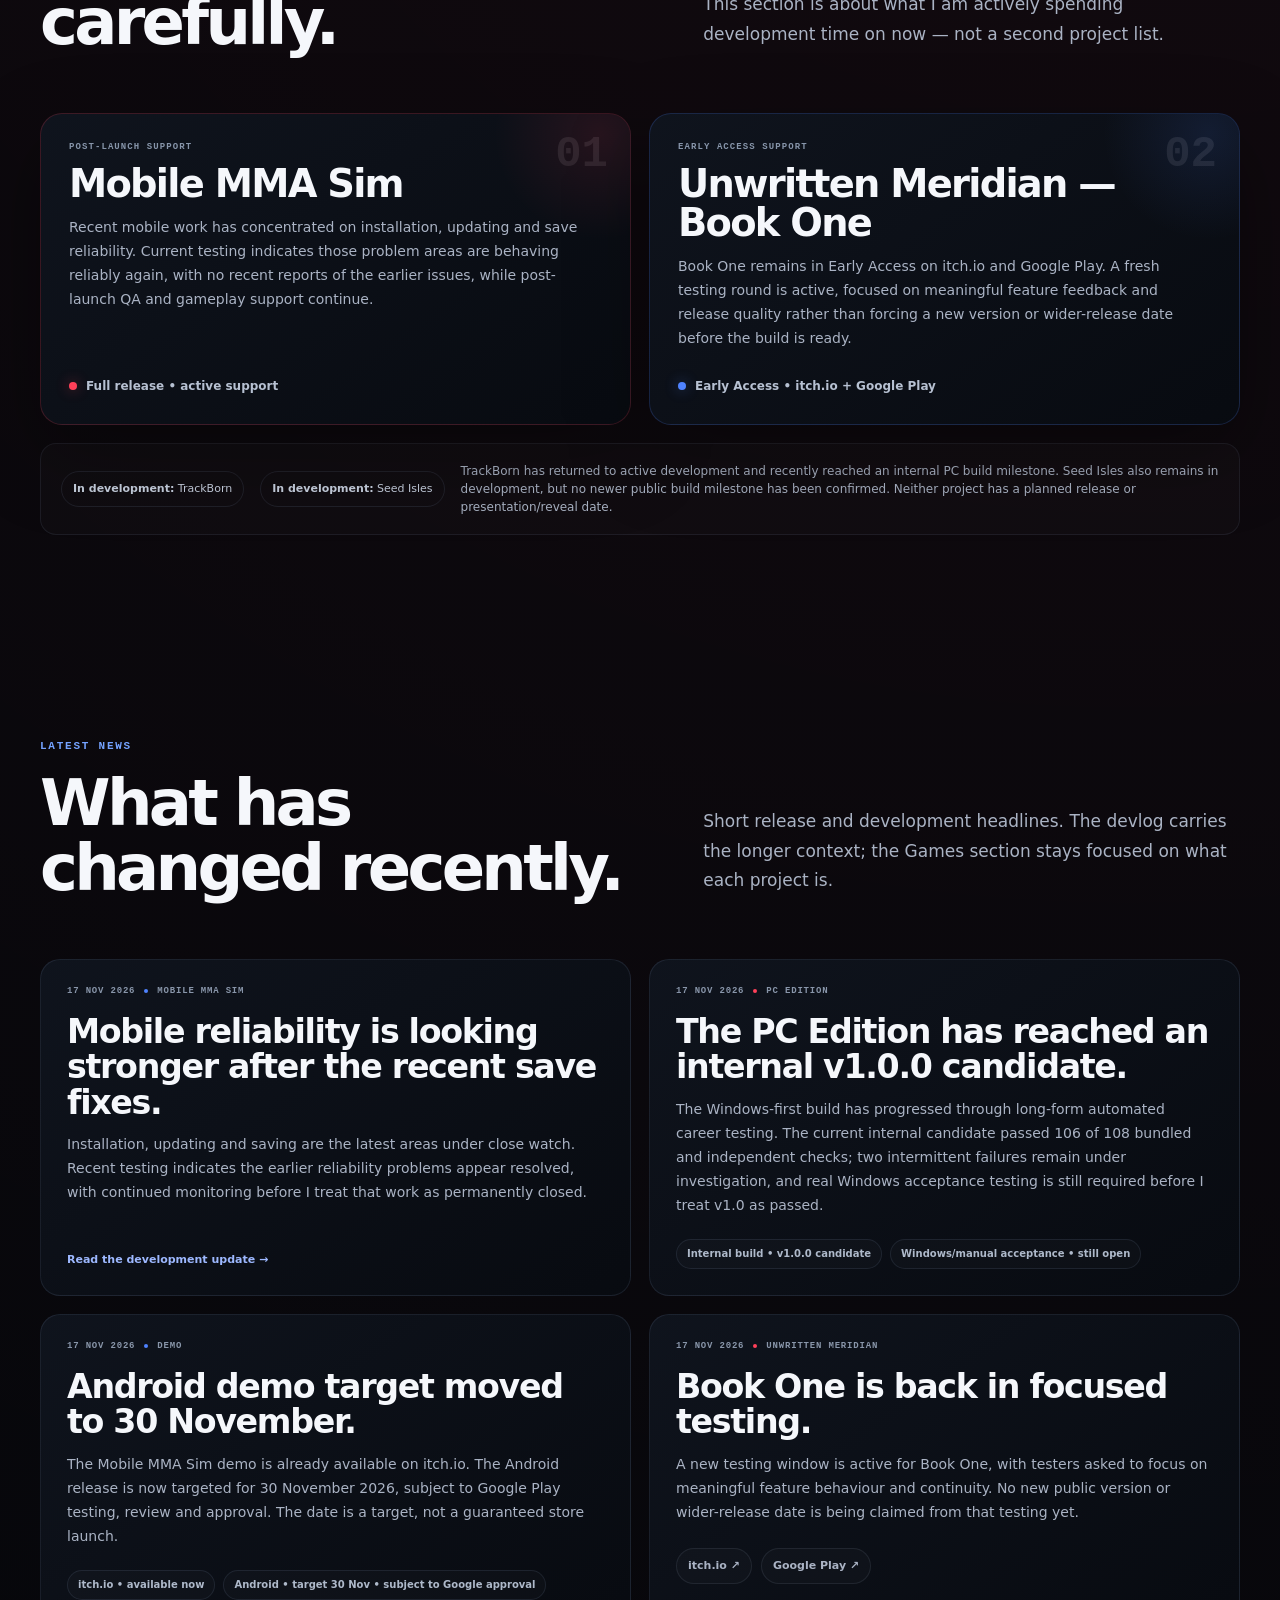
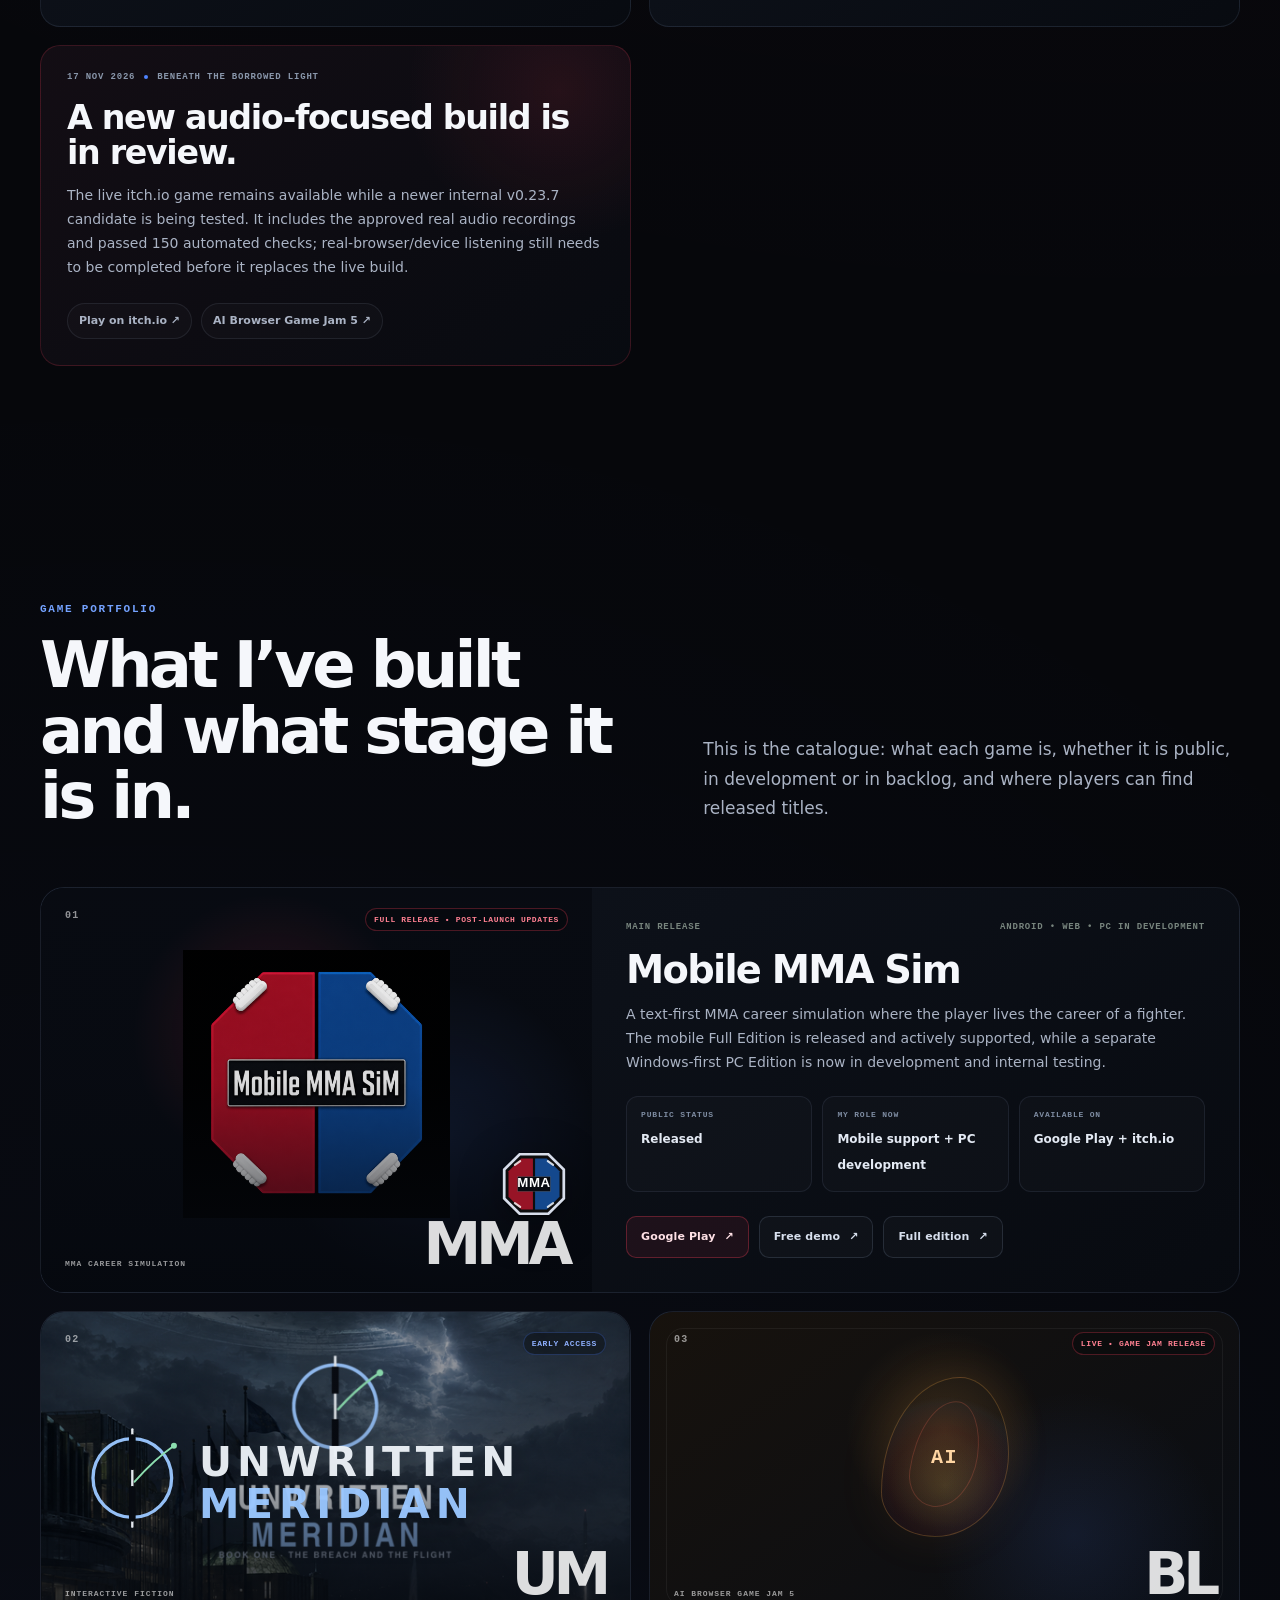
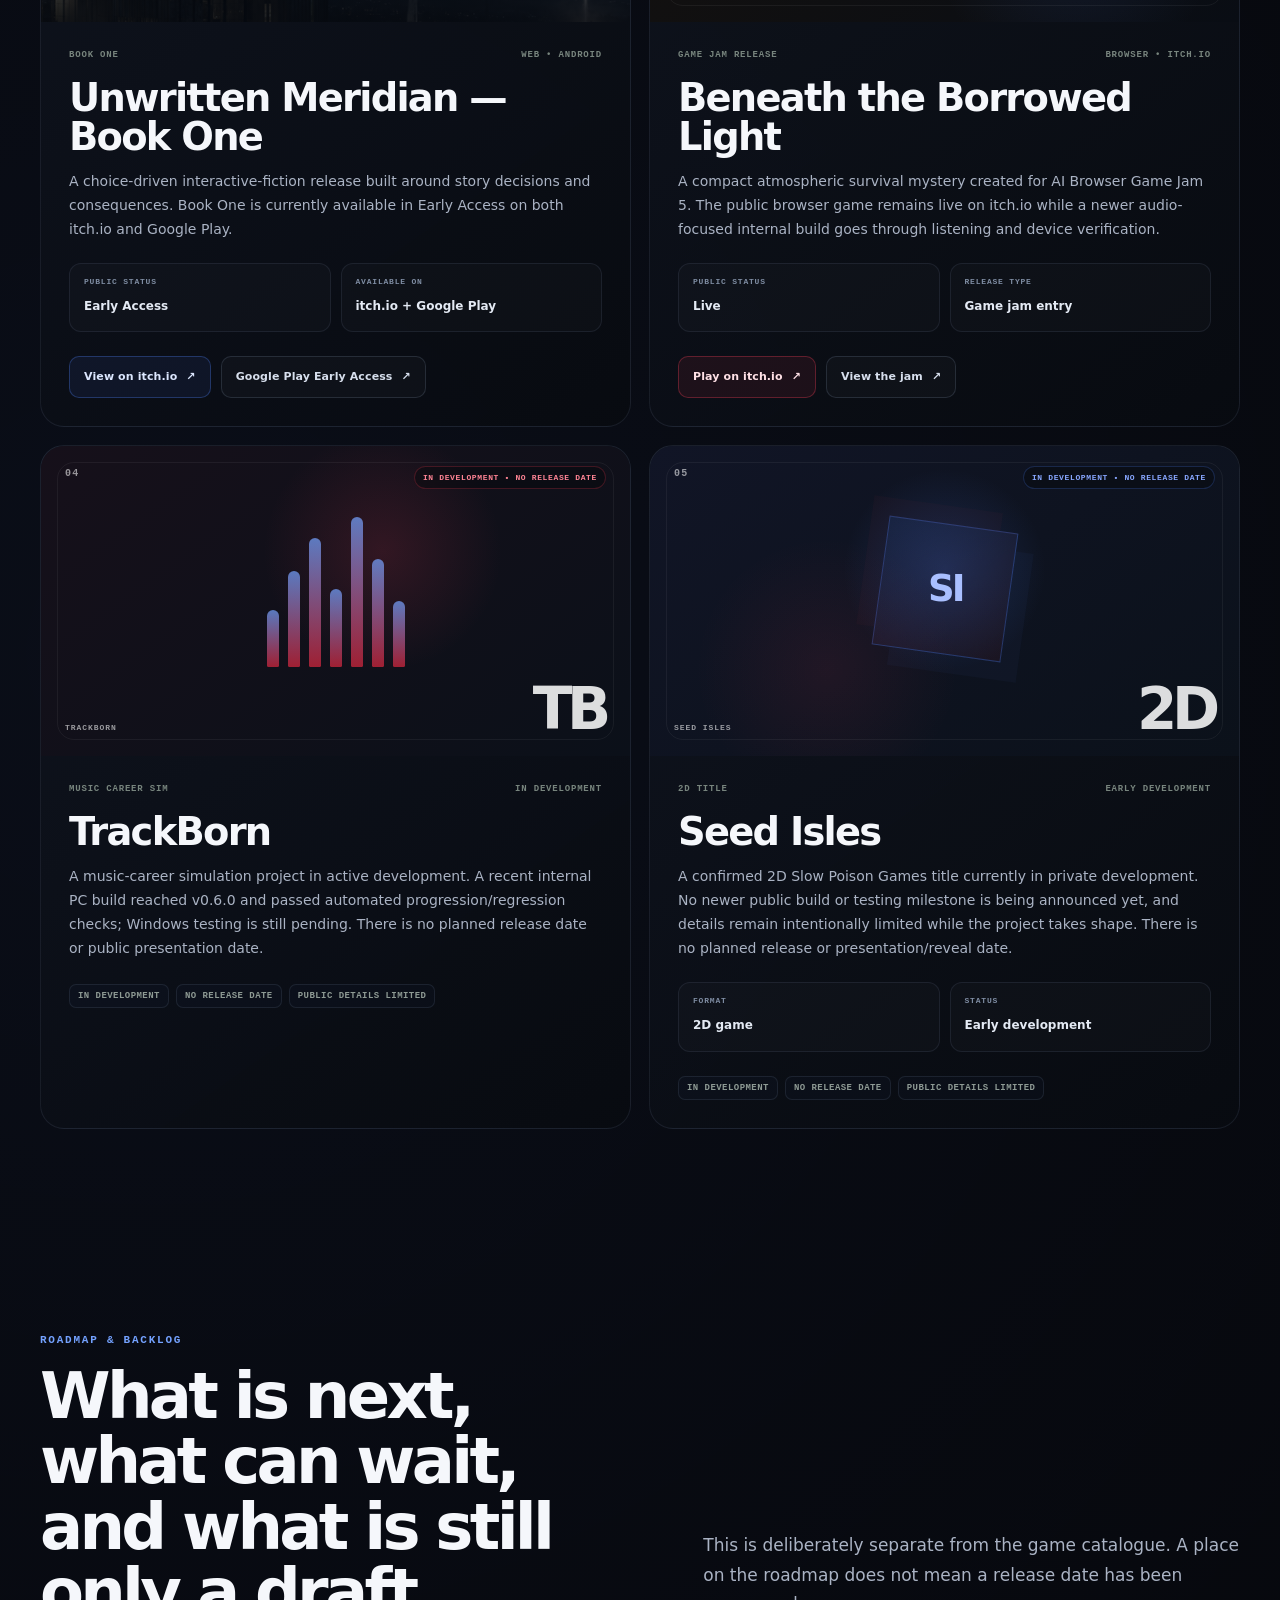
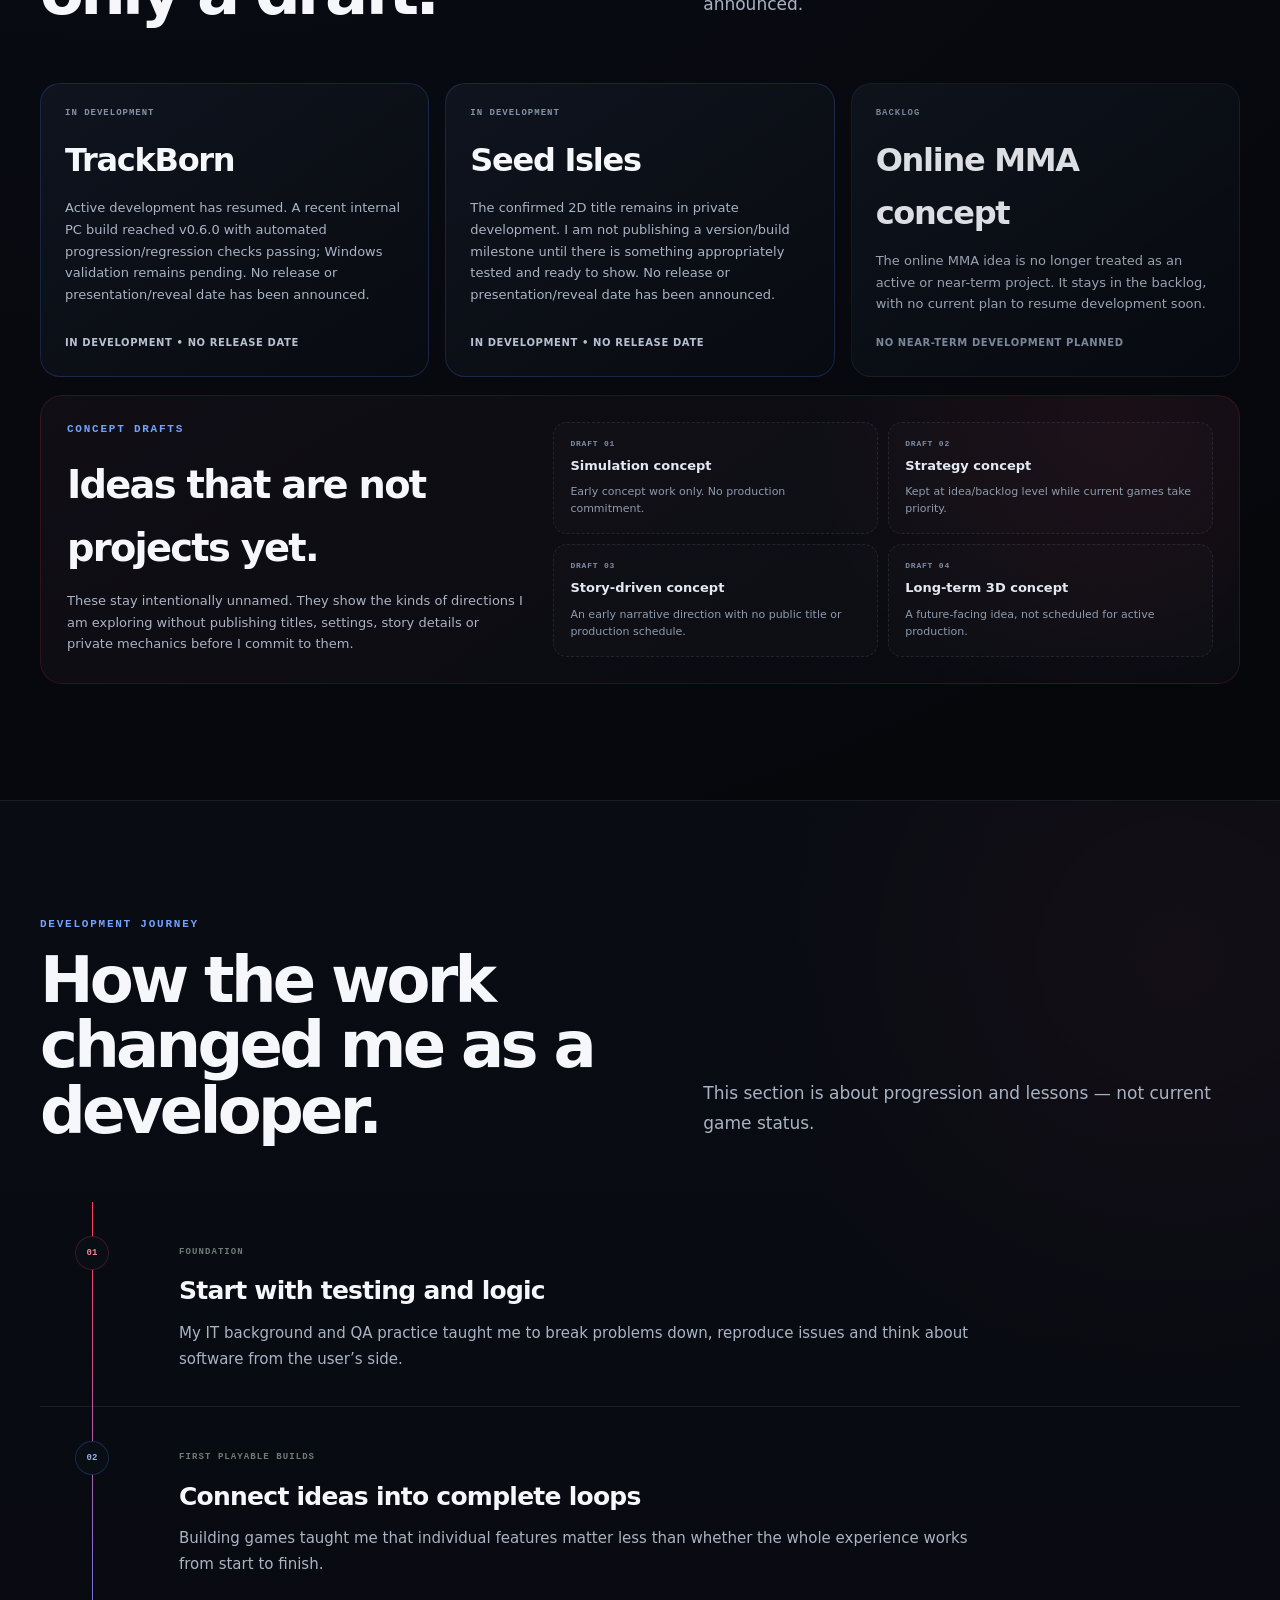
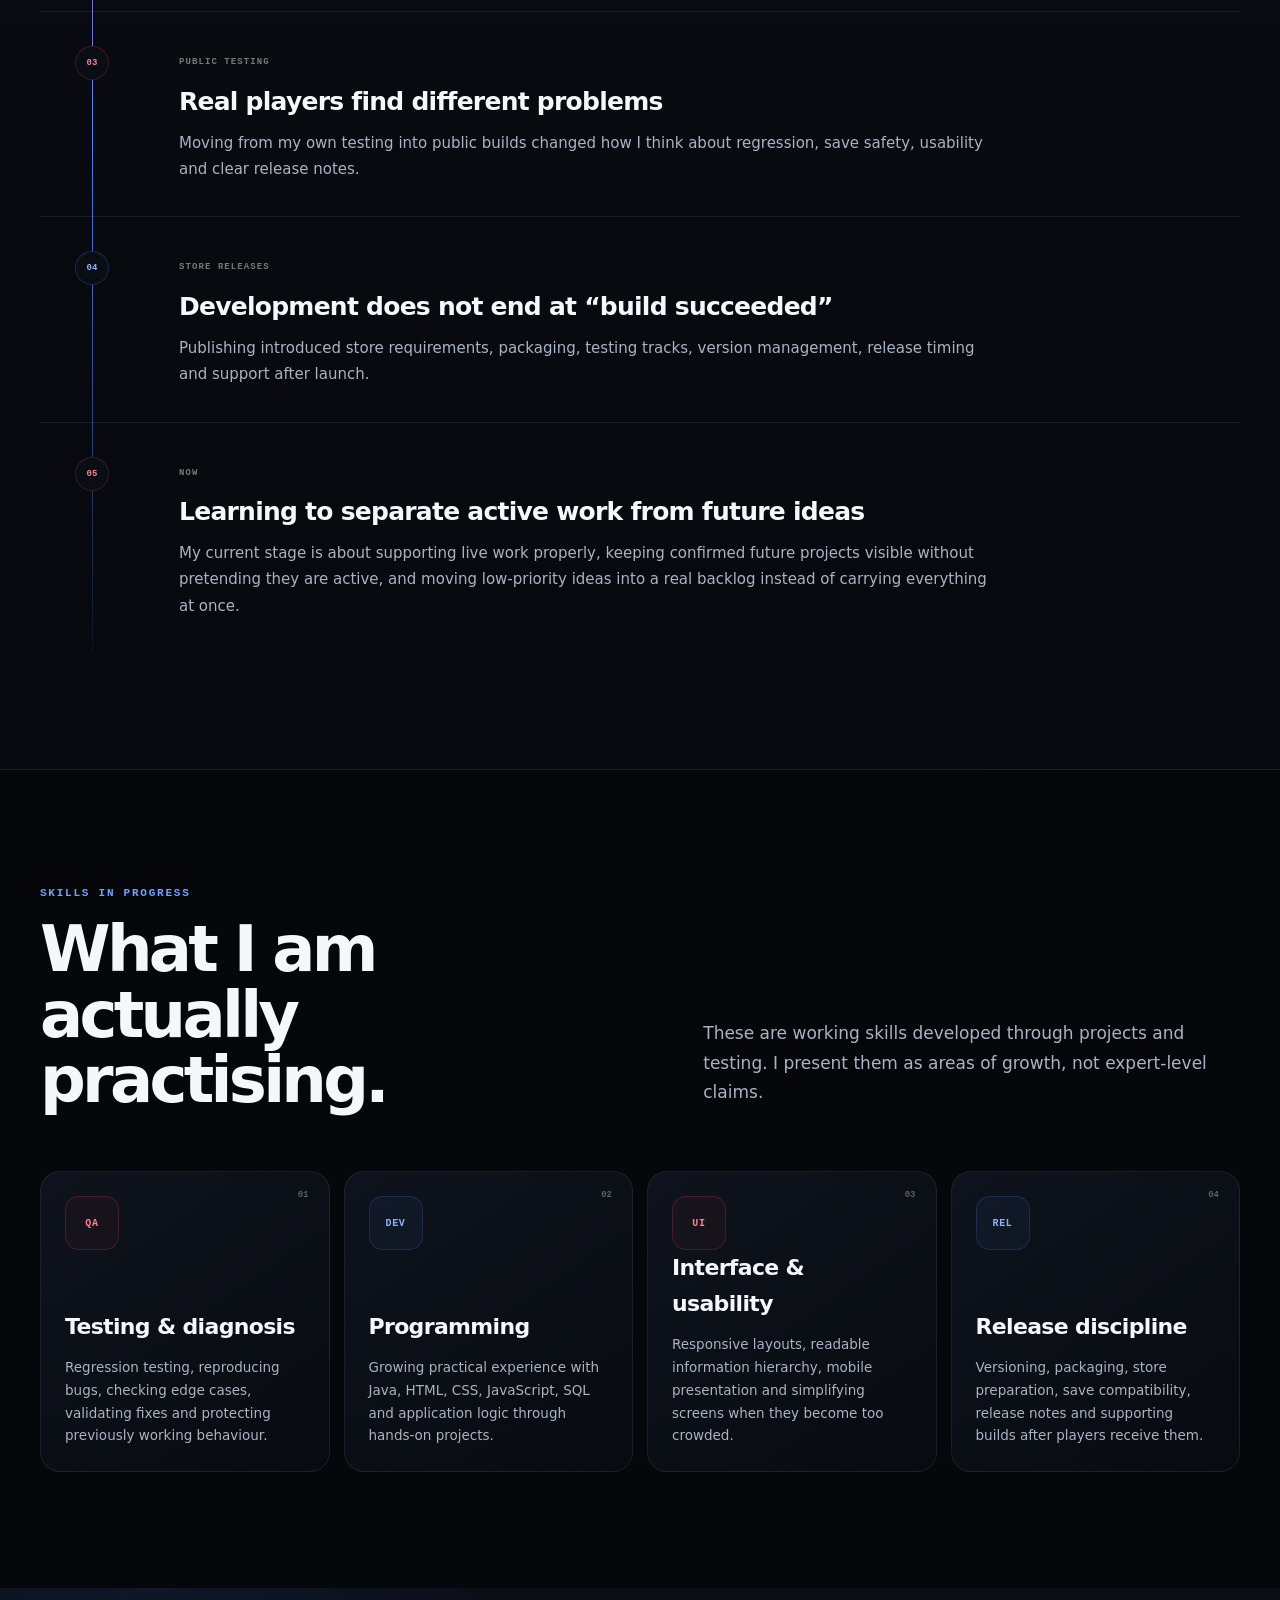
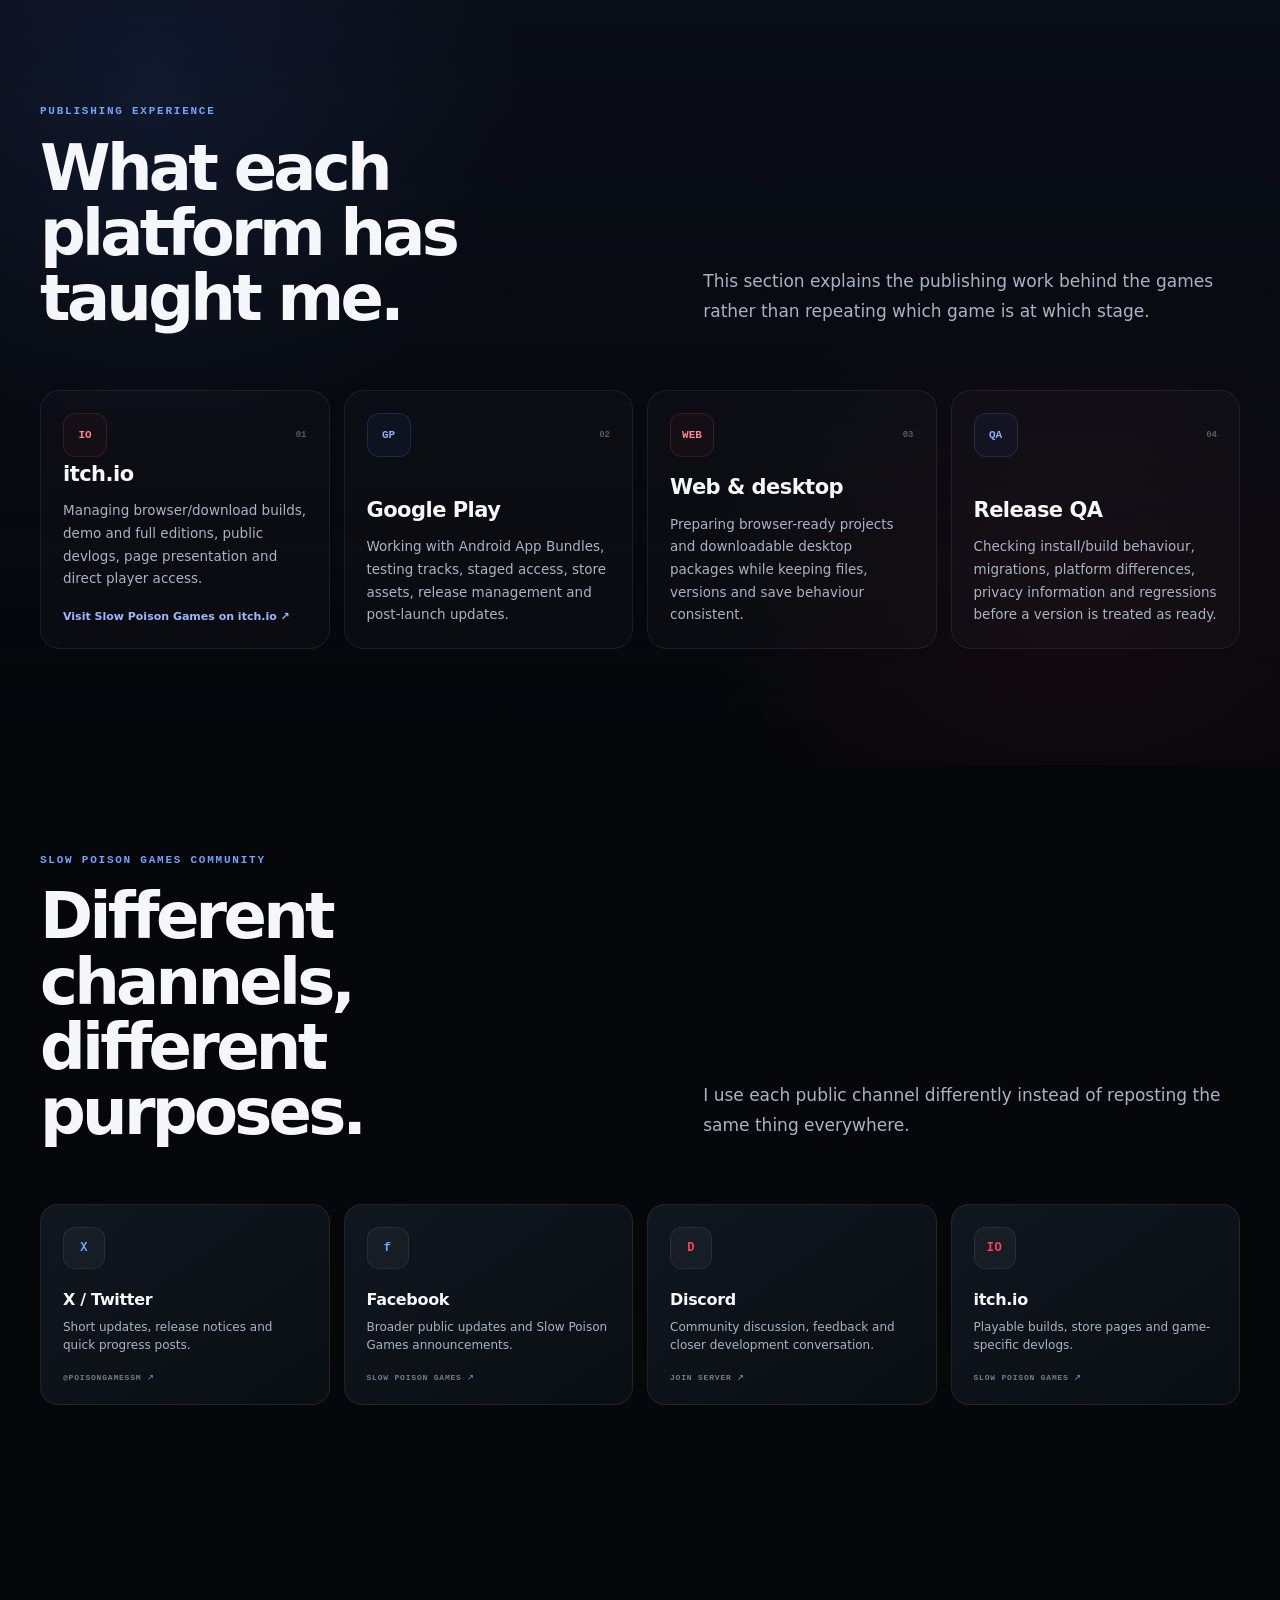
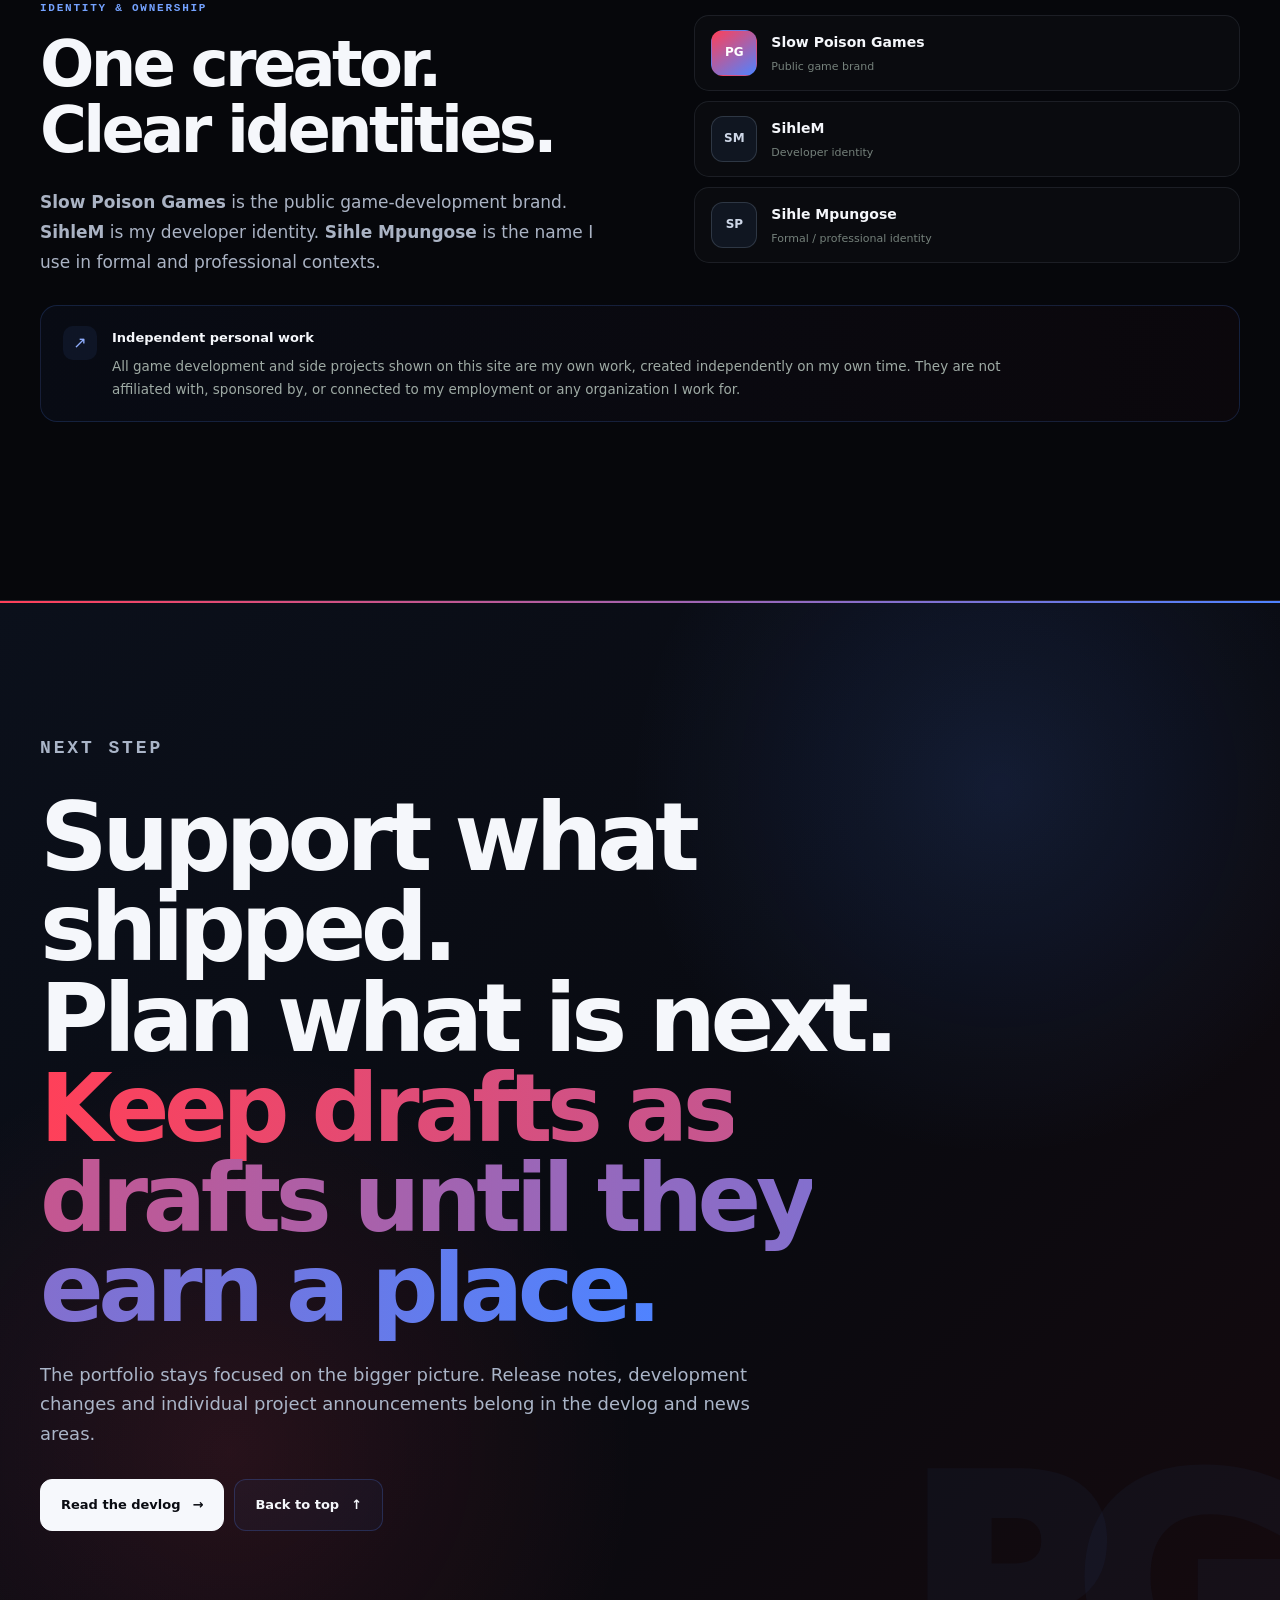
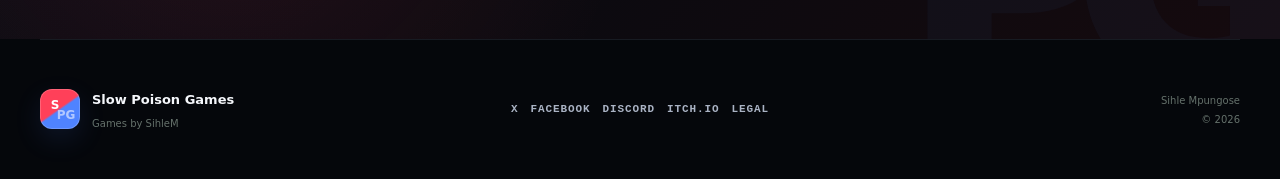
==== commit 026d801e: "Use Slow Poison Games cover on homepage" ====
--- a/index.html
+++ b/index.html
@@ -60,33 +60,8 @@
         </div>
       </div>
 
-      <div class="hero-showcase reveal" aria-label="How I approach development">
-        <div class="showcase-head">
-          <span class="window-dots" aria-hidden="true"><i></i><i></i><i></i></span>
-          <small>SLOW_POISON_GAMES / WORKFLOW</small>
-          <span>2026</span>
-        </div>
-
-        <div class="showcase-body">
-          <div class="showcase-brand">
-            <span class="giant-pg">SPG</span>
-            <div>
-              <p>INDEPENDENT GAME DEVELOPMENT</p>
-              <strong>Learning through real releases.</strong>
-            </div>
-          </div>
-
-          <div class="showcase-projects">
-            <div class="showcase-row active"><span>01</span><div><strong>Build</strong><small>Turn an idea into something playable.</small></div><b>→</b></div>
-            <div class="showcase-row"><span>02</span><div><strong>Test</strong><small>Find problems before players do.</small></div><b>→</b></div>
-            <div class="showcase-row"><span>03</span><div><strong>Release</strong><small>Package, publish and learn the platform.</small></div><b>→</b></div>
-            <div class="showcase-row"><span>04</span><div><strong>Support</strong><small>Listen, fix and keep improving.</small></div><b>↗</b></div>
-          </div>
-        </div>
-
-        <div class="showcase-foot">
-          <span>DESIGN</span><i></i><span>QA</span><i></i><span>PUBLISH</span><i></i><span>SUPPORT</span>
-        </div>
+      <div class="hero-showcase hero-cover reveal" aria-label="Slow Poison Games website cover image">
+        <img class="hero-cover-image" src="assets/hero/slow-poison-games-cover.webp" alt="Slow Poison Games cover artwork with red and blue futuristic skyline branding" />
       </div>
     </section>
 
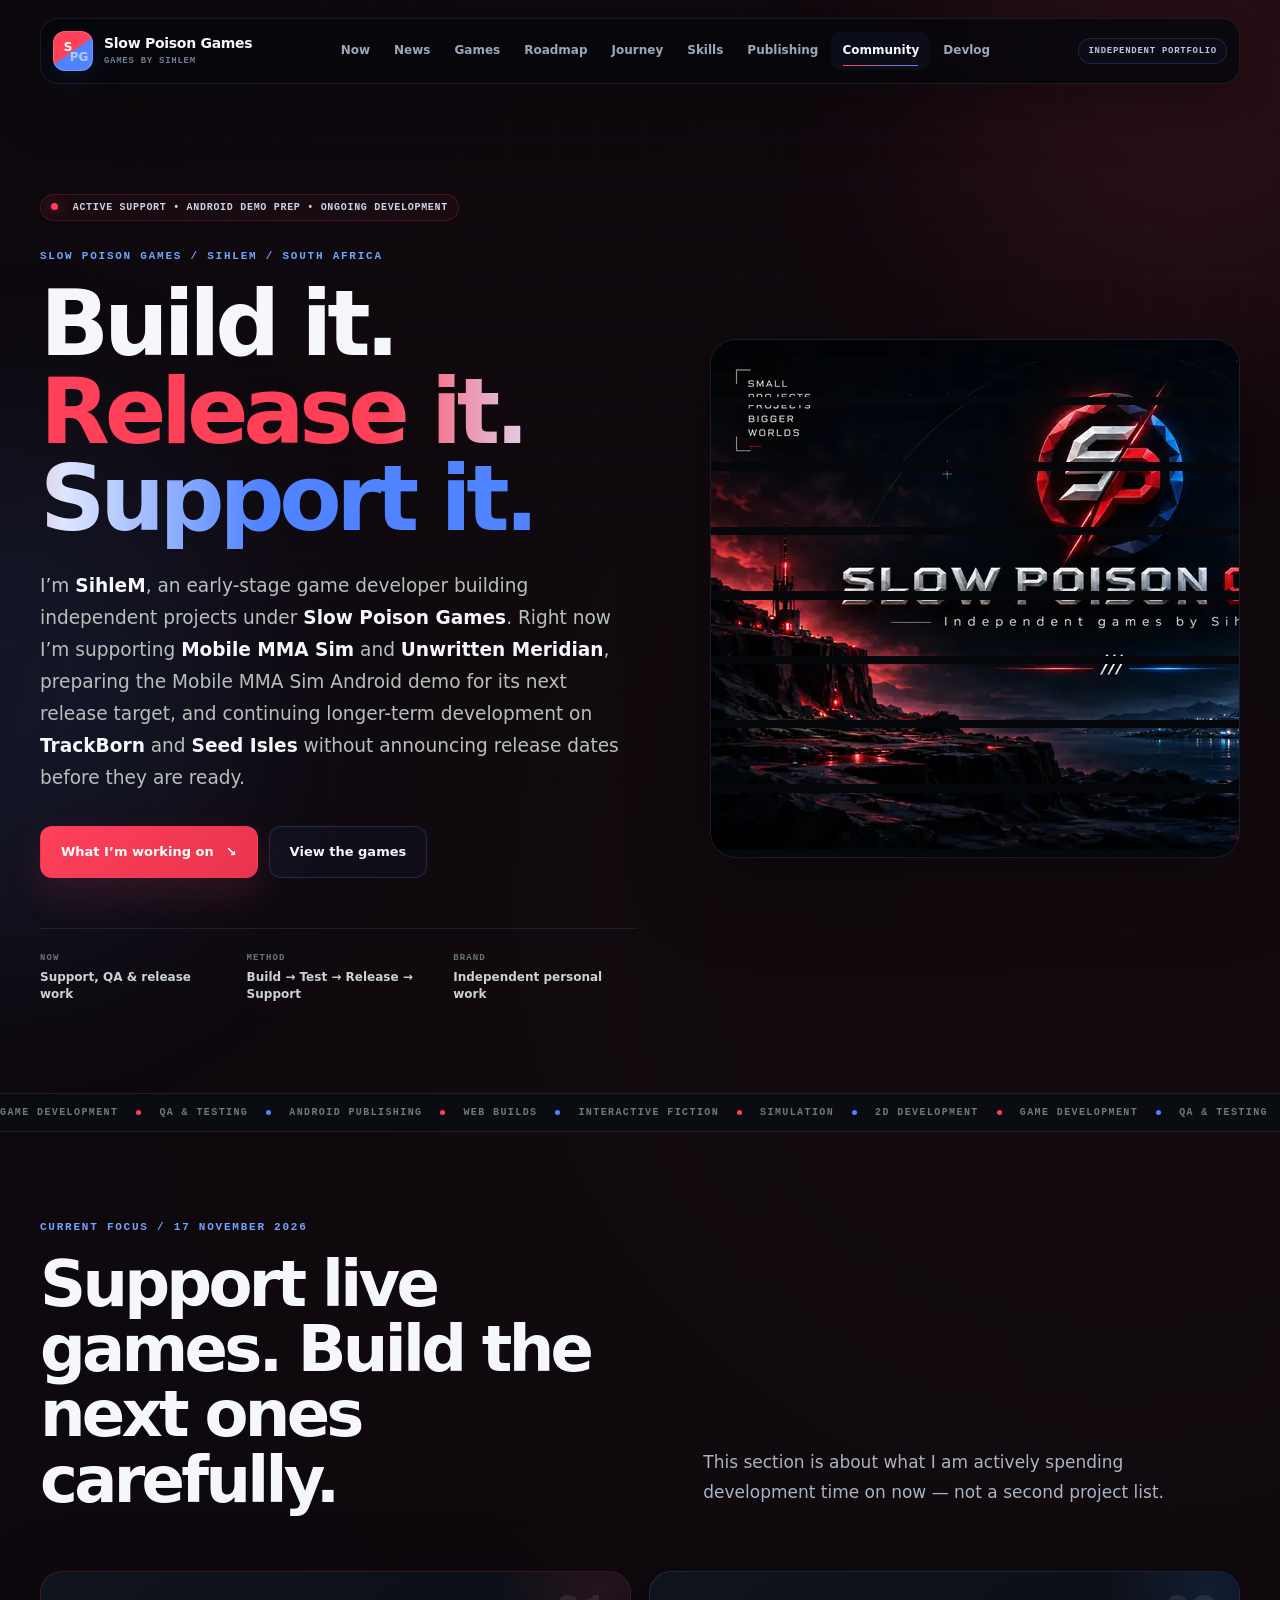
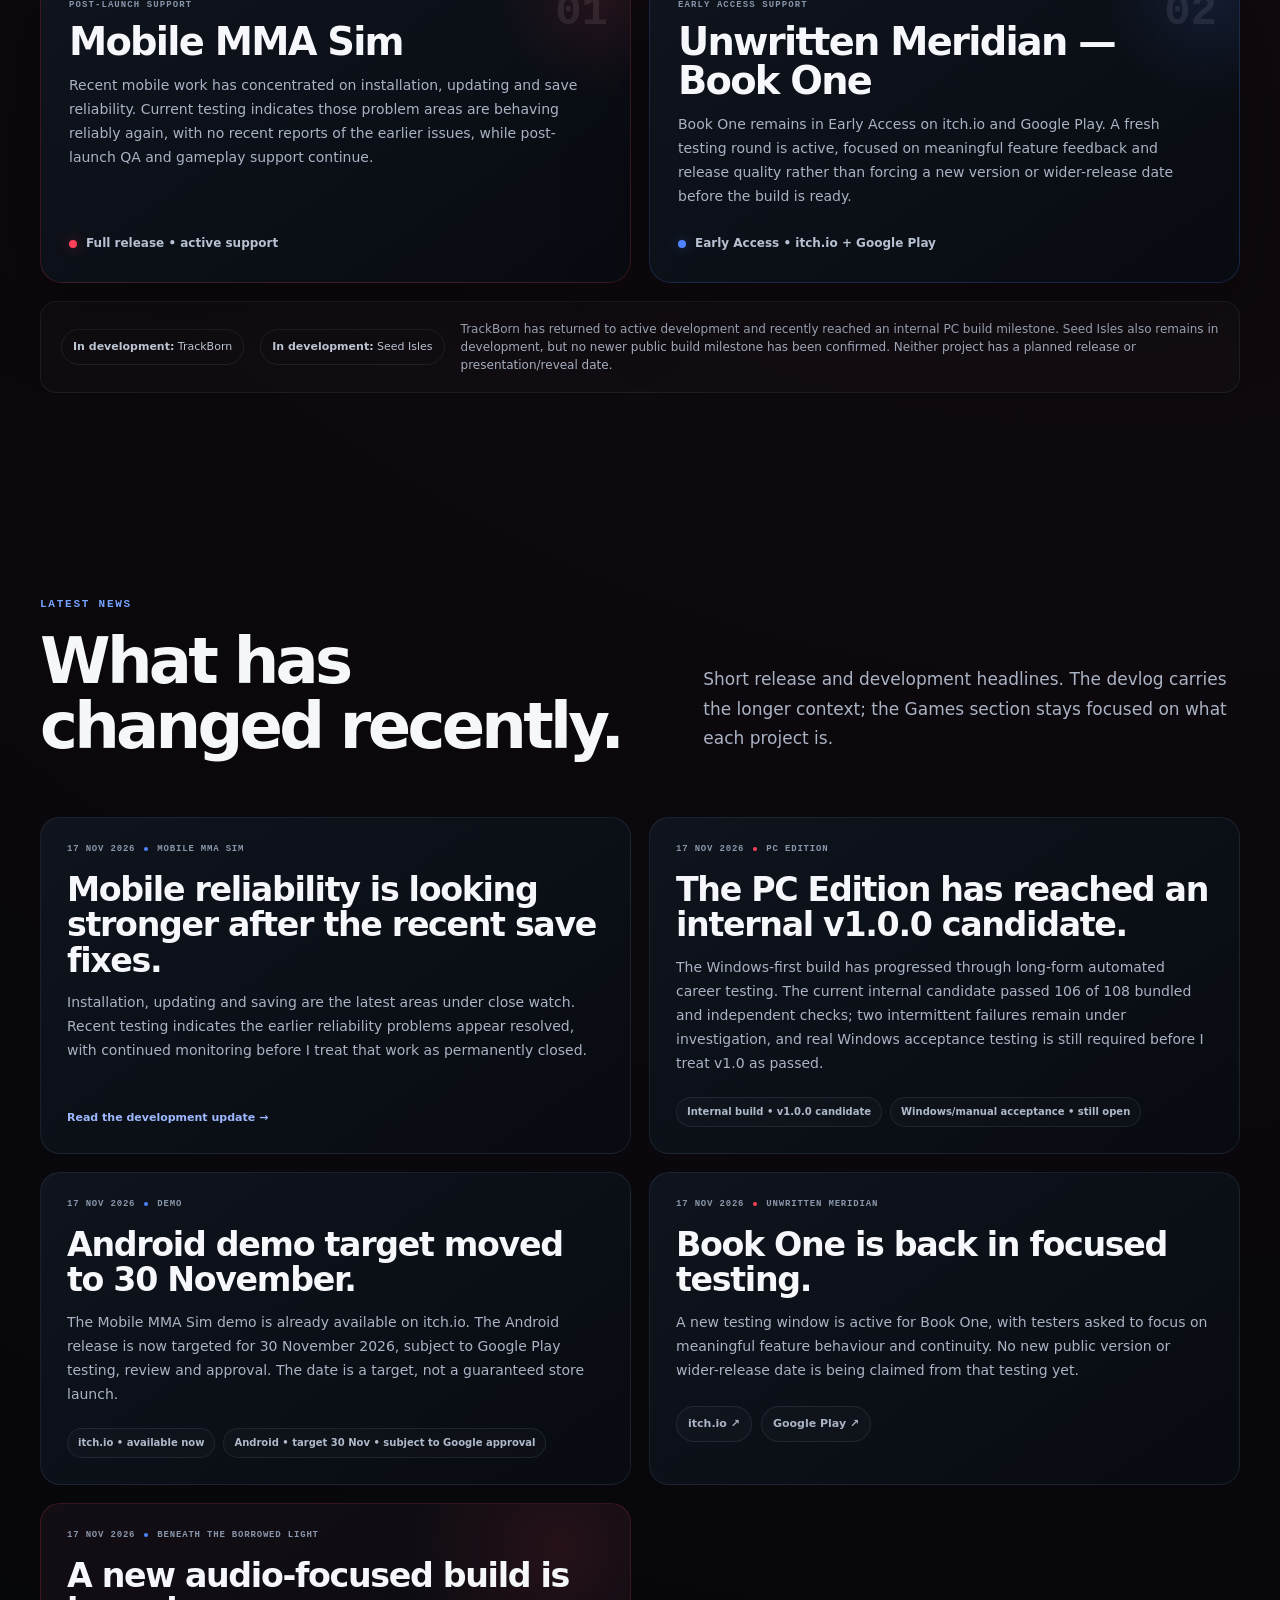
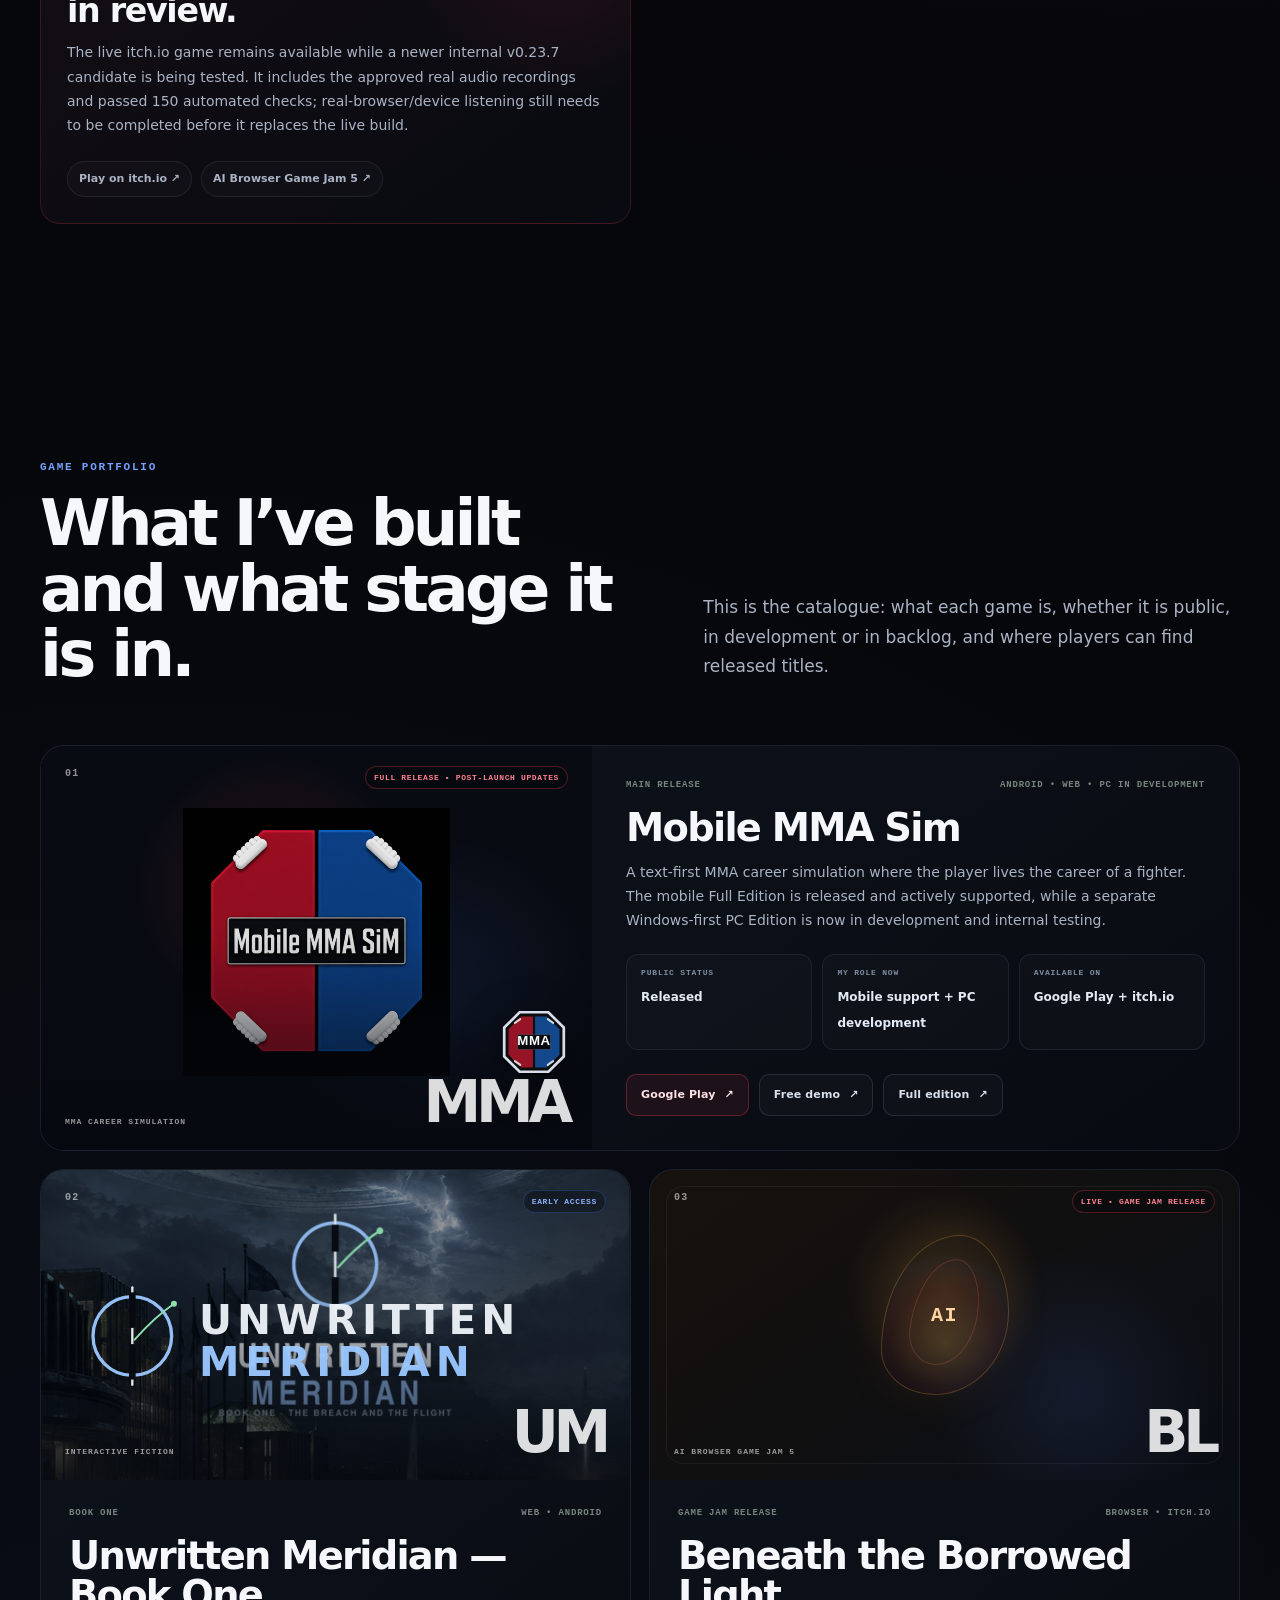
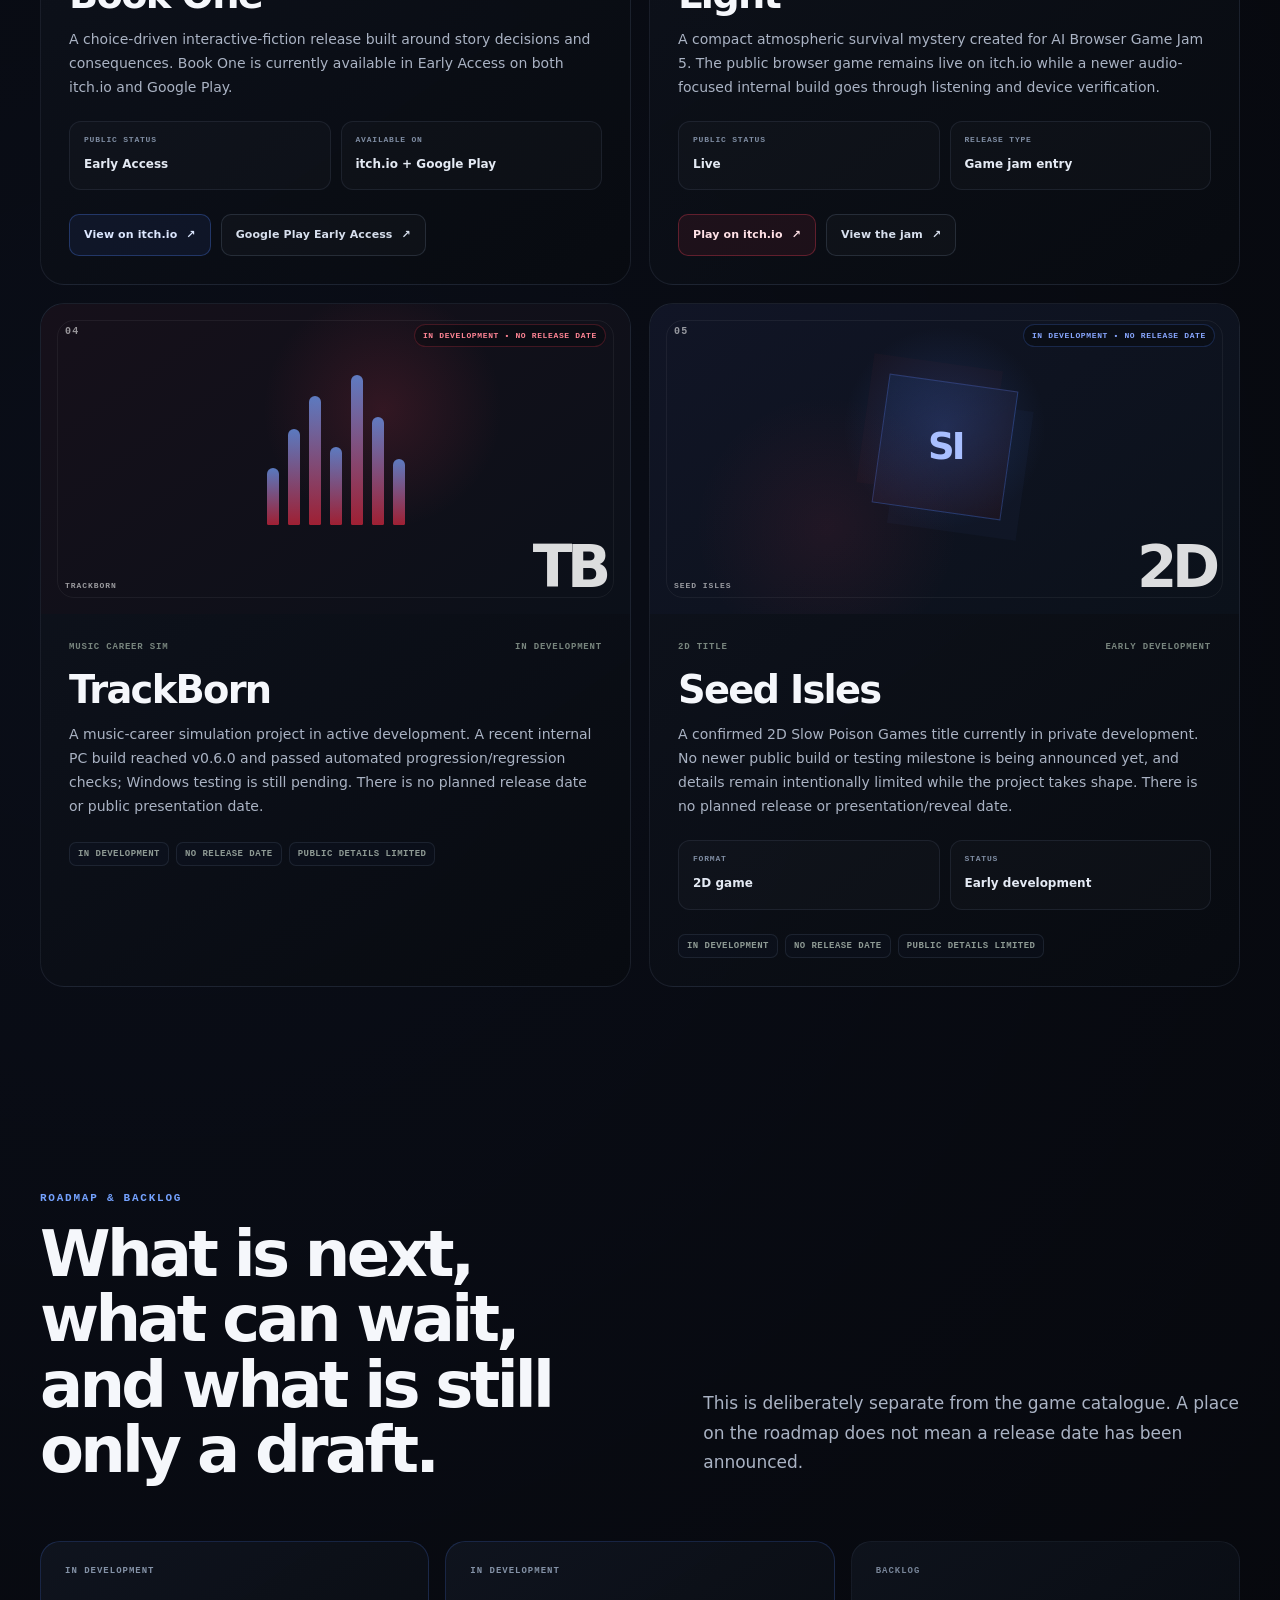
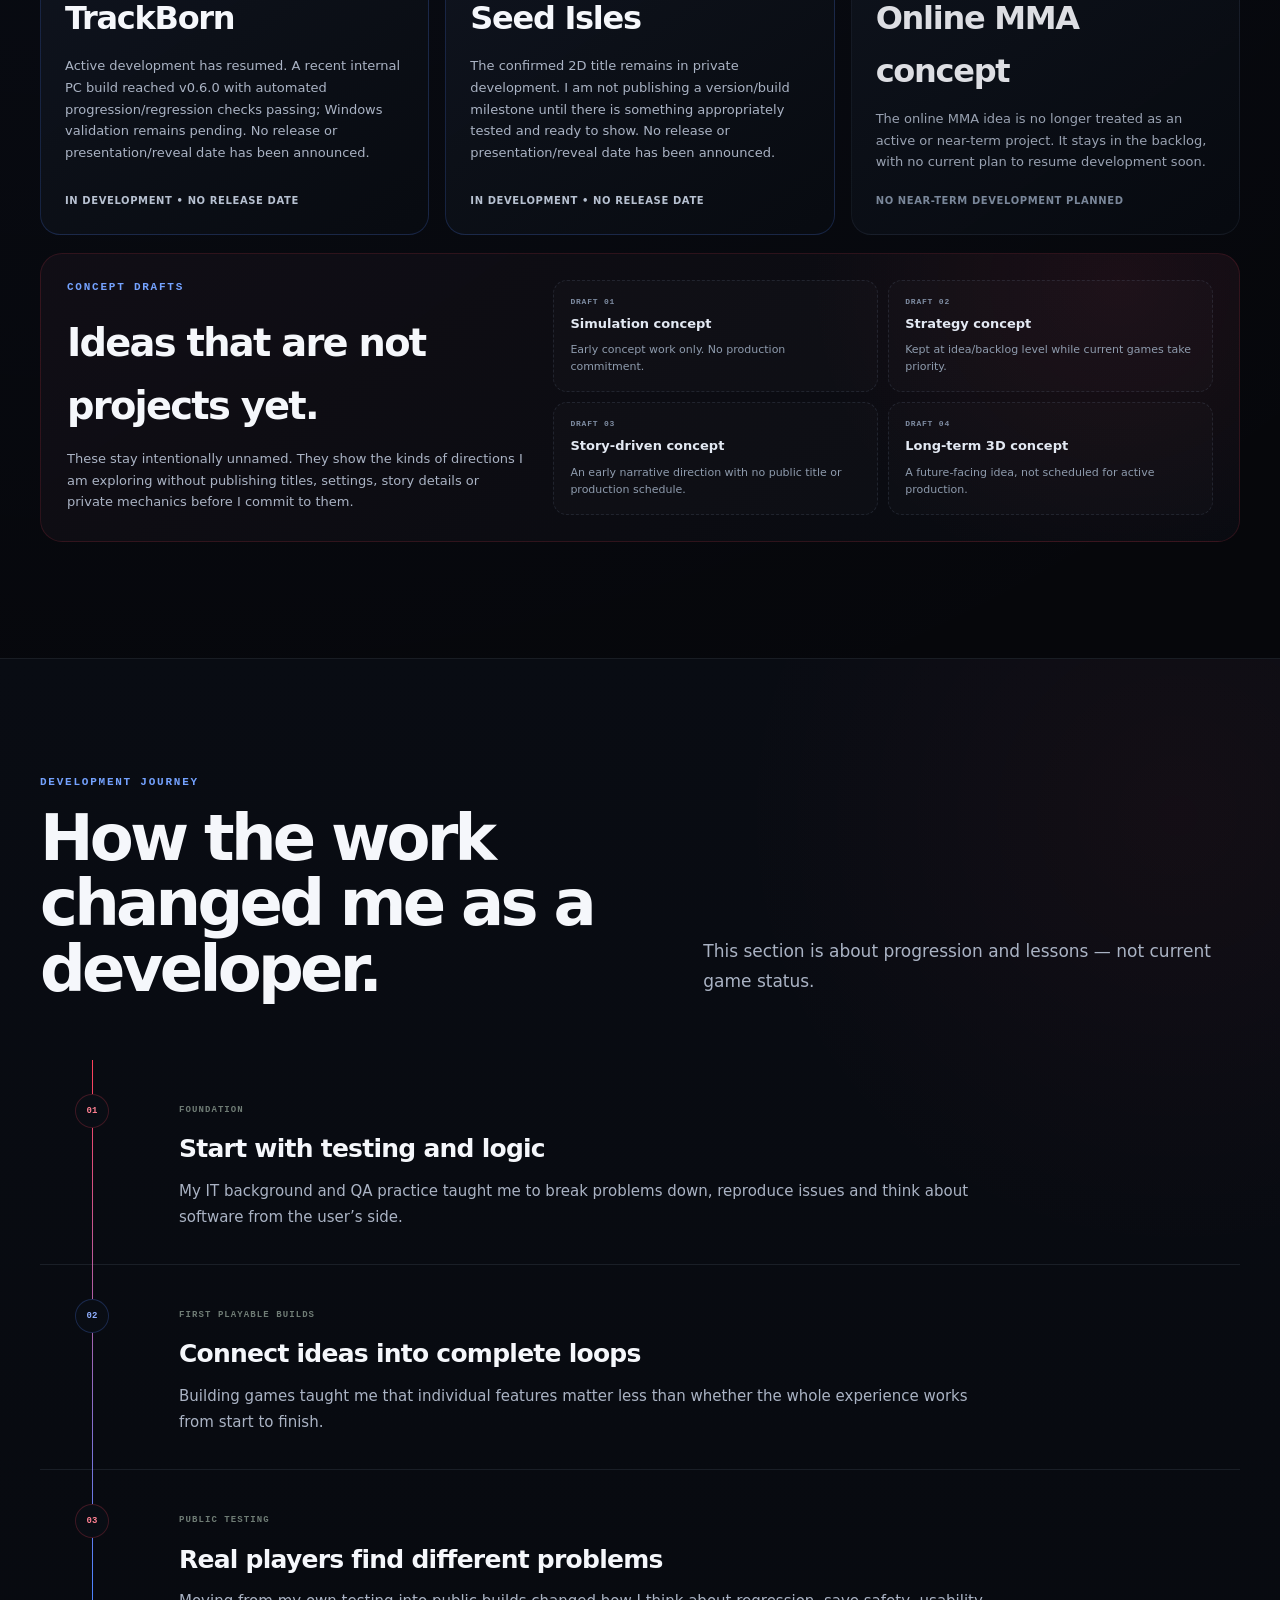
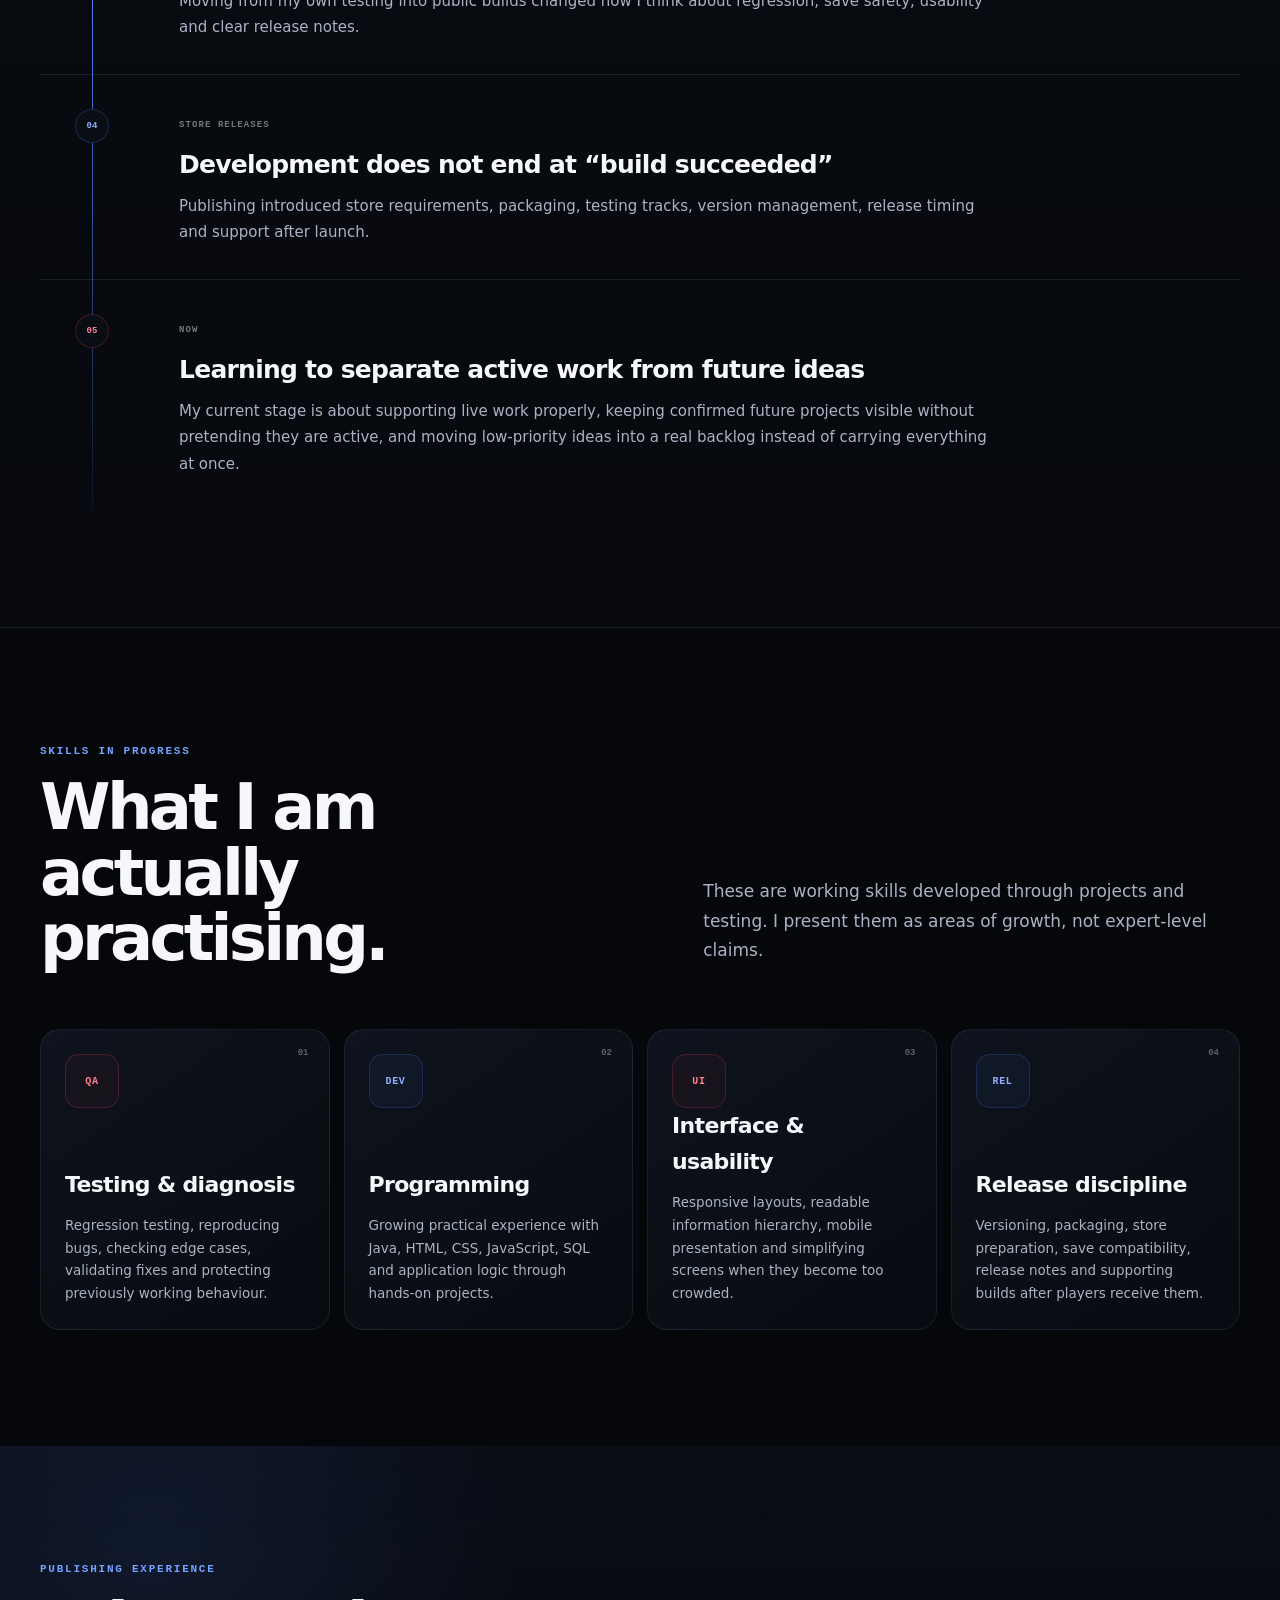
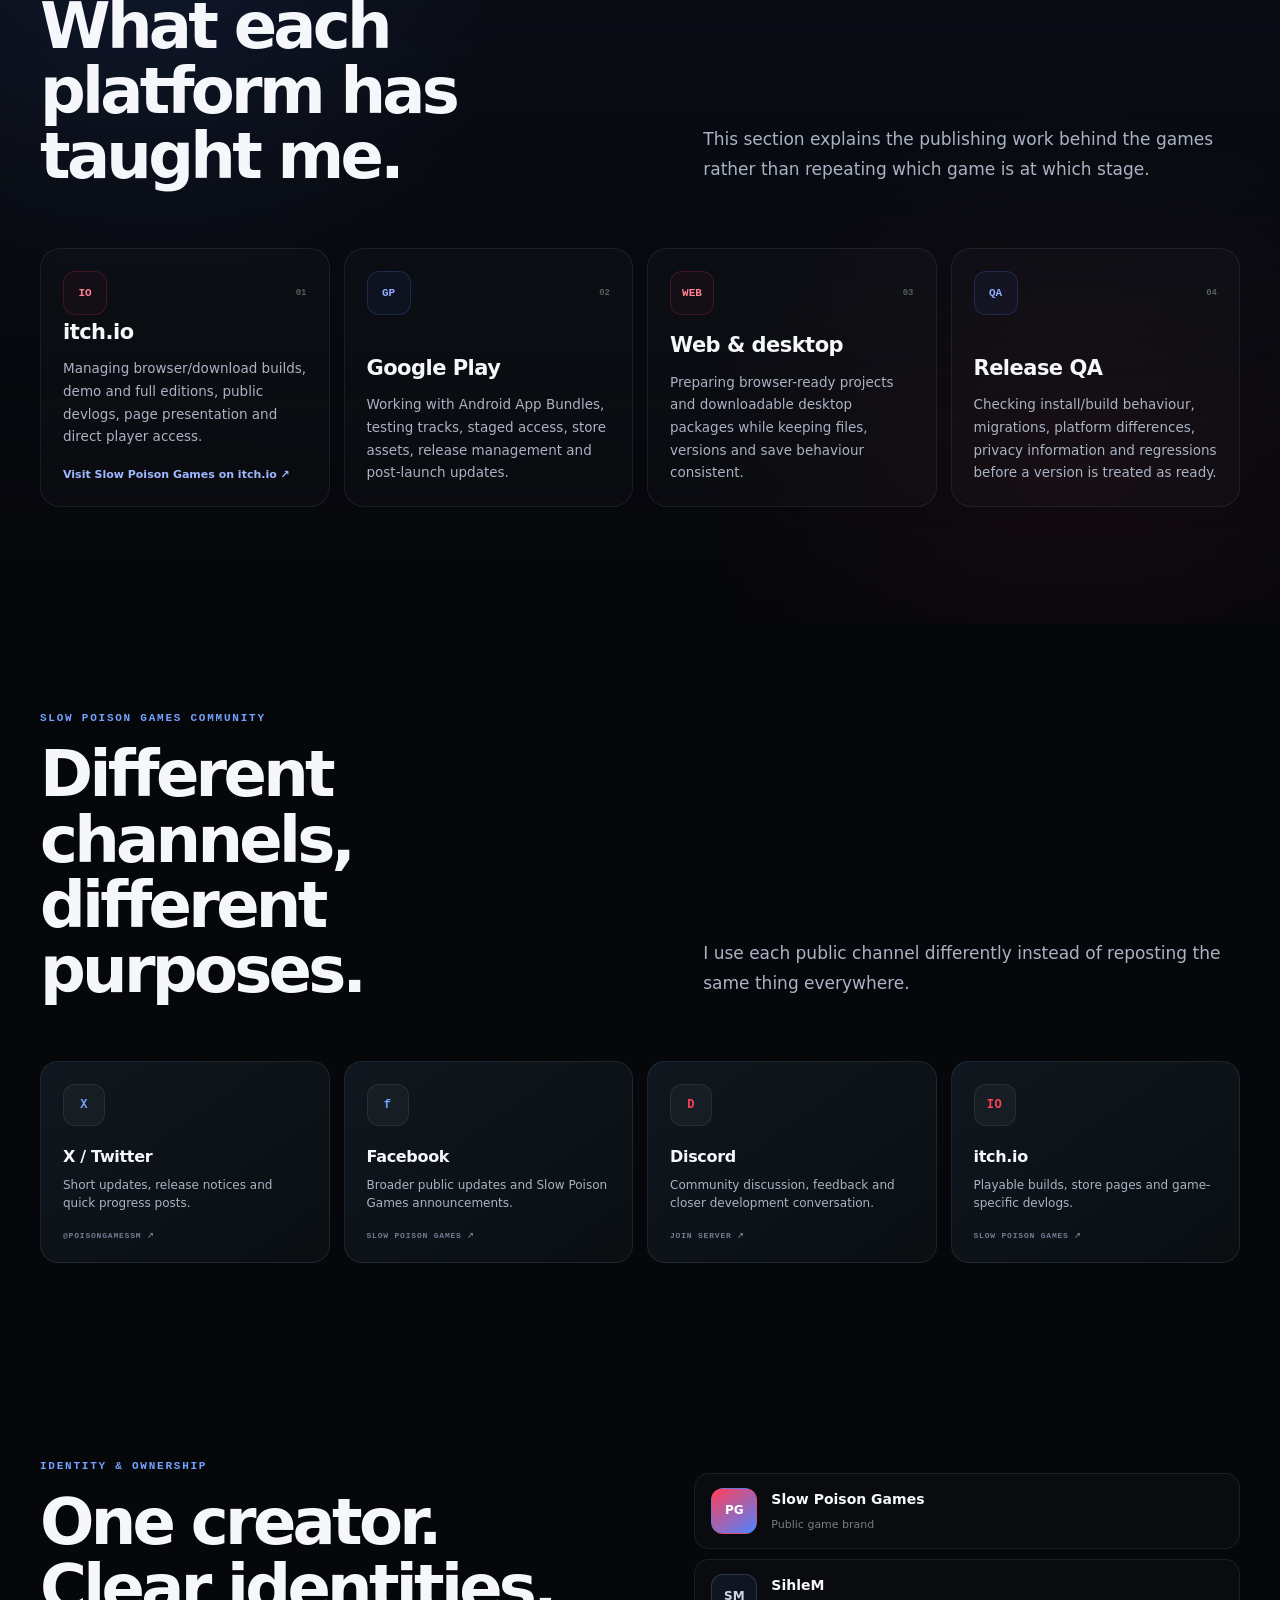
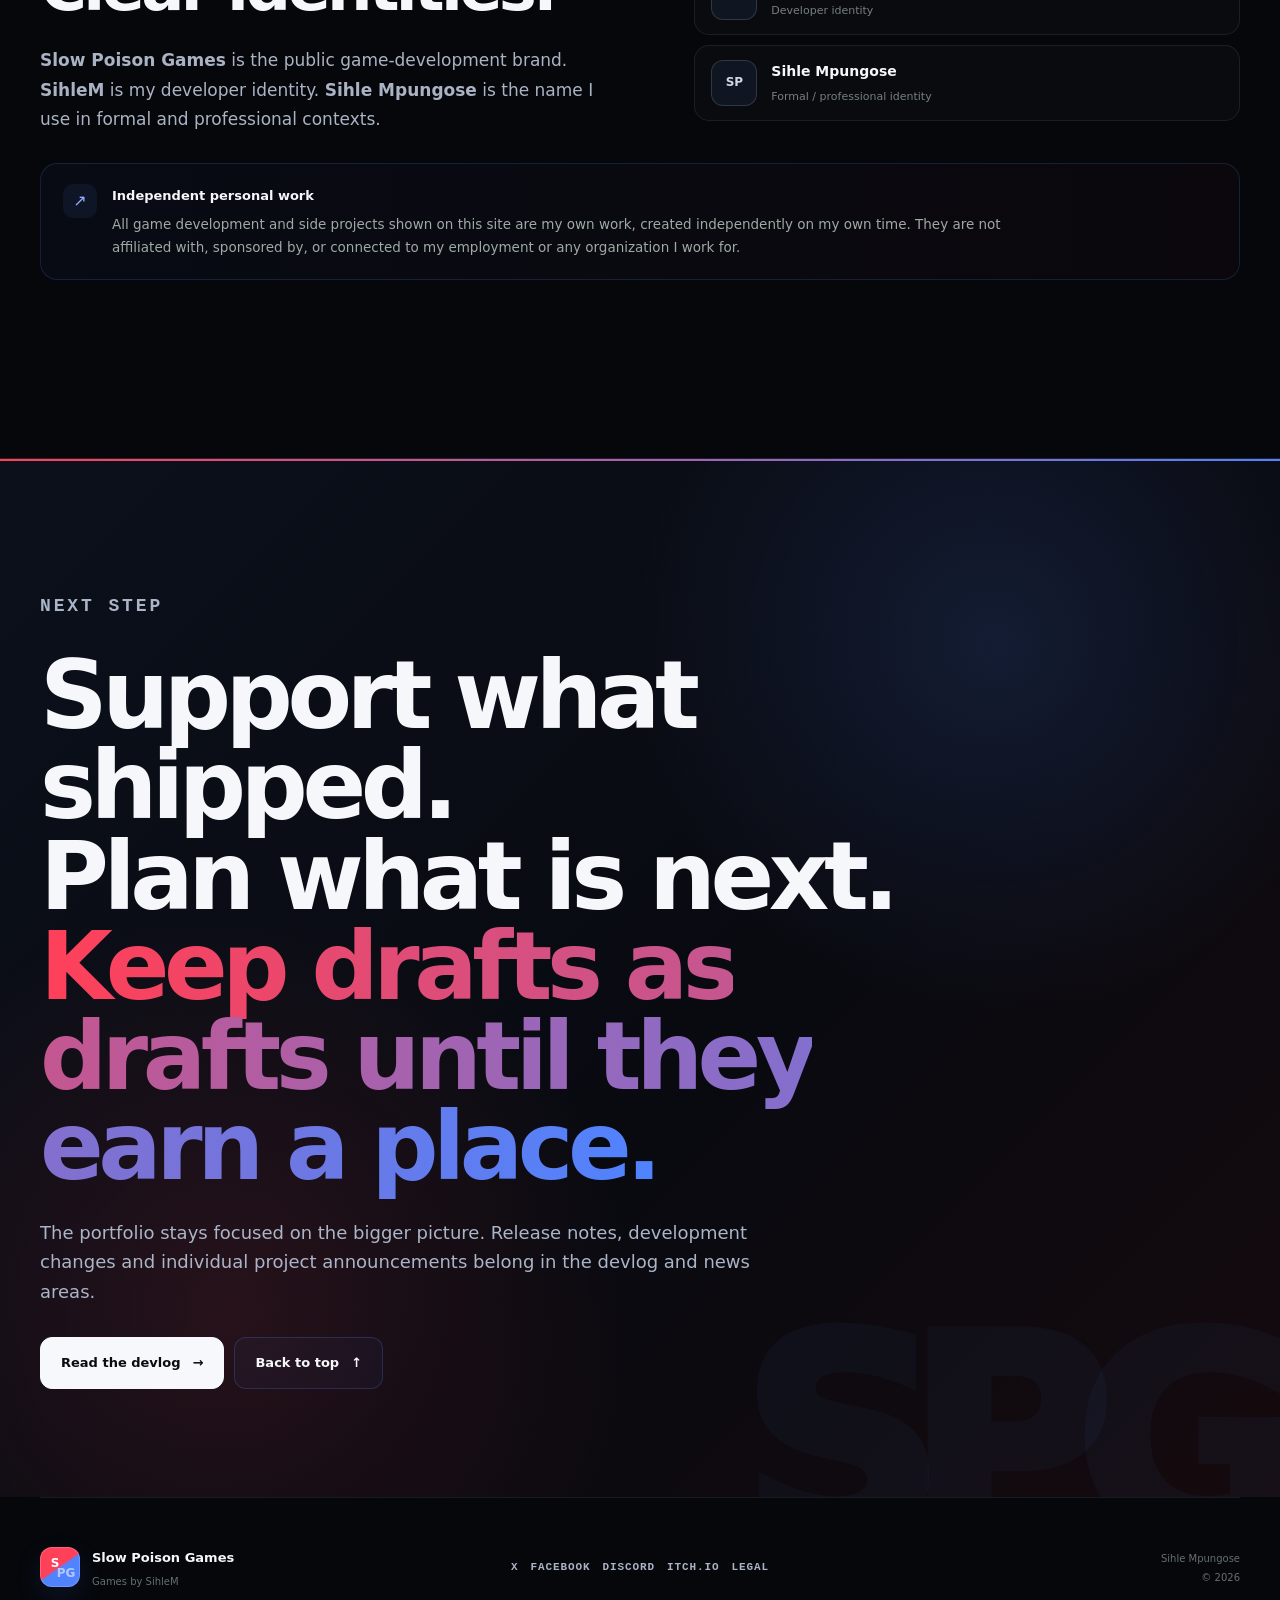
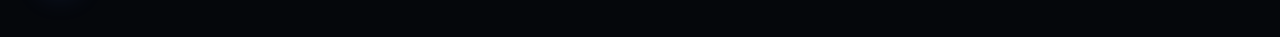
==== commit 4311fabf: "Use complete Slow Poison Games cover artwork" ====
--- a/index.html
+++ b/index.html
@@ -61,7 +61,16 @@
       </div>
 
       <div class="hero-showcase hero-cover reveal" aria-label="Slow Poison Games website cover image">
-        <img class="hero-cover-image" src="assets/hero/slow-poison-games-cover.webp" alt="Slow Poison Games cover artwork with red and blue futuristic skyline branding" />
+        <div class="hero-cover-mosaic" role="img" aria-label="Slow Poison Games cover artwork with red and blue futuristic skyline branding">
+          <img src="assets/hero/cover/01.webp" alt="" aria-hidden="true" />
+          <img src="assets/hero/cover/02.webp" alt="" aria-hidden="true" />
+          <img src="assets/hero/cover/03.webp" alt="" aria-hidden="true" />
+          <img src="assets/hero/cover/04.webp" alt="" aria-hidden="true" />
+          <img src="assets/hero/cover/05.webp" alt="" aria-hidden="true" />
+          <img src="assets/hero/cover/06.webp" alt="" aria-hidden="true" />
+          <img src="assets/hero/cover/07.webp" alt="" aria-hidden="true" />
+          <img src="assets/hero/cover/08.webp" alt="" aria-hidden="true" />
+        </div>
       </div>
     </section>
 
--- a/styles.css
+++ b/styles.css
@@ -101,7 +101,7 @@
 
 .about-section{padding-top:100px}.about-grid{display:grid;grid-template-columns:1fr .95fr;gap:80px;align-items:center}.about-copy p:last-child{max-width:620px;margin:25px 0 0;color:var(--muted);font-size:17px;line-height:1.75}.identity-list{display:grid;gap:10px}.identity-list>div{min-height:76px;padding:13px 16px;display:flex;align-items:center;gap:14px;border:1px solid var(--line);border-radius:15px;background:rgba(255,255,255,.018)}.identity-badge{flex:0 0 46px;width:46px;height:46px;display:grid;place-items:center;border:1px solid var(--line-strong);border-radius:12px;background:#11181e;color:#c9d1cd;font-weight:900;font-size:12px}.identity-badge.poison{background:var(--acid);color:#0a0e09;border-color:transparent}.identity-list p{margin:0;display:flex;flex-direction:column}.identity-list strong{font-size:14px}.identity-list small{margin-top:4px;color:#75817b;font-size:11px}.independence-note{margin-top:28px;padding:20px 22px;display:flex;align-items:flex-start;gap:15px;border:1px solid rgba(185,255,75,.14);border-radius:17px;background:rgba(185,255,75,.028)}.independence-note>span{flex:0 0 34px;width:34px;height:34px;display:grid;place-items:center;border-radius:10px;background:rgba(185,255,75,.07);color:var(--acid)}.independence-note strong{display:block;margin:1px 0 6px;font-size:13px}.independence-note p{max-width:930px;margin:0;color:#9eaaa4;font-size:13.5px;line-height:1.7}
 
-.closing-section{margin-top:62px;background:var(--acid);color:#0a0e09;overflow:hidden}.closing-inner{position:relative;padding-block:108px}.closing-inner::after{content:"PG";position:absolute;right:-24px;bottom:-88px;font-size:280px;font-weight:950;line-height:1;letter-spacing:-.13em;color:rgba(10,14,9,.055);pointer-events:none}.dark-eyebrow{color:#3a6c1f}.closing-inner h2{position:relative;z-index:1;max-width:900px;font-size:clamp(52px,7.7vw,94px)}.closing-inner h2 span{color:#3a6f1c}.closing-inner>p{position:relative;z-index:1;max-width:720px;margin:25px 0 30px;color:#355827;font-size:18px;line-height:1.65}.button.dark{position:relative;z-index:1;background:#0a0e09;color:var(--text)}
+.closing-section{margin-top:62px;background:var(--acid);color:#0a0e09;overflow:hidden}.closing-inner{position:relative;padding-block:108px}.closing-inner::after{content:"SPG";position:absolute;right:-24px;bottom:-88px;font-size:280px;font-weight:950;line-height:1;letter-spacing:-.13em;color:rgba(10,14,9,.055);pointer-events:none}.dark-eyebrow{color:#3a6c1f}.closing-inner h2{position:relative;z-index:1;max-width:900px;font-size:clamp(52px,7.7vw,94px)}.closing-inner h2 span{color:#3a6f1c}.closing-inner>p{position:relative;z-index:1;max-width:720px;margin:25px 0 30px;color:#355827;font-size:18px;line-height:1.65}.button.dark{position:relative;z-index:1;background:#0a0e09;color:var(--text)}
 
 footer{background:#050709}.footer-inner{min-height:140px;padding-block:28px;display:grid;grid-template-columns:1fr auto 1fr;align-items:center;gap:24px;border-top:1px solid var(--line)}.footer-brand{display:flex;align-items:center;gap:12px}.footer-brand strong{font-size:13px}.footer-brand p,.footer-note p{margin:3px 0 0;color:#65716b;font-size:10px}.footer-center{color:#5f6b65;font:700 9px ui-monospace,SFMono-Regular,Menlo,Consolas,monospace;letter-spacing:.1em;text-transform:uppercase}.footer-note{text-align:right}
 
@@ -811,3 +811,10 @@
   .roadmap-card.backlog{grid-column:auto}
   .draft-grid{grid-template-columns:1fr}
 }
+
+
+/* Slow Poison Games homepage cover */
+.hero-cover{padding:0;background:#05070b;border-radius:26px;overflow:hidden;box-shadow:var(--shadow)}
+.hero-cover::before{display:none}
+.hero-cover-image{display:block;width:100%;height:auto;object-fit:cover}
+@media (max-width:900px){.hero-cover{max-width:100%}}
